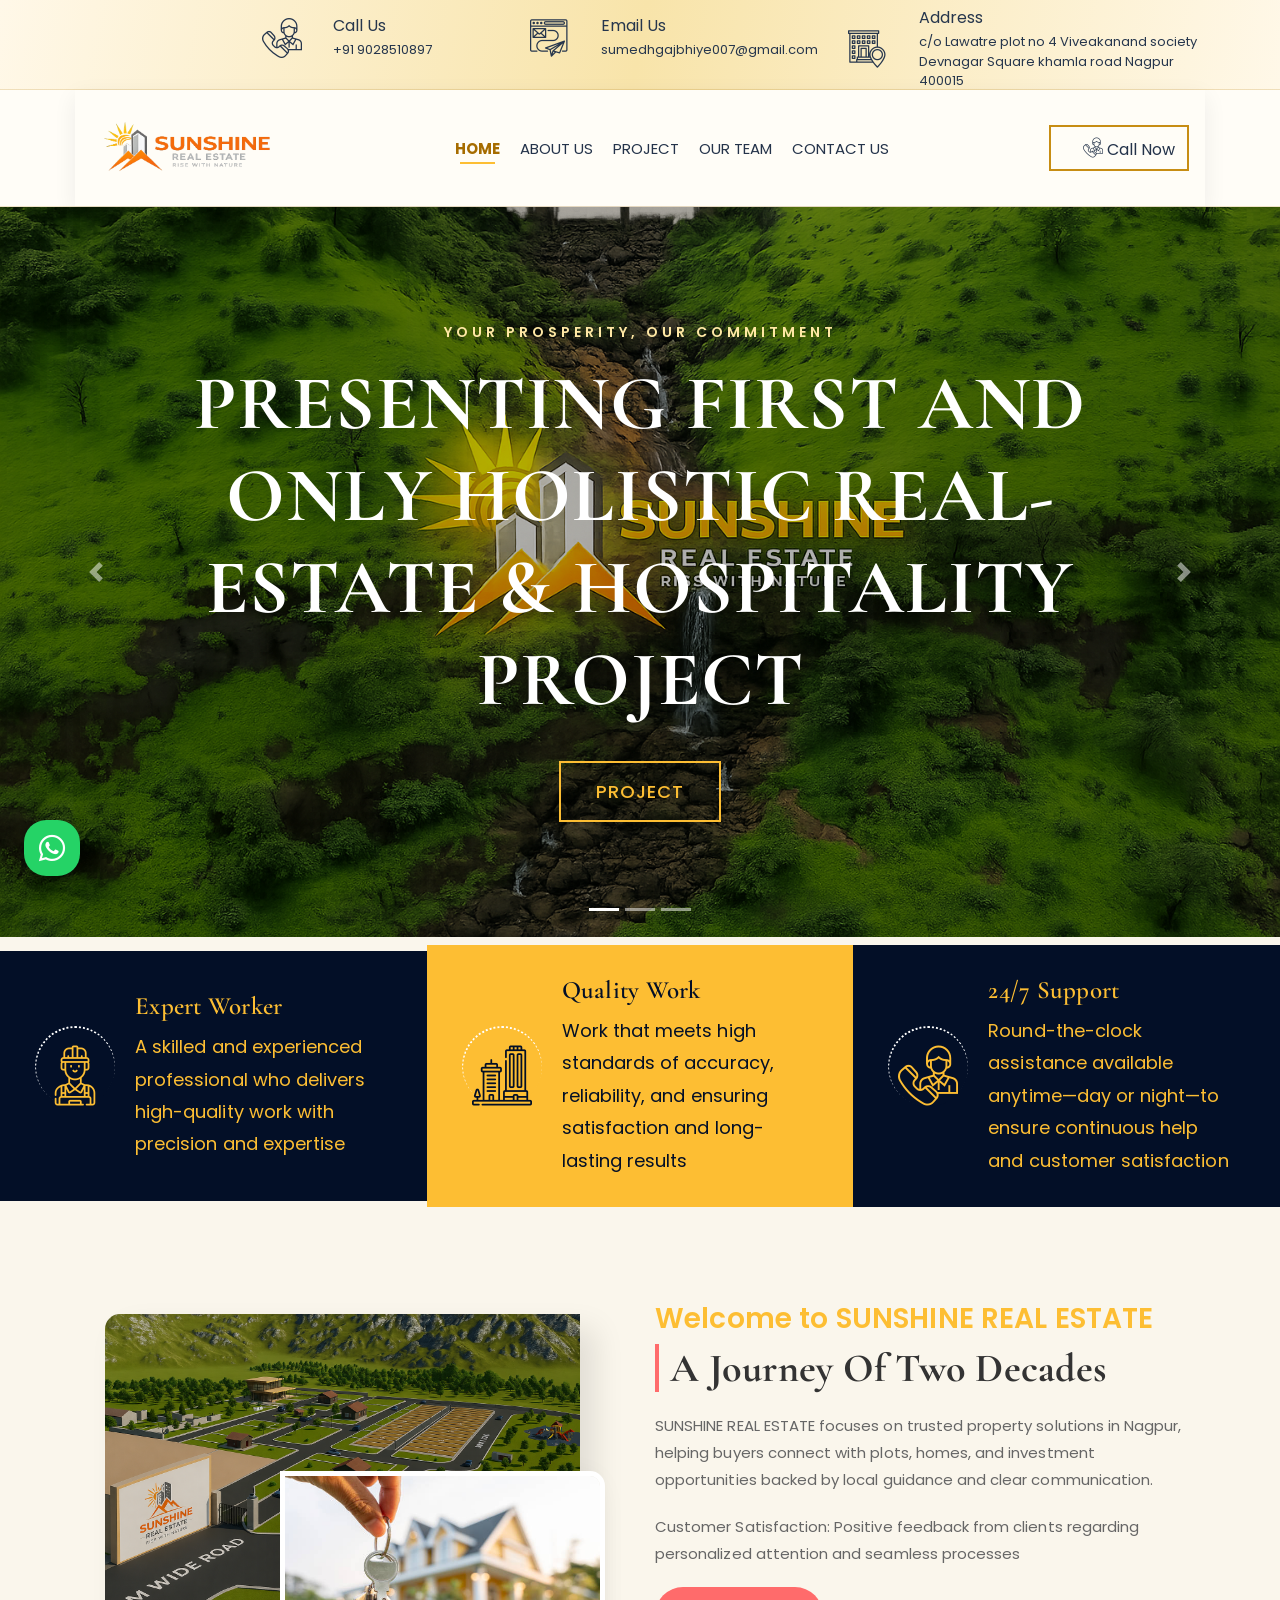
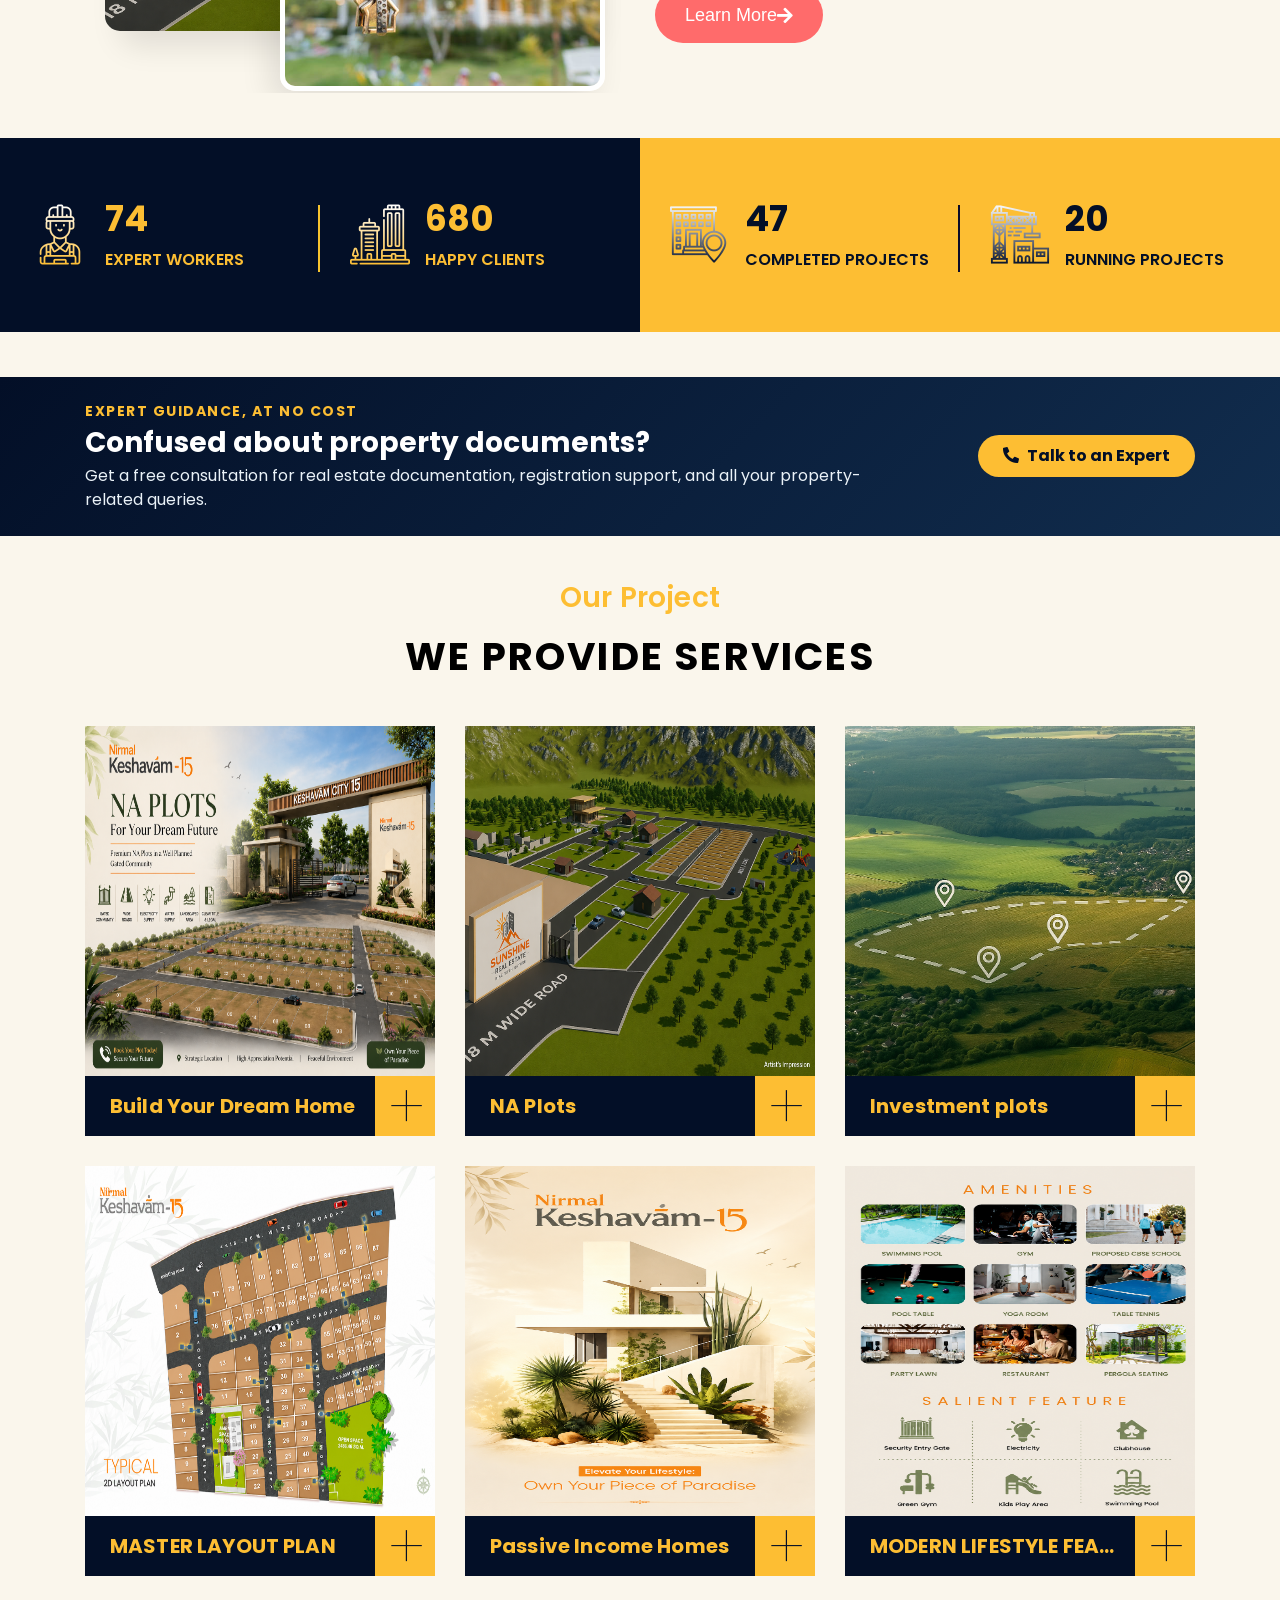
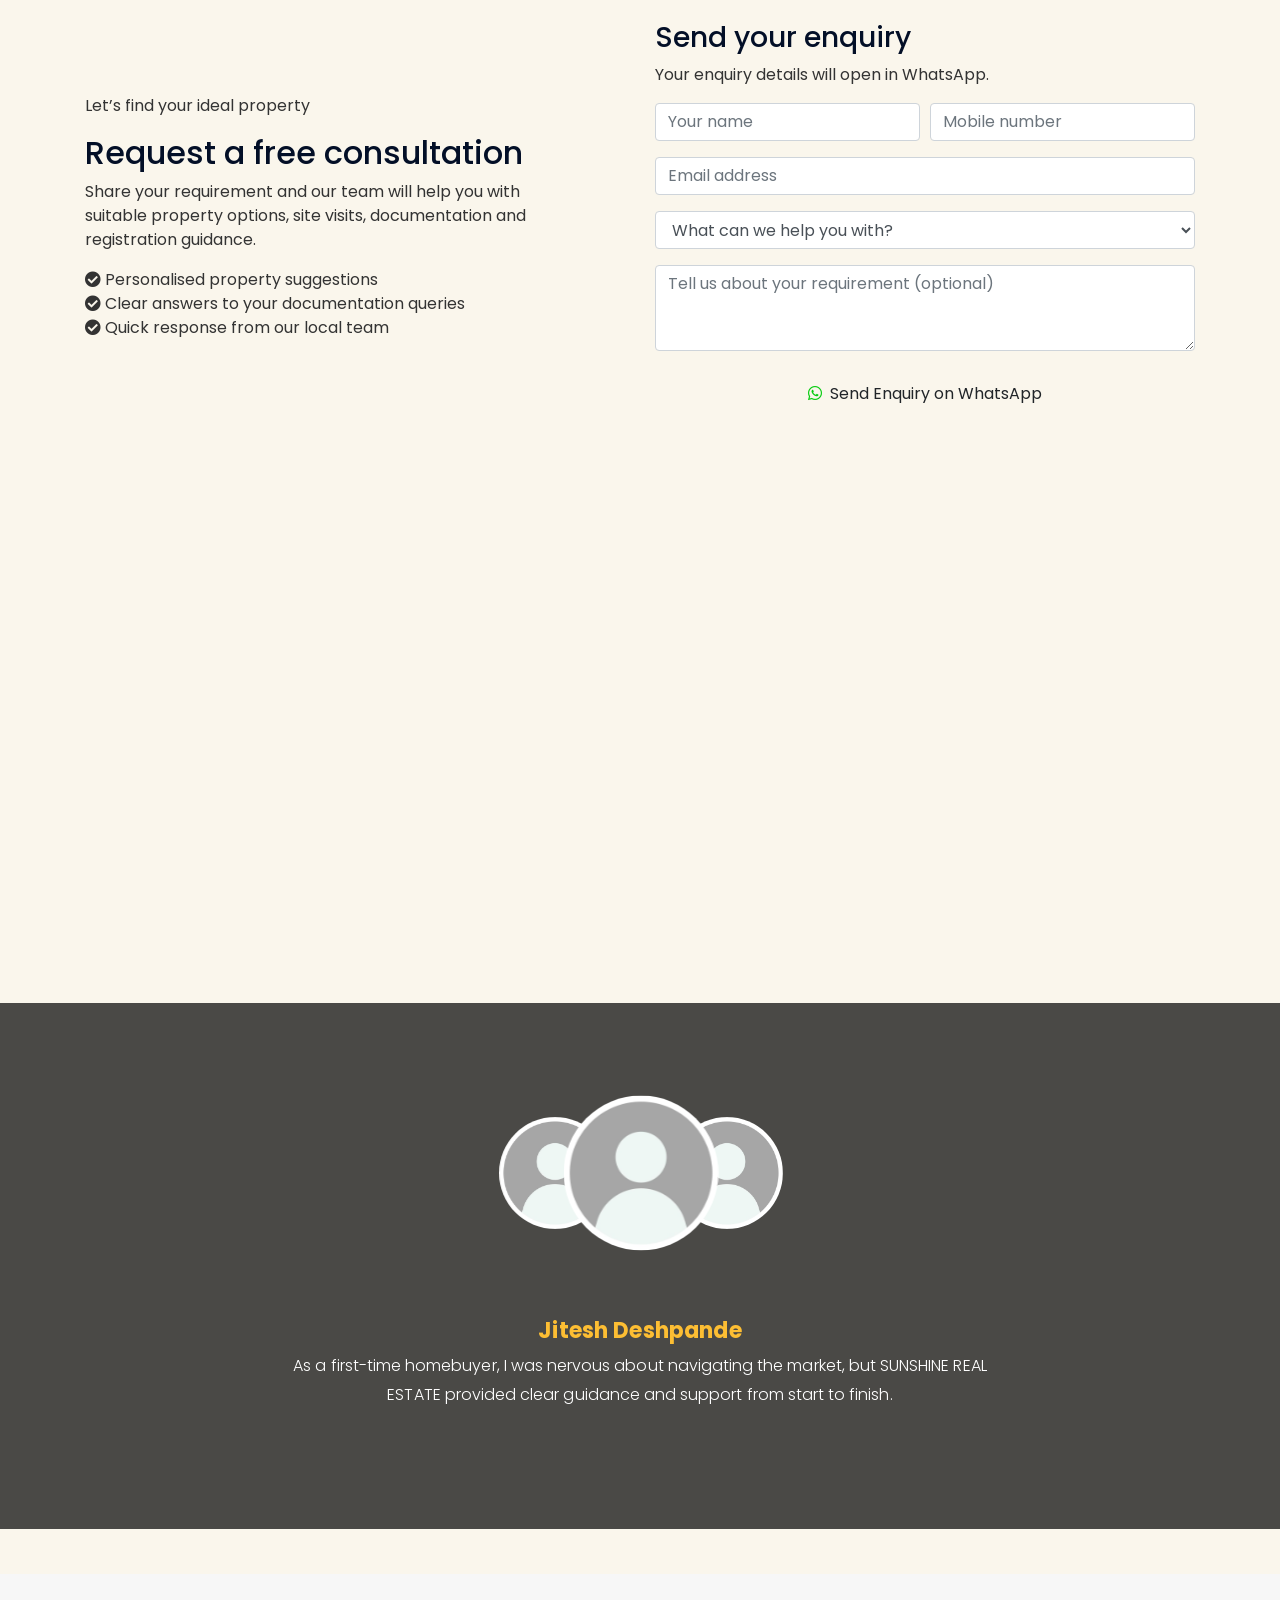
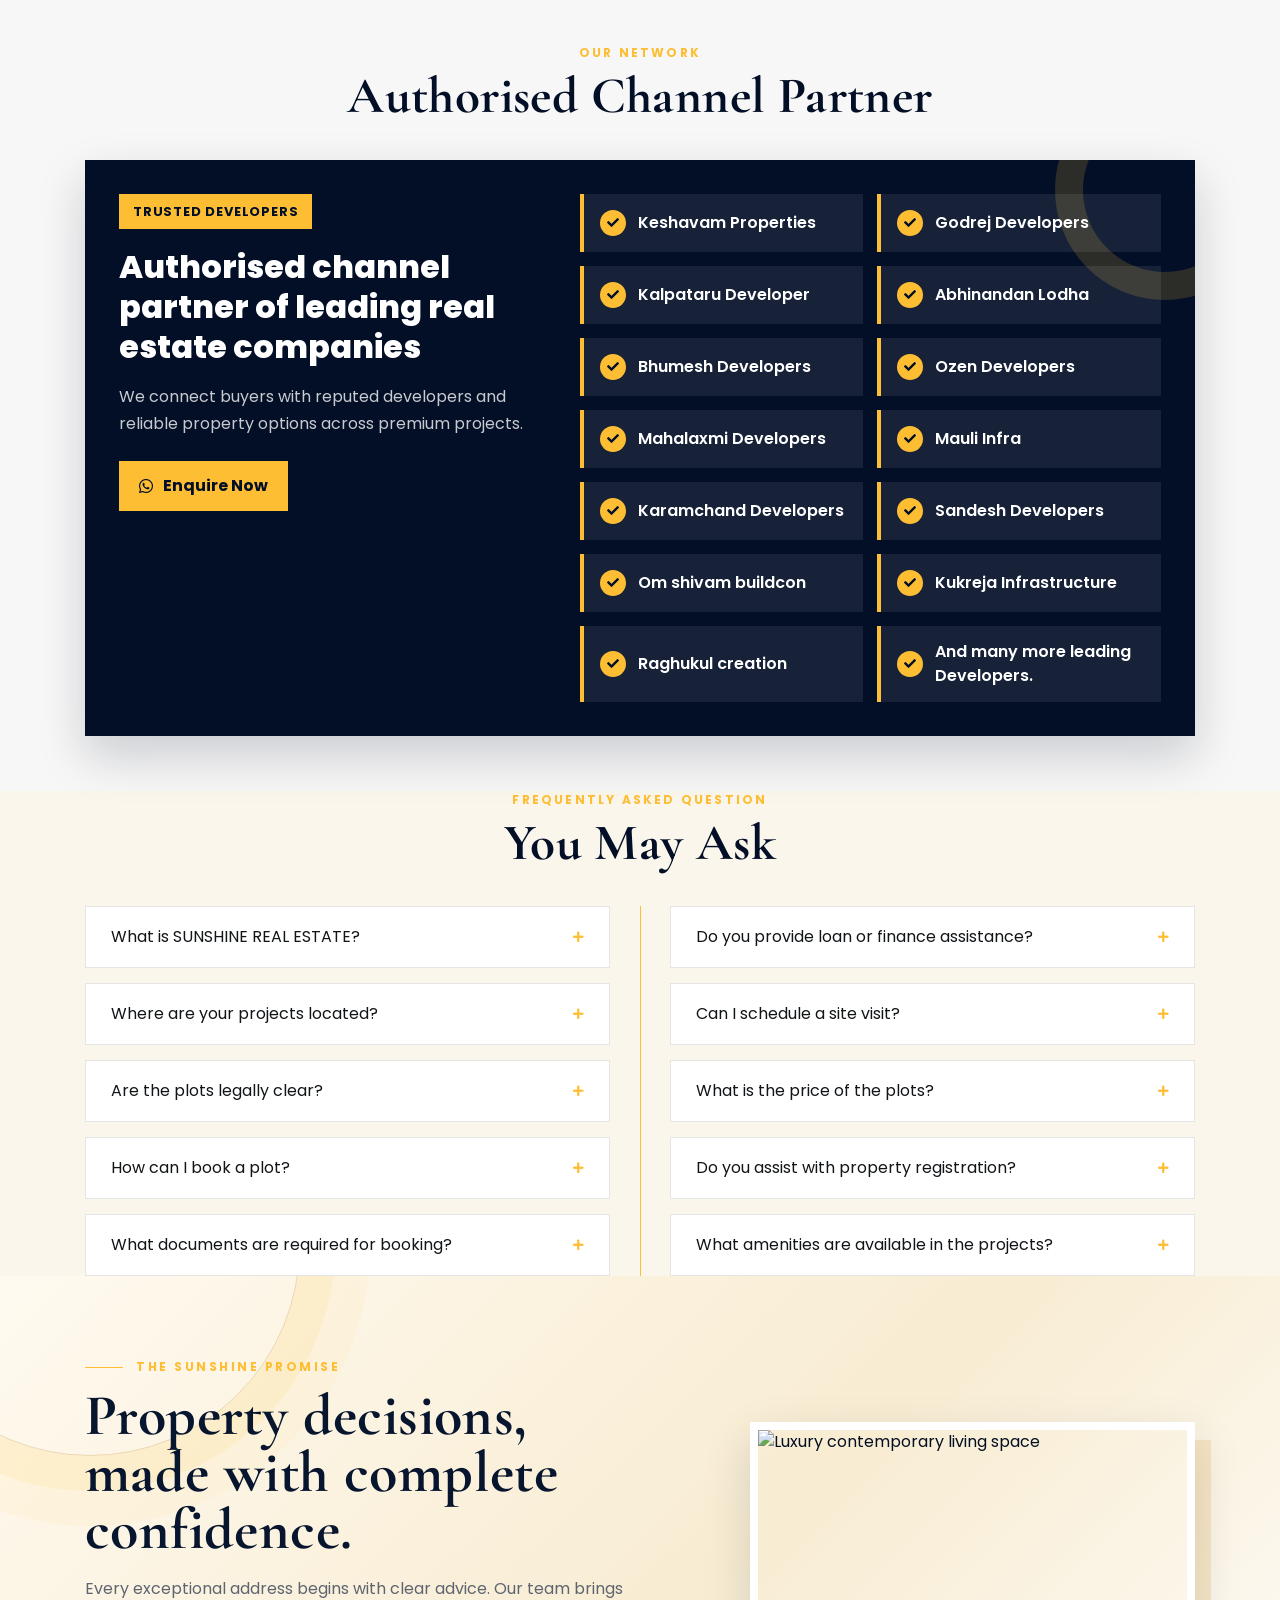
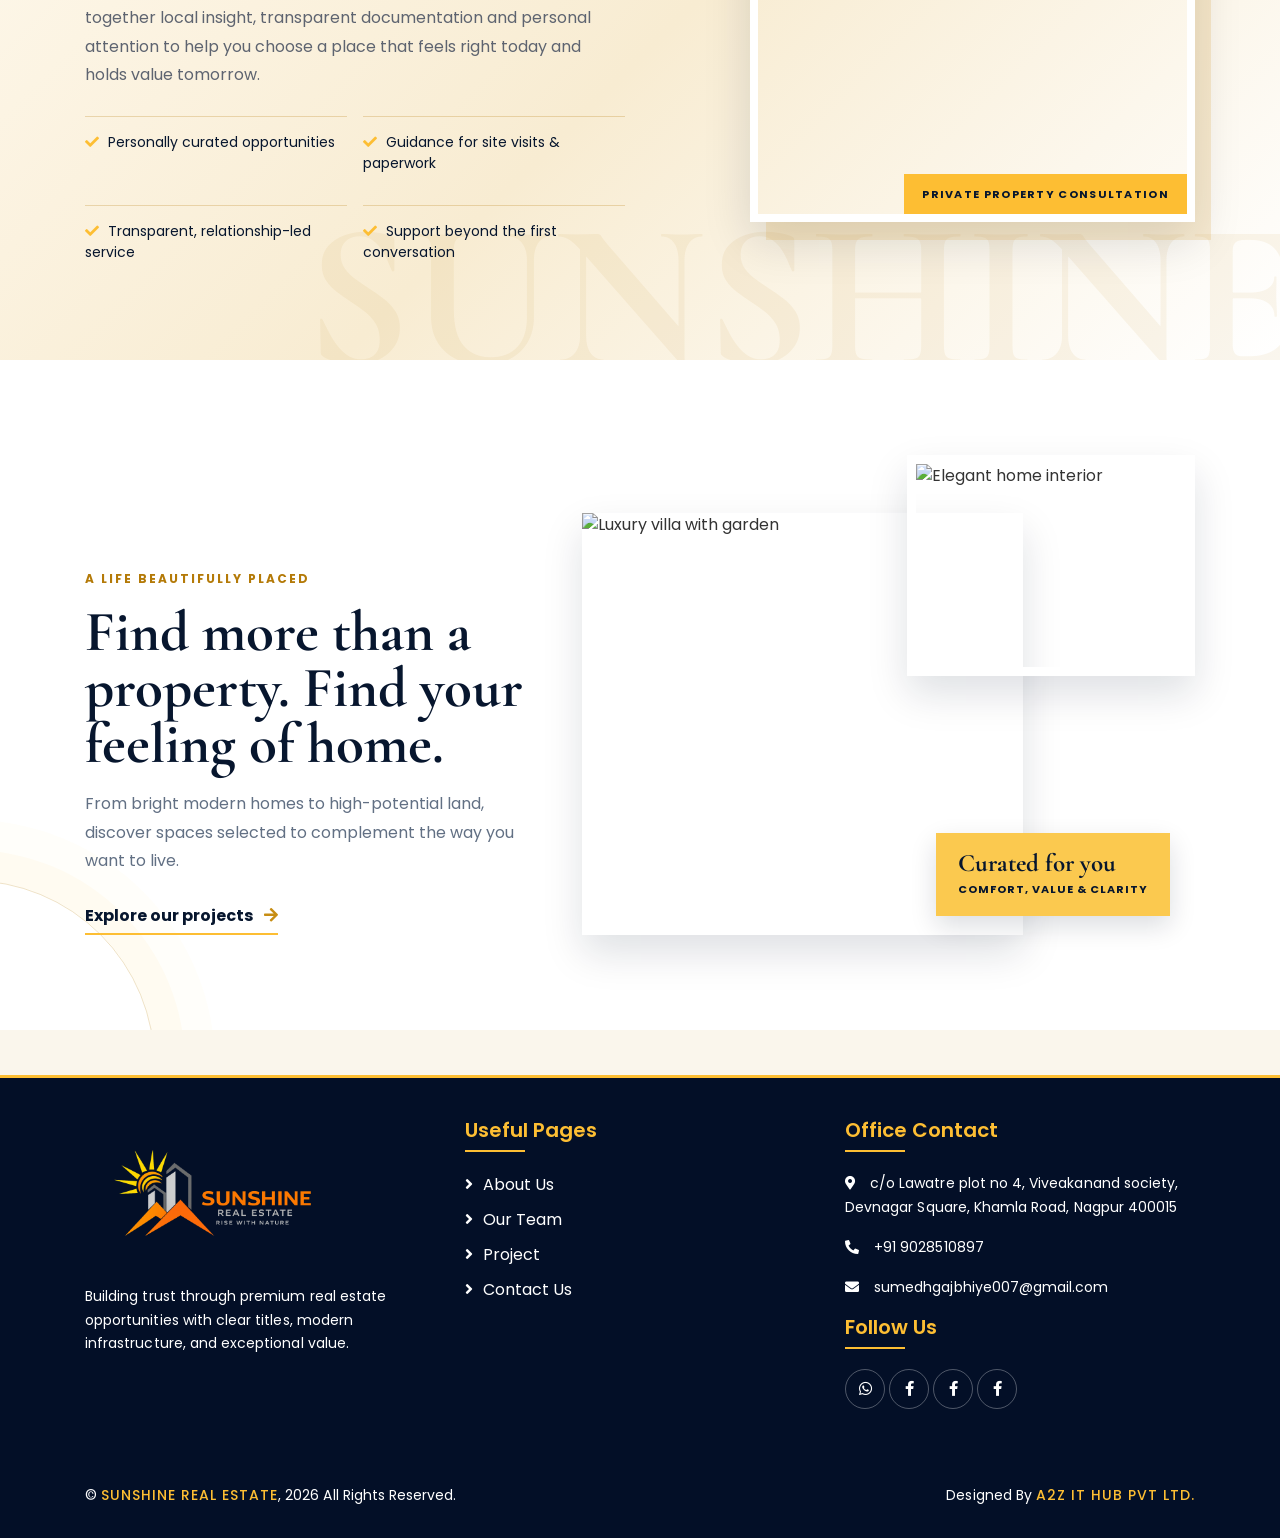
==== index.html @ 41ea502b "Update index.html" ====
<!DOCTYPE html>
<html lang="en">
    <head>
        <meta charset="utf-8">
        <title>SUNSHINE REAL ESTATE | Nagpur</title>
        <meta content="width=device-width, initial-scale=1.0" name="viewport">
    
        <!-- SEO Meta Tags -->
        <meta name="description" content="SUNSHINE REAL ESTATE, led by Sumedh Vasantrao Gajbhiye, serves Nagpur from c/o Lawatre plot no 4 Viveakanand society Devnagar Square Khamla Road, offering trusted real estate guidance and property solutions.">
        <meta name="keywords" content="SUNSHINE REAL ESTATE, Sumedh Vasantrao Gajbhiye, real estate Nagpur, plots Nagpur, villas Nagpur, second homes, commercial property, Khamla Road, Devnagar Square">
        <meta name="author" content="SUMEDH VASANTRAO GAJBHIYE">
        <meta name="robots" content="index, follow">
    
        <!-- Open Graph Meta Tags -->           
        <meta property="og:title" content="SUNSHINE REAL ESTATE | Nagpur">
        <meta property="og:description" content="Trusted real estate services in Nagpur from SUNSHINE REAL ESTATE, led by Sumedh Vasantrao Gajbhiye.">
        <meta property="og:image" content="https://kale-avinash.github.io/Sankalp-Landmark/image/logong2.png"> <!-- Replace with your actual hosted logo/image URL -->
        <meta property="og:url" content="https://kale-avinash.github.io/Sankalp-Landmark/"> <!-- Replace with your actual website URL -->
        <meta property="og:type" content="website">
    
        <!-- Twitter Meta Tags -->
        <meta name="twitter:card" content="summary_large_image">
        <meta name="twitter:title" content="SUNSHINE REAL ESTATE | Nagpur">
        <meta name="twitter:description" content="Trusted Nagpur real estate guidance by SUNSHINE REAL ESTATE, Sumedh Vasantrao Gajbhiye.">
        <meta name="twitter:image" content="https://kale-avinash.github.io/Sankalp-Landmark/image/logong2.png"> <!-- Replace with your actual hosted logo/image URL -->
    
        <!-- Favicon -->
        <link href="image/logong2.png" rel="icon">
    
        <!-- Google Font -->
        <link href="https://fonts.googleapis.com/css2?family=Poppins:wght@100;200;300;400;500;600;700;800;900&display=swap" rel="stylesheet">
    
        <!-- CSS Libraries -->
        <link href="https://stackpath.bootstrapcdn.com/bootstrap/4.4.1/css/bootstrap.min.css" rel="stylesheet">
        <link href="https://cdnjs.cloudflare.com/ajax/libs/font-awesome/5.10.0/css/all.min.css" rel="stylesheet">
        <link href="lib/flaticon/font/flaticon.css" rel="stylesheet"> 
        <link href="lib/animate/animate.min.css" rel="stylesheet">
        <link href="lib/owlcarousel/assets/owl.carousel.min.css" rel="stylesheet">
        <link href="lib/lightbox/css/lightbox.min.css" rel="stylesheet">
        <link href="lib/slick/slick.css" rel="stylesheet">
        <link href="lib/slick/slick-theme.css" rel="stylesheet">
    
        <!-- Template Stylesheet -->
        <link href="css/style.css" rel="stylesheet">
    </head>
    
    <body>
        <div class="wrapper">
            <!-- Top Bar Start -->
            <div class="top-bar d-none d-md-block">
                <div class="container-fluid">
                    <div class="row">
                        <div class="col-12 col-md-4 mt-2 mb-2">
                            <div class="top-bar-item d-flex">
                                <div class="top-bar-icon mr-3">
                                    <i class="flaticon-call"></i>
                                </div>
                                <div class="top-bar-text">
                                    <h3>Call Us</h3>
                                    <p>
                                        <a href="tel:+919028510897" style="color: inherit; text-decoration: none;">
                                            +91 9028510897
                                        </a>
                                    </p>
                                </div>
                            </div>
                        </div>
                        <div class="col-12 col-md-4 mt-2 mb-2">
                            <div class="top-bar-item d-flex">
                                <div class="top-bar-icon mr-3">
                                    <i class="flaticon-send-mail"></i>
                                </div>
                                <div class="top-bar-text">
                                    <h3>Email Us</h3>
                                    <p>
                                        <a href="mailto:sumedhgajbhiye007@gmail.com" style="color: inherit; text-decoration: none;">
                                            sumedhgajbhiye007@gmail.com
                                        </a>
                                    </p>
                                </div>
                            </div>
                        </div>
                        <div class="col-12 col-md-4 mt-2 mb-2">
                            <div class="top-bar-item d-flex">
                                <div class="top-bar-icon mr-3">
                                    <i class="flaticon-address"></i>
                                </div>
                                <div class="top-bar-text">
                                    <h3>Address</h3>
                                    <p>c/o Lawatre plot no 4 Viveakanand society Devnagar Square khamla road Nagpur 400015
                                    </p>
                                </div>
                            </div>
                        </div>
                    </div>
                </div>
            </div>
            <!-- Top Bar End -->

            <!-- Nav Bar Start -->
            <div class="nav-bar">
                <div class="container-fluid">
                    <nav class="navbar navbar-expand-lg bg-dark navbar-dark">
                        <!-- Logo with brand -->
                        <a href="index.html" class="navbar-brand d-flex align-items-center">
                            <img src="image/logong4.png" alt="Logo" style="height: 90px; margin-right: 10px;">
                            <!-- <span>SUNSHINE REAL ESTATE</span> -->
                        </a>
            
                        <button type="button" class="navbar-toggler" data-toggle="collapse" data-target="#navbarCollapse">
                            <span class="navbar-toggler-icon"></span>
                        </button>
            
                        <div class="collapse navbar-collapse justify-content-between" id="navbarCollapse">
                            <div class="navbar-nav mr-auto">
                                <a href="index.html" class="nav-item nav-link active">Home</a>
                                <a href="about.html" class="nav-item nav-link ">About Us</a>
                                <a href="service.html" class="nav-item nav-link">Project</a>
                                <a href="team.html" class="nav-item nav-link">Our Team</a>
                                <!-- <a href="portfolio.html" class="nav-item nav-link">Project</a> -->
                                <a href="contact.html" class="nav-item nav-link">Contact Us</a>
                            </div>
                            <div class="ml-auto">
                                <a class="btn text-center" href="tel:+919028510897"><i class="flaticon-call"></i> Call Now</a>
                            </div>
                        </div>
                    </nav>
                </div>
            </div>
            <!-- Nav Bar End -->


            <!-- Carousel Start -->
            <div id="carousel" class="carousel slide" data-ride="carousel">
                <ol class="carousel-indicators">
                    <li data-target="#carousel" data-slide-to="0" class="active"></li>
                    <li data-target="#carousel" data-slide-to="1"></li>
                    <li data-target="#carousel" data-slide-to="2"></li>
                </ol>
                <div class="carousel-inner">
                    <div class="carousel-item active">
                        <img src="image/img-5.png" alt="Carousel Image">
                        <div class="carousel-caption">
                            <p class="animated fadeInRight">YOUR PROSPERITY, OUR COMMITMENT</p>
                            <h1 class="animated fadeInLeft hero-desktop-title">PRESENTING FIRST AND ONLY HOLISTIC REAL-ESTATE & HOSPITALITY PROJECT</h1>
                            <h1 class="animated fadeInLeft hero-mobile-title">Live. Invest. Prosper.</h1>
                            <a class="btn animated fadeInUp" href="service.html">Project</a>
                        </div>
                    </div>

                    <div class="carousel-item">
                        <img src="image/img-5.png" alt="Carousel Image">
                        <div class="carousel-caption">
                            <p class="animated fadeInRight">YOUR PROSPERITY, OUR COMMITMENT</p>
                            <h1 class="animated fadeInLeft hero-desktop-title">The Sunscape Advantages Uniquely Delivered To you</h1>
                            <h1 class="animated fadeInLeft hero-mobile-title">The Sunscape Advantage</h1>
                            <a class="btn animated fadeInUp" href="about.html">About Us</a>
                        </div>
                    </div>

                    <div class="carousel-item">
                        <img src="image/img-1.jpg" alt="Carousel Image">
                        <div class="carousel-caption">
                            <p class="animated fadeInRight">YOUR PROSPERITY, OUR COMMITMENT</p>
                            <h1 class="animated fadeInLeft hero-desktop-title">For a future rooted in serenity & prosperity. Let your investment grow with the natural beauty of Nagpur.</h1>
                            <h1 class="animated fadeInLeft hero-mobile-title">Grow With Nagpur</h1>
                            <a class="btn animated fadeInUp" href="contact.html">Contact</a>
                        </div>
                    </div>
                </div>

                <a class="carousel-control-prev" href="#carousel" role="button" data-slide="prev">
                    <span class="carousel-control-prev-icon" aria-hidden="true"></span>
                    <span class="sr-only">Previous</span>
                </a>
                <a class="carousel-control-next" href="#carousel" role="button" data-slide="next">
                    <span class="carousel-control-next-icon" aria-hidden="true"></span>
                    <span class="sr-only">Next</span>
                </a>
            </div>
            <!-- Carousel End -->

            <!-- Feature Start-->
            <div class="feature wow fadeInUp mt-2" data-wow-delay="0.1s">
                <div class="container-fluid">
                    <div class="row align-items-center">
                        <div class="col-lg-4 col-md-12">
                            <div class="feature-item">
                                <div class="feature-icon">
                                    <i class="flaticon-worker"></i>
                                </div>
                                <div class="feature-text">
                                    <h3>Expert Worker</h3>
                                    <p> A skilled and experienced professional who delivers high-quality work with precision and expertise</p>
                                </div>
                            </div>
                        </div>
                        <div class="col-lg-4 col-md-12">
                            <div class="feature-item">
                                <div class="feature-icon">
                                    <i class="flaticon-building"></i>
                                </div>
                                <div class="feature-text">
                                    <h3>Quality Work</h3>
                                    <p>Work that meets high standards of accuracy, reliability, and  ensuring satisfaction and long-lasting results</p>
                                </div>
                            </div>
                        </div>
                        <div class="col-lg-4 col-md-12">
                            <div class="feature-item">
                                <div class="feature-icon">
                                    <i class="flaticon-call"></i>
                                </div>
                                <div class="feature-text">
                                    <h3>24/7 Support</h3>
                                    <p>Round-the-clock assistance available anytime—day or night—to ensure continuous help and customer satisfaction</p>
                                </div>
                            </div>
                        </div>
                    </div>
                </div>
            </div>
            <!-- Feature End-->


            <!-- About Section Start -->
            <section class="about-section">
                <div class="container">
                    <div class="row align-items-center">
                        <!-- Images Column -->
                        <div class="col-lg-6 col-md-6">
                            <div class="image-container">
                                <!-- Main Image with Curl Effect -->
                                <img src="image/sr4.png" alt="Building" class="main-img wow fadeInLeft" data-wow-delay="0.2s">
                                
                                <!-- Secondary Image with Border -->
                                <img src="image/ind.jpg" alt="Interior" class="secondary-img wow fadeInUp" data-wow-delay="0.4s">
                            </div>
                        </div>

                        <!-- Content Column -->
                        <div class="col-lg-6 col-md-6">
                            <div class="about-content wow fadeInRight" data-wow-delay="0.3s">
                                <h3 class="section-subtitle">Welcome to SUNSHINE REAL ESTATE</h3>
                                <h2 class="section-title">A Journey Of Two Decades</h2>
                                <div class="about-text">
                                    <p>SUNSHINE REAL ESTATE focuses on trusted property solutions in Nagpur, helping buyers connect with plots, homes, and investment opportunities backed by local guidance and clear communication.</p>
                                    
                                    <p>Customer Satisfaction: Positive feedback from clients regarding personalized attention and seamless processes</p>
                                    
                                    <a href="about.html" class="cta-btn">Learn More <i class="fas fa-arrow-right"></i></a>
                                </div>
                            </div>
                        </div>
                    </div>
                </div>
            </section>
            <!-- About Section End -->


            <!-- Fact Start --> 
            <div class="fact">
                <div class="container-fluid">
                    <div class="row counters">
                        <div class="col-md-6 fact-left wow slideInLeft">
                            <div class="row">
                                <div class="col-6 position-relative">
                                    <div class="fact-icon">
                                        <i class="flaticon-worker"></i>
                                    </div>
                                    <div class="fact-text">
                                        <h2 data-toggle="counter-up">109</h2>
                                        <p>Expert Workers</p>
                                    </div>
                                    <div class="vertical-divider"></div>
                                </div>
                                <div class="col-6">
                                    <div class="fact-icon">
                                        <i class="flaticon-building"></i>
                                    </div>
                                    <div class="fact-text">
                                        <h2 data-toggle="counter-up">1000</h2>
                                        <p>Happy Clients</p>
                                    </div>
                                </div>
                            </div>
                        </div>
                        <div class="col-md-6 fact-right wow slideInRight">
                            <div class="row">
                                <div class="col-6 position-relative">
                                    <div class="fact-icon">
                                        <i class="flaticon-address"></i>
                                    </div>
                                    <div class="fact-text">
                                        <h2 data-toggle="counter-up">70</h2>
                                        <p>Completed Projects</p>
                                    </div>
                                    <div class="vertical-divider dark"></div>
                                </div>
                                <div class="col-6">
                                    <div class="fact-icon">
                                        <i class="flaticon-crane"></i>
                                    </div>
                                    <div class="fact-text">
                                        <h2 data-toggle="counter-up">30</h2>
                                        <p>Running Projects</p>
                                    </div>
                                </div>
                            </div>
                        </div>
                    </div>
                </div>
            </div>
            <!-- Fact End -->

            <!-- Free Consultation Start -->
            <section class="py-4" style="background: linear-gradient(135deg, #030f27, #112d4e);">
                <div class="container">
                    <div class="row align-items-center text-center text-lg-left">
                        <div class="col-lg-9 mb-3 mb-lg-0">
                            <p class="mb-1 text-uppercase font-weight-bold" style="letter-spacing: 1.5px; color: #fdbe33; font-size: 14px;">Expert guidance, at no cost</p>
                            <h3 class="mb-1" style="color: #ffffff; font-weight: 700;">Confused about property documents?</h3>
                            <p class="mb-0" style="color: #eaf2f8; font-size: 16px;">Get a free consultation for real estate documentation, registration support, and all your property-related queries.</p>
                        </div>
                        <div class="col-lg-3 text-center text-lg-right">
                            <a class="btn px-4 py-2 font-weight-bold" href="tel:+919028510897" style="background: #fdbe33; color: #030f27; border-radius: 30px;">
                                <i class="fas fa-phone-alt mr-2"></i>Talk to an Expert
                            </a>
                        </div>
                    </div>
                </div>
            </section>
            <!-- Free Consultation End -->

            <!-- Service Start -->
            <div class="service">
                <div class="container">
                    <div class="section-header text-center">
                        <h3 class="section-subtitle">Our Project</h3>
                        <p style="color: black; font-size: 39px; font-weight: bold;">We Provide Services</p>
                    </div>
                    <div class="row">
                        <div class="col-lg-4 col-md-6 wow fadeInUp" data-wow-delay="0.1s">
                            <div class="service-item">
                                <div class="service-img">
                                    <img src="image/sr10.png" alt="Image">
                                    <div class="service-overlay">
                                        <p>
                                            Premium NA Plots with clear title, wide roads, modern amenities, and excellent connectivity—an ideal destination to build your dream home and secure your future.
                                        </p>
                                    </div>
                                </div>
                                <div class="service-text">
                                    <h3>Build Your Dream Home</h3>
                                    <a class="btn" href="image/sr10.png" data-lightbox="service">+</a>
                                </div>
                            </div>
                        </div>
                        <div class="col-lg-4 col-md-6 wow fadeInUp" data-wow-delay="0.2s">
                            <div class="service-item">
                                <div class="service-img">
                                    <img src="image/sr4.png" alt="Image">
                                    <div class="service-overlay">
                                        <p>
                                            To develop or build on an NA plot, proper approvals from local authorities are required. There are different types of NA plots like Residential NA, Commercial NA, and Industrial NA depending on the intended use
                                        </p>
                                    </div>
                                </div>
                                <div class="service-text">
                                    <h3>NA Plots</h3>
                                    <a class="btn" href="image/sr4.png" data-lightbox="service">+</a>
                                </div>
                            </div>
                        </div>
                        <div class="col-lg-4 col-md-6 wow fadeInUp" data-wow-delay="0.3s">
                            <div class="service-item">
                                <div class="service-img">
                                    <img src="image/sr15.png" alt="Image">
                                    <div class="service-overlay">
                                        <p>
                                            Investment Plots are land parcels purchased with the goal of gaining long-term financial returns. These plots are typically chosen in developing or high-growth areas where land value is expected to rise over time
                                        </p>
                                    </div>
                                </div>
                                <div class="service-text">
                                    <h3>Investment plots</h3>
                                    <a class="btn" href="image/sr15.png" data-lightbox="service">+</a>
                                </div>
                            </div>
                        </div>
                        <div class="col-lg-4 col-md-6 wow fadeInUp" data-wow-delay="0.4s">
                            <div class="service-item">
                                <div class="service-img">
                                    <img src="image/sr2.png" alt="Image">
                                    <div class="service-overlay">
                                        <p>
                                            Well-planned NA plots with wide roads, open spaces, and clear plot divisions ensure a perfect balance of peaceful living, convenience, and long-term investment value.
                                        </p>
                                    </div>
                                </div>
                                <div class="service-text">
                                    <h3>MASTER LAYOUT PLAN</h3>
                                    <a class="btn" href="image/sr2.png" data-lightbox="service">+</a>
                                </div>
                            </div>
                        </div>
                        <div class="col-lg-4 col-md-6 wow fadeInUp" data-wow-delay="0.5s">
                            <div class="service-item">
                                <div class="service-img">
                                    <img src="image/sr17.png" alt="Image">
                                    <div class="service-overlay">
                                        <p>
                                            Passive Income Homes are residential properties designed or purchased with the purpose of generating steady rental income without active day-to-day involvement
                                        </p>
                                    </div>
                                </div>
                                <div class="service-text">
                                    <h3>Passive Income Homes</h3>
                                    <a class="btn" href="image/sr17.png" data-lightbox="service">+</a>
                                </div>
                            </div>
                        </div>
                        <div class="col-lg-4 col-md-6 wow fadeInUp" data-wow-delay="0.6s">
                            <div class="service-item">
                                <div class="service-img">
                                    <img src="image/sr14.png" alt="Image">
                                    <div class="service-overlay">
                                        <p>
                                            Experience a premium lifestyle with modern amenities including a swimming pool, gym, yoga room, clubhouse, kids play area, landscaped spaces, and 24×7 security—designed for your comfort and well-being.
                                        </p>
                                    </div>
                                </div>
                                <div class="service-text">
                                    <h3>MODERN LIFESTYLE FEATURES</h3>
                                    <a class="btn" href="image/sr14.png" data-lightbox="service">+</a>
                                </div>
                            </div>
                        </div>
                    </div>
                </div>
            </div>
            <!-- Service End -->

            <!-- Enquiry Form Start -->
            <section class="property-enquiry">
                <div class="container">
                    <div class="row align-items-center">
                        <div class="col-lg-5 mb-4 mb-lg-0">
                            <div class="enquiry-intro">
                                <p class="enquiry-kicker">Let’s find your ideal property</p>
                                <h2>Request a free consultation</h2>
                                <p>Share your requirement and our team will help you with suitable property options, site visits, documentation and registration guidance.</p>
                                <div class="enquiry-benefit"><i class="fas fa-check-circle"></i> Personalised property suggestions</div>
                                <div class="enquiry-benefit"><i class="fas fa-check-circle"></i> Clear answers to your documentation queries</div>
                                <div class="enquiry-benefit"><i class="fas fa-check-circle"></i> Quick response from our local team</div>
                            </div>
                        </div>
                        <div class="col-lg-6 offset-lg-1">
                            <div class="enquiry-form-card">
                                <h3>Send your enquiry</h3>
                                <p>Your enquiry details will open in WhatsApp.</p>
                                <form id="propertyEnquiryForm">
                                    <div class="form-row">
                                        <div class="form-group col-md-6">
                                            <input type="text" class="form-control" name="Name" placeholder="Your name" required>
                                        </div>
                                        <div class="form-group col-md-6">
                                            <input type="tel" class="form-control" name="Mobile" placeholder="Mobile number" pattern="[6-9][0-9]{9}" title="Please enter a valid 10-digit Indian mobile number" required>
                                        </div>
                                    </div>
                                    <div class="form-group">
                                        <input type="email" class="form-control" name="Email" placeholder="Email address" required>
                                    </div>
                                    <div class="form-group">
                                        <select class="form-control" name="Enquiry Type" required>
                                            <option value="" selected disabled>What can we help you with?</option>
                                            <option>Buying a plot</option>
                                            <option>Residential property</option>
                                            <option>Commercial property</option>
                                            <option>Documentation / registration</option>
                                            <option>Site visit</option>
                                            <option>Other enquiry</option>
                                        </select>
                                    </div>
                                    <div class="form-group mb-4">
                                        <textarea class="form-control" name="Message" rows="3" placeholder="Tell us about your requirement (optional)"></textarea>
                                    </div>
                                    <button type="submit" class="btn enquiry-submit w-100"><i class="fab fa-whatsapp mr-2" style="color: rgb(8, 204, 17);"></i>Send Enquiry on WhatsApp</button>
                                </form>
                            </div>
                        </div>
                    </div>
                </div>
            </section>
            <!-- Enquiry Form End -->


            <!-- Video Start -->
            <div class="video wow fadeIn" data-wow-delay="0.1s">
                <div class="container">
                    <!-- <button type="button" class="btn-play" data-toggle="modal" data-src="https://www.youtube.com/embed/DWRcNpR6Kdc" data-target="#videoModal">
                        <span></span>
                    </button> -->
                </div>
            </div>
            
            <div class="modal fade" id="videoModal" tabindex="-1" role="dialog" aria-labelledby="exampleModalLabel" aria-hidden="true">
                <div class="modal-dialog" role="document">
                    <div class="modal-content">
                        <div class="modal-body">
                            <button type="button" class="close" data-dismiss="modal" aria-label="Close">
                                <span aria-hidden="true">&times;</span>
                            </button>        
                            <!-- 16:9 aspect ratio -->
                            <div class="embed-responsive embed-responsive-16by9">
                                <img src="image/img-6.png" alt="Video Placeholder" class="embed-responsive-item">
                            </div>
                        </div>
                    </div>
                </div>
            </div>
            <!-- Video End -->


            <!-- Team Start -->
            <!-- <div class="team">
                <div class="container">
                    <div class="section-header text-center">
                        <p>Our Team</p>
                        <h2>Meet Our Teams</h2>
                    </div>
                    <div class="row">
                        <div class="col-lg-3 col-md-6 wow fadeInUp" data-wow-delay="0.1s">
                            <div class="team-item">
                                <div class="team-img">
                                    <img src="image/Mr-Uttam-Shinde.webp" alt="Team Image">
                                </div>
                                <div class="team-text">
                                    <h2>Mr. Uttam Shinde</h2>
                                    <p>Director</p>
                                </div>
                                    <div class="team-social">
                                        <a class="social-tw" href="https://www.facebook.com/share/18cRThPquo/" target="_blank"><i class="fab fa-facebook-f"></i></a>
                                        <a class="social-fb" href="https://www.facebook.com/share/18cRThPquo/" target="_blank"><i class="fab fa-facebook-f"></i></a>
                                        <a class="social-in" href="https://www.facebook.com/share/18cRThPquo/" target="_blank"><i class="fab fa-facebook-f"></i></a>
                                     </div>
                            </div>
                        </div>
                        <div class="col-lg-3 col-md-6 wow fadeInUp" data-wow-delay="0.2s">
                            <div class="team-item">
                                <div class="team-img">
                                    <img src="image/Mr-Sankalp-Shinde.webp" alt="Team Image">
                                </div>
                                <div class="team-text">
                                    <h2>Mr. Sankalp Shinde</h2>
                                    <p>Director</p>
                                </div>
                                <div class="team-social">
                                    <a class="social-tw" href="https://www.facebook.com/share/18cRThPquo/" target="_blank"><i class="fab fa-facebook-f"></i></a>
                                    <a class="social-fb" href="https://www.facebook.com/share/18cRThPquo/" target="_blank"><i class="fab fa-facebook-f"></i></a>
                                    <a class="social-in" href="https://www.facebook.com/share/18cRThPquo/" target="_blank"><i class="fab fa-facebook-f"></i></a>
                                 </div>
                            </div>
                        </div>
                        <div class="col-lg-3 col-md-6 wow fadeInUp" data-wow-delay="0.3s">
                            <div class="team-item">
                                <div class="team-img">
                                    <img src="image/Shreyas-Malve.webp" alt="Team Image">
                                </div>
                                <div class="team-text">
                                    <h2>Shreyas Malve</h2>
                                    <p>Senior Sales Manager</p>
                                </div>
                                <div class="team-social">
                                    <a class="social-tw" href="https://www.facebook.com/share/18cRThPquo/" target="_blank"><i class="fab fa-facebook-f"></i></a>
                                    <a class="social-fb" href="https://www.facebook.com/share/18cRThPquo/" target="_blank"><i class="fab fa-facebook-f"></i></a>
                                    <a class="social-in" href="https://www.facebook.com/share/18cRThPquo/" target="_blank"><i class="fab fa-facebook-f"></i></a>
                                 </div>
                            </div>
                        </div>
                        <div class="col-lg-3 col-md-6 wow fadeInUp" data-wow-delay="0.4s">
                            <div class="team-item">
                                <div class="team-img" >
                                    <img src="image/Prajakta-Bhosle.webp" alt="Team Image">
                                </div>
                                <div class="team-text">
                                    <h2>Prajakta Bhosle</h2>
                                    <p>HR Manager</p>
                                </div>
                                <div class="team-social">
                                    <a class="social-tw" href="https://www.facebook.com/share/18cRThPquo/" target="_blank"><i class="fab fa-facebook-f"></i></a>
                                    <a class="social-fb" href="https://www.facebook.com/share/18cRThPquo/" target="_blank"><i class="fab fa-facebook-f"></i></a>
                                    <a class="social-in" href="https://www.facebook.com/share/18cRThPquo/" target="_blank"><i class="fab fa-facebook-f"></i></a>
                                 </div>
                            </div>
                        </div>
                    </div>
                </div>
            </div> -->
            <!-- Team End -->


            <!-- Blog Start -->
            <!-- <div class="blog">
                <div class="container">
                    <div class="section-header text-center">
                        <p>Upcoming Projects</p>
                        <h2>The Future Begins Here</h2>
                    </div>
                    <div class="row">
                        <div class="col-lg-4 col-md-6 wow fadeInUp" data-wow-delay="0.2s">
                            <div class="blog-item">
                                <div class="blog-img">
                                    <img src="image/proj-1.webp" alt="Image">
                                </div>
                                <div class="blog-title">
                                    <h3>Mountain Bliss</h3>
                                    <a class="btn" href="">+</a>
                                </div>
                                <div class="blog-meta">
                                    <p class="btn btn-dark p-2"><a href="image/a.pdf" target="_blank">Download </a></p>
                                </div>
                                <div class="blog-text">
                                    <p>Address - Bhavli Dam Road, Bhagat Wadi, Pimpri Sado, Igatpuri, Nashik, Maharastra - 422403</p>
                                </div>
                            </div>
                        </div>
                        <div class="col-lg-4 col-md-6 wow fadeInUp">
                            <div class="blog-item">
                                <div class="blog-img">
                                    <img src="image/proj-2.webp" alt="Image">
                                </div>
                                <div class="blog-title">
                                    <h3>Sunscape</h3>
                                    <a class="btn" href="">+</a>
                                </div>
                                <div class="blog-meta">
                                    <p class="btn btn-dark p-2"><a href="image/b.pdf" target="_blank">Download </a></p>

                                </div>
                                <div class="blog-text">
                                    <p>Address - Bhavli Dam Ring Road, Waghyachiwadi, Igatpuri, Nashik, Maharastra - 422403</p>
                                </div>
                            </div>
                        </div>
                        <div class="col-lg-4 col-md-6 wow fadeInUp" data-wow-delay="0.2s">
                            <div class="blog-item">
                                <div class="blog-img">
                                    <img src="image/proj-3.webp" alt="Image">
                                </div>
                                <div class="blog-title">
                                    <h3>Codename : Beautiful Bhavali

                                    </h3>
                                    <a class="btn" href="">+</a>
                                </div>
                                <div class="blog-meta">
                                    <p class="btn btn-dark p-2"><a href="image/c.pdf" target="_blank">Download </a></p>

                                </div>
                                <div class="blog-text">
                                    <p>Address - Gavhande, Igatpuri, Nashik, Maharashtra - 422403<br>
                                        <br>
                                    </p>
                                </div>
                            </div>
                        </div>
                    </div>
                </div>
            </div> -->
            <!-- Blog End -->
       
            
            <!-- Testimonial Start -->
            <div class="testimonial wow fadeIn" data-wow-delay="0.1s">
                <!-- Video Background -->
                <video autoplay muted loop playsinline class="video">
                    <source src="image/home-project.mp4" type="video/mp4">
                    Your browser does not support HTML5 video.
                </video>

                <div class="container">
                    <div class="row">
                        <div class="col-12">
                            <div class="testimonial-slider-nav">
                                <div class="slider-nav"><img src="image/user.jpg" alt="Testimonial"></div>
                                <div class="slider-nav"><img src="image/user.jpg" alt="Testimonial"></div>
                                <div class="slider-nav"><img src="image/user.jpg" alt="Testimonial"></div>
                                <div class="slider-nav"><img src="image/user.jpg" alt="Testimonial"></div>
                            </div>
                        </div>
                    </div>
                    <div class="row">
                        <div class="col-12">
                            <div class="testimonial-slider">
                                <div class="slider-item">
                                    <h3>Manoj Patil</h3>
                                    <p>SUNSHINE REAL ESTATE helped us find the right property with clarity and support at every step, from selection to paperwork. The experience was smooth and reassuring throughout. </p>
                                </div>
                                <div class="slider-item">
                                    <h3>Jitesh Deshpande</h3>
                                    <p>As a first-time homebuyer, I was nervous about navigating the market, but SUNSHINE REAL ESTATE provided clear guidance and support from start to finish. </p>
                                </div>
                                <div class="slider-item">
                                    <h3>Manisha Tayade</h3>
                                    <p>We were impressed by the personalized attention we received from SUNSHINE REAL ESTATE. The team understood our needs and presented options that matched our vision perfectly. </p>
                                </div>
                                <div class="slider-item">
                                    <h3>Lokesh Mhatre</h3>
                                    <p>SUNSHINE REAL ESTATE delivered on their promises, with proactive communication and efficient handling of paperwork making the buying process easy. </p>
                                </div>
                                <div class="slider-item">
                                    <h3>Karan Shetty</h3>
                                    <p>Moving was a major decision, but SUNSHINE REAL ESTATE became a trusted ally and made the experience comfortable. I’ll recommend them to my friends. </p>
                                </div>
                                <div class="slider-item">
                                    <h3>Jatin Kumar</h3>
                                    <p>In first glance, I was impressed by their property. It was close to nature, it had the most modern equipments and it was built to last a lifetime – all the check boxes were ticked. I didn’t think twice before booking. </p>
                                </div>
                                
                            </div>
                        </div>
                    </div>
                </div>
            </div>
            <!-- Testimonial End -->

            <!-- Channel Partners Start -->
            <div class="channel-partners wow fadeInUp" data-wow-delay="0.1s">
                <div class="container">
                    <div class="section-header text-center">
                        <p>Our Network</p>
                        <h2>Authorised Channel Partner</h2>
                    </div>
                    <div class="channel-partner-panel">
                        <div class="channel-partner-intro">
                            <span class="partner-badge">Trusted Developers</span>
                            <h3>Authorised channel partner of leading real estate companies</h3>
                            <p>We connect buyers with reputed developers and reliable property options across premium projects.</p>
                            <a href="https://wa.me/919028510897?text=Hello%20SUNSHINE%20REAL%20ESTATE%2C%20I%20would%20like%20to%20know%20more%20about%20your%20developer%20partner%20properties." class="partner-cta" target="_blank" rel="noopener">
                                <i class="fab fa-whatsapp"></i>
                                Enquire Now
                            </a>
                        </div>
                        <div class="partner-list">
                            <div class="partner-name"><i class="fa fa-check"></i>Keshavam Properties</div>
                            <div class="partner-name"><i class="fa fa-check"></i>Godrej Developers</div>
                            <div class="partner-name"><i class="fa fa-check"></i>Kalpataru Developer</div>
                            <div class="partner-name"><i class="fa fa-check"></i>Abhinandan Lodha</div>
                            <div class="partner-name"><i class="fa fa-check"></i>Bhumesh Developers</div>
                            <div class="partner-name"><i class="fa fa-check"></i>Ozen Developers</div>
                            <div class="partner-name"><i class="fa fa-check"></i>Mahalaxmi Developers</div>
                            <div class="partner-name"><i class="fa fa-check"></i>Mauli Infra</div>
                            <div class="partner-name"><i class="fa fa-check"></i>Karamchand Developers</div>
                            <div class="partner-name"><i class="fa fa-check"></i>Sandesh Developers</div>
                            <div class="partner-name"><i class="fa fa-check"></i>Om shivam buildcon</div>
                            <div class="partner-name"><i class="fa fa-check"></i>Kukreja Infrastructure </div>
                            <div class="partner-name"><i class="fa fa-check"></i>Raghukul creation</div>
                            <div class="partner-name"><i class="fa fa-check"></i>And many more leading Developers.</div>
                        </div>
                    </div>
                </div>
            </div>
            <!-- Channel Partners End -->

            <!-- FAQs Start -->
            <div class="faqs">
                <div class="container">
                    <div class="section-header text-center">
                        <p>Frequently Asked Question</p>
                        <h2>You May Ask</h2>
                    </div>
                    <div class="row">
                        <div class="col-md-6">
                            <div id="accordion-1">
                                <div class="card wow fadeInLeft" data-wow-delay="0.1s">
                                    <div class="card-header">
                                        <a class="card-link collapsed" data-toggle="collapse" href="#collapseOne">
                                            What is SUNSHINE REAL ESTATE?
                                        </a>
                                    </div>
                                    <div id="collapseOne" class="collapse" data-parent="#accordion-1">
                                        <div class="card-body">
                                            Sunshine real estate is a trusted Nagpur real estate company having 15 years of real estate experience with more than 1000 satisfacted customers, we provide 20 percent garented returns for Investets and end user's, we deal in residence and commercial properties </div>
                                    </div>
                                </div>
                                <div class="card wow fadeInLeft" data-wow-delay="0.2s">
                                    <div class="card-header">
                                        <a class="card-link collapsed" data-toggle="collapse" href="#collapseTwo">
                                            Where are your projects located?
                                        </a>
                                    </div>
                                    <div id="collapseTwo" class="collapse" data-parent="#accordion-1">
                                        <div class="card-body">
                                            Our projects are spread across various parts of Nagpur, including both urban and rural areas. Please visit the Projects section for details.                                        </div>
                                    </div>
                                </div>
                                <div class="card wow fadeInLeft" data-wow-delay="0.3s">
                                    <div class="card-header">
                                        <a class="card-link collapsed" data-toggle="collapse" href="#collapseThree">
                                            Are the plots legally clear?
                                        </a>
                                    </div>
                                    <div id="collapseThree" class="collapse" data-parent="#accordion-1">
                                        <div class="card-body">
                                            Yes, all our plots are 100% legally verified with complete documents like NA, 7/12 extract,City Survey Mutation and property clearance certificates.                                        </div>
                                    </div>
                                </div>
                                <div class="card wow fadeInLeft" data-wow-delay="0.4s">
                                    <div class="card-header">
                                        <a class="card-link collapsed" data-toggle="collapse" href="#collapseFour">
                                            How can I book a plot?
                                        </a>
                                    </div>
                                    <div id="collapseFour" class="collapse" data-parent="#accordion-1">
                                        <div class="card-body">
                                            You can book a plot by contacting us through the website or by visiting our office in person.                                        </div>
                                    </div>
                                </div>
                                <div class="card wow fadeInLeft" data-wow-delay="0.5s">
                                    <div class="card-header">
                                        <a class="card-link collapsed" data-toggle="collapse" href="#collapseFive">
                                            What documents are required for booking?
                                        </a>
                                    </div>
                                    <div id="collapseFive" class="collapse" data-parent="#accordion-1">
                                        <div class="card-body">
                                            You’ll need your Aadhaar card, PAN card, and a passport-size photo to complete the booking.                                        </div>
                                    </div>
                                </div>
                            </div>
                        </div>
                        <div class="col-md-6">
                            <div id="accordion-2">
                                <div class="card wow fadeInRight" data-wow-delay="0.1s">
                                    <div class="card-header">
                                        <a class="card-link collapsed" data-toggle="collapse" href="#collapseSix">
                                            Do you provide loan or finance assistance?
                                        </a>
                                    </div>
                                    <div id="collapseSix" class="collapse" data-parent="#accordion-2">
                                        <div class="card-body">
                                            Yes, we offer assistance with home loans through trusted banks and finance companies.
                                        </div>
                                    </div>
                                </div>
                                <div class="card wow fadeInRight" data-wow-delay="0.2s">
                                    <div class="card-header">
                                        <a class="card-link collapsed" data-toggle="collapse" href="#collapseSeven">
                                            Can I schedule a site visit?
                                        </a>
                                    </div>
                                    <div id="collapseSeven" class="collapse" data-parent="#accordion-2">
                                        <div class="card-body">
                                            Absolutely! Just get in touch with us to book a free site visit at your convenience.                                        </div>
                                    </div>
                                </div>
                                <div class="card wow fadeInRight" data-wow-delay="0.3s">
                                    <div class="card-header">
                                        <a class="card-link collapsed" data-toggle="collapse" href="#collapseEight">
                                            What is the price of the plots?
                                        </a>
                                    </div>
                                    <div id="collapseEight" class="collapse" data-parent="#accordion-2">
                                        <div class="card-body">
Plots Starting from Just ₹20 Lakhs! Own your dream plot in a prime location with modern amenities at an affordable price. Whether you're planning to build your dream home or make a smart investment, this is the perfect opportunity.</div>                                    </div>
                                </div>
                                <div class="card wow fadeInRight" data-wow-delay="0.4s">
                                    <div class="card-header">
                                        <a class="card-link collapsed" data-toggle="collapse" href="#collapseNine">
                                            Do you assist with property registration?
                                        </a>
                                    </div>
                                    <div id="collapseNine" class="collapse" data-parent="#accordion-2">
                                        <div class="card-body">
                                            Yes, we help with the entire registration process and ensure all legal procedures are handled smoothly.                                        </div>
                                    </div>
                                </div>
                                <div class="card wow fadeInRight" data-wow-delay="0.5s">
                                    <div class="card-header">
                                        <a class="card-link collapsed" data-toggle="collapse" href="#collapseTen">
                                            What amenities are available in the projects?
                                        </a>
                                    </div>
                                    <div id="collapseTen" class="collapse" data-parent="#accordion-2">
                                        <div class="card-body">
                                            Our projects include amenities like internal roads, water supply, street lights, plot numbering, compound wall, and more.

                                        </div>
                                    </div>
                                </div>
                            </div>
                        </div>
                    </div>
                </div>
            </div>
            <!-- FAQs End -->




            <!-- Footer Start -->
            <div class="footer wow fadeIn" data-wow-delay="0.3s">
                <div class="container">
                    <div class="row">
                        <div class="col-md-6 col-lg-4">
                            <div class="newsletter">
                                <!-- <h2>Newsletter</h2> -->
                                 <img src="image/logong1.png" width="250px">
                                <p>
                                    Building trust through premium real estate opportunities with clear titles, modern infrastructure, and exceptional value.
                                </p>
                                
                            </div>
                        </div>
                        <!-- <div class="col-md-6 col-lg-3">
                            <div class="footer-link">
                                <h2>Our Services</h2>
                                <a href="service.html">Agriculture lands</a>
                                <a href="service.html">NA Plots</a>
                                <a href="service.html">RESORT PLOTS</a>
                                <a href="service.html">Passive Income Homes</a>
                                <a href="service.html">Villas & Studio Apartments</a>
                                <a href="service.html">Second Homes</a>
                            </div>
                        </div> -->
                        <div class="col-md-6 col-lg-4">
                            <div class="footer-link">
                                <h2>Useful Pages</h2>
                                <a href="about.html">About Us</a>
                                <a href="team.html">Our Team</a>
                                <a href="service.html">Project</a>
                                <a href="contact.html">Contact Us</a>
                            </div>
                        </div>
                        <div class="col-md-6 col-lg-4">
                            <div class="footer-contact">
                                <h2>Office Contact</h2>
                                <p><i class="fa fa-map-marker-alt"></i>c/o Lawatre plot no 4, Viveakanand society, Devnagar Square,
                                    Khamla Road, Nagpur 400015</p>
                                <p><i class="fa fa-phone-alt"></i> <a href="tel:+919028510897" style="color: inherit; text-decoration: none;">
                                    +91 9028510897
                                </a></p>
                                <p><i class="fa fa-envelope"></i><a href="mailto:sumedhgajbhiye007@gmail.com" style="color: inherit; text-decoration: none;">
                                    sumedhgajbhiye007@gmail.com
                                </a></p>
                                <h2>Follow Us</h2>
                                <div class="footer-social">
                                    <a  href="https://wa.me/919028510897?text=Hello%20SUNSHINE%20REAL%20ESTATE%2C%20I%20would%20like%20to%20know%20more%20about%20your%20properties." target="_blank"><i class="fab fa-whatsapp"></i></a>
                                    <a href="https://www.facebook.com/share/18cRThPquo/"><i class="fab fa-facebook-f"></i></a>
                                    <a href="https://www.facebook.com/share/18cRThPquo/"><i class="fab fa-facebook-f"></i></a>
                                    <a href="https://www.facebook.com/share/18cRThPquo/"><i class="fab fa-facebook-f"></i></a>
                                </div>
                            </div>
                        </div>
                    </div>
                </div>
                <!-- <div class="container footer-menu">
                    <div class="f-menu">
                        <a href="">Terms of use</a>
                        <a href="">Privacy policy</a>
                        <a href="">FQAs</a>
                    </div>
                </div> -->
                <div class="container copyright">
                    <div class="row">
                        <div class="col-md-6">
                            <p>&copy; <a href="https://www.facebook.com/share/18cRThPquo/">SUNSHINE REAL ESTATE</a>, 2026 All Rights Reserved.</p>
                        </div>
                        <div class="col-md-6">
                            <p>Designed By <a  href="https://a2zithub.org/" target="_blank">A2Z IT HUB PVT LTD.</a></p>
                        </div>
                    </div>
                </div>
            </div>
            <!-- Footer End -->

            <a href="https://wa.me/919028510897?text=Hello%20SUNSHINE%20REAL%20ESTATE%2C%20I%20would%20like%20to%20know%20more%20about%20your%20properties." class="whatsapp-float" target="_blank" rel="noopener" aria-label="Chat on WhatsApp"><i class="fab fa-whatsapp"></i></a>
            <a href="#" class="back-to-top"><i class="fa fa-chevron-up"></i></a>
        </div>

        <!-- JavaScript Libraries -->
        <script src="https://code.jquery.com/jquery-3.4.1.min.js"></script>
        <script src="https://stackpath.bootstrapcdn.com/bootstrap/4.4.1/js/bootstrap.bundle.min.js"></script>
        <script src="lib/easing/easing.min.js"></script>
        <script src="lib/wow/wow.min.js"></script>
        <script src="lib/owlcarousel/owl.carousel.min.js"></script>
        <script src="lib/isotope/isotope.pkgd.min.js"></script>
        <script src="lib/lightbox/js/lightbox.min.js"></script>
        <script src="lib/waypoints/waypoints.min.js"></script>
        <script src="lib/counterup/counterup.min.js"></script>
        <script src="lib/slick/slick.min.js"></script>

        <!-- Template Javascript -->
        <script src="js/main.js"></script>
    </body>
</html>
---- lib/flaticon/font/flaticon.css ----
/*
  	Flaticon icon font: Flaticon
  	Creation date: 23/08/2020 07:24
  	*/

@font-face {
  font-family: "Flaticon";
  src: url("./Flaticon.eot");
  src: url("./Flaticon.eot?#iefix") format("embedded-opentype"),
       url("./Flaticon.woff2") format("woff2"),
       url("./Flaticon.woff") format("woff"),
       url("./Flaticon.ttf") format("truetype"),
       url("./Flaticon.svg#Flaticon") format("svg");
  font-weight: normal;
  font-style: normal;
}

@media screen and (-webkit-min-device-pixel-ratio:0) {
  @font-face {
    font-family: "Flaticon";
    src: url("./Flaticon.svg#Flaticon") format("svg");
  }
}

[class^="flaticon-"]:before, [class*=" flaticon-"]:before,
[class^="flaticon-"]:after, [class*=" flaticon-"]:after {   
  font-family: Flaticon;
        font-size: 20px;
font-style: normal;
margin-left: 20px;
}

.flaticon-concrete:before { content: "\f100"; }
.flaticon-worker:before { content: "\f101"; }
.flaticon-measure:before { content: "\f102"; }
.flaticon-building:before { content: "\f103"; }
.flaticon-brush:before { content: "\f104"; }
.flaticon-crane:before { content: "\f105"; }
.flaticon-call:before { content: "\f106"; }
.flaticon-calendar:before { content: "\f107"; }
.flaticon-send-mail:before { content: "\f108"; }
.flaticon-address:before { content: "\f109"; }
---- css/style.css ----
@import url('https://fonts.googleapis.com/css2?family=Cormorant+Garamond:wght@500;600;700&display=swap');

/*******************************/
/********* General CSS *********/
/*******************************/
body {
    color: #4b5563;
    background: #f4f7fb;
    font-family: 'Poppins', sans-serif;
    font-weight: 400;
}

h1,
h2, 
h3, 
h4,
h5, 
h6 {
    color: #030f27;
}

a {
    color: #666666;
    transition: .3s;
}

a:hover,
a:active,
a:focus {
    color: #f59e0b;
    outline: none;
    text-decoration: none;
}

.btn:focus {
    box-shadow: none;
}

.wrapper {
    position: relative;
    width: 100%;
    max-width: 1366px;
    margin: 0 auto;
    background: #ffffff;
}

.back-to-top {
    position: fixed;
    display: none;
    background: linear-gradient(135deg, #f7c948, #f59e0b);
    color: #111827;
    width: 44px;
    height: 44px;
    text-align: center;
    line-height: 1;
    font-size: 22px;
    right: 15px;
    bottom: 15px;
    transition: background 0.5s;
    z-index: 9;
}

.back-to-top:hover {
    color: #ffffff;
    background: #0f172a;
}

.back-to-top i {
    padding-top: 10px;
}

.btn {
    transition: .3s;
}


/**********************************/
/********** Top Bar CSS ***********/
/**********************************/
.top-bar {
    position: relative;
    height: 90px;
    background: #fdbe33;
}

.top-bar .logo {
    padding: 15px 0;
    text-align: left;
    overflow: hidden;
}

.top-bar .logo h1 {
    margin: 0;
    color: #030f27;
    font-size: 60px;
    line-height: 60px;
    font-weight: 700;
}

.top-bar .logo img {
    max-width: 100%;
    max-height: 60px;
}

.top-bar .top-bar-item {
    display: flex;
    align-items: center;
    justify-content: flex-end;
}

.top-bar .top-bar-icon {
    width: 40px;
    display: flex;
    align-items: center;
    justify-content: center;
}

.top-bar .top-bar-icon [class^="flaticon-"]::before {
    margin: 0;
    color: #030f27;
    font-size: 40px;
}

.top-bar .top-bar-text {
    padding-left: 15px;
}

.top-bar .top-bar-text h3 {
    margin: 0 0 5px 0;
    color: #030f27;
    font-size: 16px;
    font-weight: 400;
}

.top-bar .top-bar-text p {
    margin: 0;
    color: #030f27;
    font-size: 13px;
    font-weight: 400;
}

@media (min-width: 992px) {
    .top-bar {
        padding: 0 60px;
    }
}

@media (max-width: 991.98px) {
    .top-bar .logo {
        text-align: center;
    }
}


/**********************************/
/*********** Nav Bar CSS **********/
/**********************************/
.nav-bar {
    position: relative;
    background: #fdbe33;
    transition: .3s;
}

.nav-bar .container-fluid {
    padding: 0;
}

.nav-bar.nav-sticky {
    position: fixed;
    top: 0;
    width: 100%;
    max-width: 1366px;
    box-shadow: 0 2px 5px rgba(0, 0, 0, .3);
    z-index: 999;
}

.nav-bar .navbar {
    height: 100%;
    background: #030f27 !important;
}

.navbar-dark .navbar-nav .nav-link,
.navbar-dark .navbar-nav .nav-link:focus,
.navbar-dark .navbar-nav .nav-link:hover,
.navbar-dark .navbar-nav .nav-link.active {
    padding: 10px 10px 8px 10px;
    color: #ffffff;
}

.navbar-dark .navbar-nav .nav-link:hover,
.navbar-dark .navbar-nav .nav-link.active {
    color: #fdbe33;
    transition: none;
}

.nav-bar .dropdown-menu {
    margin-top: 0;
    border: 0;
    border-radius: 0;
    background: #f8f9fa;
}

.nav-bar .btn {
    color: #ffffff;
    border: 2px solid #ffffff;
    border-radius: 0;
}

.nav-bar .btn:hover {
    color: #030f27;
    background: #fdbe33;
    border-color: #fdbe33;
}

@media (min-width: 992px) {
    .nav-bar {
        padding: 0 75px;
    }
    
    .nav-bar.nav-sticky {
        padding: 0;
    }
    
    .nav-bar .navbar {
        /* padding: 20px; */
    }
    
    .nav-bar .navbar-brand {
        display: none;
    }
    
    .nav-bar a.nav-link {
        padding: 8px 15px;
        font-size: 15px;
        text-transform: uppercase;
    }
}

@media (max-width: 991.98px) {
    .nav-bar .navbar {
        padding: 15px;
        position: relative;
        justify-content: center;
    }

    .nav-bar .navbar-brand {
        margin-right: 0;
    }

    .nav-bar .navbar-brand img {
        margin-right: 0 !important;
    }

    .nav-bar .navbar-toggler {
        position: absolute;
        right: 15px;
    }
    
    .nav-bar a.nav-link {
        padding: 5px;
    }
    
    .nav-bar .dropdown-menu {
        box-shadow: none;
    }
    
    .nav-bar .btn {
        display: none;
    }
}


/*******************************/
/******** Carousel CSS *********/
/*******************************/
.carousel {
    position: relative;
    width: 100%;
    height: calc(100vh - 170px);
    min-height: 400px;
    margin: 0 auto;
    text-align: center;
    overflow: hidden;
}

.carousel .carousel-inner,
.carousel .carousel-item {
    position: relative;
    width: 100%;
    height: 100%;
}

.carousel .carousel-item img {
    width: 100%;
    height: 100%;
    object-fit: cover;
}

.carousel .carousel-item::after {
    position: absolute;
    content: "";
    width: 100%;
    height: 100%;
    top: 0;
    left: 0;
    background: rgba(0, 0, 0, .3);
    z-index: 1;
}

.carousel .carousel-caption {
    position: absolute;
    top: 0;
    bottom: 0;
    display: flex;
    align-items: center;
    justify-content: center;
    flex-direction: column;
    height: calc(100vh - 170px);
    min-height: 400px;
}

.carousel .carousel-caption p {
    color: #ffffff;
    font-size: 30px;
    margin-bottom: 15px;
    letter-spacing: 1px;
}

.carousel .carousel-caption h1 {
    color: #ffffff;
    font-size: 60px;
    font-weight: 700;
    margin-bottom: 35px;
}

.carousel .carousel-caption .btn {
    padding: 15px 35px;
    font-size: 18px;
    font-weight: 500;
    letter-spacing: 1px;
    text-transform: uppercase;
    color: #ffffff;
    background: transparent;
    border: 2px solid #ffffff;
    border-radius: 0;
    transition: .3s;
}

.carousel .carousel-caption .btn:hover {
    color: #030f27;
    background: #fdbe33;
    border-color: #fdbe33;
}

@media (max-width: 767.98px) {
    .carousel .carousel-caption h1 {
        font-size: 40px;
        font-weight: 700;
    }
    
    .carousel .carousel-caption p {
        font-size: 20px;
    }
    
    .carousel .carousel-caption .btn {
        padding: 12px 30px;
        font-size: 18px;
        font-weight: 500;
        letter-spacing: 0;
    }
}

@media (max-width: 575.98px) {
    .carousel .carousel-caption h1 {
        font-size: 30px;
        font-weight: 500;
    }
    
    .carousel .carousel-caption p {
        font-size: 16px;
    }
    
    .carousel .carousel-caption .btn {
        padding: 10px 25px;
        font-size: 16px;
        font-weight: 400;
        letter-spacing: 0;
    }
}

.carousel .animated {
    -webkit-animation-duration: 1.5s;
    animation-duration: 1.5s;
}


/*******************************/
/******* Page Header CSS *******/
/*******************************/
.page-header {
    position: relative;
    margin-bottom: 45px;
    padding: 90px 0;
    text-align: center;
    background: #fdbe33;
}

.page-header h2 {
    position: relative;
    color: #030f27;
    font-size: 60px;
    font-weight: 700;
    margin-bottom: 20px;
    padding-bottom: 5px;
}

.page-header h2::after {
    position: absolute;
    content: "";
    width: 100px;
    height: 2px;
    left: calc(50% - 50px);
    bottom: 0;
    background: #030f27;
}

.page-header a {
    position: relative;
    padding: 0 12px;
    font-size: 22px;
    color: #030f27;
}

.page-header a:hover {
    color: #ffffff;
}

.page-header a::after {
    position: absolute;
    content: "/";
    width: 8px;
    height: 8px;
    top: -2px;
    right: -7px;
    text-align: center;
    color: #121518;
}

.page-header a:last-child::after {
    display: none;
}

@media (max-width: 991.98px) {
    .page-header {
        padding: 60px 0;
    }
    
    .page-header h2 {
        font-size: 45px;
    }
    
    .page-header a {
        font-size: 20px;
    }
}

@media (max-width: 767.98px) {
    .page-header {
        padding: 45px 0;
    }
    
    .page-header h2 {
        font-size: 35px;
    }
    
    .page-header a {
        font-size: 18px;
    }
}


/*******************************/
/******* Section Header ********/
/*******************************/
.section-header {
    position: relative;
    width: 100%;
    margin-bottom: 45px;
}

.section-header p {
    color: #fdbe33;
    font-size: 18px;
    font-weight: 600;
    margin-bottom: 5px;
}

.section-header h2 {
    margin: 0;
    position: relative;
    font-size: 50px;
    font-weight: 700;
}

@media (max-width: 767.98px) {
    .section-header h2 {
        font-size: 30px;
    }
        .email-link {
            font-size: 2px;
        }
    
    
    
}


/*******************************/
/********* Feature CSS *********/
/*******************************/
.feature {
    position: relative;
    margin-bottom: 45px;
}

.feature .col-md-12 {
    background: #030f27;
}
    
.feature .col-md-12:nth-child(2n) {
    color: #030f27;
    background: #fdbe33;
}

.feature .feature-item {
    min-height: 250px;
    padding: 30px;
    display: flex;
    align-items: center;
    justify-content: flex-start;
}

.feature .feature-icon {
    position: relative;
    width: 60px;
    display: flex;
    align-items: center;
    justify-content: center;
}

.feature .feature-icon::before {
    position: absolute;
    content: "";
    width: 80px;
    height: 80px;
    top: -20px;
    left: -10px;
    border: 2px dotted #ffffff;
    border-radius: 60px;
    z-index: 1;
}

.feature .feature-icon::after {
    position: absolute;
    content: "";
    width: 79px;
    height: 79px;
    top: -18px;
    left: -9px;
    background: #030f27;
    border-radius: 60px;
    z-index: 2;
}

.feature .col-md-12:nth-child(2n) .feature-icon::after {
    background: #fdbe33;
}

.feature .feature-icon [class^="flaticon-"]::before {
    position: relative;
    margin: 0;
    color: #fdbe33;
    font-size: 60px;
    line-height: 60px;
    z-index: 3;
}

.feature .feature-text {
    padding-left: 30px;
}

.feature .feature-text h3 {
    margin: 0 0 10px 0;
    color: #fdbe33;
    font-size: 25px;
    font-weight: 600;
}

.feature .feature-text p {
    margin: 0;
    color: #fdbe33;
    font-size: 18px;
    font-weight: 400;
}

.feature .col-md-12:nth-child(2n) [class^="flaticon-"]::before,
.feature .col-md-12:nth-child(2n) h3,
.feature .col-md-12:nth-child(2n) p {
    color: #030f27;
}


/*******************************/
/********** About CSS **********/
/*******************************/
/* About Section Styles */
.about-section {
    padding: 50px 0;
   
}

.section-subtitle{
    color: #fdbe33;
}
.section-title{
    font-size: 10px;
    font-family: 'Courier New', Courier, monospace;
}

.about-text {
    margin-top: 20px;
    font-size: 18px;
    line-height: 1.8;
    color: #666;
    font-family: 'Segoe UI', Tahoma, Geneva, Verdana, sans-serif;
}

.image-container {
    position: relative;
    max-width: 500px;
    margin: 0 auto;
}

.main-img {
    position: relative;
    width: 95%;
    border-radius: 15px 0 15px 15px;
    box-shadow: 15px 15px 30px rgba(0,0,0,0.1);
    /* transform: rotate(-3deg); */
    transition: all 0.4s ease;
  
}

.main-img:hover {
    transform: rotate(0deg) scale(1.02);
}

.main-img::before {
    content: '';
    position: absolute;
    top: -15px;
    right: -15px;
    width: 70px;
    height: 80px;
    background: linear-gradient(225deg, #fff 45%, #eee 50%, #ddd 56%);
    box-shadow: -3px 3px 8px rgba(0,0,0,0.1);
    border-radius: 0 0 0 12px;
    transform: rotate(45deg);
    
}

.secondary-img {
    position: absolute;
    bottom: -60px;
    right: 0;
    width: 65%;
    border-radius: 0 15px 15px 15px;
    box-shadow: -10px 10px 30px rgba(0,0,0,0.1);
    border: 5px solid #fff;
    z-index: 1;
    animation: float 4s ease-in-out infinite;
}

.section-title {
    font-size: 2.5rem;
    color: #333;
    margin-bottom: 20px;
    position: relative;
    padding-left: 15px;
}

.section-title::before {
    content: '';
    position: absolute;
    left: 0;
    top: 0;
    height: 100%;
    width: 4px;
    background: #ff6b6b;
}

.about-text p {
    font-size: 1.1rem;
    line-height: 1.8;
    color: #666;
    margin-bottom: 20px;
}

.cta-btn {
    display: inline-flex;
    align-items: center;
    padding: 12px 30px;
    background: #ff6b6b;
    color: #fff;
    border-radius: 30px;
    text-decoration: none;
    transition: all 0.3s ease;
}

.cta-btn:hover {
    background: #ff5252;
    transform: translateY(-3px);
    box-shadow: 0 5px 15px rgba(255,107,107,0.3);
}

/* Animations */
@keyframes float {
    0% { transform: translateY(0px); }
    50% { transform: translateY(-10px); }
    100% { transform: translateY(0px); }
}

@media (max-width: 768px) {
    .image-container {
        margin-bottom: 60px;
    }
    
    .secondary-img {
        bottom: -50px;
        right: -15px;
    }
    
    .section-title {
        font-size: 2rem;
    }
}

.timeline {
    position: relative;
    max-width: 800px;
    margin: 0 auto;
  }
  .timeline::before {
    content: '';
    position: absolute;
    width: 2px;
    background: #fdbe33;
    top: 0;
    bottom: 0;
    left: 50%;
  }
  .timeline-item {
    padding: 10px 40px;
    position: relative;
    width: 50%;
    box-sizing: border-box;
  }
  .timeline-item:nth-child(odd) {
    left: 0;
    text-align: right;
  }
  .timeline-item:nth-child(even) {
    left: 50%;
  }
 
  .timeline-content {
    padding: 20px;
    border-radius: 8px;
    box-shadow: 0 5px 15px rgba(0,0,0,0.1);
  }

  .mla-text {
    margin-top: 20px;
    font-size: 16px;
    line-height: 1.8;
    font-family: Verdana, Geneva, Tahoma, sans-serif;
    text-align: justify; /* Ensures text is justified */
    color: #333; /* Darker text color for better readability */
    text-indent: 30px; /* Indentation for the first line of the paragraph */
}


@media screen and (max-width: 768px) {
    .timeline::before {
      left: 8px; /* Shift line to the left */
    }
  
    .timeline-item {
      width: 100%;
      padding-left: 30px;
      padding-right: 15px;
      text-align: left !important; /* Override right alignment on small screens */
      left: 0 !important;
      margin-bottom: 30px;
    }
  }
  
  body {
    margin: 0;
    font-family: 'Poppins', sans-serif;
    background: linear-gradient(135deg, #f0f4ff, #e2ecff);
    color: #333;
  }
  
  .vmp-section {
    max-width: 1200px;
    margin: auto;
    padding: 80px 20px;
    text-align: center;
  }
  
  .vmp-heading {
    font-size: 3rem;
    color: #1a202c;
    margin-bottom: 10px;
  }
  
  .vmp-subtext {
    font-size: 1.2rem;
    color: #6b7280;
    margin-bottom: 60px;
  }
  
  .vmp-cards {
    display: grid;
    grid-template-columns: repeat(auto-fit, minmax(300px, 1fr));
    gap: 40px;
  }
  
  .vmp-card {
    background: white;
    padding: 40px 30px;
    border-radius: 20px;
    box-shadow: 0 12px 25px rgba(0, 0, 0, 0.07);
    transition: all 0.4s ease;
    position: relative;
    overflow: hidden;
    border: 2px solid transparent;
    z-index: 1;
  }
  
  .vmp-card::before {
    content: "";
    position: absolute;
    inset: 0;
    border-radius: 20px;
    padding: 2px;
    background: linear-gradient(135deg, #facc15, #fcd34d);
    -webkit-mask: linear-gradient(#fff 0 0) content-box, linear-gradient(#fff 0 0);
    -webkit-mask-composite: xor;
            mask-composite: exclude;
    opacity: 0;
    transition: opacity 0.4s ease;
    z-index: -1;
  }
  
  .vmp-card::after {
    content: "";
    position: absolute;
    top: 0;
    left: 0;
    width: 100%;
    height: 100%;
    border: 2px solid #facc15;
    border-radius: 20px;
    transform: scale(0.95);
    opacity: 0;
    transition: transform 0.3s ease, opacity 0.3s ease;
    pointer-events: none;
  }
  
  .vmp-card:hover {
    transform: translateY(-10px);
    box-shadow: 0 20px 45px rgba(0, 0, 0, 0.1),
                0 0 15px rgba(250, 204, 21, 0.4);
  }
  
  .vmp-card:hover::before {
    opacity: 1;
  }
  
  .vmp-card:hover::after {
    transform: scale(1);
    opacity: 1;
  }
  
  .vmp-card i {
    font-size: 40px;
    color: rgb(253, 190, 51);
    margin-bottom: 20px;
  }
  
  .vmp-title {
    font-size: 1.6rem;
    color: #2d3748;
    margin-bottom: 15px;
  }
  
  .vmp-text {
    color: #555;
    font-size: 1rem;
    line-height: 1.6;
  }
  
/*******************************/
/********** Fact CSS ***********/
/*******************************/
.fact {
    position: relative;
    width: 100%;
    padding: 45px 0;
}

.fact .col-6 {
    display: flex;
    align-items: flex-start;
}

.fact .fact-icon {
    position: relative;
    margin: 7px 15px 0 15px;
    width: 60px;
    display: flex;
    align-items: center;
    justify-content: center;
}

.fact .fact-icon [class^="flaticon-"]::before {
    margin: 0;
    font-size: 60px;
    line-height: 60px;
    background-image: linear-gradient(#ffffff, #fdbe33);
    -webkit-background-clip: text;
    -webkit-text-fill-color: transparent;
}

.fact .fact-right .fact-icon [class^="flaticon-"]::before {
    background-image: linear-gradient(#ffffff, #030f27);
}

.fact .fact-left,
.fact .fact-right {
    padding-top: 60px;
    padding-bottom: 60px;
}

.fact .fact-text h2 {
    font-size: 35px;
    font-weight: 700;
}

.fact .fact-text p {
    margin: 0;
    font-size: 16px;
    font-weight: 600;
    text-transform: uppercase;
}

.fact .fact-left {
    color: #fdbe33;
    background: #030f27;
}

.fact .fact-right {
    color: #030f27;
    background: #fdbe33;
}

.fact .fact-left h2 {
    color: #fdbe33;
}


/*******************************/
/********* Service CSS *********/
/*******************************/
.service {
    position: relative;
    width: 100%;
    padding: 45px 0 15px 0;
}

.service .service-item {
    position: relative;
    width: 100%;
    text-align: center;
    margin-bottom: 30px;
}

.service .service-img {
    position: relative;
    overflow: hidden;
}

.service .service-img img {
    width: 100%;
    height: 350px;
}

.service .service-overlay {
    position: absolute;
    width: 100%;
    height: 100%;
    top: 0;
    left: 0;
    padding: 30px;
    display: flex;
    align-items: center;
    justify-content: center;
    background: rgba(3, 15, 39, .7);
    transition: .5s;
    opacity: 0;
}

.service .service-item:hover .service-overlay {
    opacity: 1;
}

.service .service-overlay p {
    margin: 0;
    color: #ffffff;
}

.service .service-text {
    display: flex;
    align-items: center;
    height: 60px;
    background: #030f27;
    overflow: hidden;
    white-space: nowrap;
    text-overflow: ellipsis;
}

.service .service-text h3 {
    margin: 0;
    padding: 0 15px 0 25px;
    width: calc(100% - 60px);
    font-size: 20px;
    font-weight: 700;
    color: #fdbe33;
    text-align: left;
    overflow: hidden;
    white-space: nowrap;
    text-overflow: ellipsis;
}

.service .service-item a.btn {
    width: 60px;
    height: 60px;
    padding: 3px 0 0 3px;
    display: flex;
    align-items: center;
    justify-content: center;
    font-size: 60px;
    line-height: 60px;
    font-weight: 100;
    color: #030f27;
    background: #fdbe33;
    border-radius: 0;
    transition: .3s;
}

.service .service-item:hover a.btn {
    color: #ffffff;
}


/*******************************/
/********** Video CSS **********/
/*******************************/
.video {
    position: relative;
    margin: 45px 0;
    height: 100%;
    min-height: 500px;
    background:  url(../image/img-6.png);
    background-attachment: fixed;
    background-position: center;
    background-repeat: no-repeat;
    background-size: cover;
}

.video .btn-play {
    position: absolute;
    z-index: 1;
    top: 50%;
    left: 50%;
    transform: translateX(-50%) translateY(-50%);
    box-sizing: content-box;
    display: block;
    width: 32px;
    height: 44px;
    border-radius: 50%;
    border: none;
    outline: none;
    padding: 18px 20px 18px 28px;
}

.video .btn-play:before {
    content: "";
    position: absolute;
    z-index: 0;
    left: 50%;
    top: 50%;
    transform: translateX(-50%) translateY(-50%);
    display: block;
    width: 100px;
    height: 100px;
    background: #fdbe33;
    border-radius: 50%;
    animation: pulse-border 1500ms ease-out infinite;
}

.video .btn-play:after {
    content: "";
    position: absolute;
    z-index: 1;
    left: 50%;
    top: 50%;
    transform: translateX(-50%) translateY(-50%);
    display: block;
    width: 100px;
    height: 100px;
    background: #fdbe33;
    border-radius: 50%;
    transition: all 200ms;
}

.video .btn-play:hover:after {
    background-color: darken(#fdbe33, 10%);
}

.video .btn-play img {
    position: relative;
    z-index: 3;
    max-width: 100%;
    width: auto;
    height: auto;
}

.video .btn-play span {
    display: block;
    position: relative;
    z-index: 3;
    width: 0;
    height: 0;
    border-left: 32px solid #030f27;
    border-top: 22px solid transparent;
    border-bottom: 22px solid transparent;
}

@keyframes pulse-border {
  0% {
    transform: translateX(-50%) translateY(-50%) translateZ(0) scale(1);
    opacity: 1;
  }
  100% {
    transform: translateX(-50%) translateY(-50%) translateZ(0) scale(1.5);
    opacity: 0;
  }
}

#videoModal .modal-dialog {
    position: relative;
    max-width: 800px;
    margin: 60px auto 0 auto;
}

#videoModal .modal-body {
    position: relative;
    padding: 0px;
}

#videoModal .close {
    position: absolute;
    width: 30px;
    height: 30px;
    right: 0px;
    top: -30px;
    z-index: 999;
    font-size: 30px;
    font-weight: normal;
    color: #ffffff;
    background: #000000;
    opacity: 1;
}


/*******************************/
/*/
/*********** Team CSS **********/
/* /*/
.team {
    position: relative;
    width: 100%;
    padding: 45px 0 15px 0;
}

.team .team-item {
    position: relative;
    margin-bottom: 30px;
    overflow: hidden;
    border-radius: 10px 10px 0px 0px;
    border: 1px solid gray;
   
}

.team .team-img {
    position: relative;
}

.team .team-img img {
    height: 250px;
    width: 100%;
}

@media (max-width: 767px) {
    .team-img {
      width: 100%;
      max-height: 300px;
    }
  }

.team .team-text {
    position: relative;
    padding: 25px 15px;
    text-align: center;
    background: #030f27;
    transition: .5s;
}

.team .team-text h2 {
    font-size: 20px;
    font-weight: 600;
    color: #fdbe33;
    transition: .5s;
}

.team .team-text p {
    margin: 0;
    color: #ffffff;
}

.team .team-item:hover .team-text {
    background: #fdbe33;
}

.team .team-item:hover .team-text h2 {
    color: #030f27;
    letter-spacing: 1px;
}

.team .team-social {
    position: absolute;
    width: 100px;
    top: 0;
    left: -50px;
    display: flex;
    flex-direction: column;
    font-size: 0;
}

.team .team-social a {
    position: relative;
    left: 0;
    width: 50px;
    height: 50px;
    display: flex;
    align-items: center;
    justify-content: center;
    font-size: 18px;
    color: #ffffff;
}

.team .team-item:hover .team-social a:first-child {
    background: #00acee;
    left: 50px;
    transition: .3s 0s;
}

.team .team-item:hover .team-social a:nth-child(2) {
    background: #3b5998;
    left: 50px;
    transition: .3s .1s;
}

.team .team-item:hover .team-social a:nth-child(3) {
    background: #0e76a8;
    left: 50px;
    transition: .3s .2s;
}

.team .team-item:hover .team-social a:nth-child(4) {
    background: #3f729b;
    left: 50px;
    transition: .3s .3s;
} */


/*******************************/
/*********** FAQs CSS **********/
/*******************************/
.faqs {
    position: relative;
    width: 100%;
    padding: 45px 0;
}

.faqs .row {
    position: relative;
}

.faqs .row::after {
    position: absolute;
    content: "";
    width: 1px;
    height: 100%;
    top: 0;
    left: calc(50% - .5px);
    background: #fdbe33;
}

.faqs #accordion-1 {
    padding-right: 15px;
}

.faqs #accordion-2 {
    padding-left: 15px;
}

@media(max-width: 767.98px) {
    .faqs .row::after {
        display: none;
    }
    
    .faqs #accordion-1,
    .faqs #accordion-2 {
        padding: 0;
    }
    
    .faqs #accordion-2 {
        padding-top: 15px;
    }
}

.faqs .card {
    margin-bottom: 15px;
    border: none;
    border-radius: 0;
}

.faqs .card:last-child {
    margin-bottom: 0;
}

.faqs .card-header {
    padding: 0;
    border: none;
    background: #ffffff;
}

.faqs .card-header a {
    display: block;
    padding: 10px 25px;
    width: 100%;
    color: #121518;
    font-size: 16px;
    line-height: 40px;
    border: 1px solid rgba(0, 0, 0, .1);
    transition: .5s;
}

.faqs .card-header [data-toggle="collapse"][aria-expanded="true"] {
    background: #fdbe33;
}

.faqs .card-header [data-toggle="collapse"]:after {
    font-family: 'font Awesome 5 Free';
    content: "\f067";
    float: right;
    color: #fdbe33;
    font-size: 12px;
    font-weight: 900;
    transition: .5s;
}

.faqs .card-header [data-toggle="collapse"][aria-expanded="true"]:after {
    font-family: 'font Awesome 5 Free';
    content: "\f068";
    float: right;
    color: #030f27;
    font-size: 12px;
    font-weight: 900;
    transition: .5s;
}

.faqs .card-body {
    padding: 20px 25px;
    font-size: 16px;
    background: #ffffff;
    border: 1px solid rgba(0, 0, 0, .1);
    border-top: none;
}


.vertical-divider {
    position: absolute;
    top: 10%;
    right: 0;
    width: 2px;
    height: 90%;
    background-color: #f7c32e; /* Yellow divider */
}

.vertical-divider.dark {
    background-color: #0b0c2a; /* Dark divider for yellow side */
}
/*******************************/
/******* Testimonial CSS *******/
/*******************************/
.testimonial {
    position: relative;
    margin: 45px 0;
    padding: 90px 0;
    text-align: center;
    overflow: hidden;
    z-index: 1;
}

/* Black Overlay on video */
.testimonial::after {
    content: "";
    position: absolute;
    top: 0;
    left: 0;
    width: 100%;
    height: 100%;
    background: rgba(0, 0, 0, 0.7); /* 0.5 is the opacity level – adjust as needed */
    z-index: 0;
}

.testimonial .video {
    position: absolute;
    top: 0;
    left: 0;
    width: 100%;
    height: 100%;
    object-fit: cover;
    z-index: -1;
    opacity: 1; /* Full opacity for the video, black layer comes above this */
}

.testimonial .container {
    max-width: 760px;
    position: relative;
    z-index: 2;
}

/* Keep rest of your existing testimonial styles as is */

.testimonial .container {
    max-width: 760px;
}

.about-page .testimonial {
    padding-bottom: 90px;
}

.testimonial .testimonial-slider-nav {
    position: relative;
    width: 300px;
    margin: 0 auto;
}

.testimonial .testimonial-slider-nav .slick-slide {
    position: relative;
    opacity: 0;
    transition: .5s;
}

.testimonial .testimonial-slider-nav .slick-active {
    opacity: 1;
    transform: scale(1.3);
}

.testimonial .testimonial-slider-nav .slick-center {
    transform: scale(1.8);
    z-index: 1;
}

.testimonial .testimonial-slider-nav .slick-slide img {
    position: relative;
    display: block;
    margin-top: 37px;
    width: 100%;
    height: auto;
    border-radius: 100px;
}

.testimonial .testimonial-slider {
    position: relative;
    margin-top: 15px;
    padding-top: 50px;
}

.testimonial .testimonial-slider::before {
    position: absolute;
    content: "";
    width: 60px;
    height: 50px;
    top: 0;
    left: calc(50% - 30px);
    background: url(../img/quote.png) top center no-repeat;
}

.testimonial .testimonial-slider h3 {
    color: #fdbe33;
    font-size: 22px;
    font-weight: 700;
}

.testimonial .testimonial-slider h4 {
    font-size: 14px;
    font-weight: 300;
    color: #ffffff;
    font-style: italic;
    margin-bottom: 10px;
}

.testimonial .testimonial-slider p {
    color: #ffffff;
    font-size: 16px;
    font-weight: 300;
    margin: 0;
}

/*******************************/
/***** Channel Partners CSS ****/
/*******************************/
.channel-partners {
    position: relative;
    padding: 70px 0 55px;
    background: #f7f7f7;
}

.channel-partner-panel {
    position: relative;
    display: grid;
    grid-template-columns: 1fr 1.35fr;
    gap: 30px;
    padding: 34px;
    overflow: hidden;
    background: #030f27;
    box-shadow: 0 20px 45px rgba(3, 15, 39, .18);
}

.channel-partner-panel::before {
    content: "";
    position: absolute;
    top: -80px;
    right: -80px;
    width: 220px;
    height: 220px;
    border: 28px solid rgba(253, 190, 51, .16);
    border-radius: 50%;
}

.channel-partner-intro,
.partner-list {
    position: relative;
    z-index: 1;
}

.partner-badge {
    display: inline-block;
    margin-bottom: 18px;
    padding: 8px 14px;
    color: #030f27;
    background: #fdbe33;
    font-size: 13px;
    font-weight: 700;
    letter-spacing: .8px;
    text-transform: uppercase;
}

.channel-partner-intro h3 {
    margin-bottom: 16px;
    color: #ffffff;
    font-size: 32px;
    line-height: 1.25;
    font-weight: 800;
}

.channel-partner-intro p {
    margin-bottom: 24px;
    color: rgba(255, 255, 255, .78);
    font-size: 16px;
    line-height: 1.7;
}

.partner-cta {
    display: inline-flex;
    align-items: center;
    gap: 10px;
    padding: 13px 20px;
    color: #030f27;
    background: #fdbe33;
    font-weight: 700;
    transition: .3s;
}

.partner-cta:hover {
    color: #fdbe33;
    background: #ffffff;
}

.partner-list {
    display: grid;
    grid-template-columns: repeat(2, minmax(0, 1fr));
    gap: 14px;
    align-content: center;
}

.partner-name {
    display: flex;
    align-items: center;
    min-height: 58px;
    padding: 14px 16px;
    color: #ffffff;
    background: rgba(255, 255, 255, .08);
    border-left: 4px solid #fdbe33;
    font-size: 16px;
    font-weight: 600;
    transition: .3s;
}

.partner-name i {
    width: 26px;
    height: 26px;
    display: inline-flex;
    align-items: center;
    justify-content: center;
    flex: 0 0 26px;
    margin-right: 12px;
    color: #030f27;
    background: #fdbe33;
    border-radius: 50%;
    font-size: 12px;
}

.partner-name:hover {
    color: #030f27;
    background: #fdbe33;
    transform: translateY(-3px);
}

.partner-name:hover i {
    color: #fdbe33;
    background: #030f27;
}

@media (max-width: 991.98px) {
    .channel-partner-panel {
        grid-template-columns: 1fr;
    }
}

@media (max-width: 575.98px) {
    .channel-partners {
        padding: 50px 0 35px;
    }

    .channel-partner-panel {
        padding: 24px 18px;
    }

    .channel-partner-intro h3 {
        font-size: 25px;
    }

    .partner-list {
        grid-template-columns: 1fr;
    }
}


/* Services Css */

/* About Section Styles */
.sankalp-about-section {
    padding: 50px 0;
}

.sankalp-section-subtitle {
    color: #fdbe33;
}



.sankalp-about-text {
    margin-top: 20px;
    font-size: 18px;
    line-height: 1.8;
    color: #666;
    font-family: 'Segoe UI', Tahoma, Geneva, Verdana, sans-serif;
}

.sankalp-image-container {
    position: relative;
    max-width: 500px;
    margin: 0 auto;
}

.sankalp-main-img {
    position: relative;
    width: 95%;
    border-radius: 15px 0 15px 15px;
    box-shadow: 15px 15px 30px rgba(0,0,0,0.1);
    transition: all 0.4s ease;
}

.sankalp-main-img:hover {
    transform: rotate(0deg) scale(1.02);
}

.sankalp-main-img::before {
    content: '';
    position: absolute;
    top: -15px;
    right: -15px;
    width: 70px;
    height: 80px;
    background: linear-gradient(225deg, #fff 45%, #eee 50%, #ddd 56%);
    box-shadow: -3px 3px 8px rgba(0,0,0,0.1);
    border-radius: 0 0 0 12px;
    transform: rotate(45deg);
}

.sankalp-secondary-img {
    position: absolute;
    bottom: -60px;
    right: 0;
    width: 65%;
    border-radius: 0 15px 15px 15px;
    box-shadow: -10px 10px 30px rgba(0,0,0,0.1);
    border: 5px solid #fff;
    z-index: 1;
    animation: float 4s ease-in-out infinite;
}

.sankalp-section-title {
    font-size: 2.5rem;
    color: #333;
    margin-bottom: 20px;
    position: relative;
    padding-left: 15px;
}

.sankalp-section-title::before {
    content: '';
    position: absolute;
    left: 0;
    top: 0;
    height: 100%;
    width: 4px;
    background: #ff6b6b;
}

.sankalp-about-text p {
    font-size: 1.1rem;
    line-height: 1.8;
    color: #666;
    margin-bottom: 20px;
}

.sankalp-cta-btn {
    display: inline-flex;
    align-items: center;
    padding: 12px 30px;
    background: #ff6b6b;
    color: #fff;
    border-radius: 30px;
    text-decoration: none;
    transition: all 0.3s ease;
}

.sankalp-cta-btn:hover {
    background: #ff5252;
    transform: translateY(-3px);
    box-shadow: 0 5px 15px rgba(255,107,107,0.3);
}

/* Animations */
@keyframes float {
    0% { transform: translateY(0px); }
    50% { transform: translateY(-10px); }
    100% { transform: translateY(0px); }
}

@media (max-width: 768px) {
    .sankalp-image-container {
        margin-bottom: 60px;
    }

    .sankalp-secondary-img {
        bottom: -50px;
        right: -15px;
    }

    .sankalp-section-title {
        font-size: 2rem;
    }
}


.sankalp-btn {
    display: inline-flex;
    align-items: center;
    padding: 12px 28px;
    background-color: black;
    color: #fff;
    font-weight: 500;
    text-decoration: none;
    transition: all 0.3s ease;
    font-size: 1rem;
}

.sankalp-btn:hover {
    background-color:black;
    transform: translateY(-3px);
    box-shadow: 0 5px 15px rgba(0, 0, 128, 0.3);
}

/*  Header css */

.page-header {
    position: relative;
    overflow: hidden;
    height: 400px; /* Adjust as needed */
    display: flex;
    align-items: center;
    color: #fff;
    text-align: center;
}

.bg-video {
    position: absolute;
    top: 50%;
    left: 50%;
    width: 100%;
    height: auto;
    min-height: 100%;
    min-width: 100%;
    z-index: 0;
    transform: translate(-50%, -50%);
    object-fit: cover;
}

.bg-overlay {
    position: absolute;
    top: 0;
    left: 0;
    width: 100%;
    height: 100%;
    background: rgba(0, 0, 0, 0.2); /* Optional dark overlay */
    z-index: 1;
}

.page-header .container {
    position: relative;
    z-index: 2;
}



/*******************************/
/*********** Blog CSS **********/
/*******************************/
.blog {
    position: relative;
    width: 100%;
    padding: 45px 0 15px 0;
}

.blog .blog-item {
    position: relative;
    width: 100%;
    text-align: center;
    margin-bottom: 30px;
}

.blog .blog-img {
    position: relative;
    overflow: hidden;
}

.blog .blog-img img {
    width: 100%;
}

.blog .blog-title {
    display: flex;
    align-items: center;
    height: 60px;
    background: #030f27;
    overflow: hidden;
    white-space: nowrap;
    text-overflow: ellipsis;
}

.blog .blog-title h3 {
    margin: 0;
    padding: 0 15px 0 25px;
    width: calc(100% - 60px);
    font-size: 18px;
    font-weight: 700;
    color: #fdbe33;
    text-align: left;
    overflow: hidden;
    white-space: nowrap;
    text-overflow: ellipsis;
}

.blog .blog-title a.btn {
    width: 60px;
    height: 60px;
    padding: 3px 0 0 3px;
    display: flex;
    align-items: center;
    justify-content: center;
    font-size: 60px;
    line-height: 60px;
    font-weight: 100;
    color: #030f27;
    background: #fdbe33;
    border-radius: 0;
    transition: .3s;
}

.blog .blog-item:hover a.btn {
    color: #ffffff;
}

.blog .blog-meta {
    position: relative;
    padding: 25px 0 10px 0;
    background: #f3f6ff;
}

.blog .blog-meta::after {
    position: absolute;
    content: "";
    width: 100px;
    height: 1px;
    left: calc(50% - 50px);
    bottom: 0;
    background: #fdbe33;
}

.blog .blog-meta p {
    display: inline-block;
    margin: 0;
    padding: 0 3px;
    font-size: 14px;
    font-weight: 300;
    font-style: italic;
    color: #666666;
}

.blog .blog-meta p a {
    margin-left: 5px;
    font-style: normal;
}

.blog .blog-text {
    padding: 10px 25px 25px 25px;
    background: #f3f6ff;
}

.blog .blog-text p {
    margin: 0;
    font-size: 16px;
}

.blog .pagination .page-link {
    color: #030f27;
    border-radius: 0;
    border-color: #fdbe33;
}

.blog .pagination .page-link:hover,
.blog .pagination .page-item.active .page-link {
    color: #fdbe33;
    background: #030f27;
}

.blog .pagination .disabled .page-link {
    color: #999999;
}


/*******************************/
/******* Single Post CSS *******/
/*******************************/
.single {
    position: relative;
    padding: 45px 0;
}

.single .single-content {
    position: relative;
    margin-bottom: 30px;
    overflow: hidden;
}

.single .single-content img {
    margin-bottom: 20px;
    width: 100%;
}

.single .single-tags {
    margin: -5px -5px 41px -5px;
    font-size: 0;
}

.single .single-tags a {
    margin: 5px;
    display: inline-block;
    padding: 7px 15px;
    font-size: 14px;
    font-weight: 400;
    color: #666666;
    border: 1px solid #dddddd;
}

.single .single-tags a:hover {
    color: #fdbe33;
    background: #030f27;
}

.single .single-bio {
    margin-bottom: 45px;
    padding: 30px;
    background: #f3f6ff;
    display: flex;
}

.single .single-bio-img {
    width: 100%;
    max-width: 100px;
}

.single .single-bio-img img {
    width: 100%;
}

.single .single-bio-text {
    padding-left: 30px;
}

.single .single-bio-text h3 {
    font-size: 20px;
    font-weight: 700;
}

.single .single-bio-text p {
    margin: 0;
}

.single .single-related {
    margin-bottom: 45px;
}

.single .single-related h2 {
    font-size: 30px;
    font-weight: 700;
    margin-bottom: 25px;
}

.single .related-slider {
    position: relative;
    margin: 0 -15px;
    width: calc(100% + 30px);
}

.single .related-slider .post-item {
    margin: 0 15px;
}

.single .post-item {
    display: flex;
    align-items: center;
    margin-bottom: 15px;
}

.single .post-item .post-img {
    width: 100%;
    max-width: 80px;
}

.single .post-item .post-img img {
    width: 100%;
}

.single .post-item .post-text {
    padding-left: 15px;
}

.single .post-item .post-text a {
    font-size: 16px;
    font-weight: 400;
}

.single .post-item .post-meta {
    display: flex;
    margin-top: 8px;
}

.single .post-item .post-meta p {
    display: inline-block;
    margin: 0;
    padding: 0 3px;
    font-size: 14px;
    font-weight: 300;
    font-style: italic;
}

.single .post-item .post-meta p a {
    margin-left: 5px;
    font-size: 14px;
    font-weight: 300;
    font-style: normal;
}

.single .related-slider .owl-nav {
    position: absolute;
    width: 90px;
    top: -55px;
    right: 15px;
    display: flex;
}

.single .related-slider .owl-nav .owl-prev,
.single .related-slider .owl-nav .owl-next {
    margin-left: 15px;
    width: 30px;
    height: 30px;
    display: flex;
    align-items: center;
    justify-content: center;
    color: #030f27;
    background: #fdbe33;
    font-size: 16px;
    transition: .3s;
}

.single .related-slider .owl-nav .owl-prev:hover,
.single .related-slider .owl-nav .owl-next:hover {
    color: #fdbe33;
    background: #030f27;
}

.single .single-comment {
    position: relative;
    margin-bottom: 45px;
}

.single .single-comment h2 {
    font-size: 30px;
    font-weight: 700;
    margin-bottom: 25px;
}

.single .comment-list {
    list-style: none;
    padding: 0;
}

.single .comment-child {
    list-style: none;
}

.single .comment-body {
    display: flex;
    margin-bottom: 30px;
}

.single .comment-img {
    width: 60px;
}

.single .comment-img img {
    width: 100%;
}

.single .comment-text {
    padding-left: 15px;
    width: calc(100% - 60px);
}

.single .comment-text h3 {
    font-size: 18px;
    font-weight: 600;
    margin-bottom: 3px;
}

.single .comment-text span {
    display: block;
    font-size: 14px;
    font-weight: 300;
    margin-bottom: 5px;
}

.single .comment-text .btn {
    padding: 3px 10px;
    font-size: 14px;
    color: #030f27;
    background: #dddddd;
    border-radius: 0;
}

.single .comment-text .btn:hover {
    background: #fdbe33;
}

.single .comment-form {
    position: relative;
}

.single .comment-form h2 {
    font-size: 30px;
    font-weight: 700;
    margin-bottom: 25px;
}

.single .comment-form form {
    padding: 30px;
    background: #f3f6ff;
}

.single .comment-form form .form-group:last-child {
    margin: 0;
}

.single .comment-form input,
.single .comment-form textarea {
    border-radius: 0;
}

.single .comment-form .btn {
    padding: 15px 30px;
    color: #030f27;
    background: #fdbe33;
}

.single .comment-form .btn:hover {
    color: #fdbe33;
    background: #030f27;
}


/**********************************/
/*********** Sidebar CSS **********/
/**********************************/
.sidebar {
    position: relative;
    width: 100%;
}

@media(max-width: 991.98px) {
    .sidebar {
        margin-top: 45px;
    }
}

.sidebar .sidebar-widget {
    position: relative;
    margin-bottom: 45px;
}

.sidebar .sidebar-widget .widget-title {
    position: relative;
    margin-bottom: 30px;
    padding-bottom: 5px;
    font-size: 30px;
    font-weight: 700;
}

.sidebar .sidebar-widget .widget-title::after {
    position: absolute;
    content: "";
    width: 60px;
    height: 2px;
    bottom: 0;
    left: 0;
    background: #fdbe33;
}

.sidebar .sidebar-widget .search-widget {
    position: relative;
}

.sidebar .search-widget input {
    height: 50px;
    border: 1px solid #dddddd;
    border-radius: 0;
}

.sidebar .search-widget input:focus {
    box-shadow: none;
}

.sidebar .search-widget .btn {
    position: absolute;
    top: 6px;
    right: 15px;
    height: 40px;
    padding: 0;
    font-size: 25px;
    color: #fdbe33;
    background: none;
    border-radius: 0;
    border: none;
    transition: .3s;
}

.sidebar .search-widget .btn:hover {
    color: #030f27;
}

.sidebar .sidebar-widget .recent-post {
    position: relative;
}

.sidebar .sidebar-widget .tab-post {
    position: relative;
}

.sidebar .tab-post .nav.nav-pills .nav-link {
    color: #fdbe33;
    background: #030f27;
    border-radius: 0;
}

.sidebar .tab-post .nav.nav-pills .nav-link:hover,
.sidebar .tab-post .nav.nav-pills .nav-link.active {
    color: #030f27;
    background: #fdbe33;
}

.sidebar .tab-post .tab-content {
    padding: 15px 0 0 0;
    background: transparent;
}

.sidebar .tab-post .tab-content .container {
    padding: 0;
}

.sidebar .sidebar-widget .category-widget {
    position: relative;
}

.sidebar .category-widget ul {
    margin: 0;
    padding: 0;
    list-style: none;
}

.sidebar .category-widget ul li {
    margin: 0 0 12px 22px; 
}

.sidebar .category-widget ul li:last-child {
    margin-bottom: 0; 
}

.sidebar .category-widget ul li a {
    display: inline-block;
    line-height: 23px;
}

.sidebar .category-widget ul li::before {
    position: absolute;
    content: '\f105';
    font-family: 'Font Awesome 5 Free';
    font-weight: 900;
    color: #fdbe33;
    left: 1px;
}

.sidebar .category-widget ul li span {
    display: inline-block;
    float: right;
}

.sidebar .sidebar-widget .tag-widget {
    position: relative;
    margin: -5px -5px;
}

.single .tag-widget a {
    margin: 5px;
    display: inline-block;
    padding: 7px 15px;
    font-size: 14px;
    font-weight: 400;
    color: #666666;
    border: 1px solid #dddddd;
}

.single .tag-widget a:hover {
    color: #fdbe33;
    background: #030f27;
}

.sidebar .image-widget {
    display: block;
    width: 100%;
    overflow: hidden;
}

.sidebar .image-widget img {
    max-width: 100%;
    transition: .3s;
}

.sidebar .image-widget img:hover {
    transform: scale(1.1);
}


/*******************************/
/******** Portfolio CSS ********/
/*******************************/
.portfolio {
    position: relative;
    padding: 45px 0;
}

.portfolio #portfolio-flters {
    padding: 0;
    margin: -15px 0 25px 0;
    list-style: none;
    font-size: 0;
    text-align: center;
}

.portfolio #portfolio-flters li,
.portfolio .load-more .btn {
    cursor: pointer;
    display: inline-block;
    margin: 5px;
    padding: 8px 15px;
    color: #030f27;
    font-size: 14px;
    font-weight: 500;
    text-transform: uppercase;
    border-radius: 0;
    background: #fdbe33;
    border: none;
    transition: .3s;
}

.portfolio #portfolio-flters li:hover,
.portfolio #portfolio-flters li.filter-active {
    background: #030f27;
    color: #fdbe33;
}

.portfolio .load-more {
    text-align: center;
}

.portfolio .load-more .btn {
    padding: 15px 35px;
    font-size: 16px;
    transition: .3s;
}

.portfolio .load-more .btn:hover {
    color: #fdbe33;
    background: #030f27;
}

.portfolio .portfolio-warp {
    position: relative;
    width: 100%;
    text-align: center;
    margin-bottom: 30px;
}

.portfolio .portfolio-img {
    position: relative;
    overflow: hidden;
}

.portfolio .portfolio-img img {
    width: 100%;
    transition: .3s;
}

.portfolio .portfolio-item:hover img {
    transform: scale(1.1);
}

.portfolio .portfolio-overlay {
    position: absolute;
    width: 100%;
    height: 100%;
    top: 0;
    left: 0;
    padding: 30px;
    display: flex;
    align-items: center;
    justify-content: center;
    background: rgba(3, 15, 39, .7);
    transition: .5s;
    opacity: 0;
}

.portfolio .portfolio-warp:hover .portfolio-overlay {
    opacity: 1;
}

.portfolio .portfolio-overlay p {
    margin: 0;
    color: #ffffff;
}

.portfolio .portfolio-text {
    display: flex;
    align-items: center;
    height: 60px;
    background: #030f27;
    overflow: hidden;
    white-space: nowrap;
    text-overflow: ellipsis;
}

.portfolio .portfolio-text h3 {
    margin: 0;
    padding: 0 15px 0 25px;
    width: calc(100% - 60px);
    font-size: 20px;
    font-weight: 700;
    color: #fdbe33;
    text-align: center;
    overflow: hidden;
    white-space: nowrap;
    text-overflow: ellipsis;
}

.portfolio .portfolio-warp a.btn {
    width: 60px;
    height: 60px;
    padding: 3px 0 0 3px;
    display: flex;
    align-items: center;
    justify-content: center;
    font-size: 60px;
    line-height: 60px;
    font-weight: 100;
    color: #030f27;
    background: #ffffff;
    border-radius: 0;
    transition: .3s;
}

.portfolio .portfolio-warp:hover a.btn {
    color: #ffffff;
    background: #fdbe33;
}


/*******************************/
/********* Contact CSS *********/
/*******************************/
.contact {
    position: relative;
    width: 100%;
    padding: 45px 0;
}

.contact .col-md-6 {
    padding-top: 30px;
    padding-bottom: 30px;
}

.contact .col-md-6:first-child {
    background: #030f27;
}

.contact .col-md-6:last-child {
    background: #fdbe33;
}

.contact .contact-info {
    position: relative;
    width: 100%;
    padding: 0 15px;
}

.contact .contact-item {
    position: relative;
    margin-bottom: 30px;
    padding: 30px;
    display: flex;
    align-items: flex-start;
    flex-direction: row;
    border: 1px solid rgba(256, 256, 256, .2);
}

.contact .contact-item [class^="flaticon-"]::before {
    margin: 0;
    color: #fdbe33;
    font-size: 40px;
}

.contact .contact-text {
    position: relative;
    width: auto;
    padding-left: 20px;
}

.contact .contact-text h2 {
    color: #fdbe33;
    font-size: 20px;
    font-weight: 600;
}

.contact .contact-text p {
    margin: 0;
    color: #ffffff;
    font-size: 18px;
}

.contact .contact-item:last-child {
    margin-bottom: 0;
}

.contact .contact-form {
    position: relative;
    padding: 0 15px;
}

.contact .contact-form input {
    color: #ffffff;
    height: 40px;
    border-radius: 0;
    border-width: 1px;
    border-color: rgba(256, 256, 256, .4);
    background: transparent;
}

.contact .contact-form textarea {
    color: #ffffff;
    height: 185px;
    border-radius: 0;
    border-width: 1px;
    border-color: rgba(256, 256, 256, .4);
    background: transparent;
}

.contact .contact-form input:focus,
.contact .contact-form textarea {
    box-shadow: none;
}

.contact .contact-form .form-control::placeholder {
  color: #ffffff;
  opacity: 1;
}

.contact .contact-form .form-control::-ms-input-placeholder {
  color: #ffffff;
}

.contact .contact-form .form-control::-ms-input-placeholder {
  color: #ffffff;
}

.contact .contact-form .btn {
    padding: 16px 30px;
    font-size: 16px;
    font-weight: 600;
    color: #fdbe33;
    background: #030f27;
    border: none;
    border-radius: 0;
    transition: .3s;
}

.contact .contact-form .btn:hover {
    color: #030f27;
    background: #ffffff;
}

.contact .help-block ul {
    margin: 0;
    padding: 0;
    list-style-type: none;
}


/*******************************/
/********* Footer CSS **********/
/*******************************/
.footer {
    position: relative;
    margin-top: 45px;
    padding-top: 40px;
    background: #030f27;
    color: #ffffff;
}

.footer .footer-contact,
.footer .footer-link,
.footer .newsletter {
    position: relative;
    margin-bottom: 45px;
}

.footer h2 {
    position: relative;
    margin-bottom: 20px;
    padding-bottom: 10px;
    font-size: 20px;
    font-weight: 600;
    color: #fdbe33;
}

.footer h2::after {
    position: absolute;
    content: "";
    width: 60px;
    height: 2px;
    left: 0;
    bottom: 0;
    background: #fdbe33;
}

.footer .footer-link a {
    display: block;
    margin-bottom: 10px;
    color: #ffffff;
    transition: .3s;
}

.footer .footer-link a::before {
    position: relative;
    content: "\f105";
    font-family: "Font Awesome 5 Free";
    font-weight: 900;
    margin-right: 10px;
}

.footer .footer-link a:hover {
    color: #fdbe33;
    letter-spacing: 1px;
}

.footer .footer-contact p i {
    width: 25px;
}

.footer .footer-social {
    position: relative;
    margin-top: 20px;
}

.footer .footer-social a {
    display: inline-block;
    width: 40px;
    height: 40px;
    padding: 7px 0;
    text-align: center;
    border: 1px solid rgba(256, 256, 256, .3);
    border-radius: 60px;
    transition: .3s;
}

.footer .footer-social a i {
    font-size: 15px;
    color: #ffffff;
}

.footer .footer-social a:hover {
    background: #fdbe33;
    border-color: #fdbe33;
}

.footer .footer-social a:hover i {
    color: #030f27;
}

.footer .newsletter .form {
    position: relative;
    max-width: 400px;
    margin: 0 auto;
}

.footer .newsletter input {
    height: 50px;
    border: 2px solid #121518;
    border-radius: 0;
}

.footer .newsletter .btn {
    position: absolute;
    top: 5px;
    right: 5px;
    height: 40px;
    padding: 8px 10px;
    font-size: 14px;
    font-weight: 500;
    text-transform: uppercase;
    color: #fdbe33;
    background: #121518;
    border-radius: 0;
    border: 2px solid #fdbe33;
    transition: .3s;
}

.footer .newsletter .btn:hover {
    color: #121518;
    background: #fdbe33;
}

.footer .footer-menu .f-menu {
    position: relative;
    padding: 15px 0;
    font-size: 0;
    text-align: center;
    border-top: 1px solid rgba(256, 256, 256, .1);
    border-bottom: 1px solid rgba(256, 256, 256, .1);
}

.footer .footer-menu .f-menu a {
    color: #ffffff;
    font-size: 16px;
    margin-right: 15px;
    padding-right: 15px;
    border-right: 1px solid rgba(255, 255, 255, .1);
}

.footer .footer-menu .f-menu a:hover {
    color: #fdbe33;
}

.footer .footer-menu .f-menu a:last-child {
    margin-right: 0;
    padding-right: 0;
    border-right: none;
}


.footer .copyright {
    padding: 30px 15px;
}

.footer .copyright p {
    margin: 0;
    color: #ffffff;
}

.footer .copyright .col-md-6:last-child p {
    text-align: right;
}

.footer .copyright p a {
    color: #fdbe33;
    font-weight: 500;
    letter-spacing: 1px;
}

.footer .copyright p a:hover {
    color: #ffffff;
}

.whatsapp-float {
    position: fixed;
    left: 24px;
    bottom: 24px;
    z-index: 999;
    width: 56px;
    height: 56px;
    display: flex;
    align-items: center;
    justify-content: center;
    color: #ffffff;
    background: #25d366;
    border-radius: 40%;
    box-shadow: 0 8px 18px rgba(0, 0, 0, .25);
    transition: .3s;
}

.whatsapp-float i {
    font-size: 30px;
}

.whatsapp-float:hover {
    color: #ffffff;
    background: #1ebe5d;
    transform: translateY(-3px);
}

/* Premium experience layer */
:root { --ink: #07162e; --gold: #fdbe33; --paper: #f5f7fb; }
html { scroll-behavior: smooth; }
body { background: var(--paper); overflow-x: hidden; }
.nav-bar .navbar { box-shadow: 0 8px 24px rgba(3,15,39,.10); }
.nav-bar a.nav-link { position: relative; }
@media (min-width: 992px) {
  .nav-bar a.nav-link::after { content: ''; position: absolute; left: 15px; right: 15px; bottom: 4px; height: 2px; background: var(--gold); transform: scaleX(0); transition: transform .3s ease; }
  .nav-bar a.nav-link:hover::after, .nav-bar a.nav-link.active::after { transform: scaleX(1); }
}
.page-header { overflow: hidden; background: var(--ink); }
.page-header::before { content: ''; position: absolute; inset: 0; background: radial-gradient(circle at 20% 20%, rgba(253,190,51,.38), transparent 35%); z-index: 1; pointer-events: none; }
.page-header h2, .page-header a { color: #fff; text-shadow: 0 3px 14px rgba(0,0,0,.35); }
.section-header p { letter-spacing: 2px; text-transform: uppercase; }
.section-header h2 { line-height: 1.15; }

/* A calmer, editorial treatment suited to premium real estate. */
.page-header h2, .section-header h2, .property-showcase h2, .enquiry-banner h2, .signature-copy h2 {
  font-family: 'Cormorant Garamond', Georgia, serif;
  font-weight: 700;
  letter-spacing: .4px;
}
.page-header h2 { font-size: clamp(46px, 6vw, 76px); }
.page-header h2::after { background: var(--gold); width: 72px; left: calc(50% - 36px); height: 3px; }
.top-bar { background: linear-gradient(100deg, #d99a10, #fdc94e, #d99a10); }
.footer { border-top: 3px solid var(--gold); }
.carousel .carousel-caption h1 { font-family: 'Cormorant Garamond', Georgia, serif; font-size: clamp(48px, 6vw, 78px); letter-spacing: 1px; }
.carousel .carousel-caption p { color: #ffe8a5; text-transform: uppercase; font-size: 14px; font-weight: 600; letter-spacing: 4px; }
.carousel .carousel-caption .btn { border-radius: 0; border-color: var(--gold); color: var(--gold); }
.carousel .carousel-caption .btn:hover { background: var(--gold); color: var(--ink); }
.hero-mobile-title { display: none; }
@media (max-width: 767.98px) {
  .carousel .hero-desktop-title { display: none; }
  .carousel .hero-mobile-title { display: block; margin: 8px 15px 22px; font-size: clamp(30px, 9vw, 42px); line-height: 1.02; }
  .carousel .carousel-caption p { margin-bottom: 6px; font-size: 10px; letter-spacing: 2px; }
  .carousel .carousel-caption .btn { padding: 10px 21px; font-size: 14px; }
  .carousel-indicators { bottom: 4px; }
}

/* Light, polished navigation across the site. */
.top-bar { background: linear-gradient(100deg, #fff8e8, #f8e4aa, #fff8e8); border-bottom: 1px solid rgba(180,122,8,.20); }
.top-bar .top-bar-text h3, .top-bar .top-bar-text p, .top-bar .top-bar-icon [class^="flaticon-"]::before { color: #26364d; }
.nav-bar { background: #fffdf7; border-bottom: 1px solid rgba(180,122,8,.20); }
.nav-bar .navbar { background: #fffdf7 !important; box-shadow: 0 7px 22px rgba(7,22,46,.07); }
.navbar-dark .navbar-nav .nav-link, .navbar-dark .navbar-nav .nav-link:focus { color: #24334a; }
.navbar-dark .navbar-nav .nav-link:hover, .navbar-dark .navbar-nav .nav-link.active { color: #a66c00; }
.nav-bar a.nav-link.active { font-weight: 700; }
.nav-bar .btn { color: #24334a; border-color: #c78d13; background: transparent; }
.nav-bar .btn:hover { color: #fff; background: #b47a08; border-color: #b47a08; }
.navbar-dark .navbar-toggler { border-color: rgba(36,51,74,.35); }
.navbar-dark .navbar-toggler-icon { filter: invert(20%); }
.nav-bar.nav-sticky { box-shadow: 0 8px 24px rgba(7,22,46,.12); }
@media (min-width: 992px) {
  .nav-bar .navbar-nav.mr-auto { margin-left: auto !important; margin-right: 22px !important; }
}

/* Consistent content typography for the original page sections. */
.about-section p, .about p, .service p, .team p, .contact p, .portfolio p, .testimonial p, .feature p,
.vmp-section p, .timeline-content p, .mla-text, .footer p {
  font-family: 'Poppins', sans-serif;
  font-size: 15px;
  line-height: 1.8;
  letter-spacing: .05px;
}
.about-section h2, .about h2, .service h2, .team h2, .contact h2, .portfolio h2, .testimonial h2,
.vmp-section h2, .timeline-content h3, .feature h3 {
  font-family: 'Cormorant Garamond', Georgia, serif;
  font-weight: 700;
  letter-spacing: .25px;
}
.about-section h3, .about h3, .service h3, .team h3, .contact h3, .portfolio h3, .testimonial h3,
.vmp-section h3, .timeline-content h4 {
  font-family: 'Poppins', sans-serif;
  font-weight: 600;
  letter-spacing: .15px;
}
.section-header { margin-bottom: 34px; }
.section-header p { font-size: 12px; font-weight: 700; letter-spacing: 2.2px; }
.section-header h2 { font-size: clamp(36px, 4vw, 52px); }
.about-text, .mla-text { color: #586579; text-align: left; }
.contact .contact-text h2 { font-family: 'Poppins', sans-serif; font-size: 18px; font-weight: 700; }
.contact .contact-text p { color: #59677b; }
.footer p { font-size: 14px; line-height: 1.7; }
@media (max-width: 767.98px) {
  .about-section p, .about p, .service p, .team p, .contact p, .portfolio p, .testimonial p, .feature p,
  .vmp-section p, .timeline-content p, .mla-text { font-size: 14px; line-height: 1.75; }
}

/* Airy architectural layers inspired by contemporary real-estate editorial layouts. */
body {
  background-color: #f7f1e4;
  background-image:
    linear-gradient(135deg, rgba(255, 250, 239, .60), rgba(248, 236, 202, .54)),
    url('https://images.unsplash.com/photo-1600607687920-4e2a09cf159d?auto=format&fit=crop&w=1800&q=70');
  background-position: center;
  background-size: cover;
  background-attachment: fixed;
}
.wrapper { background: rgba(255, 253, 247, .38); }
.about-section, .contact, .team, .portfolio, .journey-section, .story-ribbon, .home-gallery, .visit-section {
  isolation: isolate;
  overflow: hidden;
  position: relative;
}
.about-section::before, .contact::before, .team::before, .portfolio::before {
  content: '';
  position: absolute;
  width: 430px;
  height: 430px;
  z-index: 0;
  pointer-events: none;
  background: url('https://images.unsplash.com/photo-1600585152915-d208bec867a1?auto=format&fit=crop&w=1000&q=70') center/cover;
  opacity: .055;
  filter: saturate(.5) sepia(.25);
}
.about-section::before, .portfolio::before { top: 30px; right: -160px; border-radius: 50%; }
.contact::before, .team::before { left: -165px; bottom: 20px; border-radius: 36% 64% 60% 40%; }
.about-section > *, .contact > *, .team > *, .portfolio > * { position: relative; z-index: 1; }
.journey-section .container, .story-ribbon .container, .home-gallery .container, .visit-section .container { position: relative; z-index: 1; }
.story-ribbon {
  background-image: linear-gradient(90deg, rgba(255,253,248,.96), rgba(255,253,248,.91)), url('https://images.unsplash.com/photo-1600607688969-a5bfcd646154?auto=format&fit=crop&w=1400&q=75');
  background-position: center;
  background-size: cover;
}
.journey-section {
  background-image: linear-gradient(145deg, rgba(255,250,240,.96), rgba(255,255,255,.92)), url('https://images.unsplash.com/photo-1600047509807-ba8f99d2cdde?auto=format&fit=crop&w=1400&q=70');
  background-position: center;
  background-size: cover;
}
.journey-section::before, .home-gallery::before, .visit-section::before {
  content: '';
  position: absolute;
  width: 370px;
  height: 370px;
  border: 1px solid rgba(188,133,20,.24);
  border-radius: 50%;
  pointer-events: none;
  z-index: 0;
  box-shadow: 0 0 0 30px rgba(253,190,51,.045), 0 0 0 60px rgba(253,190,51,.025);
}
.journey-section::before { right: -190px; top: -190px; }
.home-gallery::before { left: -215px; bottom: -220px; }
.visit-section::before { right: -190px; bottom: -190px; }
.journey-steps > div, .story-ribbon .row, .visit-card, .people-panel { backdrop-filter: blur(5px); }
.property-showcase { background-image: linear-gradient(180deg, rgba(255,255,255,.94), rgba(245,247,251,.96)), url('https://images.unsplash.com/photo-1600607687920-4e2a09cf159d?auto=format&fit=crop&w=1400&q=65'); background-size: cover; background-position: center; }
.project-landing::before {
  content: '';
  position: absolute;
  inset: 0;
  background: url('https://images.unsplash.com/photo-1600607687939-ce8a6c25118c?auto=format&fit=crop&w=1600&q=65') center/cover;
  opacity: .075;
  mix-blend-mode: screen;
  pointer-events: none;
}
.project-landing::after {
  content: '';
  position: absolute;
  right: -90px;
  top: 160px;
  width: 310px;
  height: 310px;
  border: 1px solid rgba(247,201,72,.34);
  border-radius: 50%;
  box-shadow: 0 0 0 34px rgba(247,201,72,.05), 0 0 0 68px rgba(247,201,72,.03);
  pointer-events: none;
}
@media (max-width: 767.98px) {
  .about-section::before, .contact::before, .team::before, .portfolio::before { width: 280px; height: 280px; opacity: .04; }
  .journey-section::before, .home-gallery::before, .visit-section::before { transform: scale(.68); }
}
.signature-section { position: relative; overflow: hidden; padding: 82px 0; color: #fff; background: #07162e; }
.signature-section::before { content: 'SUNSHINE'; position: absolute; right: -20px; bottom: -40px; color: rgba(255,255,255,.035); font: 700 clamp(80px, 16vw, 230px)/1 'Cormorant Garamond', Georgia, serif; pointer-events: none; }
.signature-section::after { content: ''; position: absolute; width: 420px; height: 420px; top: -240px; left: -120px; border: 1px solid rgba(253,190,51,.35); border-radius: 50%; box-shadow: 0 0 0 35px rgba(253,190,51,.05), 0 0 0 70px rgba(253,190,51,.035); }
.signature-section .container { position: relative; z-index: 1; }
.signature-kicker { display: flex; align-items: center; gap: 13px; color: var(--gold); font-size: 12px; font-weight: 700; letter-spacing: 2.5px; text-transform: uppercase; }
.signature-kicker::before { content: ''; width: 38px; height: 1px; background: var(--gold); }
.signature-copy h2 { max-width: 570px; margin: 12px 0 16px; color: #fff; font-size: clamp(36px, 5vw, 58px); line-height: .98; }
.signature-copy p { max-width: 555px; color: rgba(255,255,255,.76); line-height: 1.8; }
.signature-points { display: grid; grid-template-columns: repeat(2, 1fr); gap: 16px; margin-top: 26px; }
.signature-point { padding: 15px 0; border-top: 1px solid rgba(253,190,51,.35); color: #fff; font-size: 14px; }
.signature-point i { margin-right: 9px; color: var(--gold); }
.signature-image { min-height: 400px; margin-top: 8px; position: relative; overflow: hidden; border: 1px solid rgba(253,190,51,.48); }
.signature-image img { width: 100%; height: 100%; position: absolute; inset: 0; object-fit: cover; filter: saturate(.72) contrast(1.06); }
.signature-image::after { content: 'Private property consultation'; position: absolute; right: 0; bottom: 0; padding: 12px 18px; color: var(--ink); background: var(--gold); font-size: 11px; font-weight: 700; letter-spacing: 1.3px; text-transform: uppercase; }
/* Home is intentionally bright, warm and aspirational. */
.signature-home { color: var(--ink); background: linear-gradient(135deg, #fffaf0 0%, #f8ecd2 52%, #fff 100%); }
.signature-home::before { color: rgba(180,122,8,.07); }
.signature-home::after { border-color: rgba(180,122,8,.25); box-shadow: 0 0 0 35px rgba(253,190,51,.10), 0 0 0 70px rgba(253,190,51,.06); }
.signature-home .signature-copy h2 { color: var(--ink); }
.signature-home .signature-copy p { color: #5e6470; }
.signature-home .signature-point { color: var(--ink); border-top-color: rgba(180,122,8,.25); }
.signature-home .signature-image { border: 8px solid #fff; box-shadow: 16px 18px 0 rgba(218,170,75,.22), 0 18px 45px rgba(7,22,46,.14); }
.home-gallery { padding: 95px 0; overflow: hidden; background: #fff; }
.home-gallery h2 { margin: 10px 0 18px; color: var(--ink); font: 700 clamp(38px, 4.5vw, 57px)/.98 'Cormorant Garamond', Georgia, serif; }
.home-gallery p:not(.gallery-label) { max-width: 440px; color: #627084; line-height: 1.8; }
.gallery-label { color: #b47a08; font-size: 12px; font-weight: 700; letter-spacing: 2px; text-transform: uppercase; }
.gallery-link { display: inline-block; margin-top: 12px; padding-bottom: 5px; color: var(--ink); border-bottom: 2px solid var(--gold); font-weight: 700; }
.gallery-link i { margin-left: 8px; color: #c78d13; transition: transform .25s ease; }.gallery-link:hover i { transform: translateX(5px); }
.gallery-mosaic { height: 480px; position: relative; margin-left: 22px; }
.gallery-mosaic img { position: absolute; display: block; object-fit: cover; box-shadow: 0 18px 38px rgba(7,22,46,.13); }
.gallery-main { left: 0; bottom: 0; width: 72%; height: 88%; }
.gallery-top { top: 0; right: 0; width: 47%; height: 46%; border: 9px solid #fff; }
.gallery-note { position: absolute; right: 4%; bottom: 4%; display: flex; flex-direction: column; padding: 18px 22px; color: var(--ink); background: #fbc94f; box-shadow: 0 10px 25px rgba(7,22,46,.14); }
.gallery-note b { font: 700 25px/1 'Cormorant Garamond', Georgia, serif; }.gallery-note span { margin-top: 5px; font-size: 11px; font-weight: 700; letter-spacing: 1px; text-transform: uppercase; }
.story-ribbon { padding: 80px 0; background: #fffdf8; border-top: 1px solid #ead9ae; border-bottom: 1px solid #ead9ae; }
.story-ribbon h2, .journey-section h2, .people-panel h2, .visit-card h2 { font: 700 clamp(36px, 5vw, 56px)/1 'Cormorant Garamond', Georgia, serif; color: var(--ink); }
.story-label, .journey-label { color: #b47a08; font-size: 12px; font-weight: 700; letter-spacing: 2px; text-transform: uppercase; }
.story-ribbon p:not(.story-label) { margin: 0; color: #536174; font-size: 18px; line-height: 1.8; }
.story-copy { margin-top: 16px !important; }
.story-values { display: flex; flex-wrap: wrap; gap: 15px 24px; margin-top: 25px; color: var(--ink); font-size: 14px; font-weight: 600; }
.story-values i { color: #c78d13; margin-right: 7px; }
.story-image { height: 370px; position: relative; border: 9px solid #fff; box-shadow: 17px 18px 0 rgba(218,170,75,.20), 0 18px 40px rgba(7,22,46,.12); }
.story-image img { width: 100%; height: 100%; object-fit: cover; }.story-image span { position: absolute; right: 0; bottom: 0; padding: 12px 18px; color: var(--ink); background: #fbc94f; font-size: 11px; font-weight: 700; letter-spacing: 1px; text-transform: uppercase; }
.journey-section { padding: 82px 0; background: linear-gradient(145deg, #fffaf0, #fff); }
.journey-section h2 { margin: 8px 0 16px; }.journey-intro { max-width: 340px; color: #647084; line-height: 1.8; }
.journey-steps { display: grid; grid-template-columns: repeat(3, 1fr); gap: 1px; overflow: hidden; background: #d9c48d; border: 1px solid #d9c48d; }
.journey-steps > div { min-height: 220px; padding: 34px; background: #fff; transition: background .3s ease; }
.journey-steps > div:hover { background: #07162e; }
.journey-steps b { color: #c78d13; font: 700 44px/1 'Cormorant Garamond', Georgia, serif; }
.journey-steps h3 { margin: 22px 0 10px; font-size: 20px; }
.journey-steps p { margin: 0; color: #657083; line-height: 1.7; font-size: 14px; }
.journey-steps > div:hover h3 { color: #fff; }.journey-steps > div:hover p { color: rgba(255,255,255,.72); }
.people-section { padding: 80px 0; background: #fffaf0; }
.people-panel { padding: 60px 8%; text-align: center; border: 1px solid #ead9ae; background: linear-gradient(120deg, rgba(255,255,255,.90), rgba(255,250,240,.70)), url('https://images.unsplash.com/photo-1560518883-ce09059eeffa?auto=format&fit=crop&w=1500&q=85') center/cover; box-shadow: 0 18px 40px rgba(7,22,46,.09); }
.people-panel p { margin-bottom: 10px; color: var(--gold); font-size: 12px; font-weight: 700; letter-spacing: 2px; text-transform: uppercase; }
.people-panel h2 { max-width: 630px; margin: 0 auto 14px; color: var(--ink); }
.people-panel span { display: block; max-width: 620px; margin: 0 auto; color: #536174; line-height: 1.75; }
.people-panel a { display: inline-block; margin-top: 25px; color: #8d5e00; font-size: 13px; font-weight: 700; letter-spacing: 1px; text-transform: uppercase; }
.people-panel a i { margin-left: 8px; }
.visit-section { padding: 70px 0; background: #fffaf0; }
.visit-card { display: grid; grid-template-columns: 1.3fr .7fr; align-items: stretch; gap: 35px; padding: 0 0 0 50px; border-left: 4px solid var(--gold); background: #fff; box-shadow: 0 16px 34px rgba(3,15,39,.12); }
.visit-card p { margin: 0 0 8px; color: var(--gold); font-size: 12px; font-weight: 700; letter-spacing: 2px; text-transform: uppercase; }
.visit-card h2 { margin: 0 0 10px; color: var(--ink); }.visit-card span { color: #657083; }
.visit-card > div:first-child { align-self: center; padding: 40px 0; }.visit-card .btn { padding: 14px 22px; border-radius: 0; color: var(--ink); background: var(--gold); font-weight: 700; }
.visit-card .btn i { margin-right: 8px; }
.visit-image { min-height: 260px; overflow: hidden; }.visit-image img { width: 100%; height: 100%; object-fit: cover; }

.experience-strip { position: relative; margin: 0 auto; padding: 0 15px; max-width: 1200px; transform: translateY(-30px); z-index: 4; }
.experience-strip__inner { display: grid; grid-template-columns: repeat(3, 1fr); overflow: hidden; border-radius: 16px; background: var(--ink); box-shadow: 0 18px 42px rgba(3,15,39,.24); }
.experience-stat { min-height: 110px; display: flex; align-items: center; gap: 15px; padding: 22px 28px; color: #fff; border-right: 1px solid rgba(255,255,255,.15); }
.experience-stat:last-child { border: 0; }
.experience-stat i { color: var(--gold); font-size: 30px; }
.experience-stat strong { display: block; color: var(--gold); font-size: 25px; line-height: 1; }
.experience-stat span { display: block; font-size: 13px; margin-top: 7px; color: rgba(255,255,255,.8); }

.property-showcase { position: relative; padding: 40px 0 80px; background: linear-gradient(180deg, #fff, #f5f7fb); }
.property-showcase .eyebrow { color: #c68300; font-size: 13px; font-weight: 700; letter-spacing: 2px; text-transform: uppercase; }
.property-showcase h2 { margin: 8px 0 12px; font-size: clamp(28px, 4vw, 46px); }
.property-showcase .intro { max-width: 650px; margin: 0 auto 30px; color: #637083; }
.showcase-grid { display: grid; grid-template-columns: repeat(3, 1fr); gap: 20px; }
.showcase-card { min-height: 370px; position: relative; display: flex; align-items: end; overflow: hidden; border-radius: 14px; color: #fff; background: var(--ink); box-shadow: 0 14px 32px rgba(7,22,46,.12); }
.showcase-card img { position: absolute; inset: 0; width: 100%; height: 100%; object-fit: cover; transition: transform .7s cubic-bezier(.2,.8,.2,1); }
.showcase-card:hover img { transform: scale(1.09); }
.showcase-card::after { content: ''; position: absolute; inset: 0; background: linear-gradient(0deg, rgba(3,15,39,.94), rgba(3,15,39,.06) 70%); }
.showcase-copy { position: relative; z-index: 1; width: 100%; padding: 25px; }
.showcase-copy small { color: var(--gold); letter-spacing: 1px; font-weight: 700; text-transform: uppercase; }
.showcase-copy h3 { color: #fff; margin: 7px 0; font-size: 23px; }
.showcase-copy p { margin: 0; font-size: 14px; color: rgba(255,255,255,.85); }
.enquiry-banner { margin: 0 15px 70px; padding: 45px 30px; text-align: center; color: #fff; border-radius: 16px; background: linear-gradient(110deg, #07162e, #183b69), url('https://images.unsplash.com/photo-1600585154340-be6161a56a0c?auto=format&fit=crop&w=1400&q=80') center/cover; background-blend-mode: multiply; box-shadow: 0 16px 35px rgba(3,15,39,.2); }
.enquiry-banner h2 { color: #fff; margin-bottom: 10px; }
.enquiry-banner p { max-width: 600px; margin: 0 auto 22px; color: rgba(255,255,255,.88); }
.enquiry-banner .btn { padding: 12px 26px; font-weight: 700; color: var(--ink); border-radius: 30px; background: var(--gold); }
.enquiry-banner .btn:hover { color: #fff; background: #e49d00; transform: translateY(-2px); }
.reveal-on-scroll { opacity: 0; transform: translateY(26px); transition: opacity .75s ease, transform .75s ease; }
.reveal-on-scroll.is-visible { opacity: 1; transform: none; }

@media (max-width: 767.98px) {
  .experience-strip { transform: translateY(-20px); }
  .experience-strip__inner { grid-template-columns: 1fr; }
  .experience-stat { min-height: 80px; padding: 16px 20px; border-right: 0; border-bottom: 1px solid rgba(255,255,255,.15); }
  .experience-stat strong { font-size: 21px; }
  .showcase-grid { grid-template-columns: 1fr; }
  .showcase-card { min-height: 300px; }
  .signature-section { padding: 60px 0; }
  .signature-image { min-height: 280px; margin-top: 34px; }
  .story-image { margin-top: 34px; height: 300px; }
  .home-gallery { padding: 65px 0; }
  .gallery-mosaic { height: 390px; margin: 42px 0 0; }
  .journey-steps { grid-template-columns: 1fr; }
  .journey-steps > div { min-height: 0; }
  .visit-card { display: block; padding: 35px 26px 0; }
  .visit-card > div:first-child { padding: 0; }
  .visit-card .btn { margin-top: 22px; }
  .visit-image { margin: 30px -26px 0; min-height: 220px; }
  .enquiry-banner { margin-bottom: 45px; padding: 35px 20px; }
}

@media (max-width: 768px) {
    .whatsapp-float {
        left: 16px;
        bottom: 16px;
        width: 50px;
        height: 50px;
    }

    .whatsapp-float i {
        font-size: 27px;
    }

    .footer .copyright p,
    .footer .copyright .col-md-6:last-child p {
        margin: 5px 0;
        text-align: center;
    }
    .contact .contact-text p {
        font-size: 12px;
    }
}
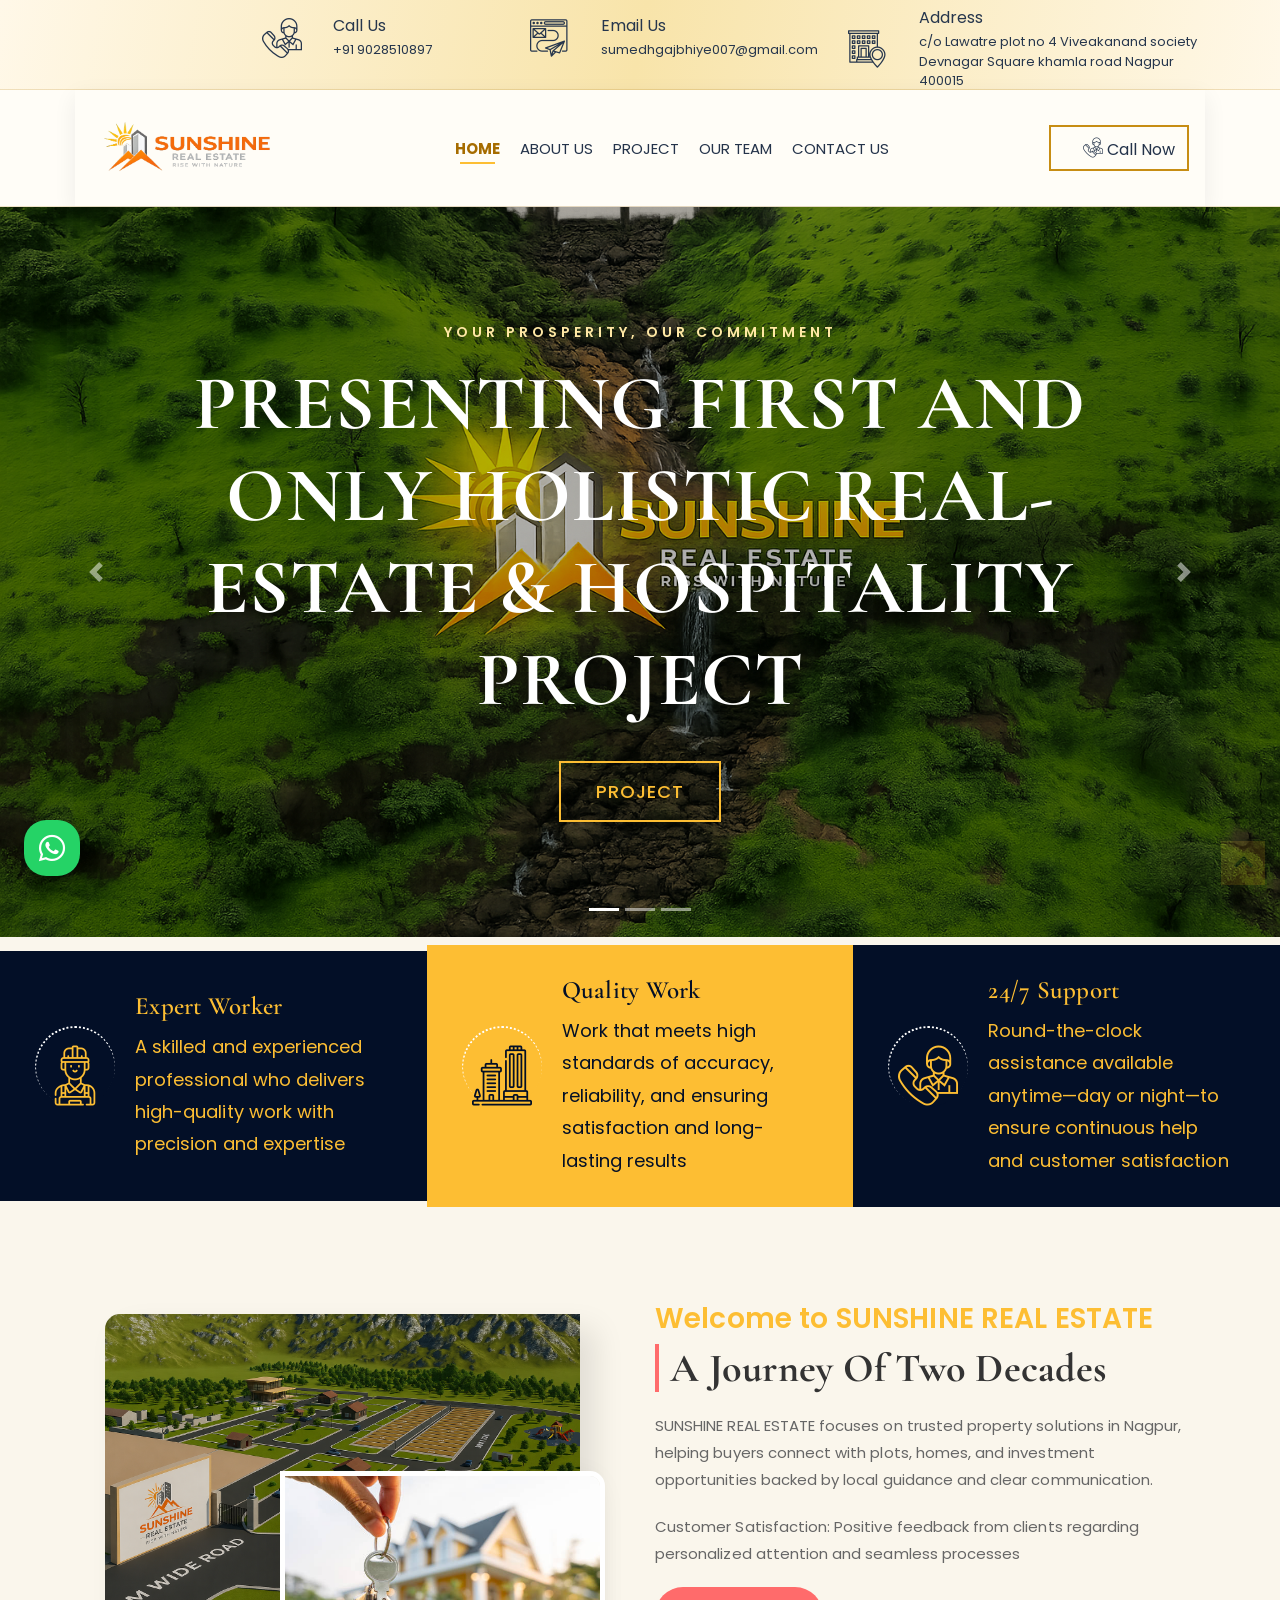
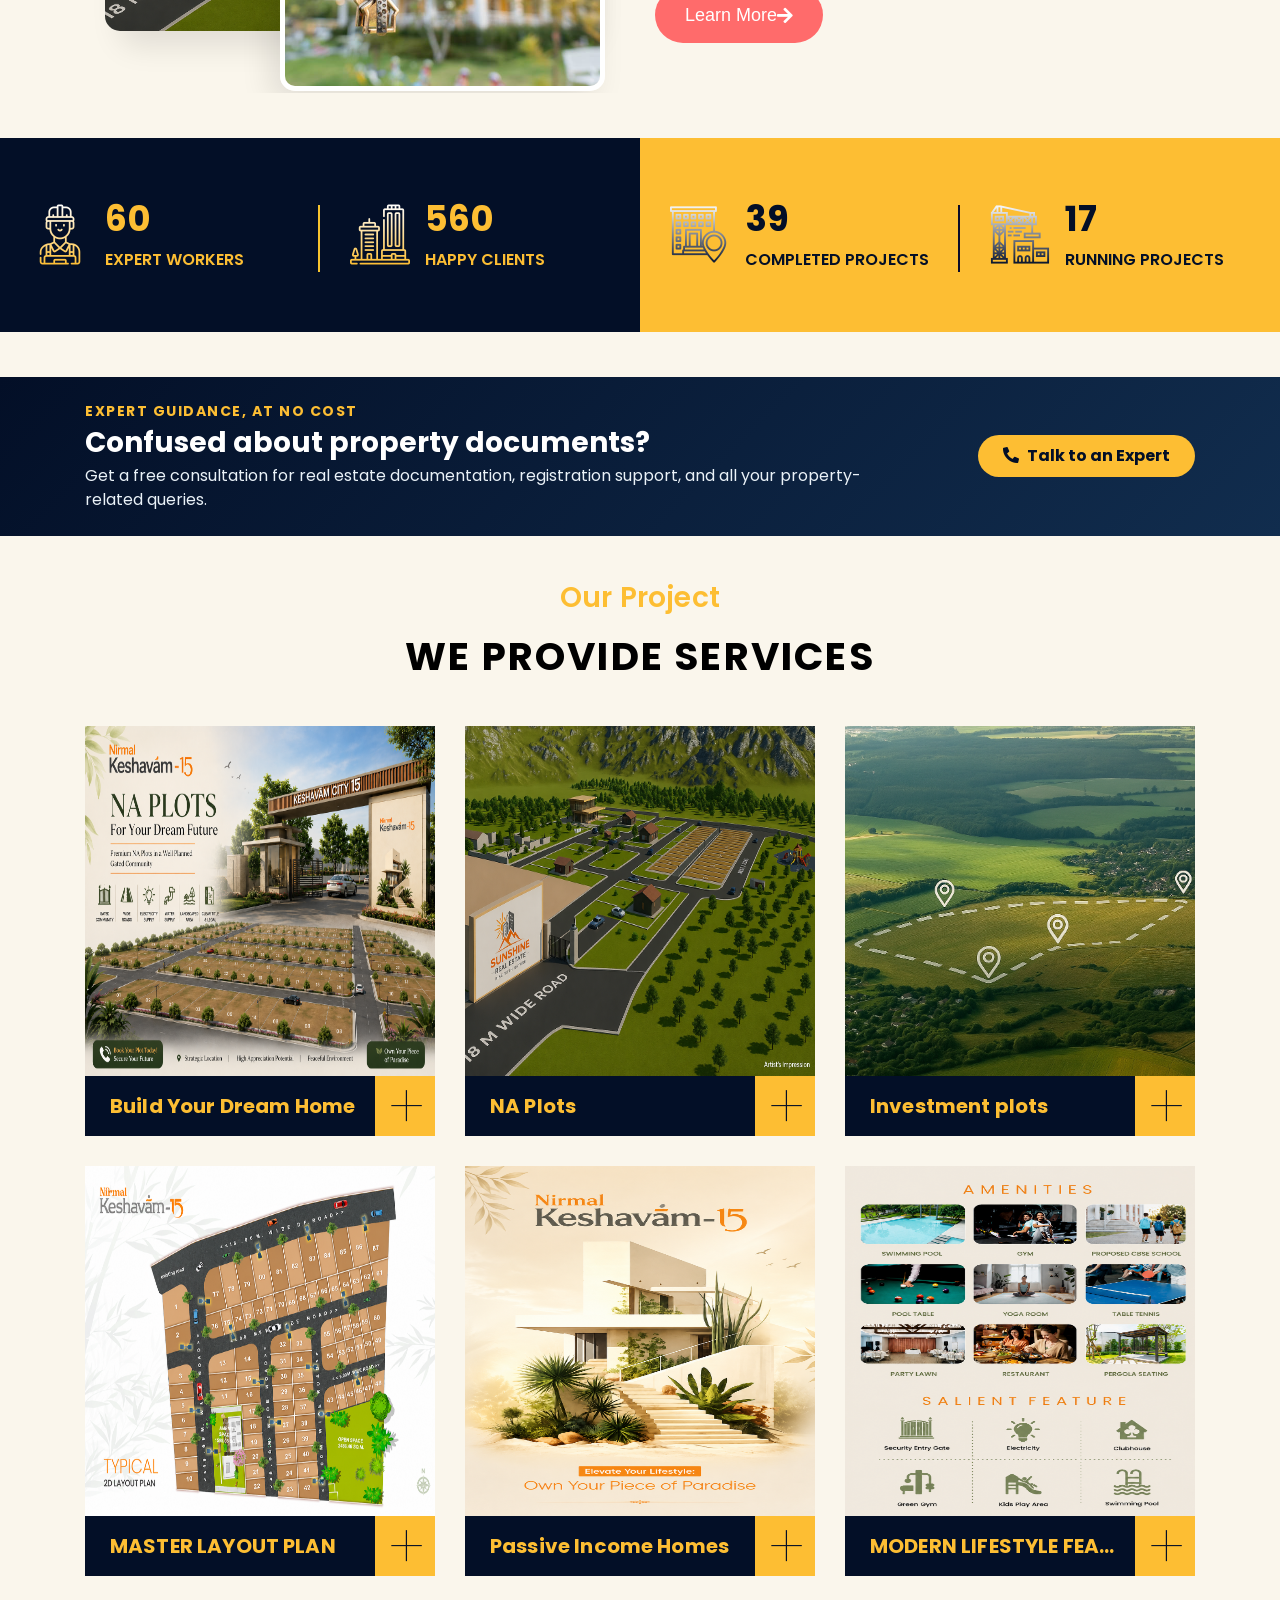
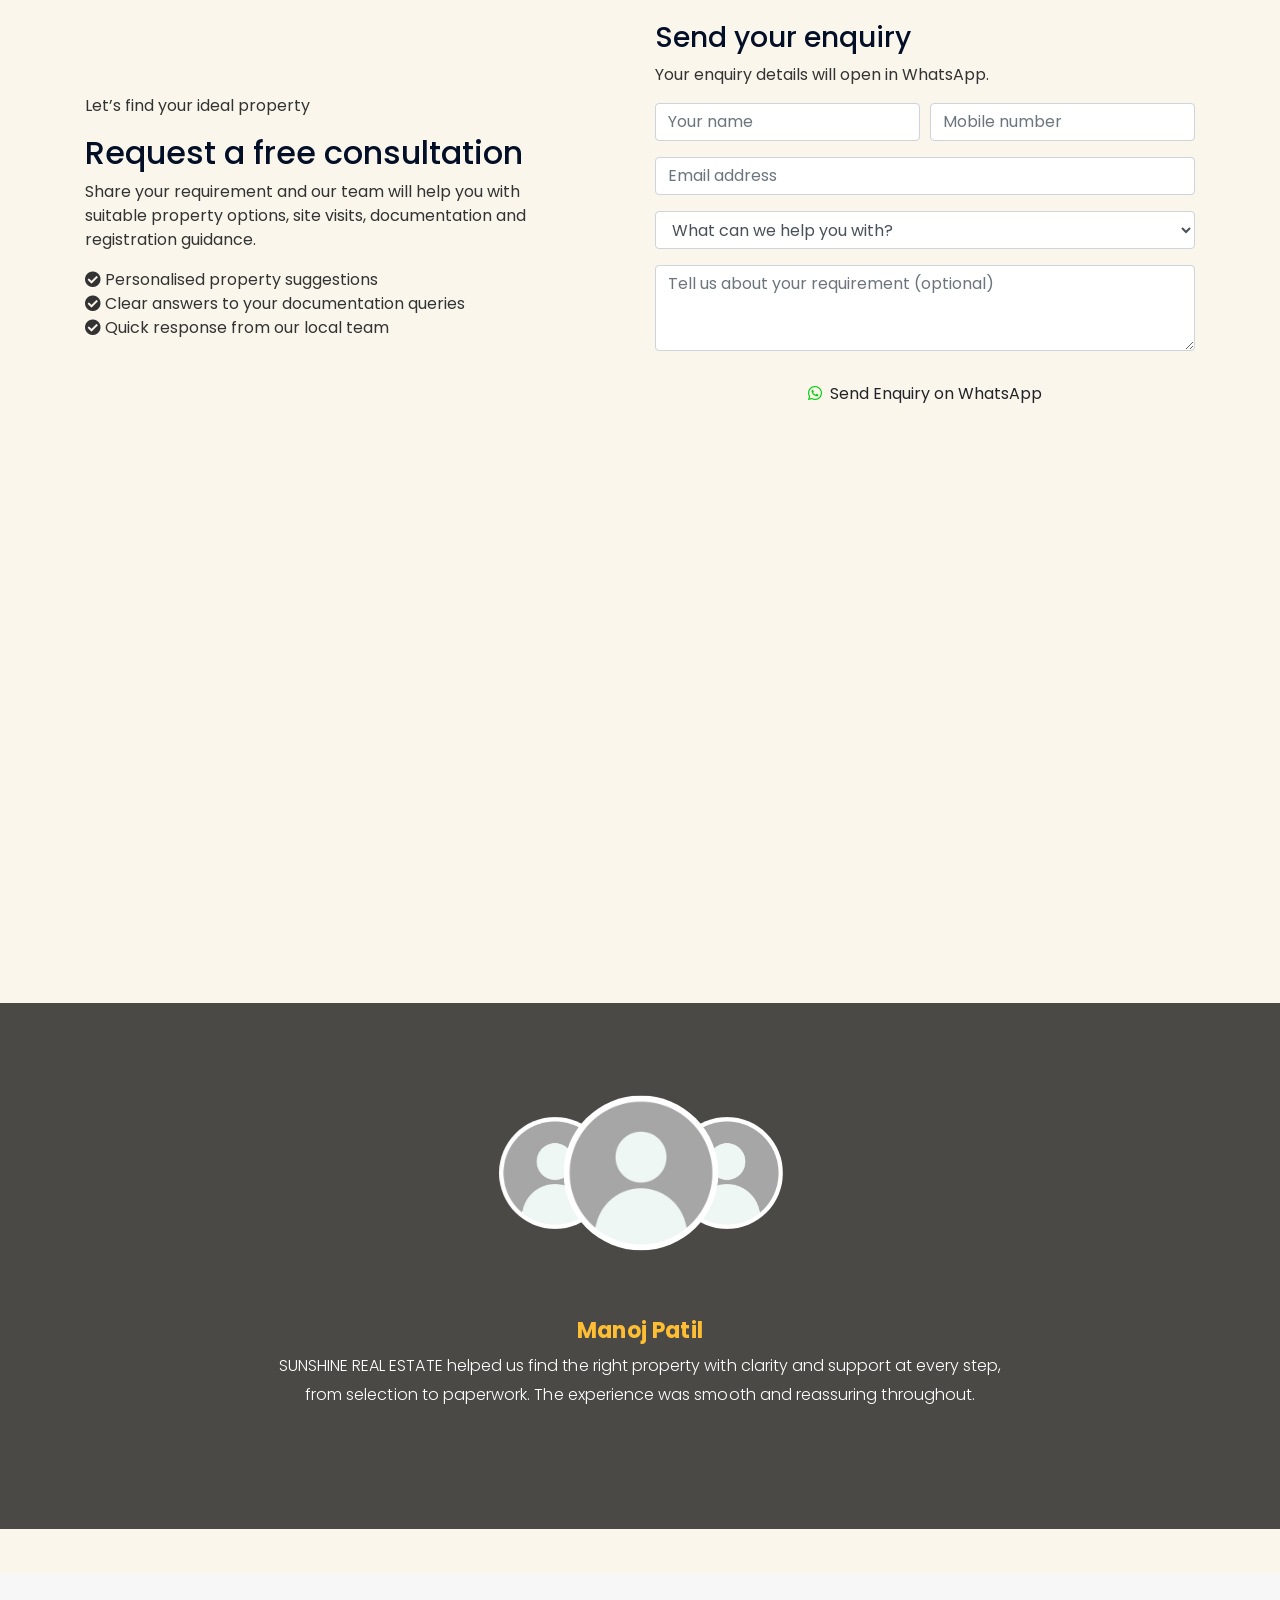
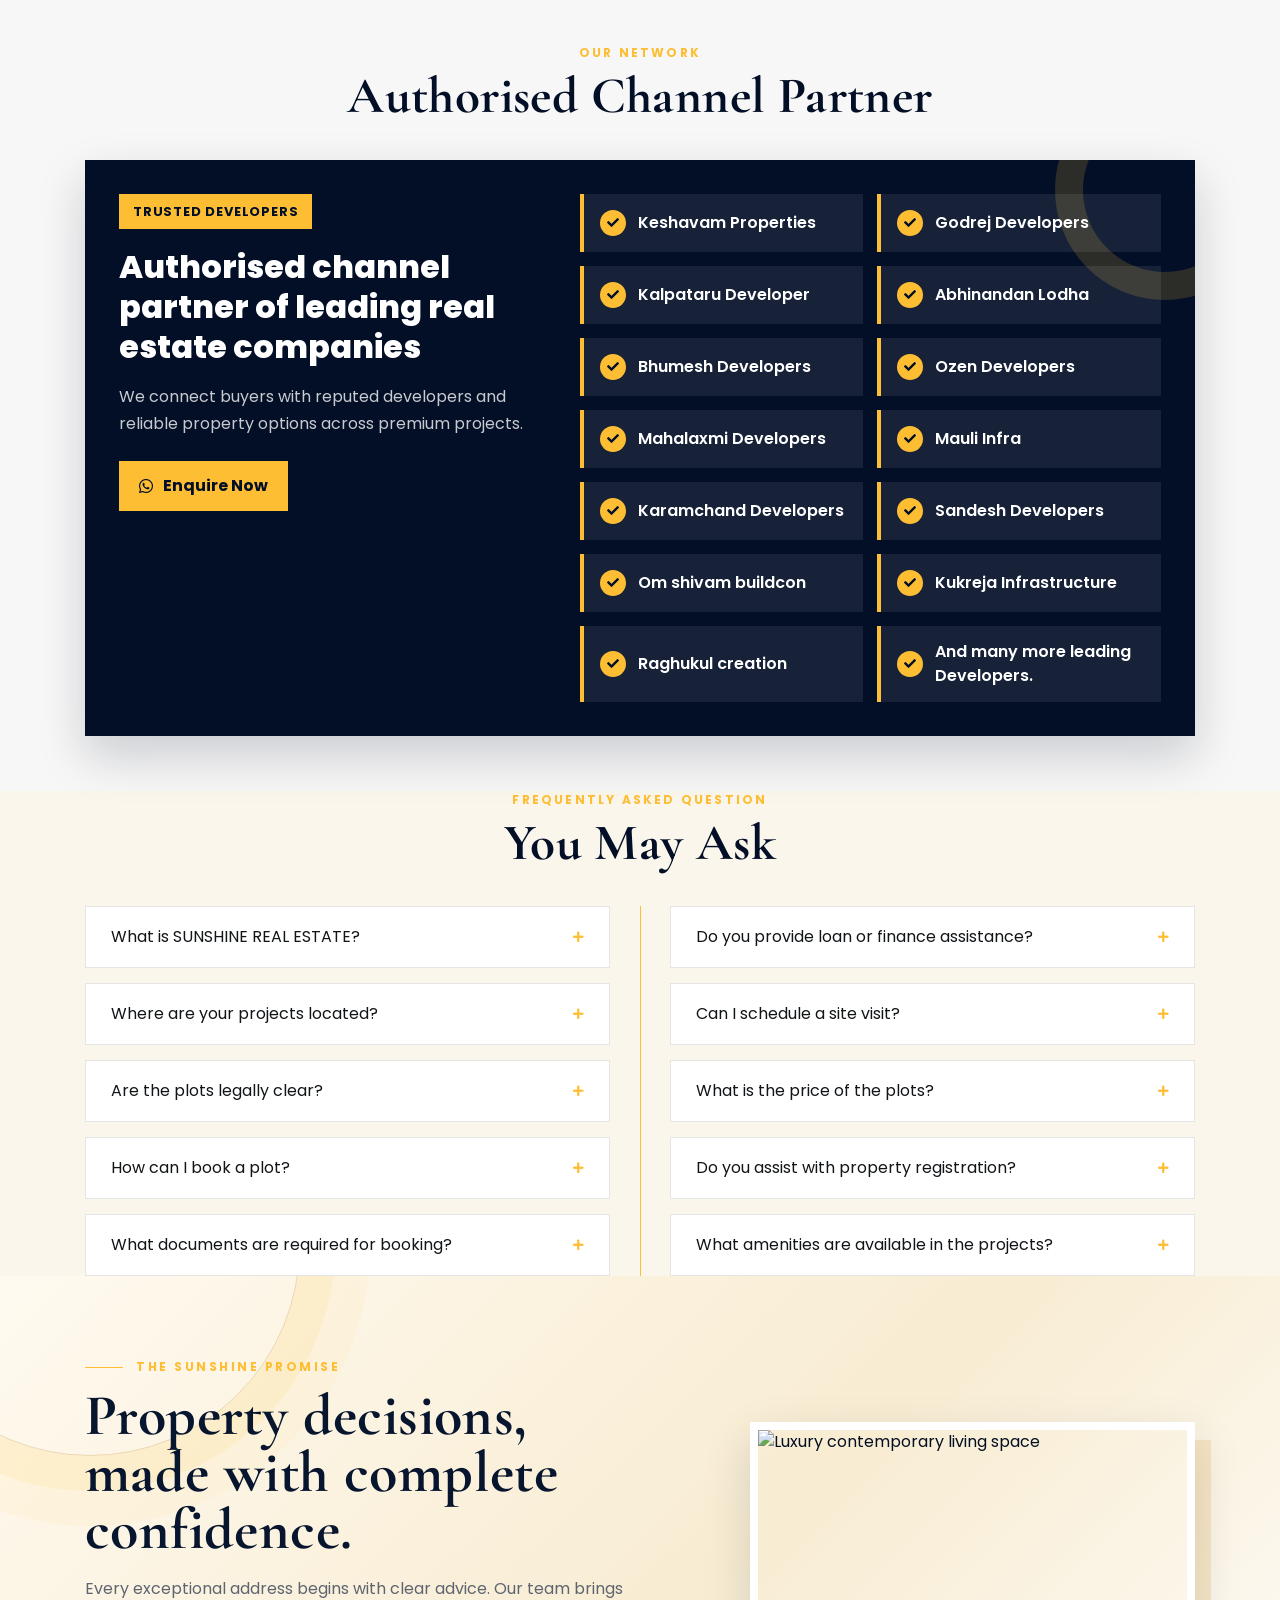
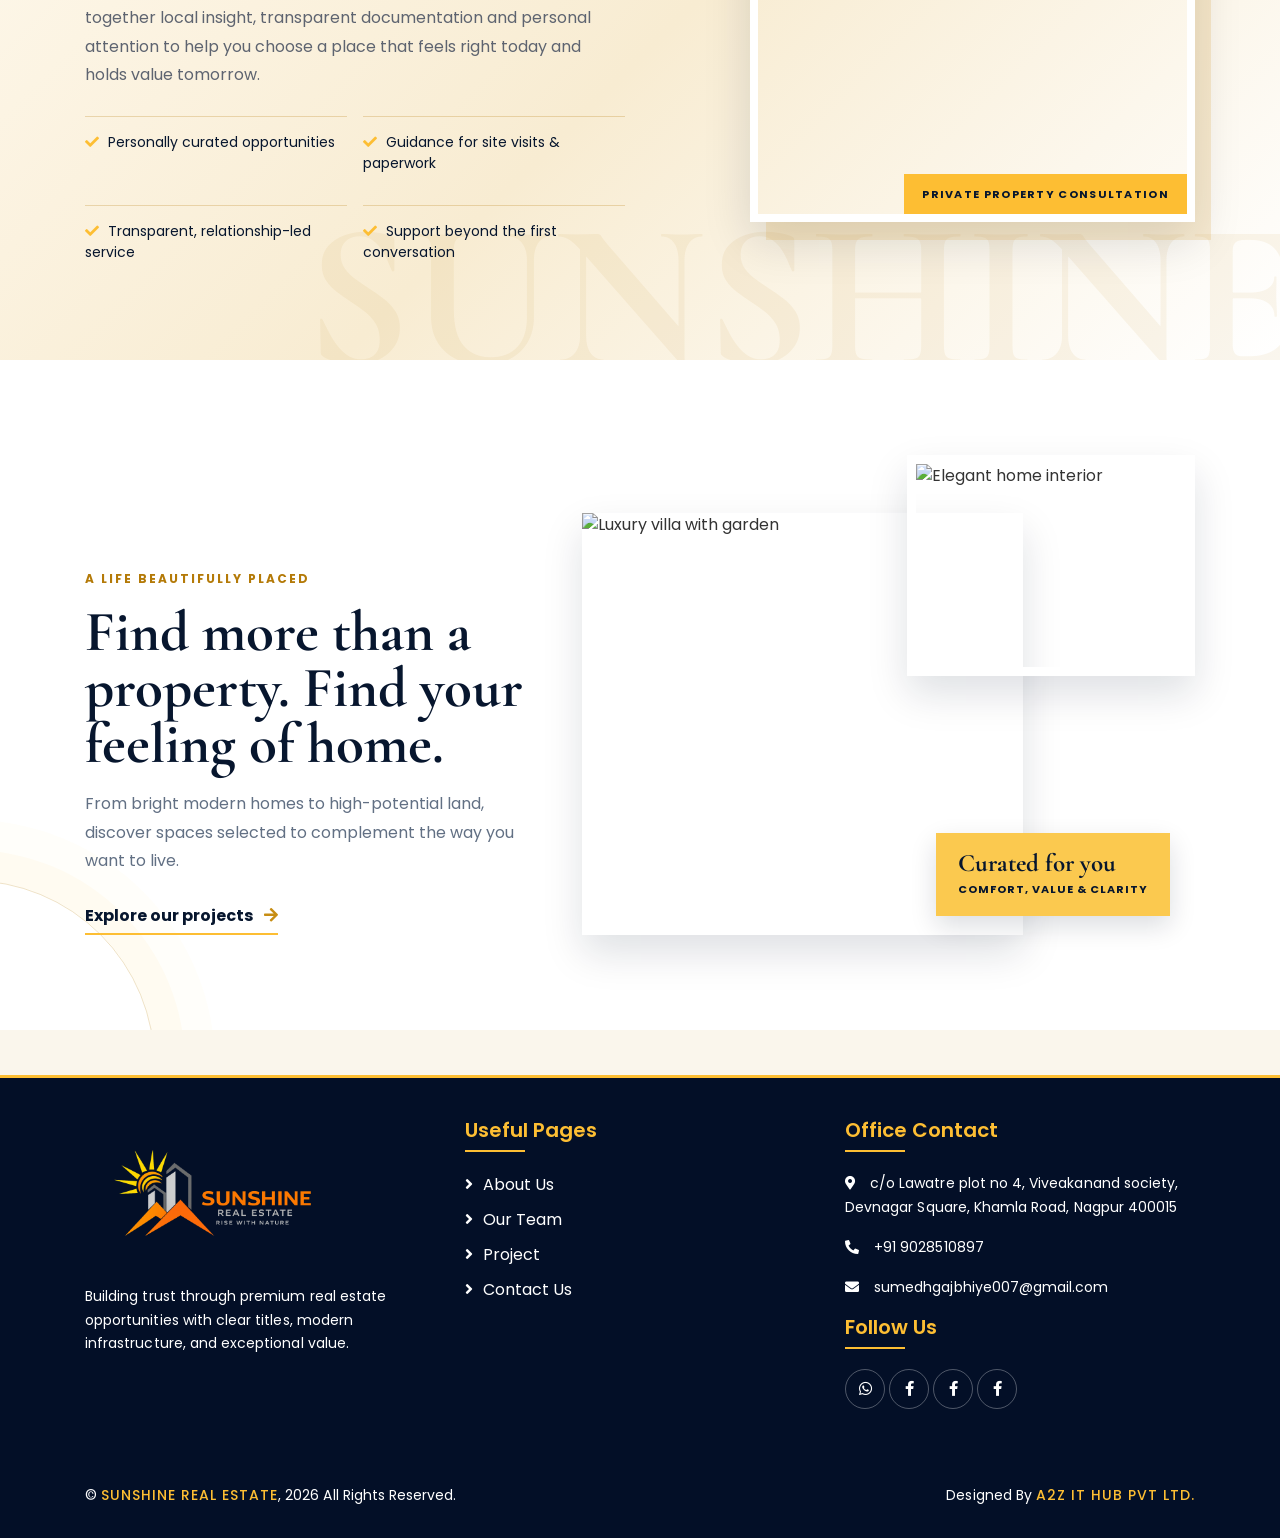
==== commit 446aa03a: "Update index.html" ====
--- a/index.html
+++ b/index.html
@@ -995,3 +995,4 @@
         <script src="js/main.js"></script>
     </body>
 </html>
+
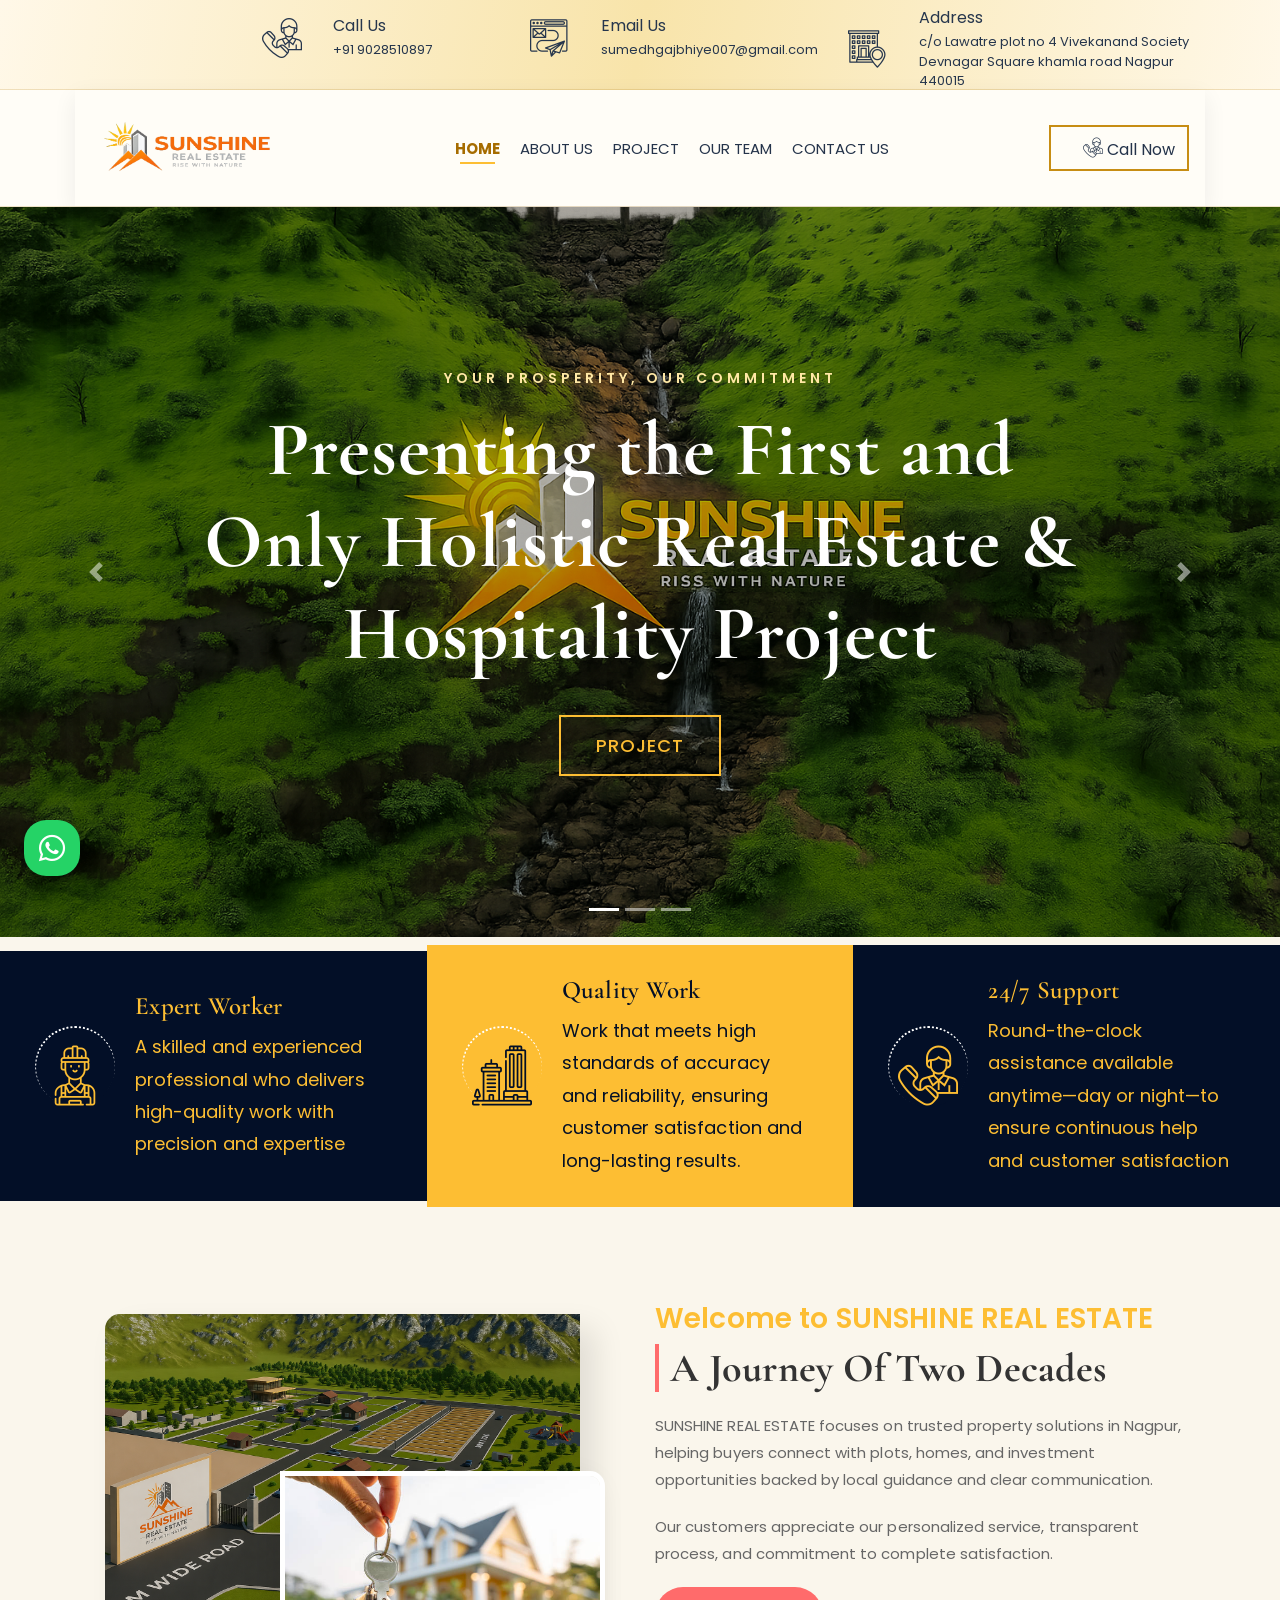
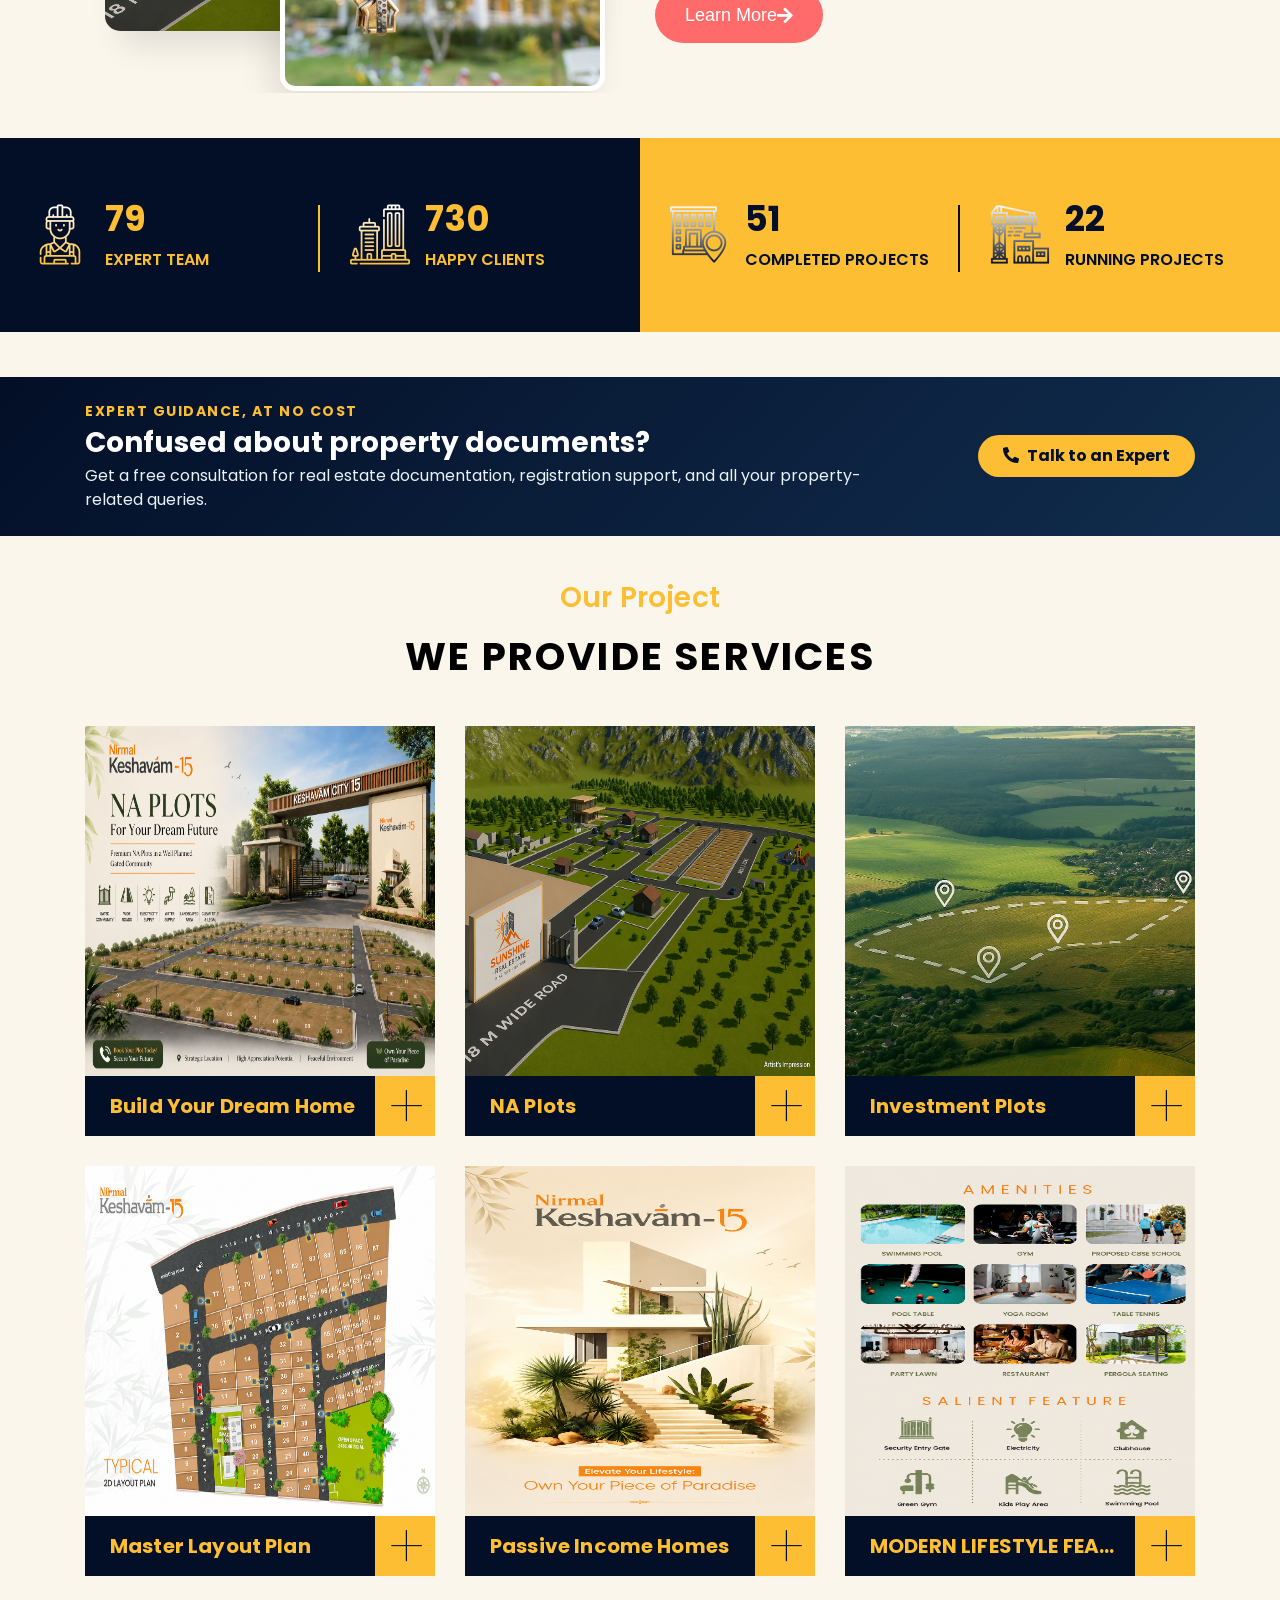
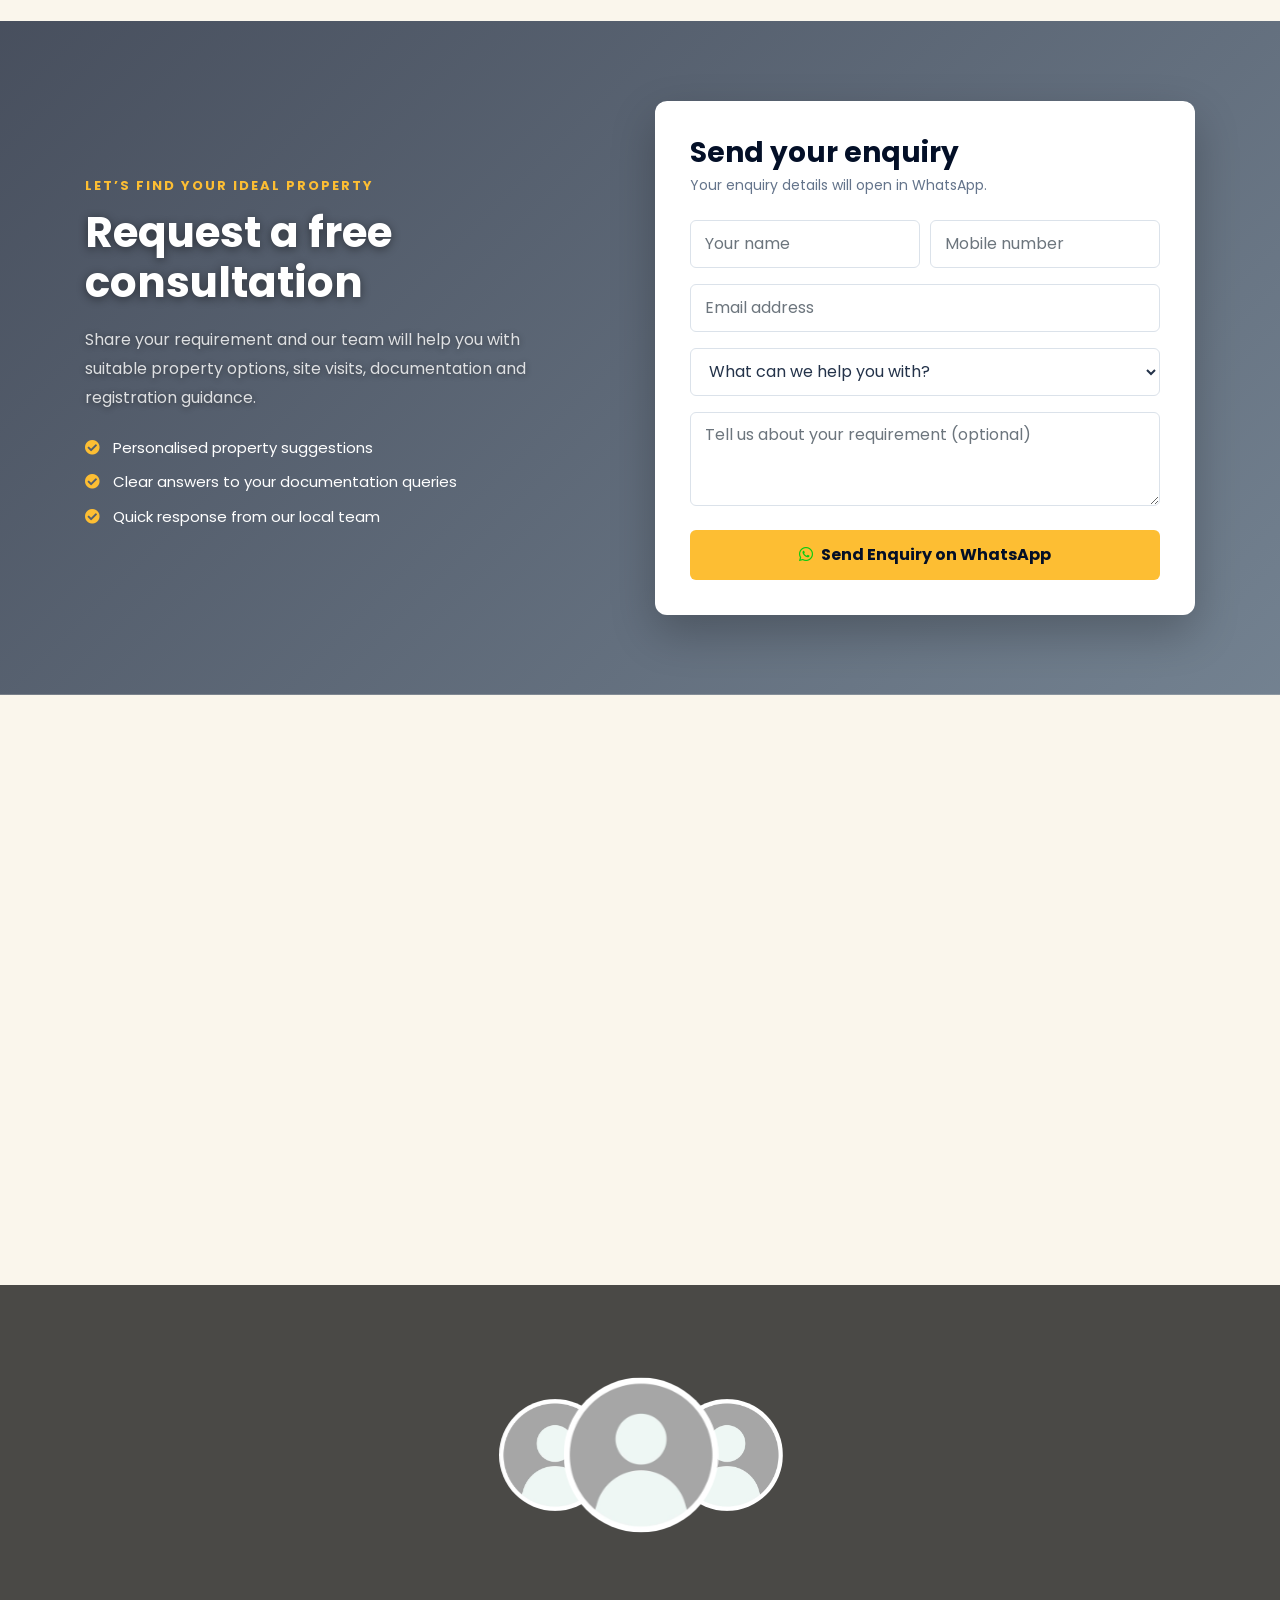
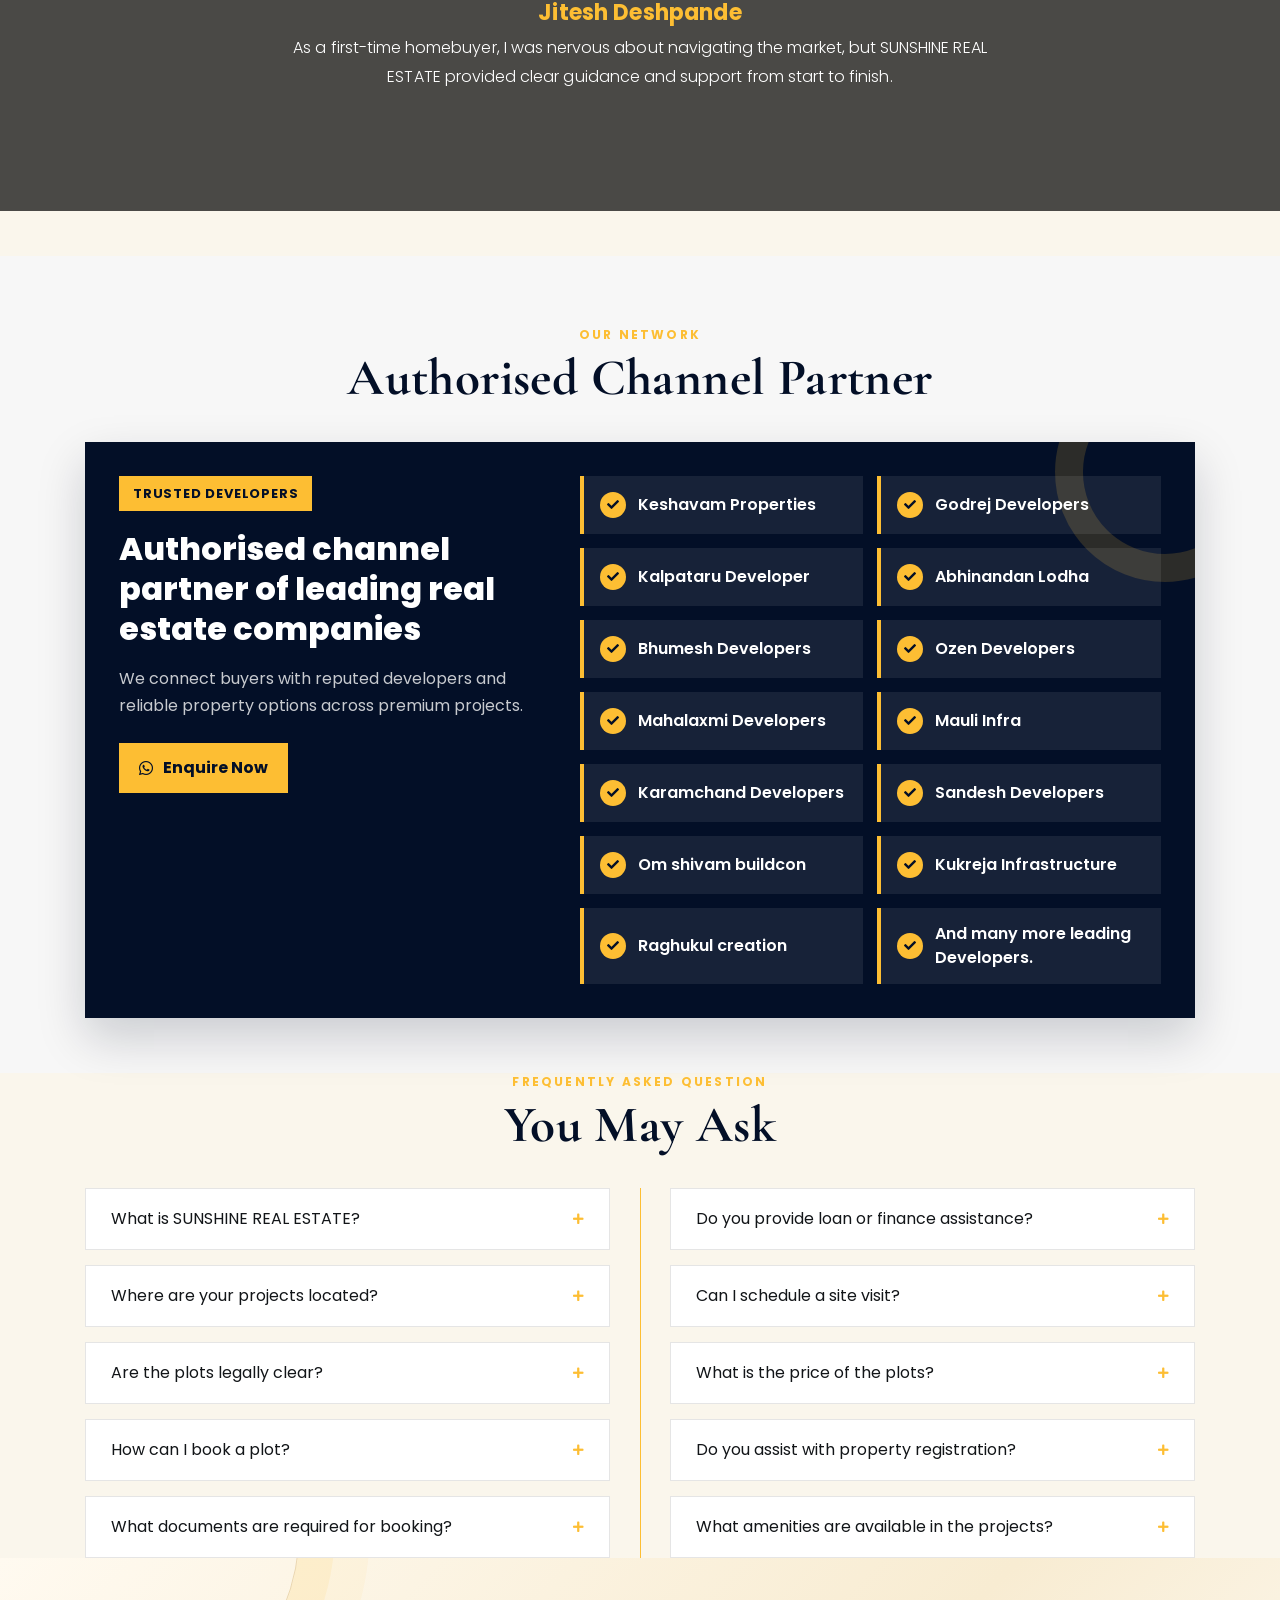
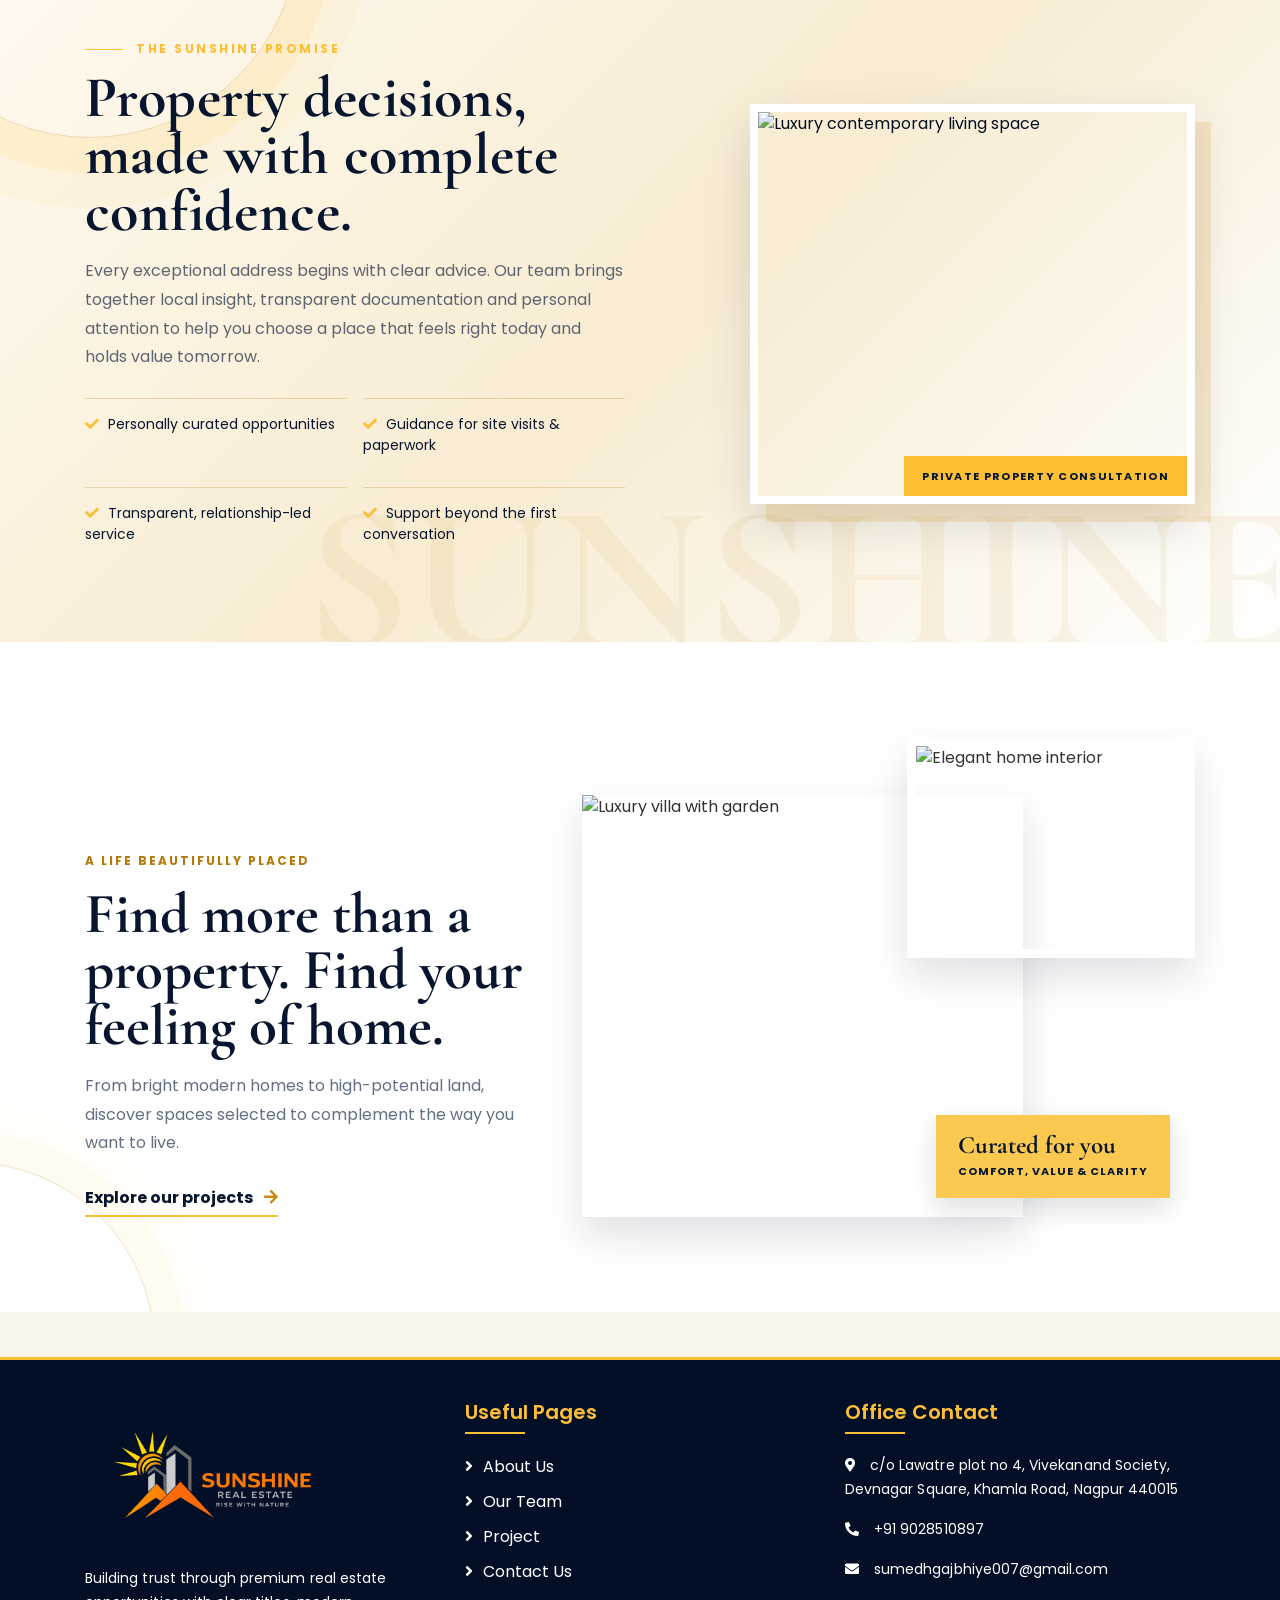
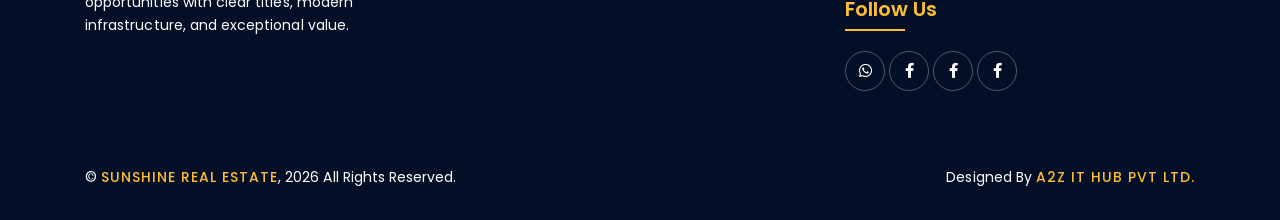
==== commit 5712be22: "Update index.html" ====
--- a/index.html
+++ b/index.html
@@ -6,7 +6,7 @@
         <meta content="width=device-width, initial-scale=1.0" name="viewport">
     
         <!-- SEO Meta Tags -->
-        <meta name="description" content="SUNSHINE REAL ESTATE, led by Sumedh Vasantrao Gajbhiye, serves Nagpur from c/o Lawatre plot no 4 Viveakanand society Devnagar Square Khamla Road, offering trusted real estate guidance and property solutions.">
+        <meta name="description" content="SUNSHINE REAL ESTATE, led by Sumedh Vasantrao Gajbhiye, serves Nagpur from c/o Lawatre plot no 4 Vivekanand Society Devnagar Square Khamla Road, offering trusted real estate guidance and property solutions.">
         <meta name="keywords" content="SUNSHINE REAL ESTATE, Sumedh Vasantrao Gajbhiye, real estate Nagpur, plots Nagpur, villas Nagpur, second homes, commercial property, Khamla Road, Devnagar Square">
         <meta name="author" content="SUMEDH VASANTRAO GAJBHIYE">
         <meta name="robots" content="index, follow">
@@ -87,7 +87,7 @@
                                 </div>
                                 <div class="top-bar-text">
                                     <h3>Address</h3>
-                                    <p>c/o Lawatre plot no 4 Viveakanand society Devnagar Square khamla road Nagpur 400015
+                                    <p>c/o Lawatre plot no 4 Vivekanand Society Devnagar Square khamla road Nagpur 440015
                                     </p>
                                 </div>
                             </div>
@@ -142,7 +142,7 @@
                         <img src="image/img-5.png" alt="Carousel Image">
                         <div class="carousel-caption">
                             <p class="animated fadeInRight">YOUR PROSPERITY, OUR COMMITMENT</p>
-                            <h1 class="animated fadeInLeft hero-desktop-title">PRESENTING FIRST AND ONLY HOLISTIC REAL-ESTATE & HOSPITALITY PROJECT</h1>
+                            <h1 class="animated fadeInLeft hero-desktop-title">Presenting the First and Only Holistic Real Estate & Hospitality Project</h1>
                             <h1 class="animated fadeInLeft hero-mobile-title">Live. Invest. Prosper.</h1>
                             <a class="btn animated fadeInUp" href="service.html">Project</a>
                         </div>
@@ -152,7 +152,7 @@
                         <img src="image/img-5.png" alt="Carousel Image">
                         <div class="carousel-caption">
                             <p class="animated fadeInRight">YOUR PROSPERITY, OUR COMMITMENT</p>
-                            <h1 class="animated fadeInLeft hero-desktop-title">The Sunscape Advantages Uniquely Delivered To you</h1>
+                            <h1 class="animated fadeInLeft hero-desktop-title">The Sunscape Advantages Uniquely Delivered To You</h1>
                             <h1 class="animated fadeInLeft hero-mobile-title">The Sunscape Advantage</h1>
                             <a class="btn animated fadeInUp" href="about.html">About Us</a>
                         </div>
@@ -202,7 +202,7 @@
                                 </div>
                                 <div class="feature-text">
                                     <h3>Quality Work</h3>
-                                    <p>Work that meets high standards of accuracy, reliability, and  ensuring satisfaction and long-lasting results</p>
+                                    <p>Work that meets high standards of accuracy and reliability, ensuring customer satisfaction and long-lasting results.</p>
                                 </div>
                             </div>
                         </div>
@@ -246,7 +246,7 @@
                                 <div class="about-text">
                                     <p>SUNSHINE REAL ESTATE focuses on trusted property solutions in Nagpur, helping buyers connect with plots, homes, and investment opportunities backed by local guidance and clear communication.</p>
                                     
-                                    <p>Customer Satisfaction: Positive feedback from clients regarding personalized attention and seamless processes</p>
+                                    <p>Our customers appreciate our personalized service, transparent process, and commitment to complete satisfaction.</p>
                                     
                                     <a href="about.html" class="cta-btn">Learn More <i class="fas fa-arrow-right"></i></a>
                                 </div>
@@ -270,7 +270,7 @@
                                     </div>
                                     <div class="fact-text">
                                         <h2 data-toggle="counter-up">109</h2>
-                                        <p>Expert Workers</p>
+                                        <p>Expert Team</p>
                                     </div>
                                     <div class="vertical-divider"></div>
                                 </div>
@@ -383,7 +383,7 @@
                                     </div>
                                 </div>
                                 <div class="service-text">
-                                    <h3>Investment plots</h3>
+                                    <h3>Investment Plots</h3>
                                     <a class="btn" href="image/sr15.png" data-lightbox="service">+</a>
                                 </div>
                             </div>
@@ -399,7 +399,7 @@
                                     </div>
                                 </div>
                                 <div class="service-text">
-                                    <h3>MASTER LAYOUT PLAN</h3>
+                                    <h3>Master Layout Plan</h3>
                                     <a class="btn" href="image/sr2.png" data-lightbox="service">+</a>
                                 </div>
                             </div>
@@ -410,7 +410,7 @@
                                     <img src="image/sr17.png" alt="Image">
                                     <div class="service-overlay">
                                         <p>
-                                            Passive Income Homes are residential properties designed or purchased with the purpose of generating steady rental income without active day-to-day involvement
+                                            Passive Income Homes are residential properties designed or purchased with the purpose of generating steady rental income without active day-to-day involvement.
                                         </p>
                                     </div>
                                 </div>
@@ -936,8 +936,8 @@
                         <div class="col-md-6 col-lg-4">
                             <div class="footer-contact">
                                 <h2>Office Contact</h2>
-                                <p><i class="fa fa-map-marker-alt"></i>c/o Lawatre plot no 4, Viveakanand society, Devnagar Square,
-                                    Khamla Road, Nagpur 400015</p>
+                                <p><i class="fa fa-map-marker-alt"></i>c/o Lawatre plot no 4, Vivekanand Society, Devnagar Square,
+                                    Khamla Road, Nagpur 440015</p>
                                 <p><i class="fa fa-phone-alt"></i> <a href="tel:+919028510897" style="color: inherit; text-decoration: none;">
                                     +91 9028510897
                                 </a></p>
--- a/css/style.css
+++ b/css/style.css
@@ -978,6 +978,111 @@
 
 .fact .fact-left h2 {
     color: #fdbe33;
+}
+
+/* Homepage enquiry form */
+.property-enquiry {
+    padding: 80px 0;
+    background-image:
+        linear-gradient(135deg, rgba(3, 15, 39, .72) 0%, rgba(17, 45, 78, .58) 100%),
+        url('https://images.unsplash.com/photo-1545324418-cc1a3fa10c00?auto=format&fit=crop&w=1800&q=85');
+    background-position: center;
+    background-repeat: no-repeat;
+    background-size: cover;
+}
+
+.enquiry-kicker {
+    margin-bottom: 12px;
+    color: #fdbe33;
+    font-size: 13px;
+    font-weight: 700;
+    letter-spacing: 2px;
+    text-transform: uppercase;
+}
+
+.enquiry-intro h2 {
+    margin-bottom: 18px;
+    color: #ffffff;
+    font-size: 42px;
+    font-weight: 700;
+    text-shadow: 0 2px 10px rgba(0, 0, 0, .45);
+}
+
+.enquiry-intro > p:not(.enquiry-kicker) {
+    margin-bottom: 24px;
+    color: rgba(255, 255, 255, .82);
+    line-height: 1.8;
+    text-shadow: 0 1px 6px rgba(0, 0, 0, .45);
+}
+
+.enquiry-benefit {
+    margin: 12px 0;
+    color: #ffffff;
+    font-size: 15px;
+}
+
+.enquiry-benefit i {
+    margin-right: 9px;
+    color: #fdbe33;
+}
+
+.enquiry-form-card {
+    padding: 35px;
+    background: #ffffff;
+    border-radius: 12px;
+    box-shadow: 0 18px 45px rgba(0, 0, 0, .24);
+}
+
+.enquiry-form-card h3 {
+    margin-bottom: 5px;
+    color: #030f27;
+    font-weight: 700;
+}
+
+.enquiry-form-card > p {
+    margin-bottom: 24px;
+    color: #64748b;
+    font-size: 14px;
+}
+
+.enquiry-form-card .form-control {
+    height: 48px;
+    padding: 10px 14px;
+    border: 1px solid #dbe2ea;
+    border-radius: 6px;
+    color: #24334a;
+    box-shadow: none;
+}
+
+.enquiry-form-card textarea.form-control {
+    height: auto;
+    resize: vertical;
+}
+
+.enquiry-form-card .form-control:focus {
+    border-color: #fdbe33;
+    box-shadow: 0 0 0 3px rgba(253, 190, 51, .18);
+}
+
+.enquiry-submit {
+    padding: 13px 20px;
+    border: 0;
+    border-radius: 6px;
+    color: #030f27;
+    background: #fdbe33;
+    font-weight: 700;
+    transition: .3s;
+}
+
+.enquiry-submit:hover {
+    color: #ffffff;
+    background: #b47a08;
+}
+
+@media (max-width: 767.98px) {
+    .property-enquiry { padding: 55px 0; }
+    .enquiry-intro h2 { font-size: 32px; }
+    .enquiry-form-card { padding: 26px 20px; }
 }
 
 
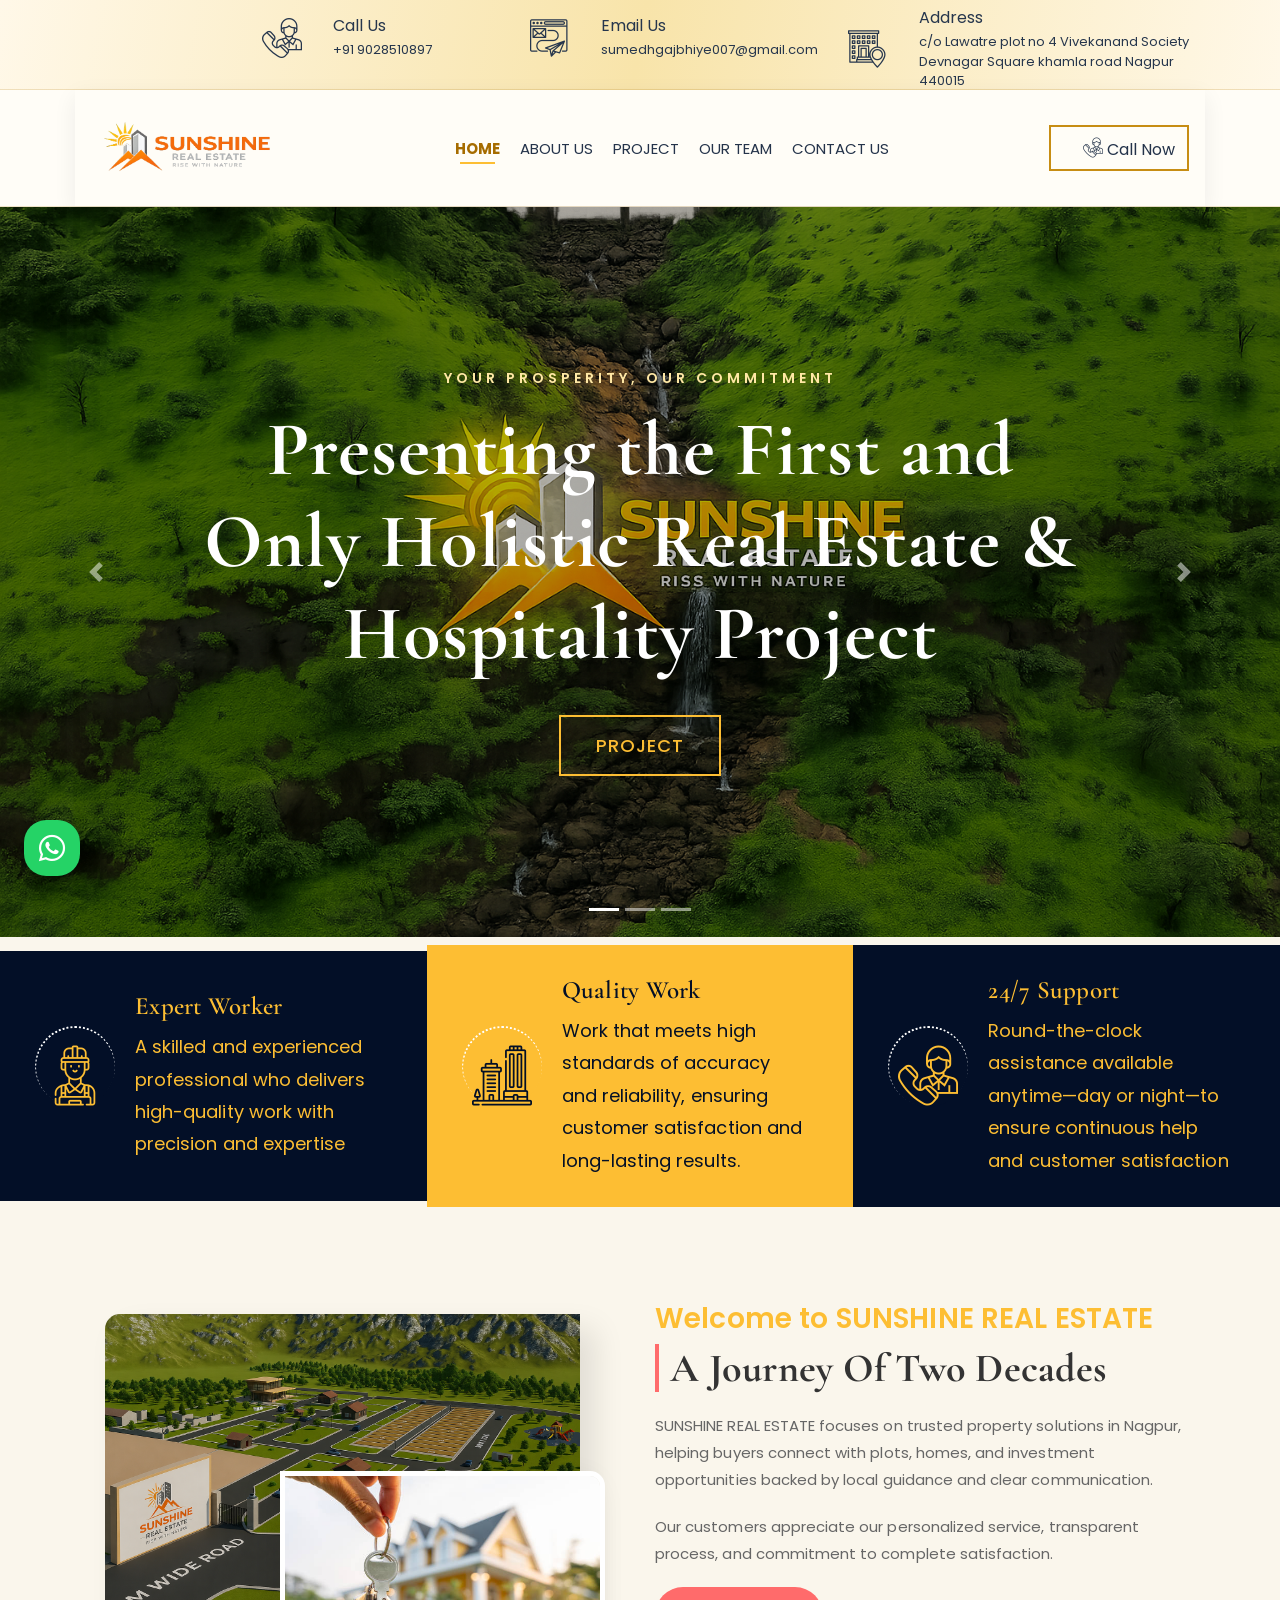
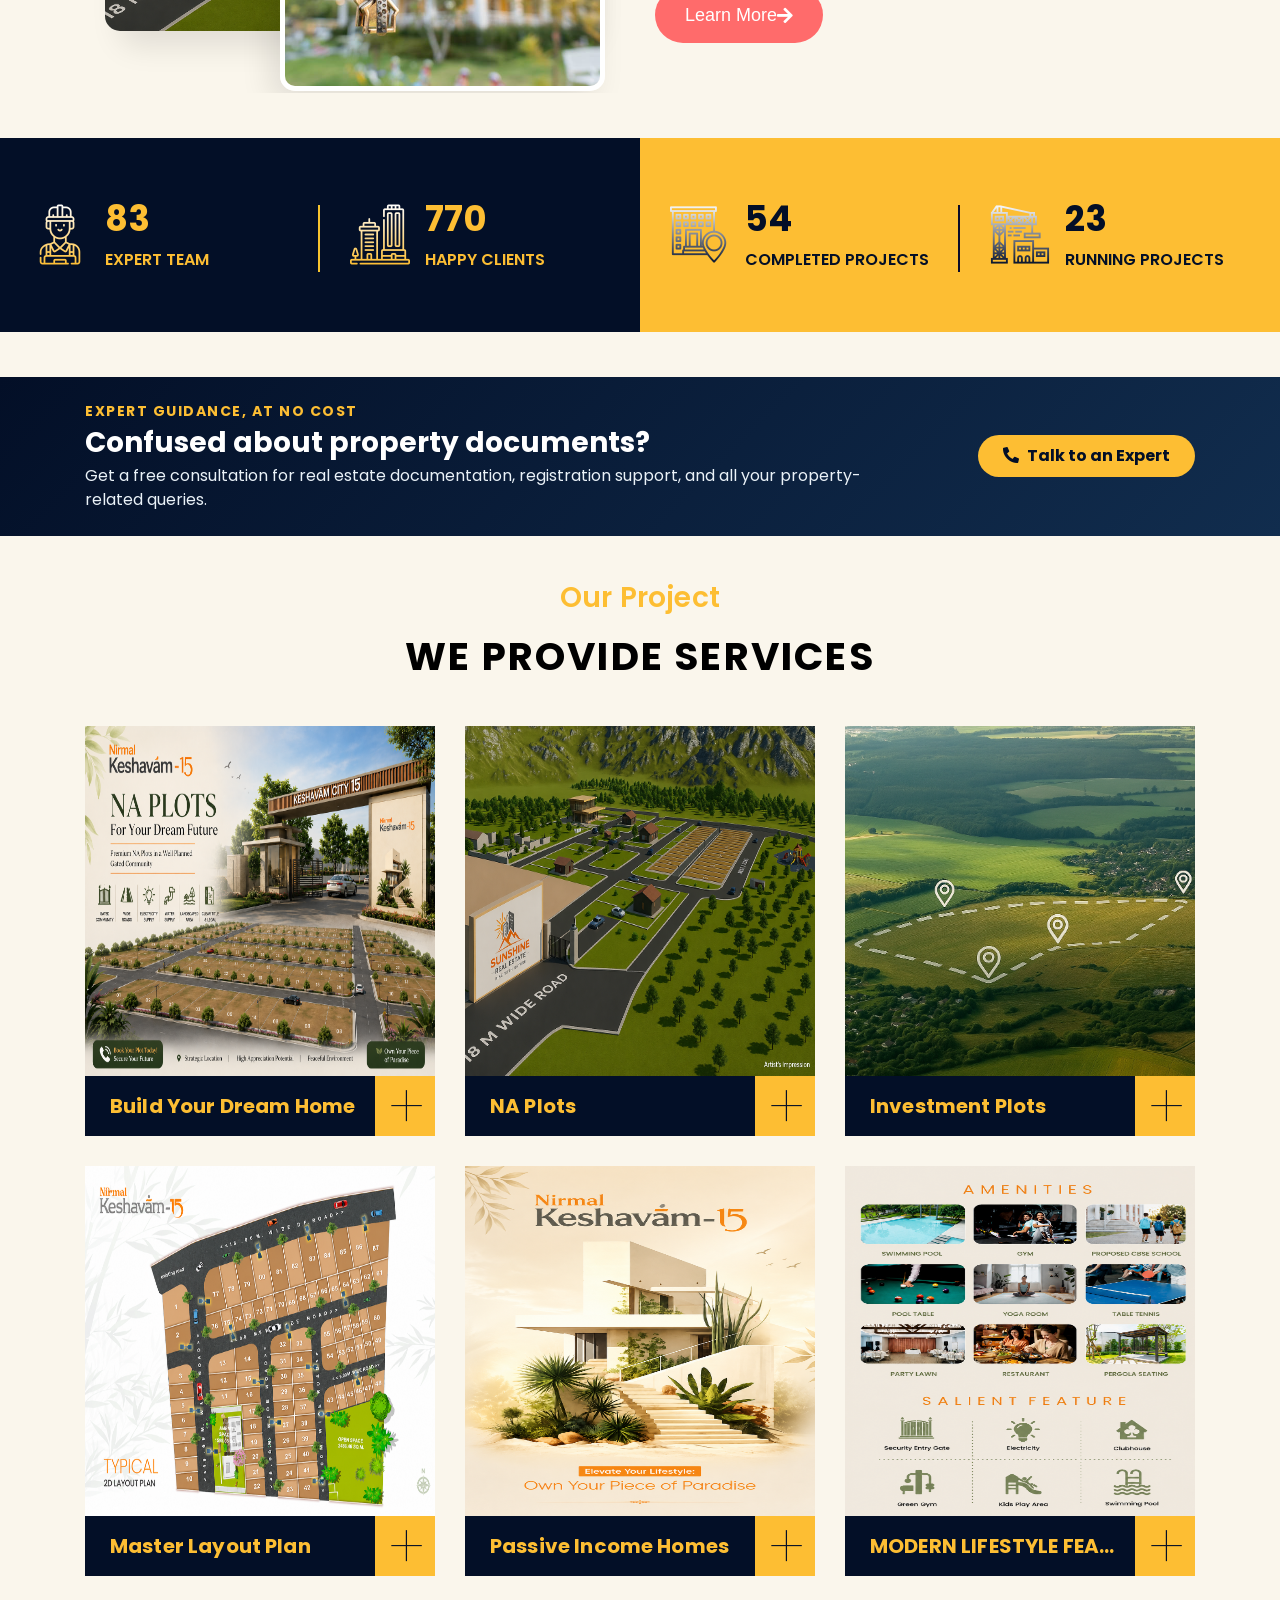
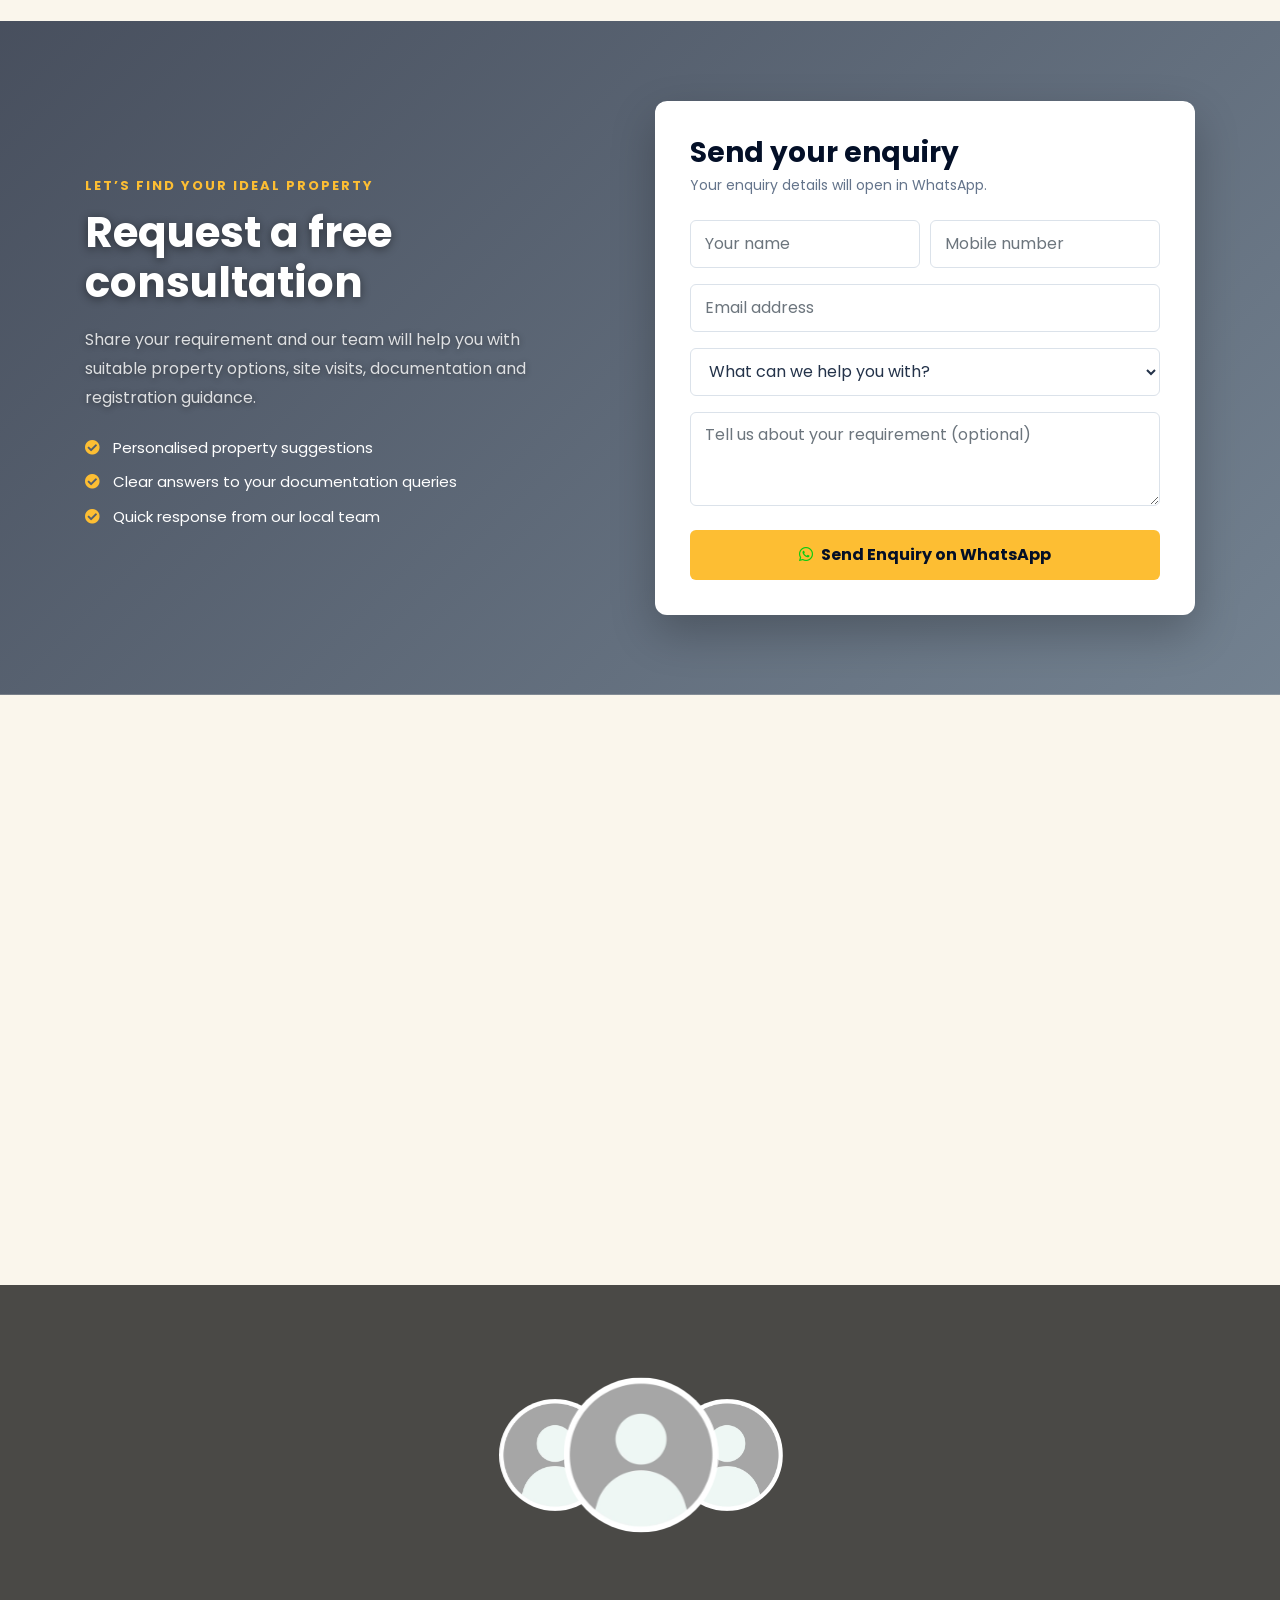
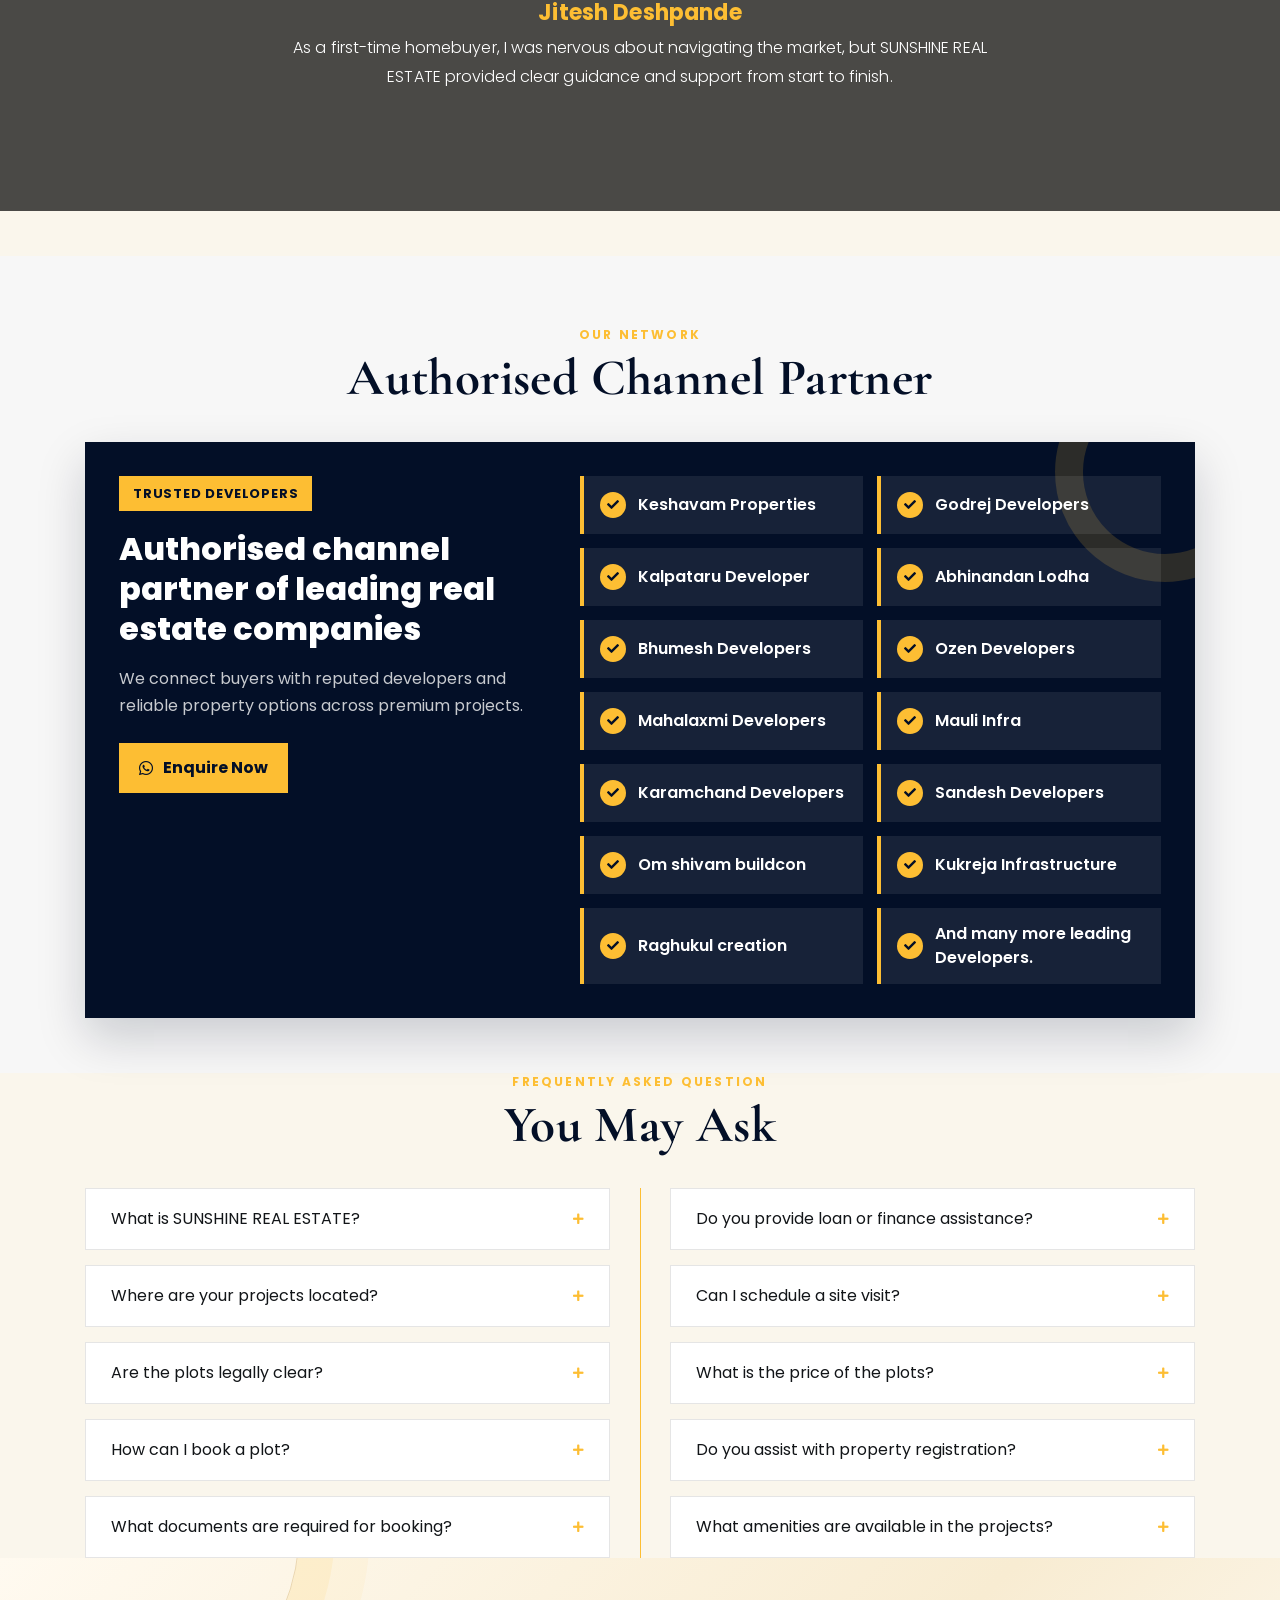
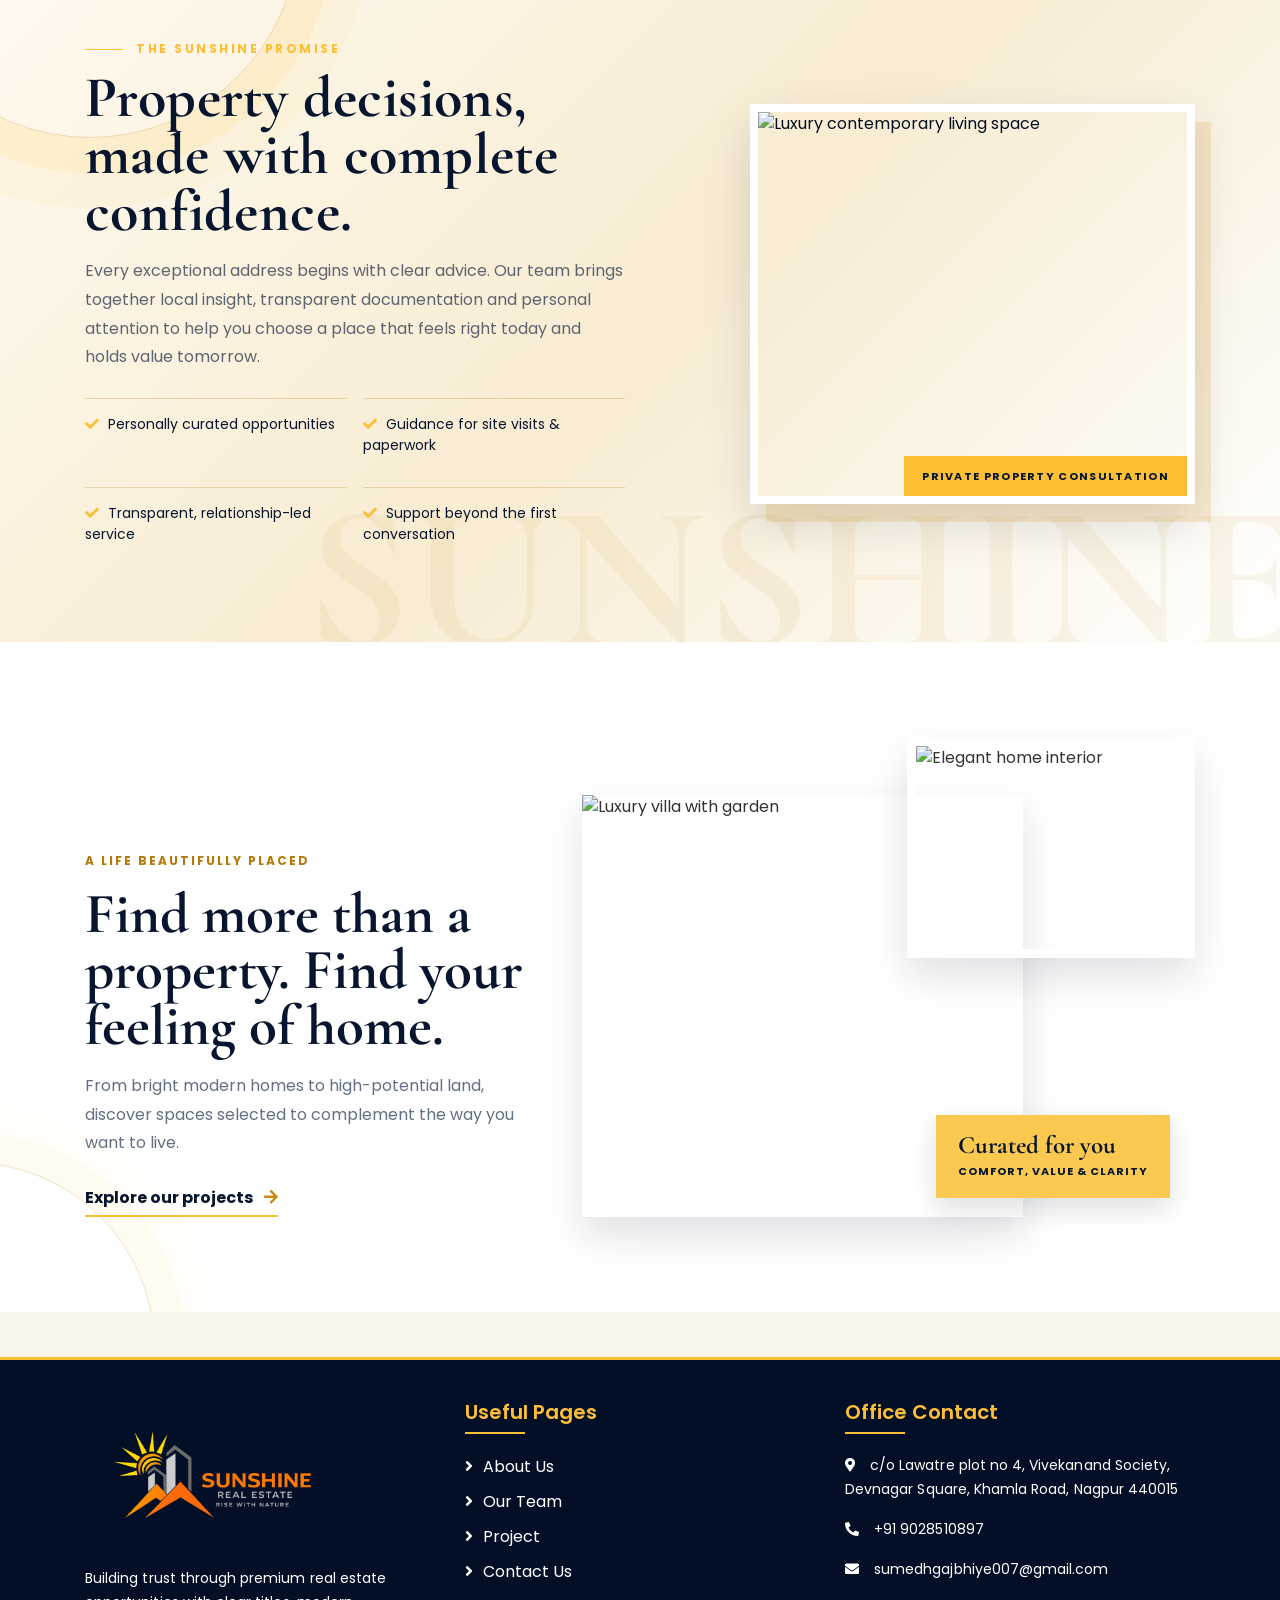
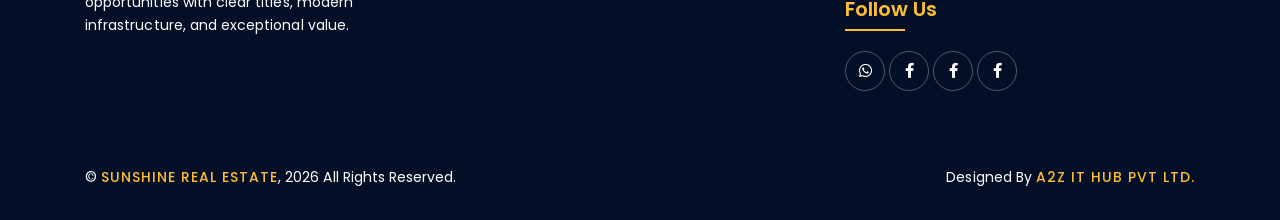
==== commit b4fd9aad: "Update index.html" ====
--- a/index.html
+++ b/index.html
@@ -14,15 +14,15 @@
         <!-- Open Graph Meta Tags -->           
         <meta property="og:title" content="SUNSHINE REAL ESTATE | Nagpur">
         <meta property="og:description" content="Trusted real estate services in Nagpur from SUNSHINE REAL ESTATE, led by Sumedh Vasantrao Gajbhiye.">
-        <meta property="og:image" content="https://kale-avinash.github.io/Sankalp-Landmark/image/logong2.png"> <!-- Replace with your actual hosted logo/image URL -->
-        <meta property="og:url" content="https://kale-avinash.github.io/Sankalp-Landmark/"> <!-- Replace with your actual website URL -->
+        <meta property="og:image" content="https://akshay9075.github.io/SUNSHINE_REAL-ESTATE/image/logong2.png"> <!-- Replace with your actual hosted logo/image URL -->
+        <meta property="og:url" content="https://akshay9075.github.io/SUNSHINE_REAL-ESTATE/"> <!-- Replace with your actual website URL -->
         <meta property="og:type" content="website">
     
         <!-- Twitter Meta Tags -->
         <meta name="twitter:card" content="summary_large_image">
         <meta name="twitter:title" content="SUNSHINE REAL ESTATE | Nagpur">
         <meta name="twitter:description" content="Trusted Nagpur real estate guidance by SUNSHINE REAL ESTATE, Sumedh Vasantrao Gajbhiye.">
-        <meta name="twitter:image" content="https://kale-avinash.github.io/Sankalp-Landmark/image/logong2.png"> <!-- Replace with your actual hosted logo/image URL -->
+        <meta name="twitter:image" content="https://akshay9075.github.io/SUNSHINE_REAL-ESTATE/image/logong2.png"> <!-- Replace with your actual hosted logo/image URL -->
     
         <!-- Favicon -->
         <link href="image/logong2.png" rel="icon">
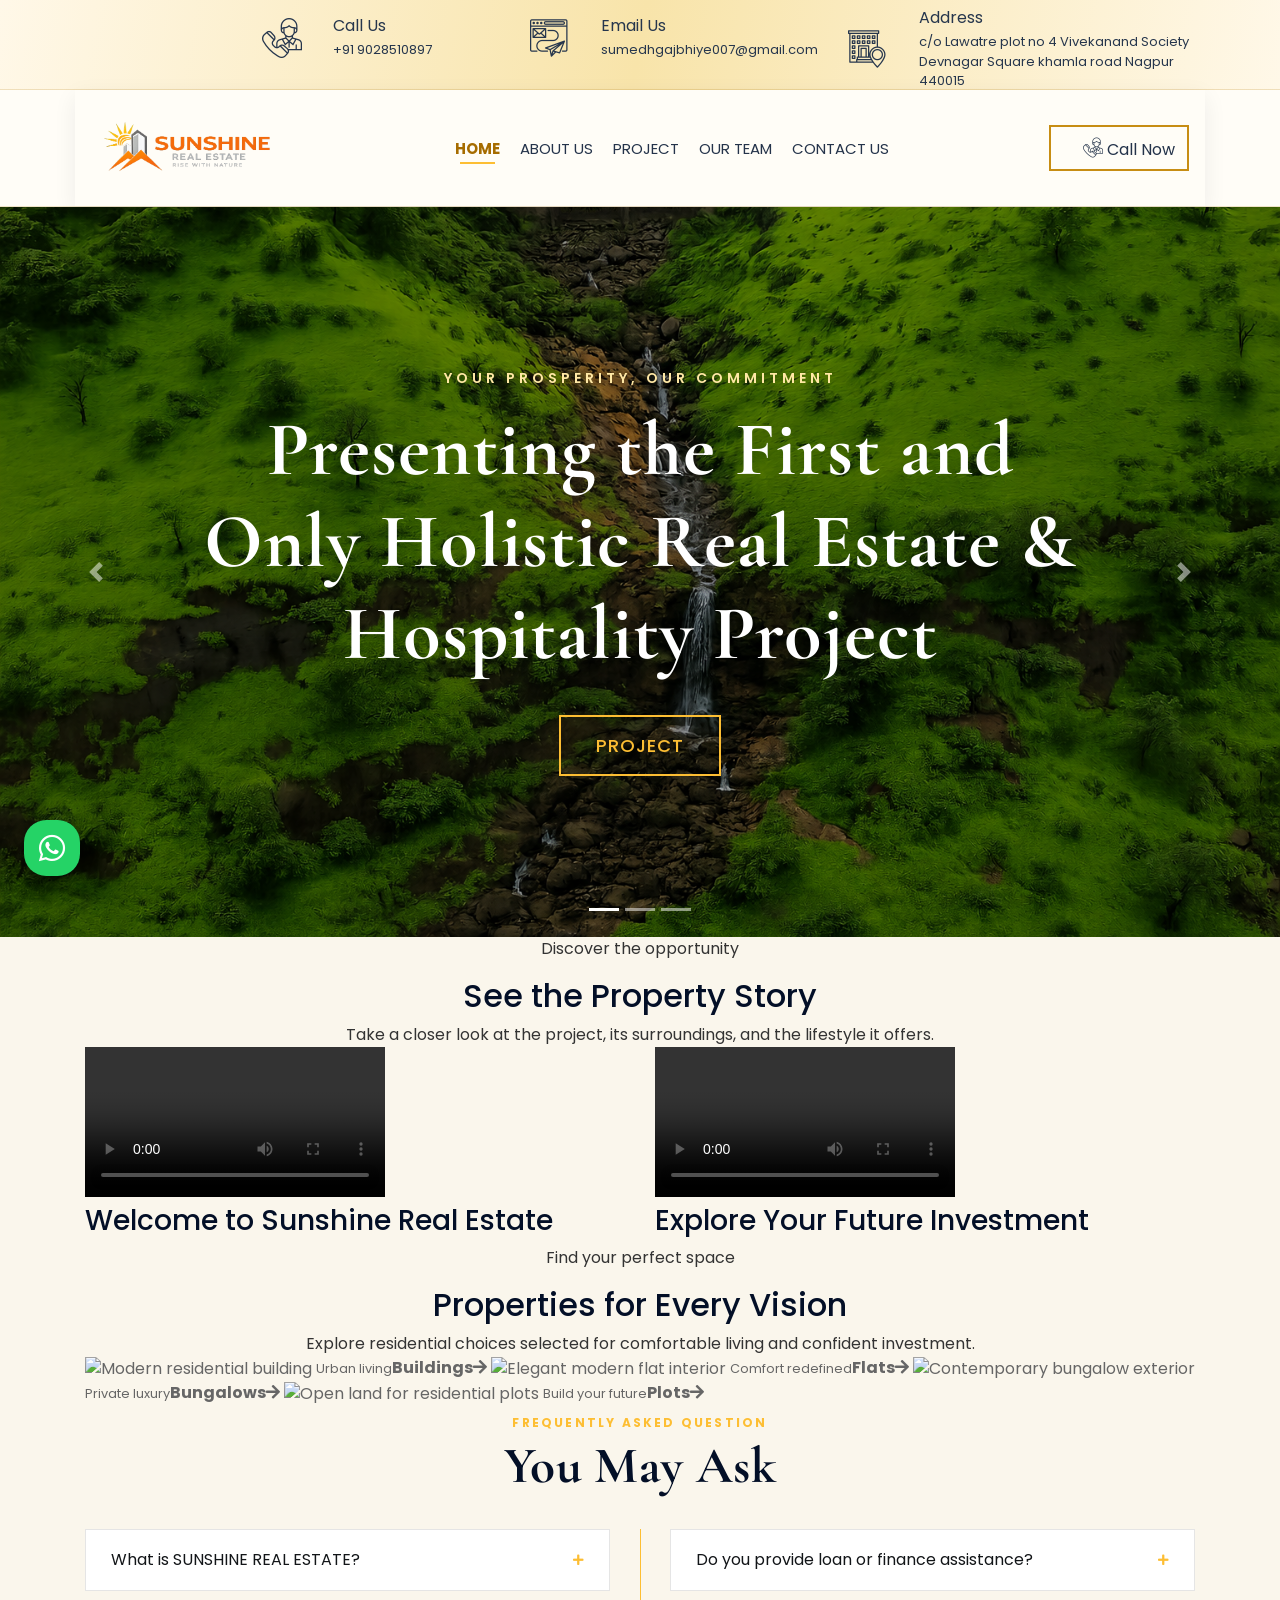
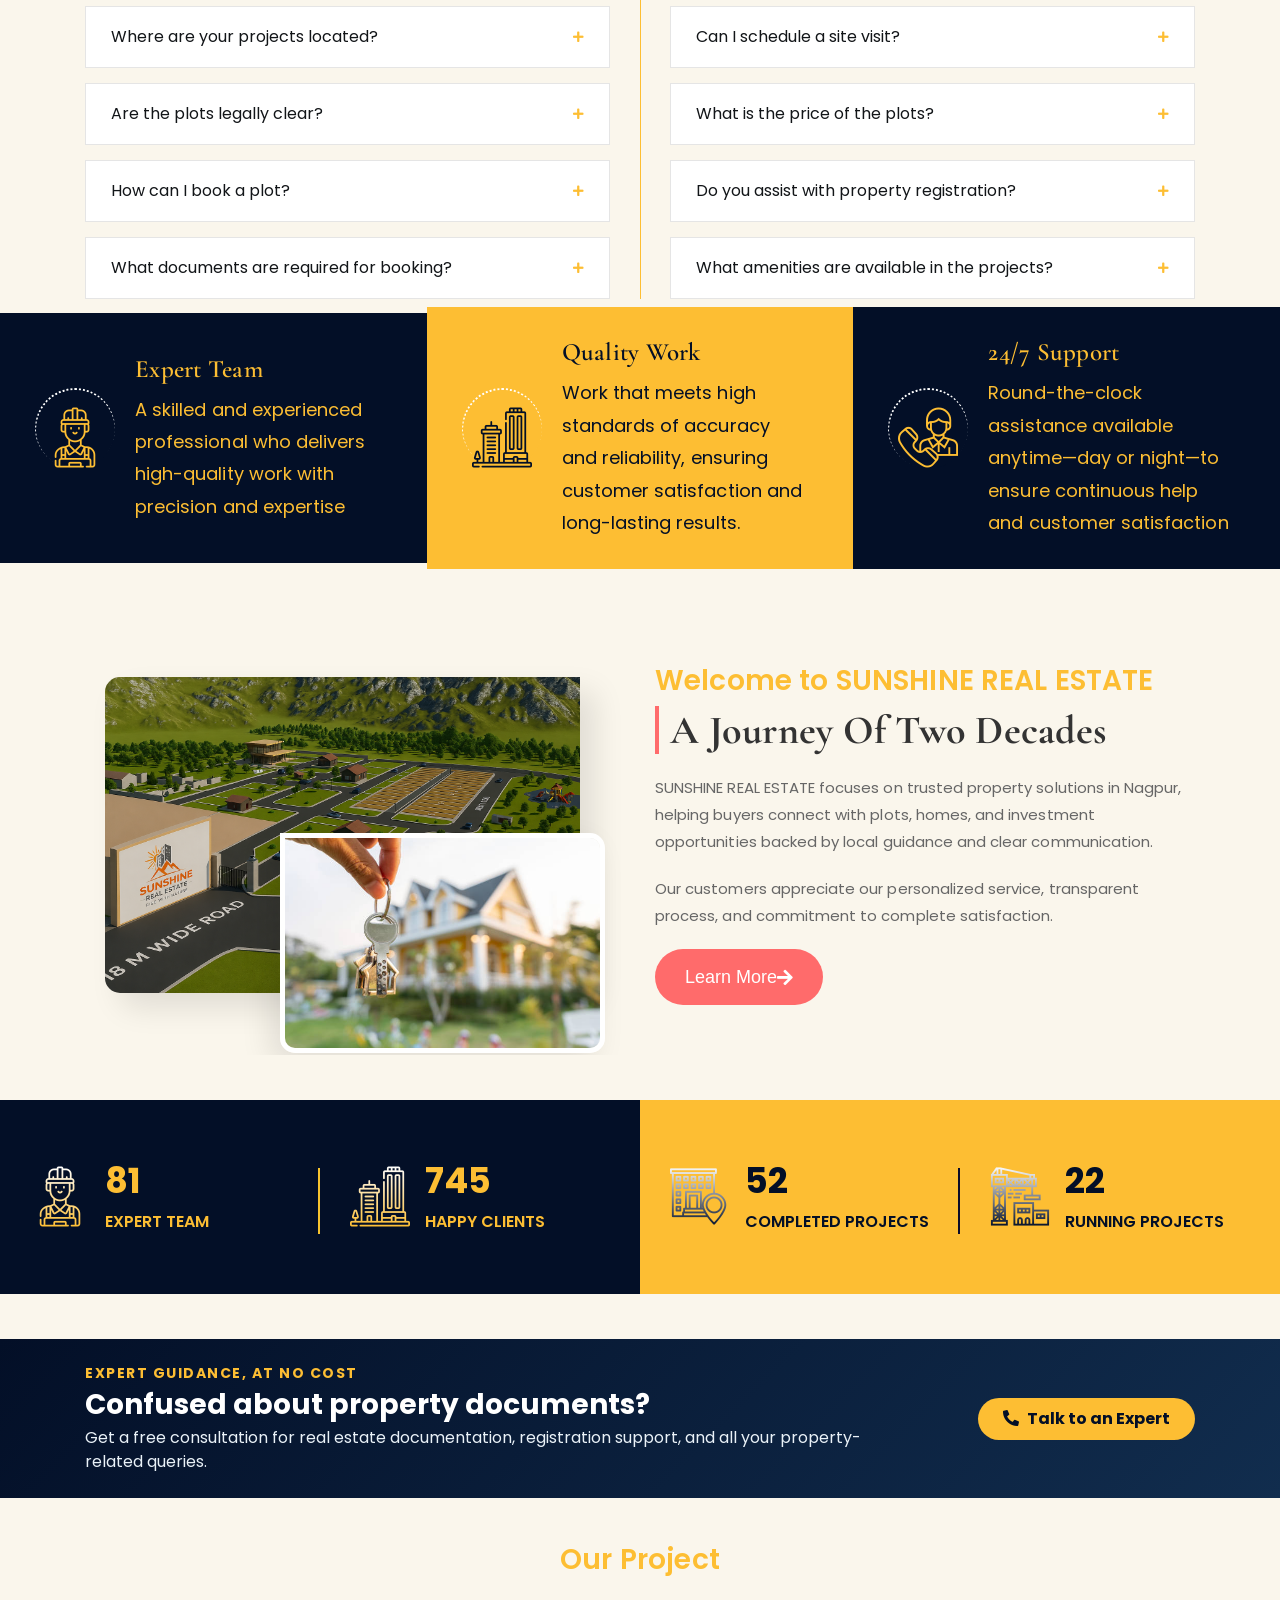
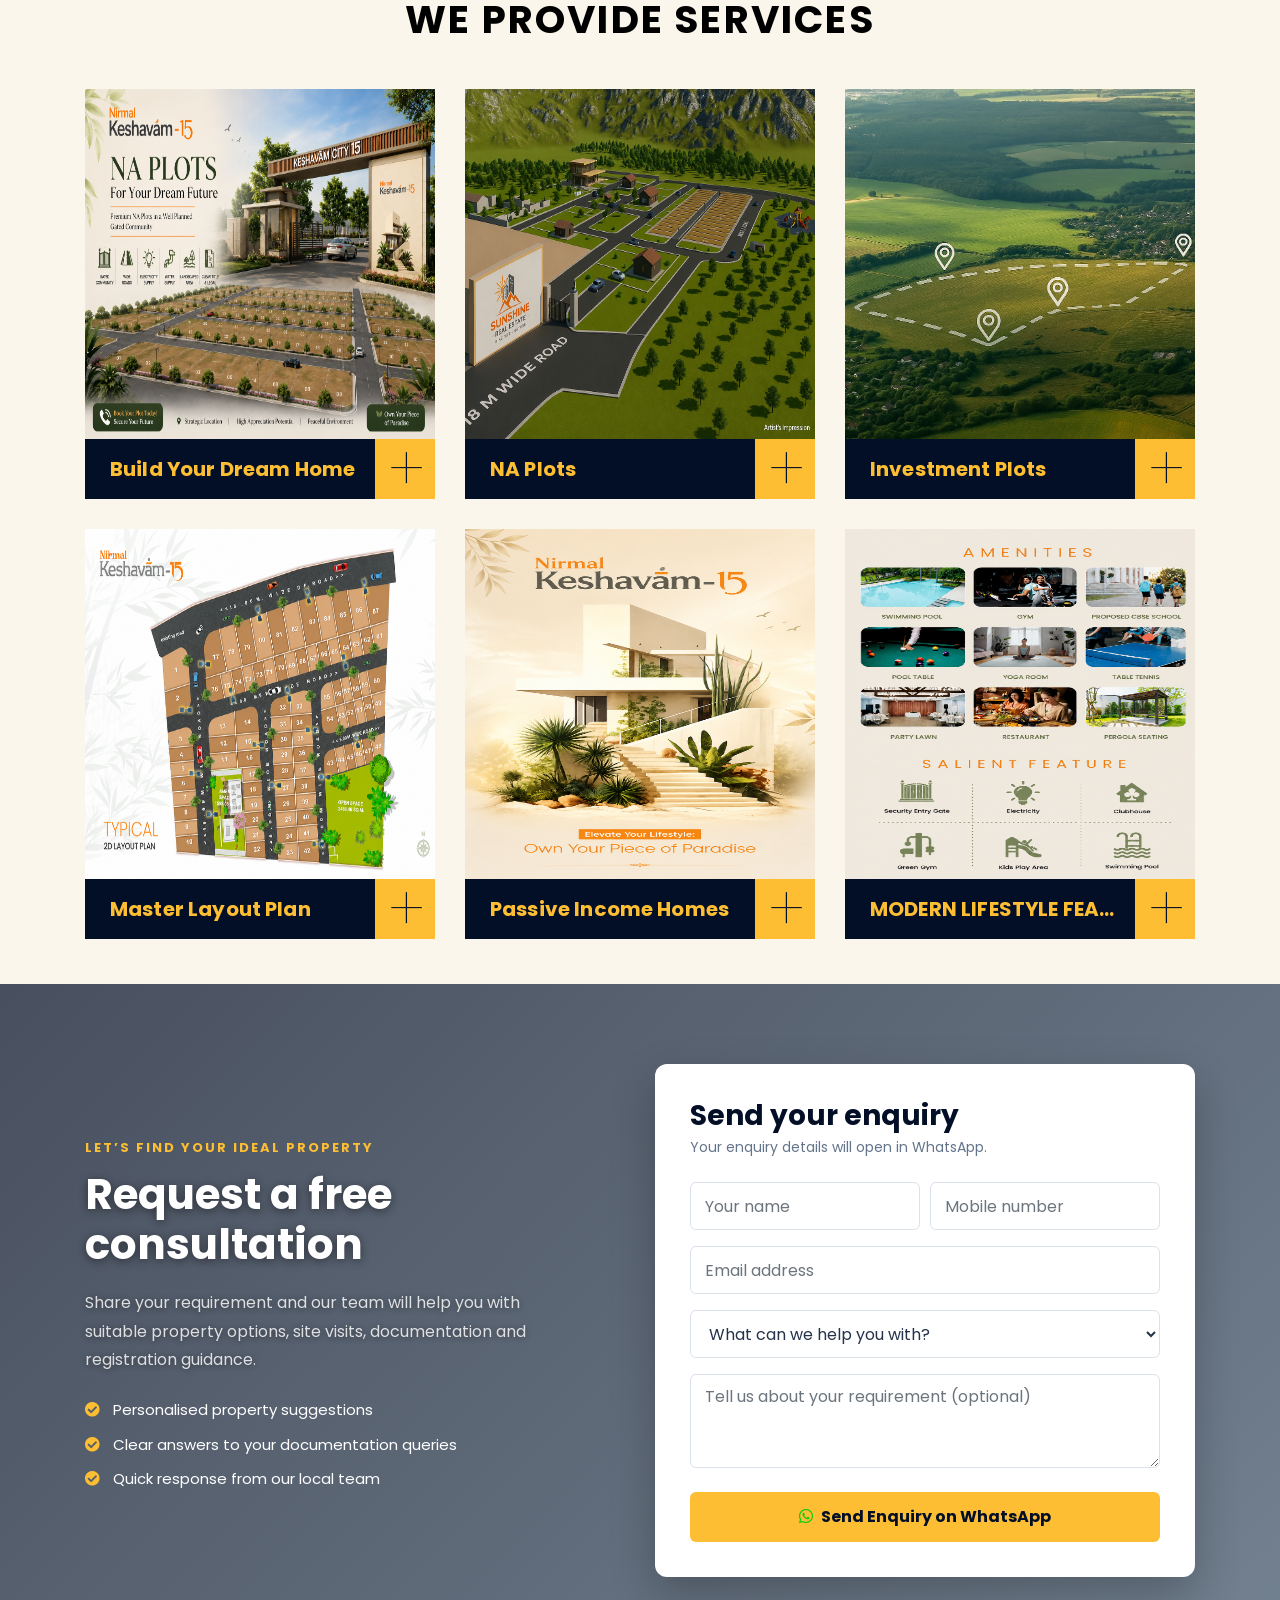
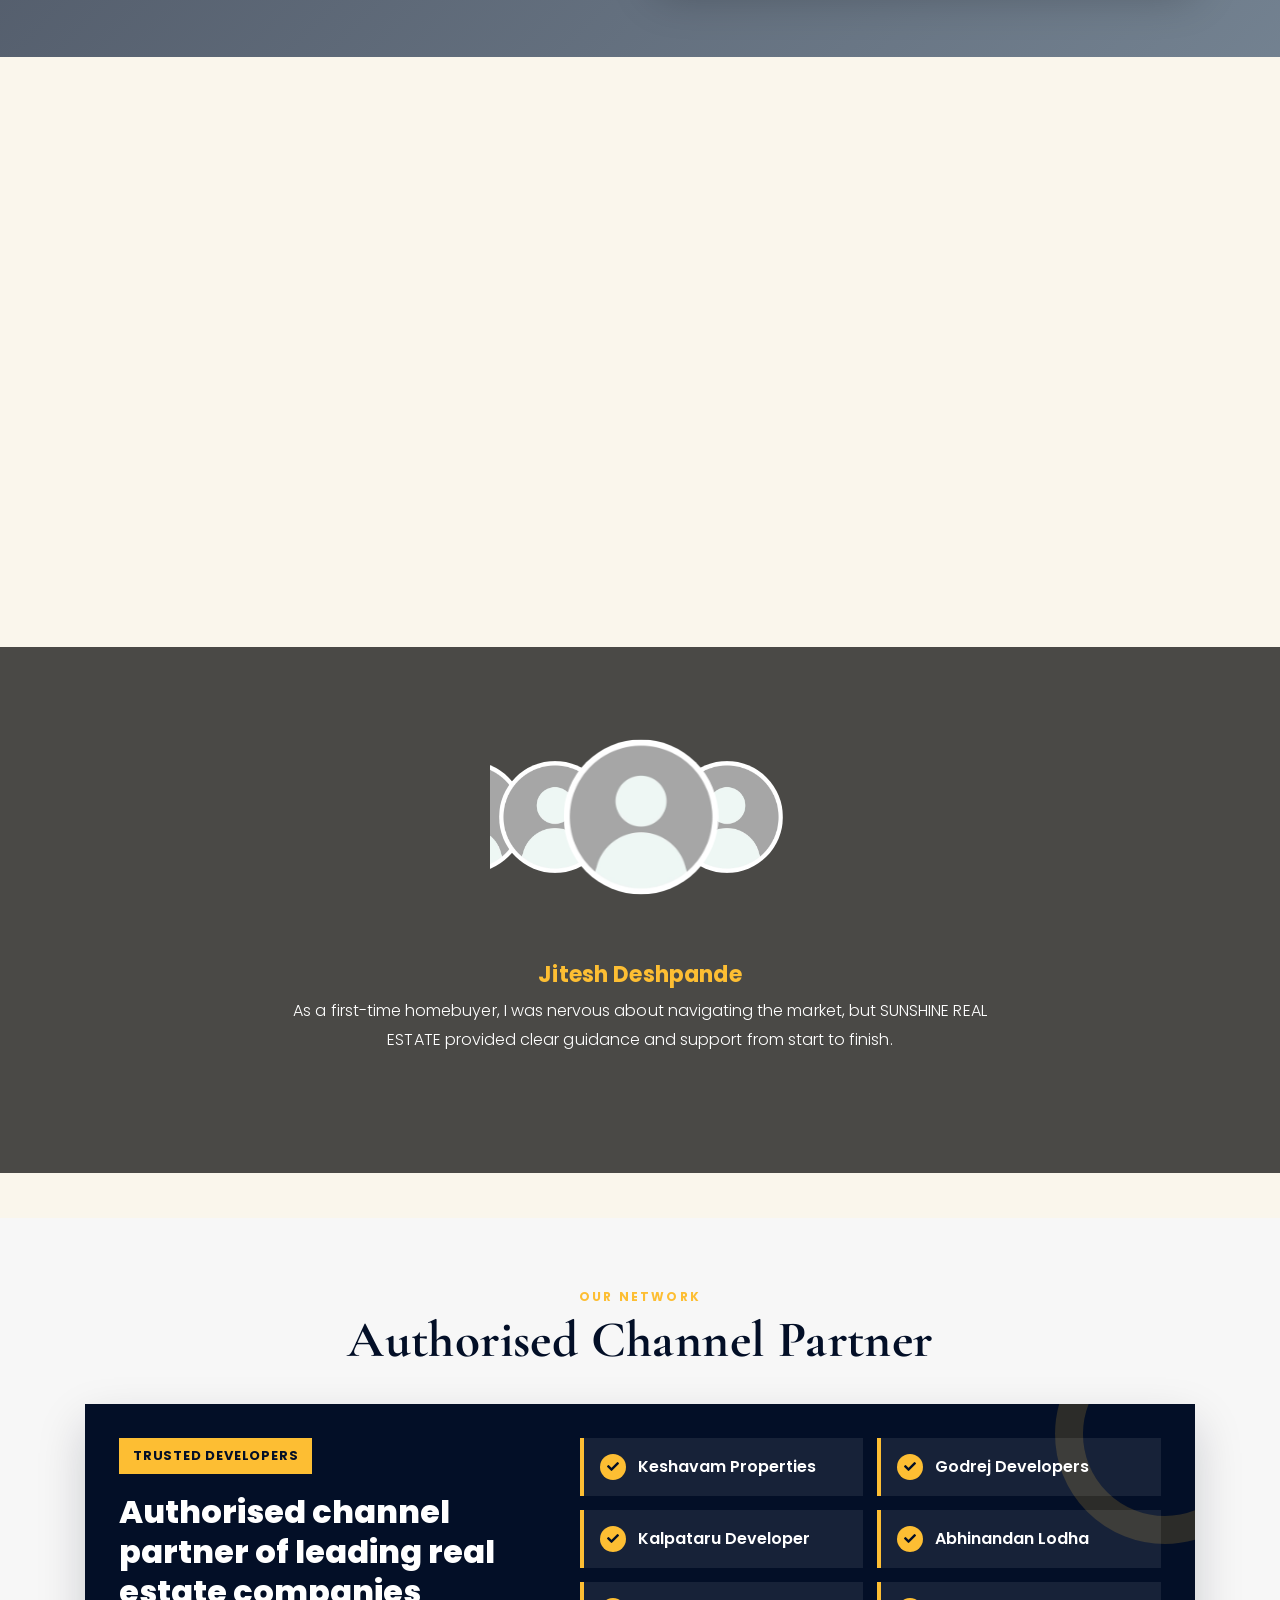
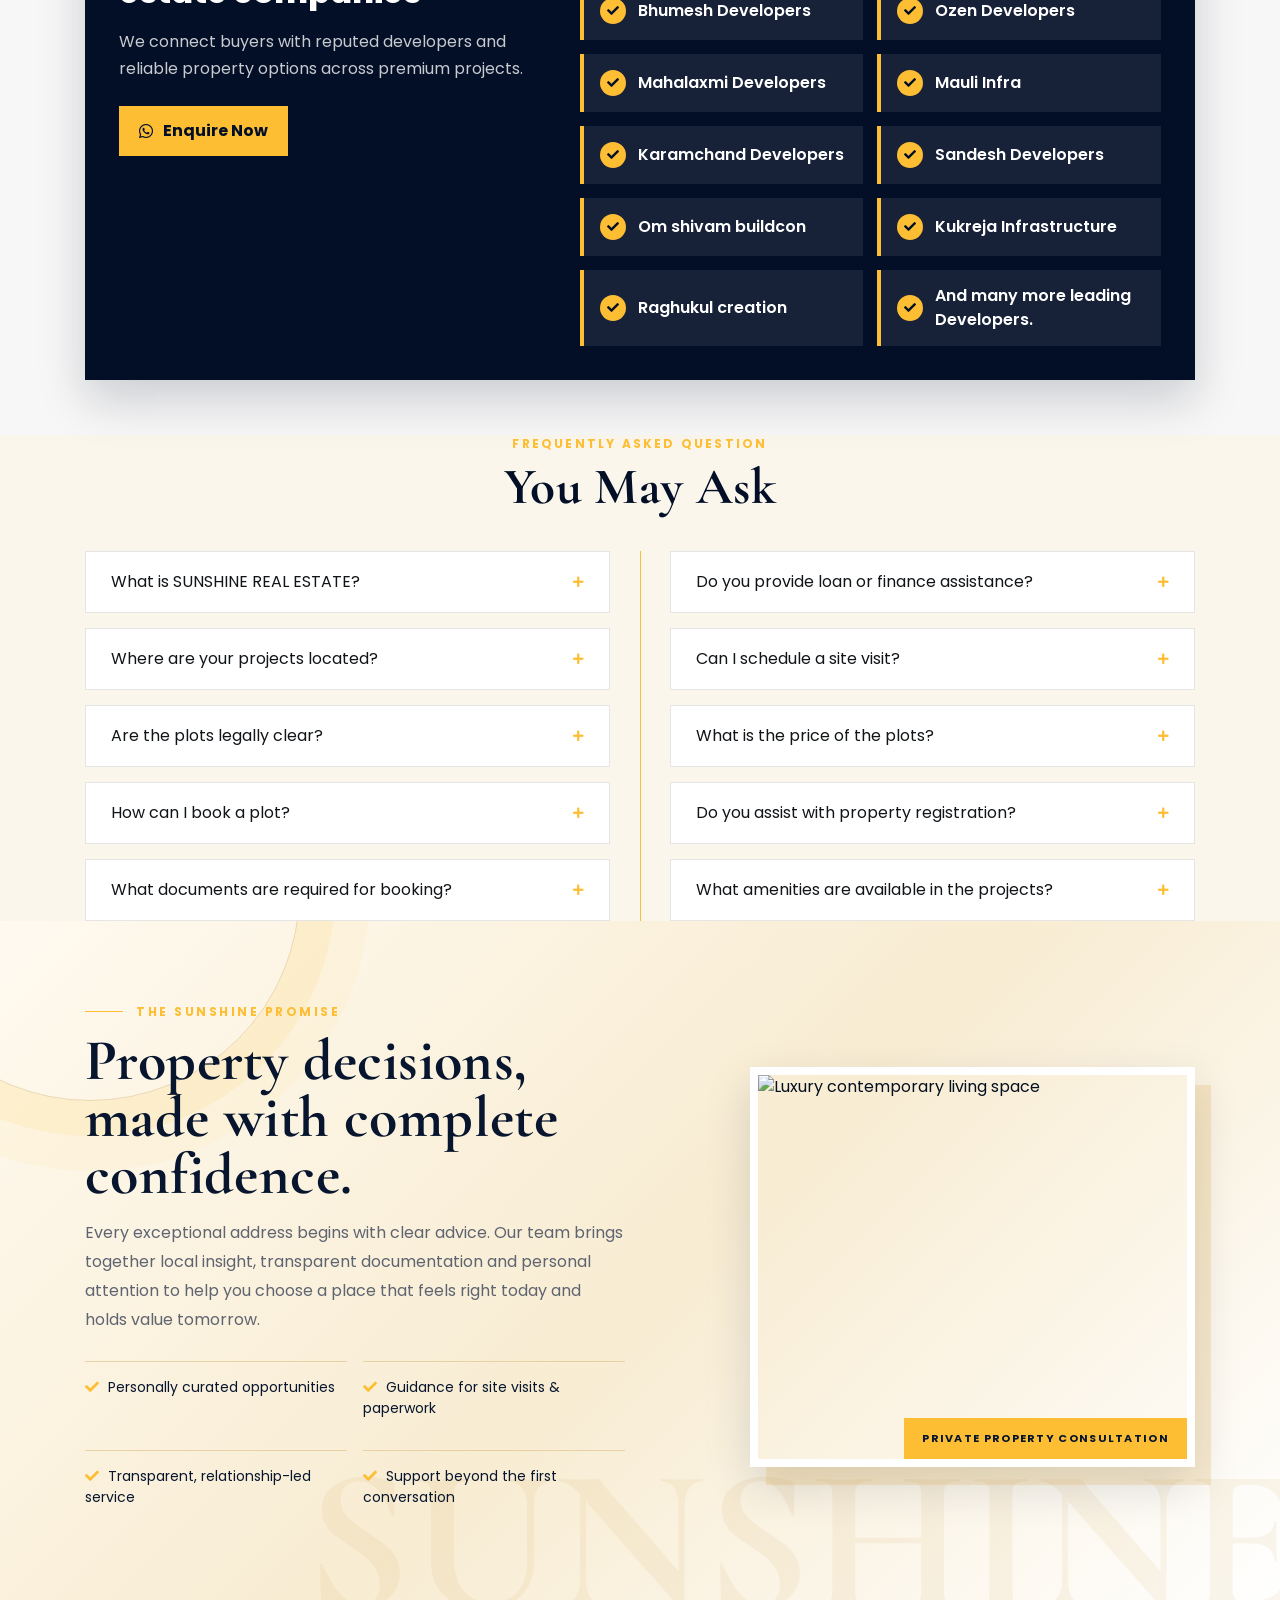
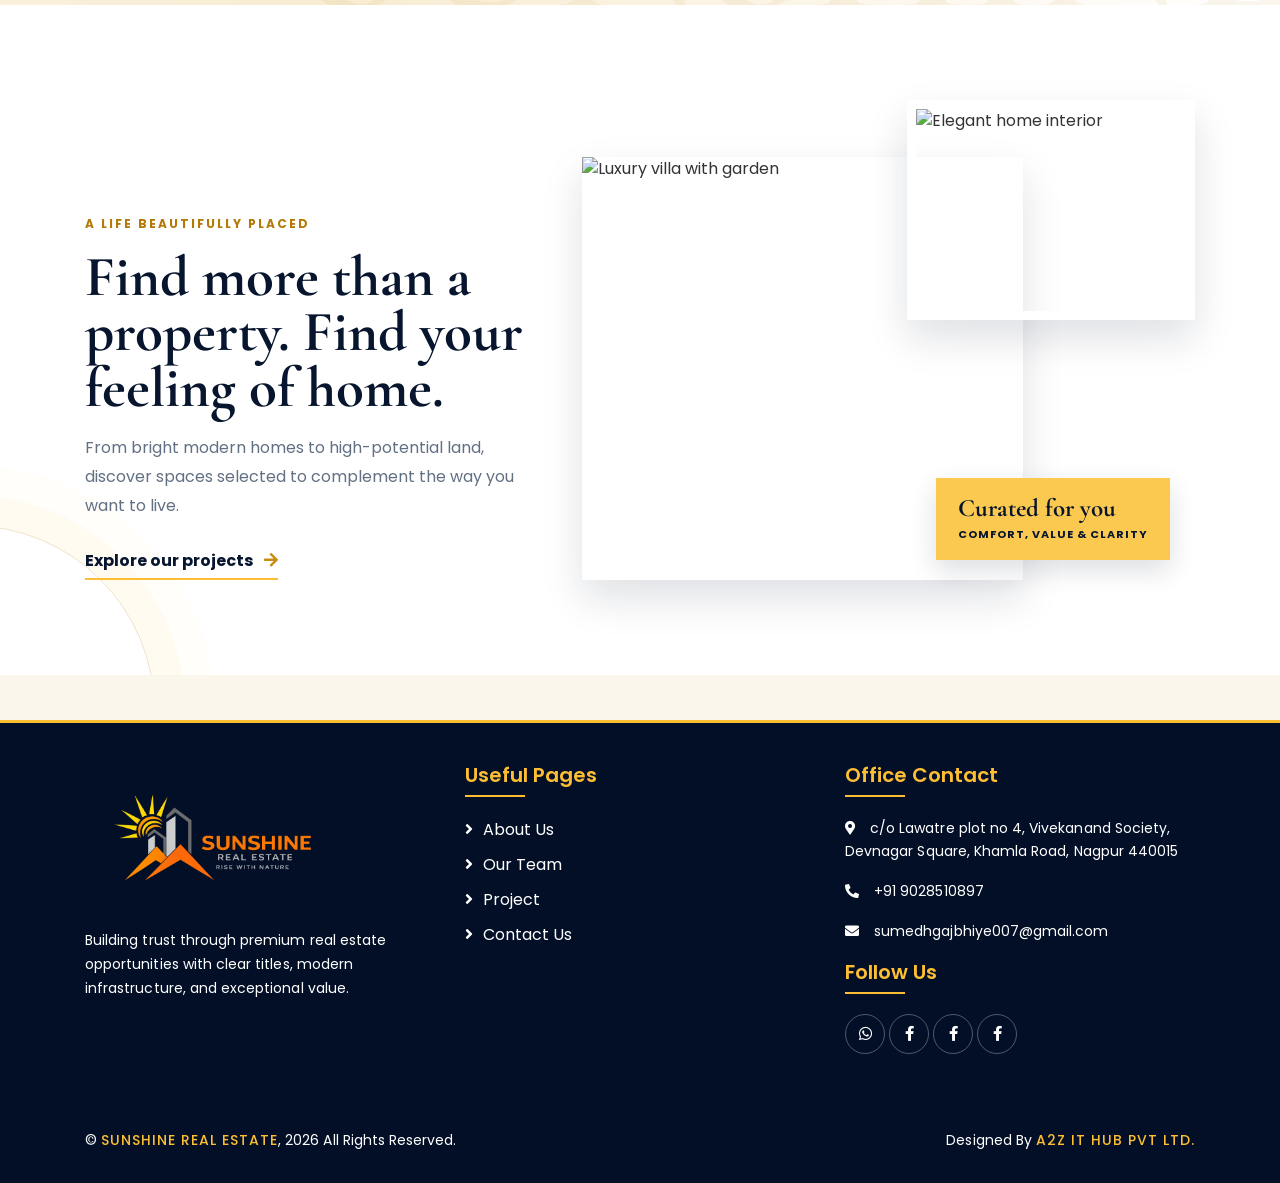
==== commit 5ebdc565: "Update index.html" ====
--- a/index.html
+++ b/index.html
@@ -180,6 +180,217 @@
             </div>
             <!-- Carousel End -->
 
+            <!-- Property Introduction Videos Start -->
+            <section class="property-videos" aria-labelledby="property-videos-title">
+                <div class="container">
+                    <div class="property-videos__heading text-center wow fadeInUp" data-wow-delay="0.1s">
+                        <p>Discover the opportunity</p>
+                        <h2 id="property-videos-title">See the Property Story</h2>
+                        <span>Take a closer look at the project, its surroundings, and the lifestyle it offers.</span>
+                    </div>
+                    <div class="row justify-content-center">
+                        <div class="col-lg-6 mb-4 mb-lg-0 wow fadeInLeft" data-wow-delay="0.2s">
+                            <article class="property-video-card">
+                                <div class="property-video-card__media">
+                                    <video controls preload="metadata" playsinline aria-label="Property introduction video one">
+                                        <source src="image/videos/property-introduction-1.mp4" type="video/mp4">
+                                        Your browser does not support the video tag.
+                                    </video>
+                                </div>
+                                <div class="property-video-card__caption">
+                                    <!-- <span>Video 01</span> -->
+                                    <h3>Welcome to Sunshine Real Estate</h3>
+                                </div>
+                            </article>
+                        </div>
+                        <div class="col-lg-6 wow fadeInRight" data-wow-delay="0.3s">
+                            <article class="property-video-card">
+                                <div class="property-video-card__media">
+                                    <video controls preload="metadata" playsinline aria-label="Property introduction video two">
+                                        <source src="image/videos/property-introduction-2.mp4" type="video/mp4">
+                                        Your browser does not support the video tag.
+                                    </video>
+                                </div>
+                                <div class="property-video-card__caption">
+                                    <!-- <span>Video 02</span> -->
+                                    <h3>Explore Your Future Investment</h3>
+                                </div>
+                            </article>
+                        </div>
+                    </div>
+                </div>
+            </section>
+            <!-- Property Introduction Videos End -->
+
+            <!-- Property Types Start -->
+            <section class="property-types" aria-labelledby="property-types-title">
+                <div class="container">
+                    <div class="property-types__heading text-center wow fadeInUp" data-wow-delay="0.1s">
+                        <p>Find your perfect space</p>
+                        <h2 id="property-types-title">Properties for Every Vision</h2>
+                        <span>Explore residential choices selected for comfortable living and confident investment.</span>
+                    </div>
+                    <div class="property-types__grid">
+                        <a class="property-type-card wow fadeInUp" data-wow-delay="0.1s" href="service.html">
+                            <img src="image/building.jpg" alt="Modern residential building">
+                            <span class="property-type-card__shade"></span>
+                            <span class="property-type-card__content"><small>Urban living</small><strong>Buildings</strong><i class="fas fa-arrow-right"></i></span>
+                        </a>
+                        <a class="property-type-card wow fadeInUp" data-wow-delay="0.2s" href="service.html">
+                            <img src="image/flats.jpg" alt="Elegant modern flat interior">
+                            <span class="property-type-card__shade"></span>
+                            <span class="property-type-card__content"><small>Comfort redefined</small><strong>Flats</strong><i class="fas fa-arrow-right"></i></span>
+                        </a>
+                        <a class="property-type-card wow fadeInUp" data-wow-delay="0.3s" href="service.html">
+                            <img src="image/bunglow.webp" alt="Contemporary bungalow exterior">
+                            <span class="property-type-card__shade"></span>
+                            <span class="property-type-card__content"><small>Private luxury</small><strong>Bungalows</strong><i class="fas fa-arrow-right"></i></span>
+                        </a>
+                        <a class="property-type-card wow fadeInUp" data-wow-delay="0.4s" href="service.html">
+                            <img src="image/plot.png" alt="Open land for residential plots">
+                            <span class="property-type-card__shade"></span>
+                            <span class="property-type-card__content"><small>Build your future</small><strong>Plots</strong><i class="fas fa-arrow-right"></i></span>
+                        </a>
+                    </div>
+                </div>
+            </section>
+            <!-- Property Types End -->
+
+
+             <!-- FAQs Start -->
+            <div class="faqs mt-2">
+                <div class="container">
+                    <div class="section-header text-center">
+                        <p>Frequently Asked Question</p>
+                        <h2>You May Ask</h2>
+                    </div>
+                    <div class="row">
+                        <div class="col-md-6">
+                            <div id="accordion-1">
+                                <div class="card wow fadeInLeft" data-wow-delay="0.1s">
+                                    <div class="card-header">
+                                        <a class="card-link collapsed" data-toggle="collapse" href="#collapseOne">
+                                            What is SUNSHINE REAL ESTATE?
+                                        </a>
+                                    </div>
+                                    <div id="collapseOne" class="collapse" data-parent="#accordion-1">
+                                        <div class="card-body">
+                                            Sunshine real estate is a trusted Nagpur real estate company having 15 years of real estate experience with more than 1000 satisfacted customers, we provide 20 percent Guaranteed returns for Investets and end user's, we deal in residence and commercial properties </div>
+                                    </div>
+                                </div>
+                                <div class="card wow fadeInLeft" data-wow-delay="0.2s">
+                                    <div class="card-header">
+                                        <a class="card-link collapsed" data-toggle="collapse" href="#collapseTwo">
+                                            Where are your projects located?
+                                        </a>
+                                    </div>
+                                    <div id="collapseTwo" class="collapse" data-parent="#accordion-1">
+                                        <div class="card-body">
+                                            Our projects are spread across various parts of Nagpur, including both urban and rural areas. Please visit the Projects section for details.                                        </div>
+                                    </div>
+                                </div>
+                                <div class="card wow fadeInLeft" data-wow-delay="0.3s">
+                                    <div class="card-header">
+                                        <a class="card-link collapsed" data-toggle="collapse" href="#collapseThree">
+                                            Are the plots legally clear?
+                                        </a>
+                                    </div>
+                                    <div id="collapseThree" class="collapse" data-parent="#accordion-1">
+                                        <div class="card-body">
+                                            Yes, all our plots are 100% legally verified with complete documents like NA, 7/12 extract,City Survey Mutation and property clearance certificates.                                        </div>
+                                    </div>
+                                </div>
+                                <div class="card wow fadeInLeft" data-wow-delay="0.4s">
+                                    <div class="card-header">
+                                        <a class="card-link collapsed" data-toggle="collapse" href="#collapseFour">
+                                            How can I book a plot?
+                                        </a>
+                                    </div>
+                                    <div id="collapseFour" class="collapse" data-parent="#accordion-1">
+                                        <div class="card-body">
+                                            You can book a plot by contacting us through the website or by visiting our office in person.                                        </div>
+                                    </div>
+                                </div>
+                                <div class="card wow fadeInLeft" data-wow-delay="0.5s">
+                                    <div class="card-header">
+                                        <a class="card-link collapsed" data-toggle="collapse" href="#collapseFive">
+                                            What documents are required for booking?
+                                        </a>
+                                    </div>
+                                    <div id="collapseFive" class="collapse" data-parent="#accordion-1">
+                                        <div class="card-body">
+                                            You’ll need your Aadhaar card, PAN card, and a passport-size photo to complete the booking.                                        </div>
+                                    </div>
+                                </div>
+                            </div>
+                        </div>
+                        <div class="col-md-6">
+                            <div id="accordion-2">
+                                <div class="card wow fadeInRight" data-wow-delay="0.1s">
+                                    <div class="card-header">
+                                        <a class="card-link collapsed" data-toggle="collapse" href="#collapseSix">
+                                            Do you provide loan or finance assistance?
+                                        </a>
+                                    </div>
+                                    <div id="collapseSix" class="collapse" data-parent="#accordion-2">
+                                        <div class="card-body">
+                                            Yes, we offer assistance with home loans through trusted banks and finance companies.
+                                        </div>
+                                    </div>
+                                </div>
+                                <div class="card wow fadeInRight" data-wow-delay="0.2s">
+                                    <div class="card-header">
+                                        <a class="card-link collapsed" data-toggle="collapse" href="#collapseSeven">
+                                            Can I schedule a site visit?
+                                        </a>
+                                    </div>
+                                    <div id="collapseSeven" class="collapse" data-parent="#accordion-2">
+                                        <div class="card-body">
+                                            Absolutely! Just get in touch with us to book a free site visit at your convenience.                                        </div>
+                                    </div>
+                                </div>
+                                <div class="card wow fadeInRight" data-wow-delay="0.3s">
+                                    <div class="card-header">
+                                        <a class="card-link collapsed" data-toggle="collapse" href="#collapseEight">
+                                            What is the price of the plots?
+                                        </a>
+                                    </div>
+                                    <div id="collapseEight" class="collapse" data-parent="#accordion-2">
+                                        <div class="card-body">
+Plots Starting from Just ₹20 Lakhs! Own your dream plot in a prime location with modern amenities at an affordable price. Whether you're planning to build your dream home or make a smart investment, this is the perfect opportunity.</div>                                    </div>
+                                </div>
+                                <div class="card wow fadeInRight" data-wow-delay="0.4s">
+                                    <div class="card-header">
+                                        <a class="card-link collapsed" data-toggle="collapse" href="#collapseNine">
+                                            Do you assist with property registration?
+                                        </a>
+                                    </div>
+                                    <div id="collapseNine" class="collapse" data-parent="#accordion-2">
+                                        <div class="card-body">
+                                            Yes, we help with the entire registration process and ensure all legal procedures are handled smoothly.                                        </div>
+                                    </div>
+                                </div>
+                                <div class="card wow fadeInRight" data-wow-delay="0.5s">
+                                    <div class="card-header">
+                                        <a class="card-link collapsed" data-toggle="collapse" href="#collapseTen">
+                                            What amenities are available in the projects?
+                                        </a>
+                                    </div>
+                                    <div id="collapseTen" class="collapse" data-parent="#accordion-2">
+                                        <div class="card-body">
+                                            Our projects include amenities like internal roads, water supply, street lights, plot numbering, compound wall, and more.
+
+                                        </div>
+                                    </div>
+                                </div>
+                            </div>
+                        </div>
+                    </div>
+                </div>
+            </div>
+            <!-- FAQs End -->
+
+
             <!-- Feature Start-->
             <div class="feature wow fadeInUp mt-2" data-wow-delay="0.1s">
                 <div class="container-fluid">
@@ -190,7 +401,7 @@
                                     <i class="flaticon-worker"></i>
                                 </div>
                                 <div class="feature-text">
-                                    <h3>Expert Worker</h3>
+                                    <h3>Expert Team</h3>
                                     <p> A skilled and experienced professional who delivers high-quality work with precision and expertise</p>
                                 </div>
                             </div>
@@ -781,7 +992,7 @@
                                     </div>
                                     <div id="collapseOne" class="collapse" data-parent="#accordion-1">
                                         <div class="card-body">
-                                            Sunshine real estate is a trusted Nagpur real estate company having 15 years of real estate experience with more than 1000 satisfacted customers, we provide 20 percent garented returns for Investets and end user's, we deal in residence and commercial properties </div>
+                                            Sunshine real estate is a trusted Nagpur real estate company having 15 years of real estate experience with more than 1000 satisfacted customers, we provide 20 percent Guaranteed returns for Investets and end user's, we deal in residence and commercial properties </div>
                                     </div>
                                 </div>
                                 <div class="card wow fadeInLeft" data-wow-delay="0.2s">
@@ -995,4 +1206,3 @@
         <script src="js/main.js"></script>
     </body>
 </html>
-
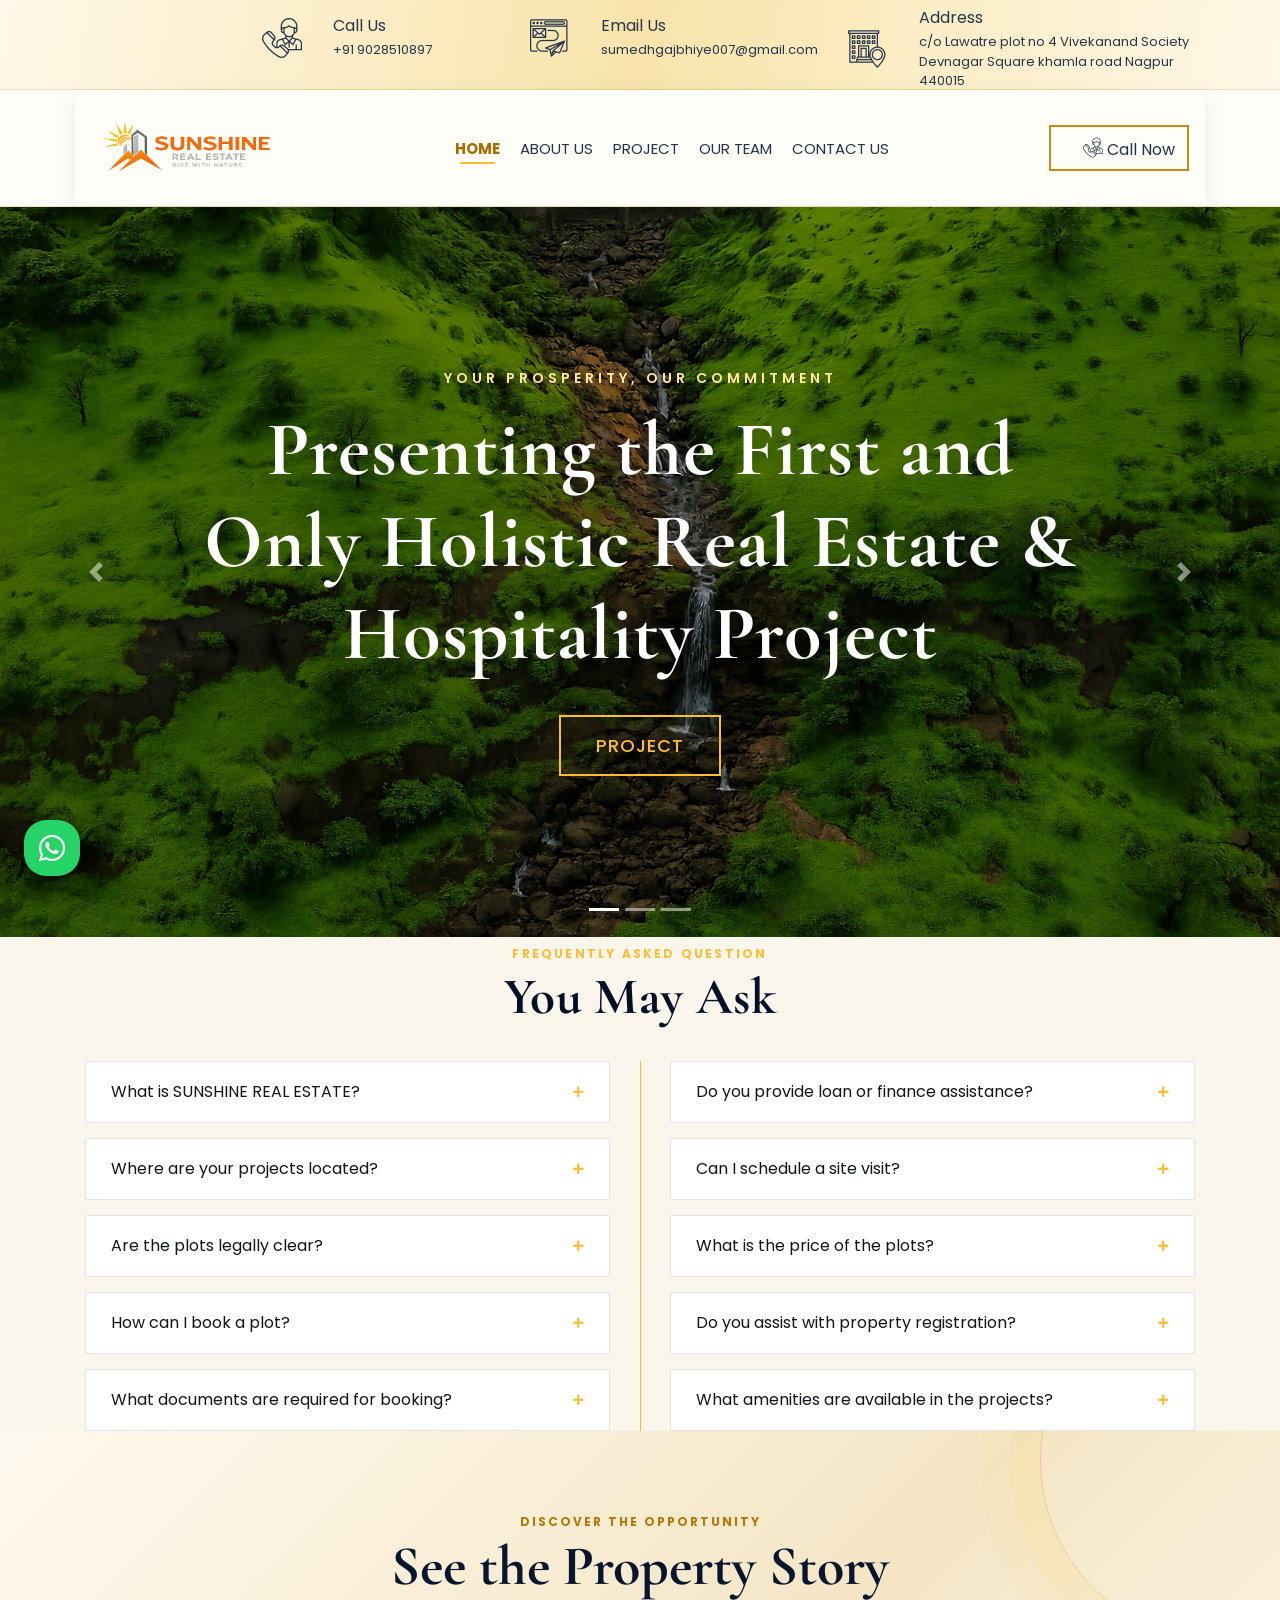
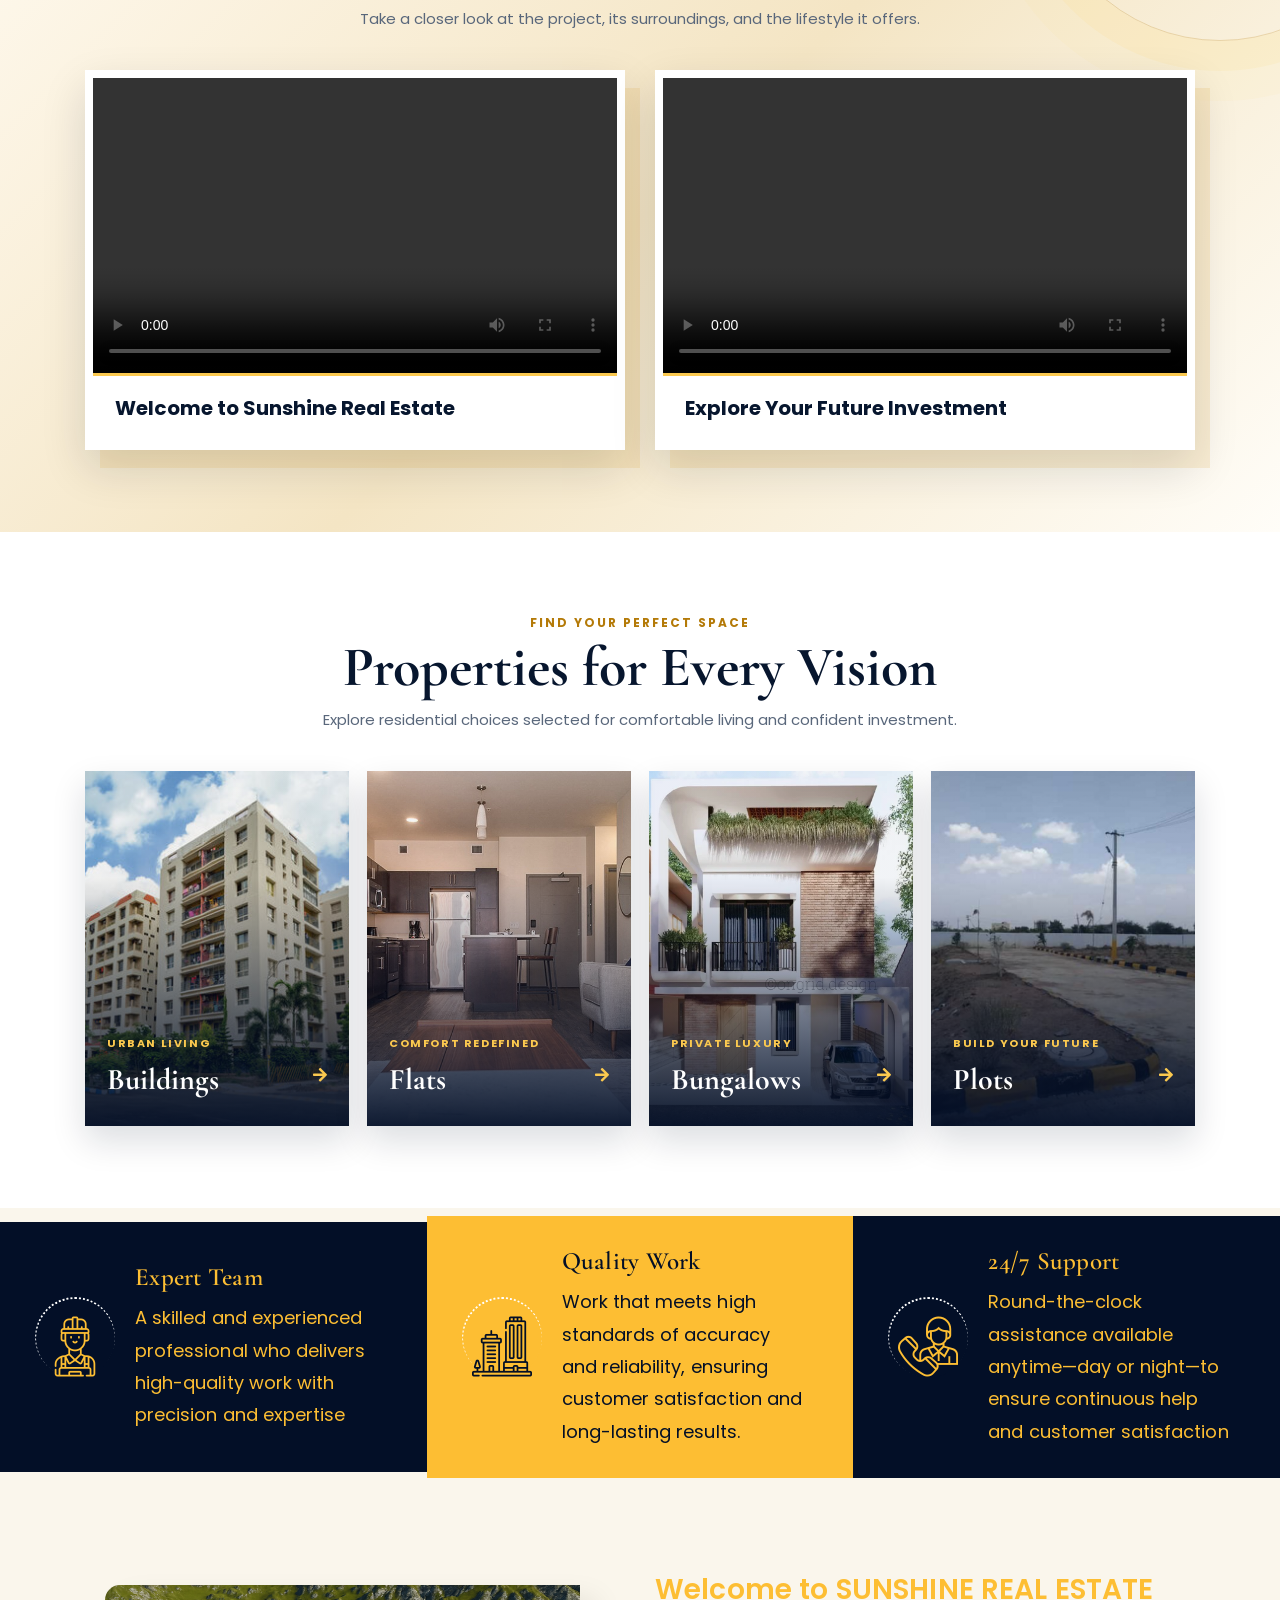
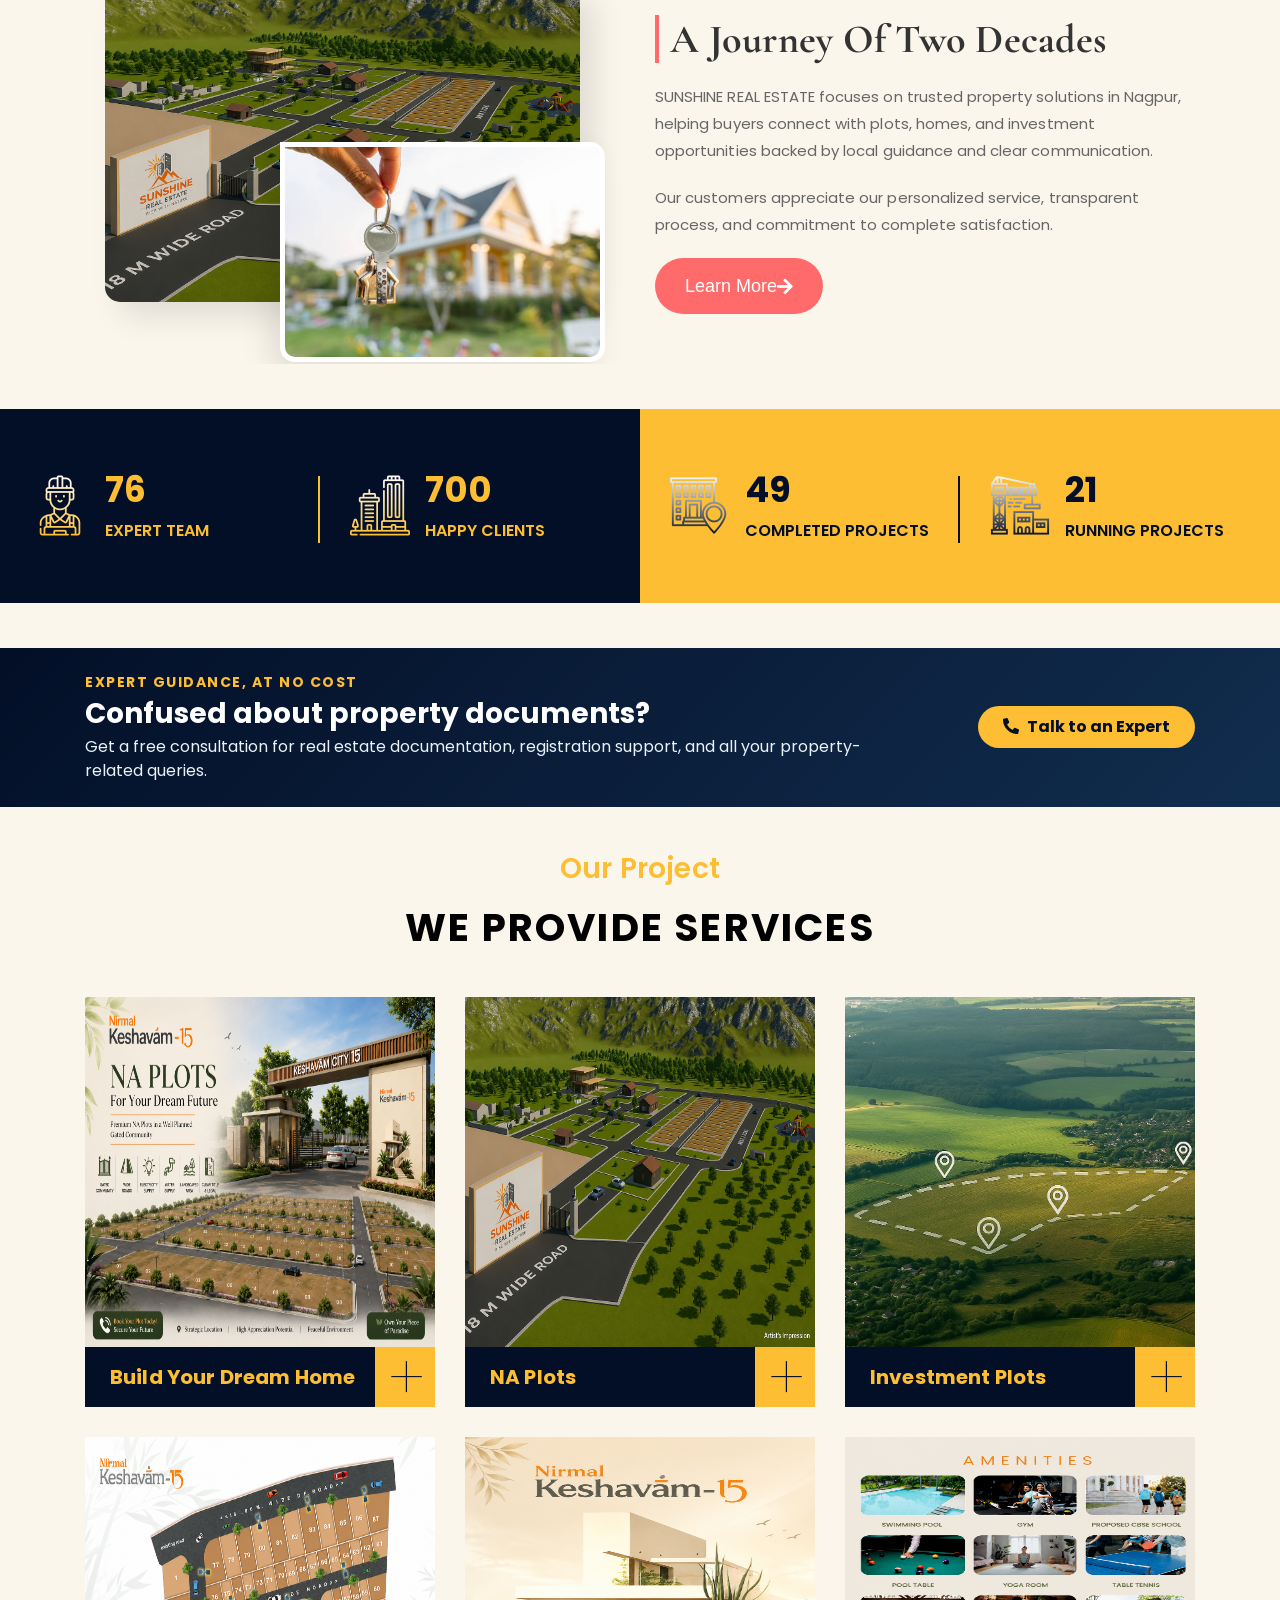
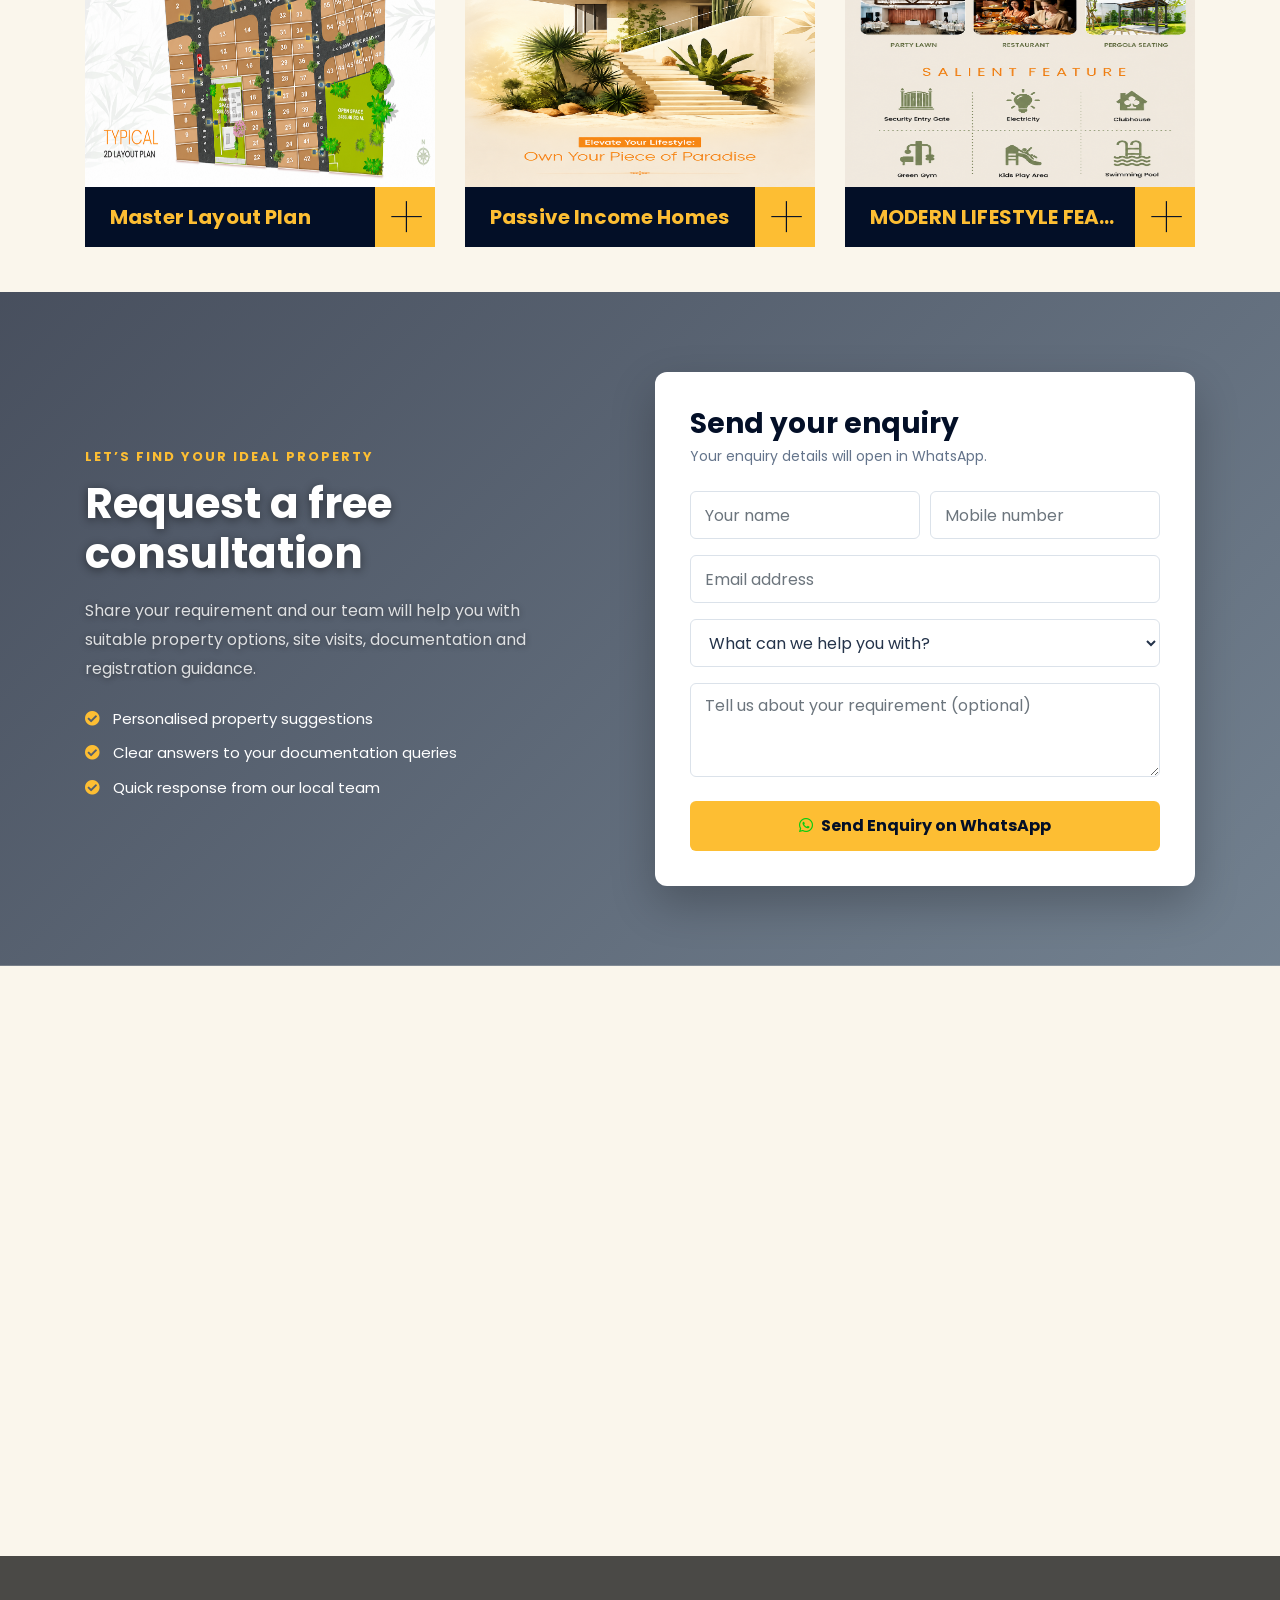
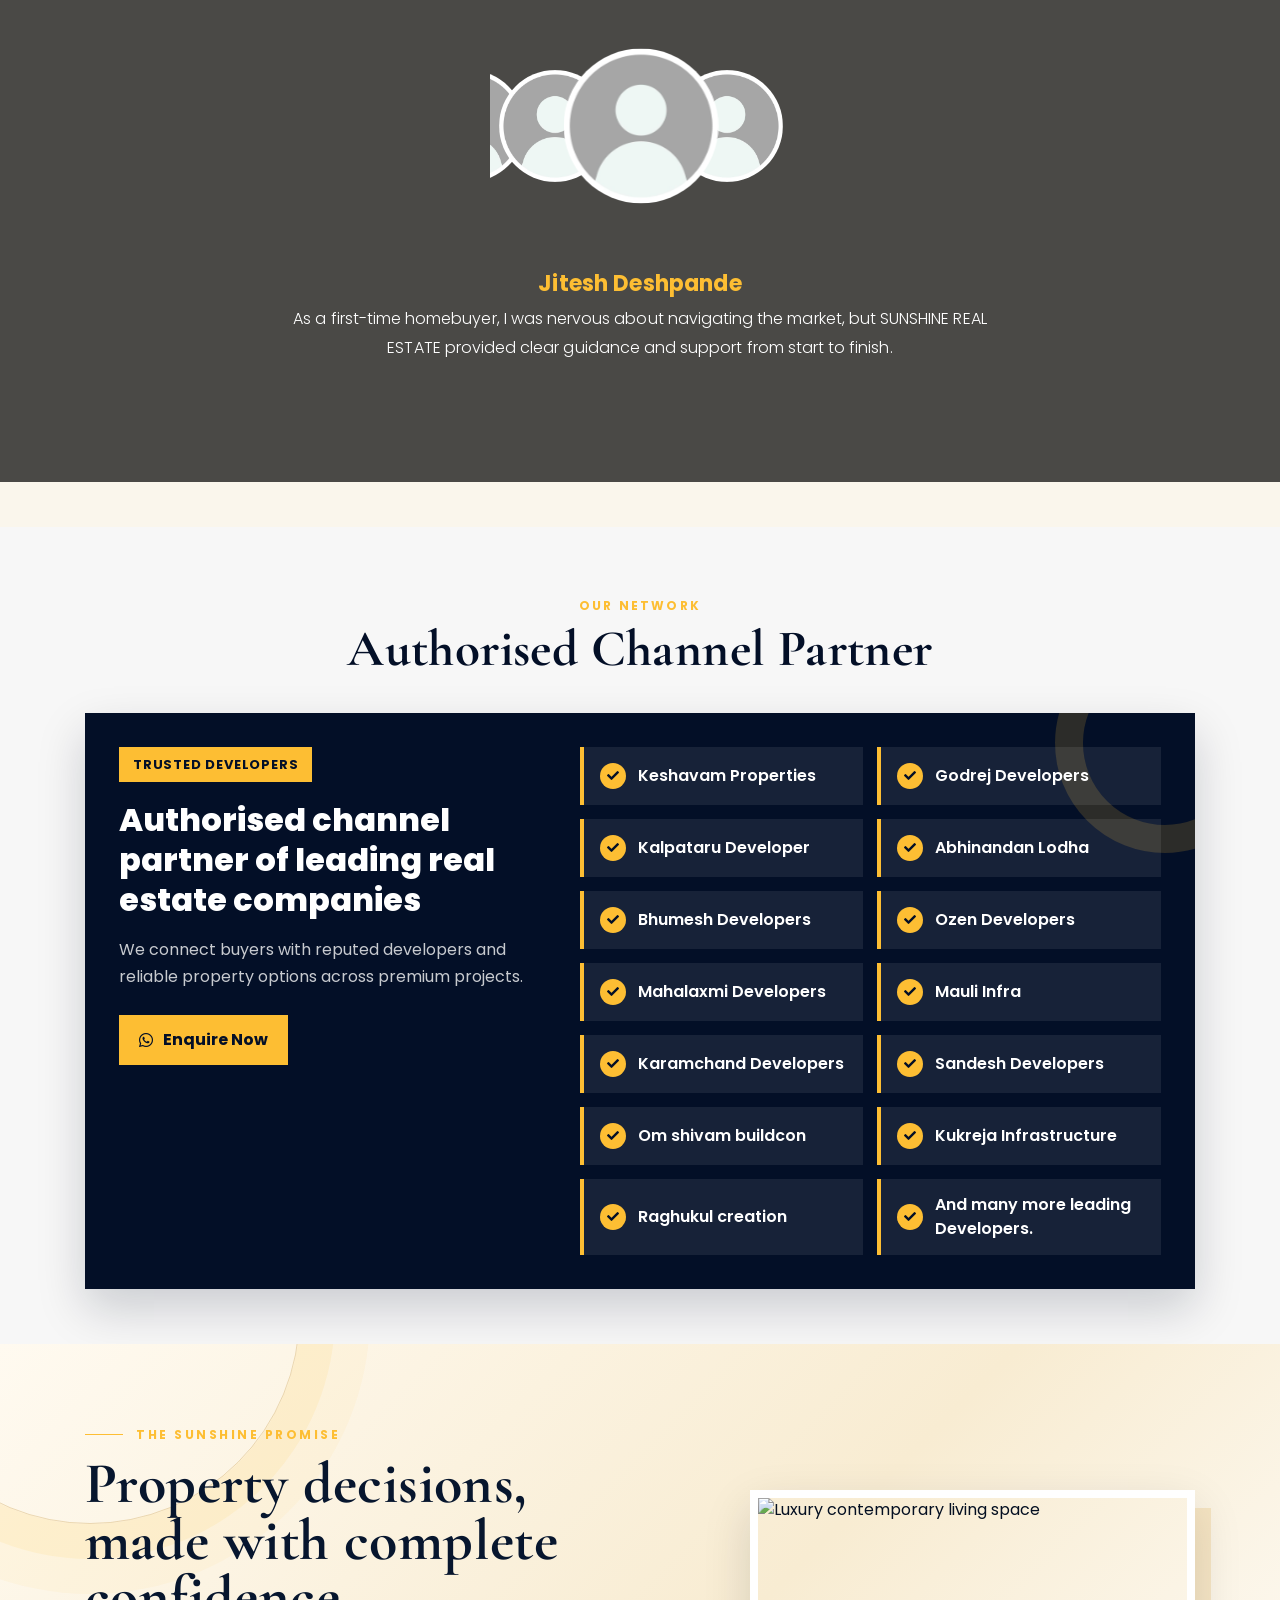
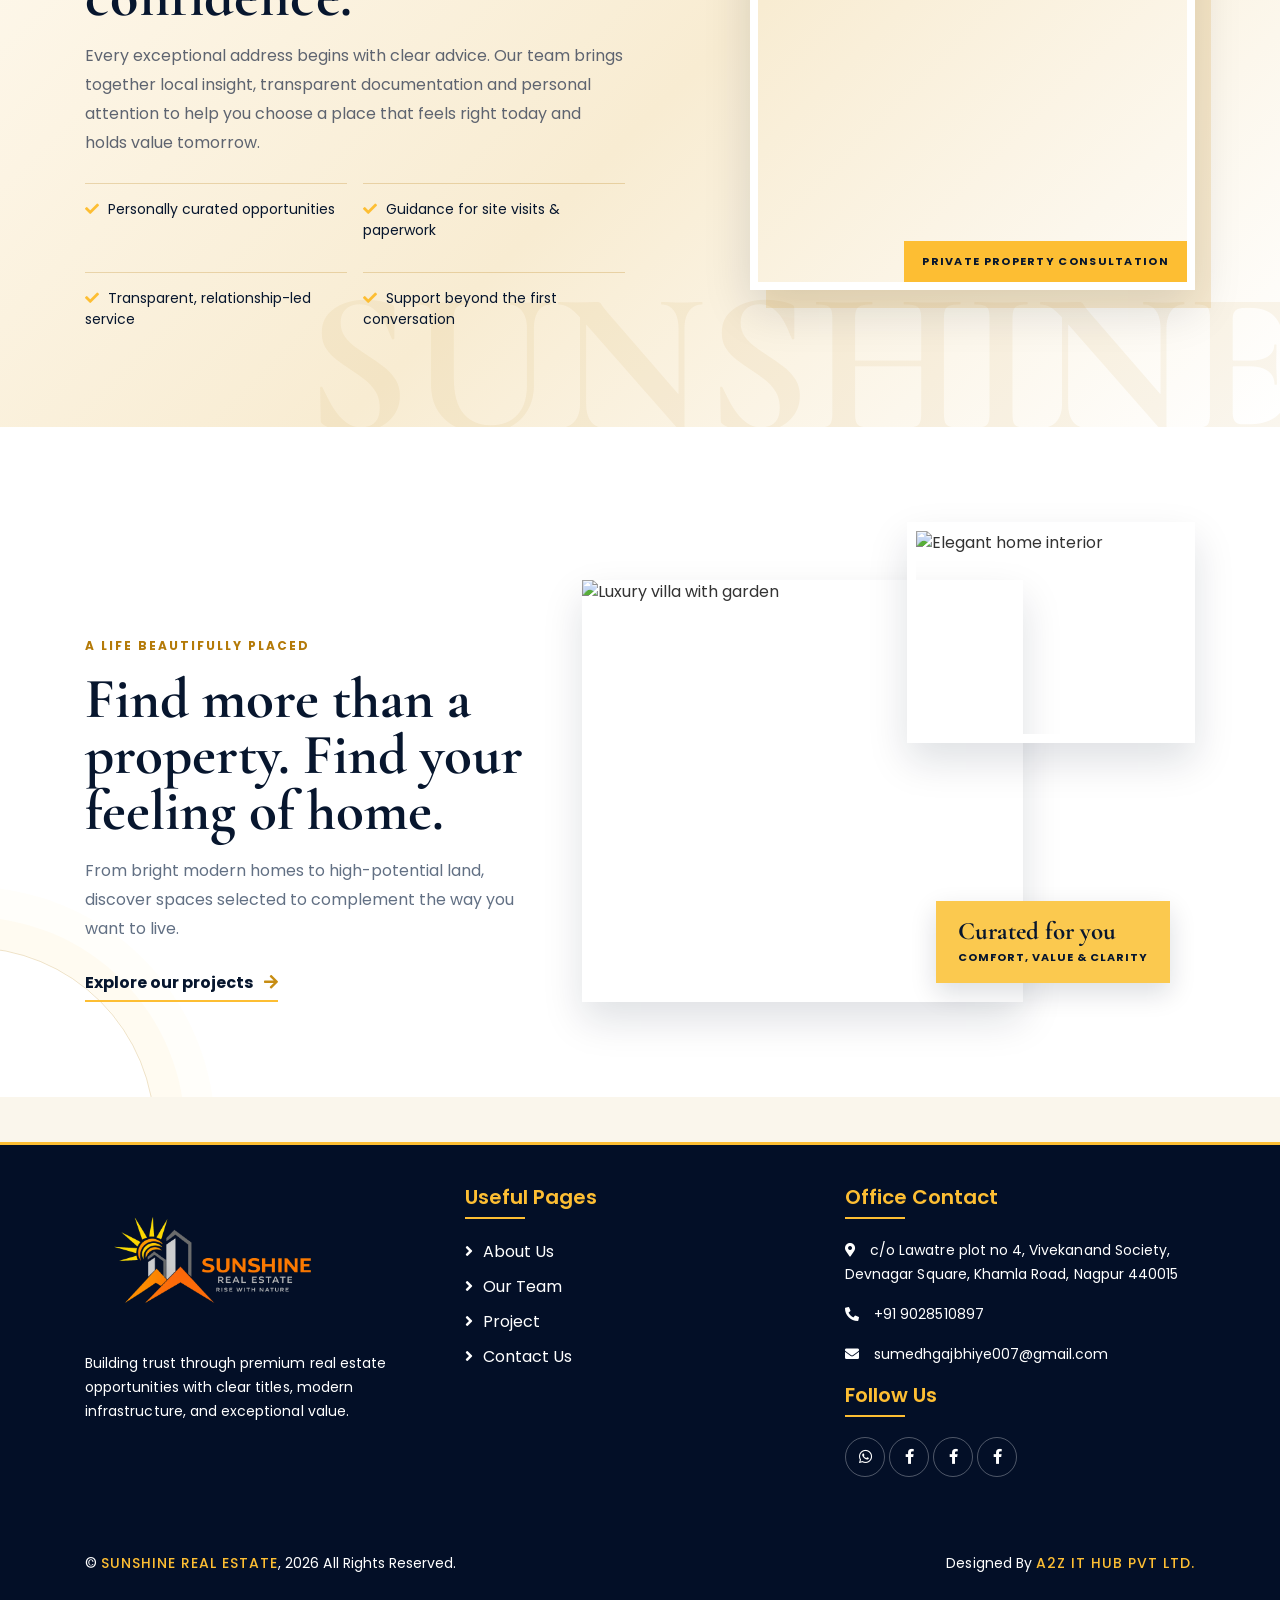
==== commit ff549161: "Update index.html" ====
--- a/index.html
+++ b/index.html
@@ -180,6 +180,142 @@
             </div>
             <!-- Carousel End -->
 
+
+             <!-- FAQs Start -->
+            <div class="faqs mt-2">
+                <div class="container">
+                    <div class="section-header text-center">
+                        <p>Frequently Asked Question</p>
+                        <h2>You May Ask</h2>
+                    </div>
+                    <div class="row">
+                        <div class="col-md-6">
+                            <div id="accordion-1">
+                                <div class="card wow fadeInLeft" data-wow-delay="0.1s">
+                                    <div class="card-header">
+                                        <a class="card-link collapsed" data-toggle="collapse" href="#collapseOne">
+                                            What is SUNSHINE REAL ESTATE?
+                                        </a>
+                                    </div>
+                                    <div id="collapseOne" class="collapse" data-parent="#accordion-1">
+                                        <div class="card-body">
+                                            Sunshine real estate is a trusted Nagpur real estate company having 15 years of real estate experience with more than 1000 satisfacted customers, we provide 20 percent Guaranteed returns for Investets and end user's, we deal in residence and commercial properties </div>
+                                    </div>
+                                </div>
+                                <div class="card wow fadeInLeft" data-wow-delay="0.2s">
+                                    <div class="card-header">
+                                        <a class="card-link collapsed" data-toggle="collapse" href="#collapseTwo">
+                                            Where are your projects located?
+                                        </a>
+                                    </div>
+                                    <div id="collapseTwo" class="collapse" data-parent="#accordion-1">
+                                        <div class="card-body">
+                                            Our projects are spread across various parts of Nagpur, including both urban and rural areas. Please visit the Projects section for details.                                        </div>
+                                    </div>
+                                </div>
+                                <div class="card wow fadeInLeft" data-wow-delay="0.3s">
+                                    <div class="card-header">
+                                        <a class="card-link collapsed" data-toggle="collapse" href="#collapseThree">
+                                            Are the plots legally clear?
+                                        </a>
+                                    </div>
+                                    <div id="collapseThree" class="collapse" data-parent="#accordion-1">
+                                        <div class="card-body">
+                                            Yes, all our plots are 100% legally verified with complete documents like NA, 7/12 extract,City Survey Mutation and property clearance certificates.                                        </div>
+                                    </div>
+                                </div>
+                                <div class="card wow fadeInLeft" data-wow-delay="0.4s">
+                                    <div class="card-header">
+                                        <a class="card-link collapsed" data-toggle="collapse" href="#collapseFour">
+                                            How can I book a plot?
+                                        </a>
+                                    </div>
+                                    <div id="collapseFour" class="collapse" data-parent="#accordion-1">
+                                        <div class="card-body">
+                                            You can book a plot by contacting us through the website or by visiting our office in person.                                        </div>
+                                    </div>
+                                </div>
+                                <div class="card wow fadeInLeft" data-wow-delay="0.5s">
+                                    <div class="card-header">
+                                        <a class="card-link collapsed" data-toggle="collapse" href="#collapseFive">
+                                            What documents are required for booking?
+                                        </a>
+                                    </div>
+                                    <div id="collapseFive" class="collapse" data-parent="#accordion-1">
+                                        <div class="card-body">
+                                            You’ll need your Aadhaar card, PAN card, and a passport-size photo to complete the booking.                                        </div>
+                                    </div>
+                                </div>
+                            </div>
+                        </div>
+                        <div class="col-md-6">
+                            <div id="accordion-2">
+                                <div class="card wow fadeInRight" data-wow-delay="0.1s">
+                                    <div class="card-header">
+                                        <a class="card-link collapsed" data-toggle="collapse" href="#collapseSix">
+                                            Do you provide loan or finance assistance?
+                                        </a>
+                                    </div>
+                                    <div id="collapseSix" class="collapse" data-parent="#accordion-2">
+                                        <div class="card-body">
+                                            Yes, we offer assistance with home loans through trusted banks and finance companies.
+                                        </div>
+                                    </div>
+                                </div>
+                                <div class="card wow fadeInRight" data-wow-delay="0.2s">
+                                    <div class="card-header">
+                                        <a class="card-link collapsed" data-toggle="collapse" href="#collapseSeven">
+                                            Can I schedule a site visit?
+                                        </a>
+                                    </div>
+                                    <div id="collapseSeven" class="collapse" data-parent="#accordion-2">
+                                        <div class="card-body">
+                                            Absolutely! Just get in touch with us to book a free site visit at your convenience.                                        </div>
+                                    </div>
+                                </div>
+                                <div class="card wow fadeInRight" data-wow-delay="0.3s">
+                                    <div class="card-header">
+                                        <a class="card-link collapsed" data-toggle="collapse" href="#collapseEight">
+                                            What is the price of the plots?
+                                        </a>
+                                    </div>
+                                    <div id="collapseEight" class="collapse" data-parent="#accordion-2">
+                                        <div class="card-body">
+Plots Starting from Just ₹20 Lakhs! Own your dream plot in a prime location with modern amenities at an affordable price. Whether you're planning to build your dream home or make a smart investment, this is the perfect opportunity.</div>                                    </div>
+                                </div>
+                                <div class="card wow fadeInRight" data-wow-delay="0.4s">
+                                    <div class="card-header">
+                                        <a class="card-link collapsed" data-toggle="collapse" href="#collapseNine">
+                                            Do you assist with property registration?
+                                        </a>
+                                    </div>
+                                    <div id="collapseNine" class="collapse" data-parent="#accordion-2">
+                                        <div class="card-body">
+                                            Yes, we help with the entire registration process and ensure all legal procedures are handled smoothly.                                        </div>
+                                    </div>
+                                </div>
+                                <div class="card wow fadeInRight" data-wow-delay="0.5s">
+                                    <div class="card-header">
+                                        <a class="card-link collapsed" data-toggle="collapse" href="#collapseTen">
+                                            What amenities are available in the projects?
+                                        </a>
+                                    </div>
+                                    <div id="collapseTen" class="collapse" data-parent="#accordion-2">
+                                        <div class="card-body">
+                                            Our projects include amenities like internal roads, water supply, street lights, plot numbering, compound wall, and more.
+
+                                        </div>
+                                    </div>
+                                </div>
+                            </div>
+                        </div>
+                    </div>
+                </div>
+            </div>
+            <!-- FAQs End -->
+
+
+            
             <!-- Property Introduction Videos Start -->
             <section class="property-videos" aria-labelledby="property-videos-title">
                 <div class="container">
@@ -257,139 +393,7 @@
             <!-- Property Types End -->
 
 
-             <!-- FAQs Start -->
-            <div class="faqs mt-2">
-                <div class="container">
-                    <div class="section-header text-center">
-                        <p>Frequently Asked Question</p>
-                        <h2>You May Ask</h2>
-                    </div>
-                    <div class="row">
-                        <div class="col-md-6">
-                            <div id="accordion-1">
-                                <div class="card wow fadeInLeft" data-wow-delay="0.1s">
-                                    <div class="card-header">
-                                        <a class="card-link collapsed" data-toggle="collapse" href="#collapseOne">
-                                            What is SUNSHINE REAL ESTATE?
-                                        </a>
-                                    </div>
-                                    <div id="collapseOne" class="collapse" data-parent="#accordion-1">
-                                        <div class="card-body">
-                                            Sunshine real estate is a trusted Nagpur real estate company having 15 years of real estate experience with more than 1000 satisfacted customers, we provide 20 percent Guaranteed returns for Investets and end user's, we deal in residence and commercial properties </div>
-                                    </div>
-                                </div>
-                                <div class="card wow fadeInLeft" data-wow-delay="0.2s">
-                                    <div class="card-header">
-                                        <a class="card-link collapsed" data-toggle="collapse" href="#collapseTwo">
-                                            Where are your projects located?
-                                        </a>
-                                    </div>
-                                    <div id="collapseTwo" class="collapse" data-parent="#accordion-1">
-                                        <div class="card-body">
-                                            Our projects are spread across various parts of Nagpur, including both urban and rural areas. Please visit the Projects section for details.                                        </div>
-                                    </div>
-                                </div>
-                                <div class="card wow fadeInLeft" data-wow-delay="0.3s">
-                                    <div class="card-header">
-                                        <a class="card-link collapsed" data-toggle="collapse" href="#collapseThree">
-                                            Are the plots legally clear?
-                                        </a>
-                                    </div>
-                                    <div id="collapseThree" class="collapse" data-parent="#accordion-1">
-                                        <div class="card-body">
-                                            Yes, all our plots are 100% legally verified with complete documents like NA, 7/12 extract,City Survey Mutation and property clearance certificates.                                        </div>
-                                    </div>
-                                </div>
-                                <div class="card wow fadeInLeft" data-wow-delay="0.4s">
-                                    <div class="card-header">
-                                        <a class="card-link collapsed" data-toggle="collapse" href="#collapseFour">
-                                            How can I book a plot?
-                                        </a>
-                                    </div>
-                                    <div id="collapseFour" class="collapse" data-parent="#accordion-1">
-                                        <div class="card-body">
-                                            You can book a plot by contacting us through the website or by visiting our office in person.                                        </div>
-                                    </div>
-                                </div>
-                                <div class="card wow fadeInLeft" data-wow-delay="0.5s">
-                                    <div class="card-header">
-                                        <a class="card-link collapsed" data-toggle="collapse" href="#collapseFive">
-                                            What documents are required for booking?
-                                        </a>
-                                    </div>
-                                    <div id="collapseFive" class="collapse" data-parent="#accordion-1">
-                                        <div class="card-body">
-                                            You’ll need your Aadhaar card, PAN card, and a passport-size photo to complete the booking.                                        </div>
-                                    </div>
-                                </div>
-                            </div>
-                        </div>
-                        <div class="col-md-6">
-                            <div id="accordion-2">
-                                <div class="card wow fadeInRight" data-wow-delay="0.1s">
-                                    <div class="card-header">
-                                        <a class="card-link collapsed" data-toggle="collapse" href="#collapseSix">
-                                            Do you provide loan or finance assistance?
-                                        </a>
-                                    </div>
-                                    <div id="collapseSix" class="collapse" data-parent="#accordion-2">
-                                        <div class="card-body">
-                                            Yes, we offer assistance with home loans through trusted banks and finance companies.
-                                        </div>
-                                    </div>
-                                </div>
-                                <div class="card wow fadeInRight" data-wow-delay="0.2s">
-                                    <div class="card-header">
-                                        <a class="card-link collapsed" data-toggle="collapse" href="#collapseSeven">
-                                            Can I schedule a site visit?
-                                        </a>
-                                    </div>
-                                    <div id="collapseSeven" class="collapse" data-parent="#accordion-2">
-                                        <div class="card-body">
-                                            Absolutely! Just get in touch with us to book a free site visit at your convenience.                                        </div>
-                                    </div>
-                                </div>
-                                <div class="card wow fadeInRight" data-wow-delay="0.3s">
-                                    <div class="card-header">
-                                        <a class="card-link collapsed" data-toggle="collapse" href="#collapseEight">
-                                            What is the price of the plots?
-                                        </a>
-                                    </div>
-                                    <div id="collapseEight" class="collapse" data-parent="#accordion-2">
-                                        <div class="card-body">
-Plots Starting from Just ₹20 Lakhs! Own your dream plot in a prime location with modern amenities at an affordable price. Whether you're planning to build your dream home or make a smart investment, this is the perfect opportunity.</div>                                    </div>
-                                </div>
-                                <div class="card wow fadeInRight" data-wow-delay="0.4s">
-                                    <div class="card-header">
-                                        <a class="card-link collapsed" data-toggle="collapse" href="#collapseNine">
-                                            Do you assist with property registration?
-                                        </a>
-                                    </div>
-                                    <div id="collapseNine" class="collapse" data-parent="#accordion-2">
-                                        <div class="card-body">
-                                            Yes, we help with the entire registration process and ensure all legal procedures are handled smoothly.                                        </div>
-                                    </div>
-                                </div>
-                                <div class="card wow fadeInRight" data-wow-delay="0.5s">
-                                    <div class="card-header">
-                                        <a class="card-link collapsed" data-toggle="collapse" href="#collapseTen">
-                                            What amenities are available in the projects?
-                                        </a>
-                                    </div>
-                                    <div id="collapseTen" class="collapse" data-parent="#accordion-2">
-                                        <div class="card-body">
-                                            Our projects include amenities like internal roads, water supply, street lights, plot numbering, compound wall, and more.
-
-                                        </div>
-                                    </div>
-                                </div>
-                            </div>
-                        </div>
-                    </div>
-                </div>
-            </div>
-            <!-- FAQs End -->
-
+            
 
             <!-- Feature Start-->
             <div class="feature wow fadeInUp mt-2" data-wow-delay="0.1s">
@@ -975,7 +979,7 @@
             <!-- Channel Partners End -->
 
             <!-- FAQs Start -->
-            <div class="faqs">
+            <!-- <div class="faqs">
                 <div class="container">
                     <div class="section-header text-center">
                         <p>Frequently Asked Question</p>
@@ -1104,7 +1108,7 @@
                         </div>
                     </div>
                 </div>
-            </div>
+            </div> -->
             <!-- FAQs End -->
 
 
--- a/css/style.css
+++ b/css/style.css
@@ -1419,6 +1419,142 @@
     position: relative;
     width: 100%;
     padding: 45px 0;
+}
+
+/*********************************/
+/**** Property Videos CSS ********/
+/*********************************/
+.property-videos {
+    position: relative;
+    overflow: hidden;
+    padding: 82px 0;
+    background: linear-gradient(135deg, #fffaf0 0%, #f4e5c4 52%, #fffdf8 100%);
+}
+
+.property-videos::before {
+    position: absolute;
+    top: -150px;
+    right: -120px;
+    width: 360px;
+    height: 360px;
+    content: '';
+    border: 1px solid rgba(180, 122, 8, .24);
+    border-radius: 50%;
+    box-shadow: 0 0 0 30px rgba(253, 190, 51, .07), 0 0 0 60px rgba(253, 190, 51, .035);
+}
+
+.property-videos .container { position: relative; z-index: 1; }
+.property-videos__heading { max-width: 680px; margin: 0 auto 38px; }
+.property-videos__heading p,
+.property-video-card__caption span {
+    margin-bottom: 7px;
+    color: #b47a08;
+    font-size: 12px;
+    font-weight: 700;
+    letter-spacing: 2px;
+    text-transform: uppercase;
+}
+.property-videos__heading h2 {
+    margin: 0 0 12px;
+    color: #07162e;
+    font-family: 'Cormorant Garamond', Georgia, serif;
+    font-size: clamp(38px, 5vw, 56px);
+    font-weight: 700;
+    line-height: 1;
+}
+.property-videos__heading span { color: #59677b; font-size: 15px; line-height: 1.75; }
+.property-video-card {
+    height: 100%;
+    overflow: hidden;
+    background: #fff;
+    border: 8px solid #fff;
+    box-shadow: 15px 18px 0 rgba(218, 170, 75, .18), 0 18px 42px rgba(7, 22, 46, .14);
+}
+.property-video-card__media { position: relative; background: #07162e; aspect-ratio: 16 / 9; }
+.property-video-card video { display: block; width: 100%; height: 100%; object-fit: cover; }
+.property-video-card__caption { padding: 20px 22px 22px; border-top: 3px solid #fbc94f; }
+.property-video-card__caption span { display: block; }
+.property-video-card__caption h3 { margin: 0; color: #07162e; font-size: 20px; font-weight: 700; }
+
+/*********************************/
+/**** Property Types CSS *********/
+/*********************************/
+.property-types { padding: 82px 0; background: #fff; }
+.property-types--project { border-top: 1px solid #ead9ae; background: linear-gradient(135deg, #fffaf0, #fff); }
+.property-types__heading { max-width: 700px; margin: 0 auto 38px; }
+.property-types__heading p {
+    margin-bottom: 7px;
+    color: #b47a08;
+    font-size: 12px;
+    font-weight: 700;
+    letter-spacing: 2px;
+    text-transform: uppercase;
+}
+.property-types__heading h2 {
+    margin: 0 0 12px;
+    color: #07162e;
+    font-family: 'Cormorant Garamond', Georgia, serif;
+    font-size: clamp(38px, 5vw, 56px);
+    font-weight: 700;
+    line-height: 1;
+}
+.property-types__heading span { color: #59677b; font-size: 15px; line-height: 1.75; }
+.property-types__grid { display: grid; grid-template-columns: repeat(4, 1fr); gap: 18px; }
+.property-type-card {
+    position: relative;
+    display: block;
+    min-height: 355px;
+    overflow: hidden;
+    color: #fff;
+    background: #07162e;
+    box-shadow: 0 15px 32px rgba(7, 22, 46, .14);
+}
+.property-type-card img { position: absolute; inset: 0; width: 100%; height: 100%; object-fit: cover; transition: transform .65s ease; }
+.property-type-card__shade { position: absolute; inset: 0; background: linear-gradient(0deg, rgba(3, 15, 39, .95), rgba(3, 15, 39, .04) 70%); }
+.property-type-card__content { position: absolute; right: 0; bottom: 0; left: 0; padding: 24px 22px; }
+.property-type-card__content small { display: block; margin-bottom: 6px; color: #fbc94f; font-size: 11px; font-weight: 700; letter-spacing: 1.6px; text-transform: uppercase; }
+.property-type-card__content strong { font-family: 'Cormorant Garamond', Georgia, serif; font-size: 30px; font-weight: 700; }
+.property-type-card__content i { float: right; margin-top: 10px; color: #fbc94f; transition: transform .25s ease; }
+.property-type-card:hover { color: #fff; }
+.property-type-card:hover img { transform: scale(1.09); }
+.property-type-card:hover .property-type-card__content i { transform: translateX(6px); }
+.property-type-details { max-width: 1080px; margin: 0 auto; }
+.property-type-feature { margin: 0 0 28px; overflow: hidden; background: #fff; box-shadow: 0 16px 38px rgba(7, 22, 46, .11); }
+.property-type-feature:last-child { margin-bottom: 0; }
+.property-type-feature__image { min-height: 390px; height: 100%; overflow: hidden; background: #07162e; }
+.property-type-feature__image img { width: 100%; height: 100%; min-height: 390px; object-fit: cover; transition: transform .6s ease; }
+.property-type-feature:hover .property-type-feature__image img { transform: scale(1.05); }
+.property-type-feature__content { display: flex; flex-direction: column; justify-content: center; min-height: 390px; padding: 48px 12%; }
+.property-type-feature__label { margin-bottom: 9px; color: #b47a08; font-size: 11px; font-weight: 700; letter-spacing: 2px; text-transform: uppercase; }
+.property-type-feature__content h3 { margin: 0 0 15px; color: #07162e; font-family: 'Cormorant Garamond', Georgia, serif; font-size: clamp(34px, 4vw, 46px); font-weight: 700; line-height: 1; }
+.property-type-feature__content p { margin: 0 0 18px; color: #59677b; line-height: 1.8; }
+.property-type-feature__content ul { margin: 0 0 21px; padding: 0; list-style: none; color: #26364d; font-size: 14px; line-height: 2; }
+.property-type-feature__content li i { width: 20px; color: #c78d13; }
+.property-type-feature__link { align-self: flex-start; padding-bottom: 5px; color: #8d5e00; border-bottom: 2px solid #fbc94f; font-size: 12px; font-weight: 700; letter-spacing: 1px; text-transform: uppercase; }
+.property-type-feature__link:hover { color: #07162e; }
+.property-type-feature__link i { margin-left: 7px; transition: transform .25s ease; }
+.property-type-feature__link:hover i { transform: translateX(5px); }
+
+@media (max-width: 767.98px) {
+    .property-videos { padding: 60px 0; }
+    .property-videos__heading { margin-bottom: 30px; }
+    .property-videos__heading span { font-size: 14px; }
+    .property-video-card { border-width: 5px; }
+    .property-video-card__caption { padding: 17px 18px 19px; }
+    .property-types { padding: 60px 0; }
+    .property-types__heading { margin-bottom: 30px; }
+    .property-types__heading span { font-size: 14px; }
+    .property-types__grid { grid-template-columns: 1fr; gap: 14px; }
+    .property-type-card { min-height: 270px; }
+    .property-type-feature { margin-bottom: 20px; }
+    .property-type-feature__image, .property-type-feature__image img, .property-type-feature__content { min-height: 0; }
+    .property-type-feature__image { height: 270px; }
+    .property-type-feature__image img { height: 270px; }
+    .property-type-feature__content { padding: 34px 26px; }
+}
+
+@media (min-width: 768px) and (max-width: 991.98px) {
+    .property-types__grid { grid-template-columns: repeat(2, 1fr); }
 }
 
 .faqs .row {
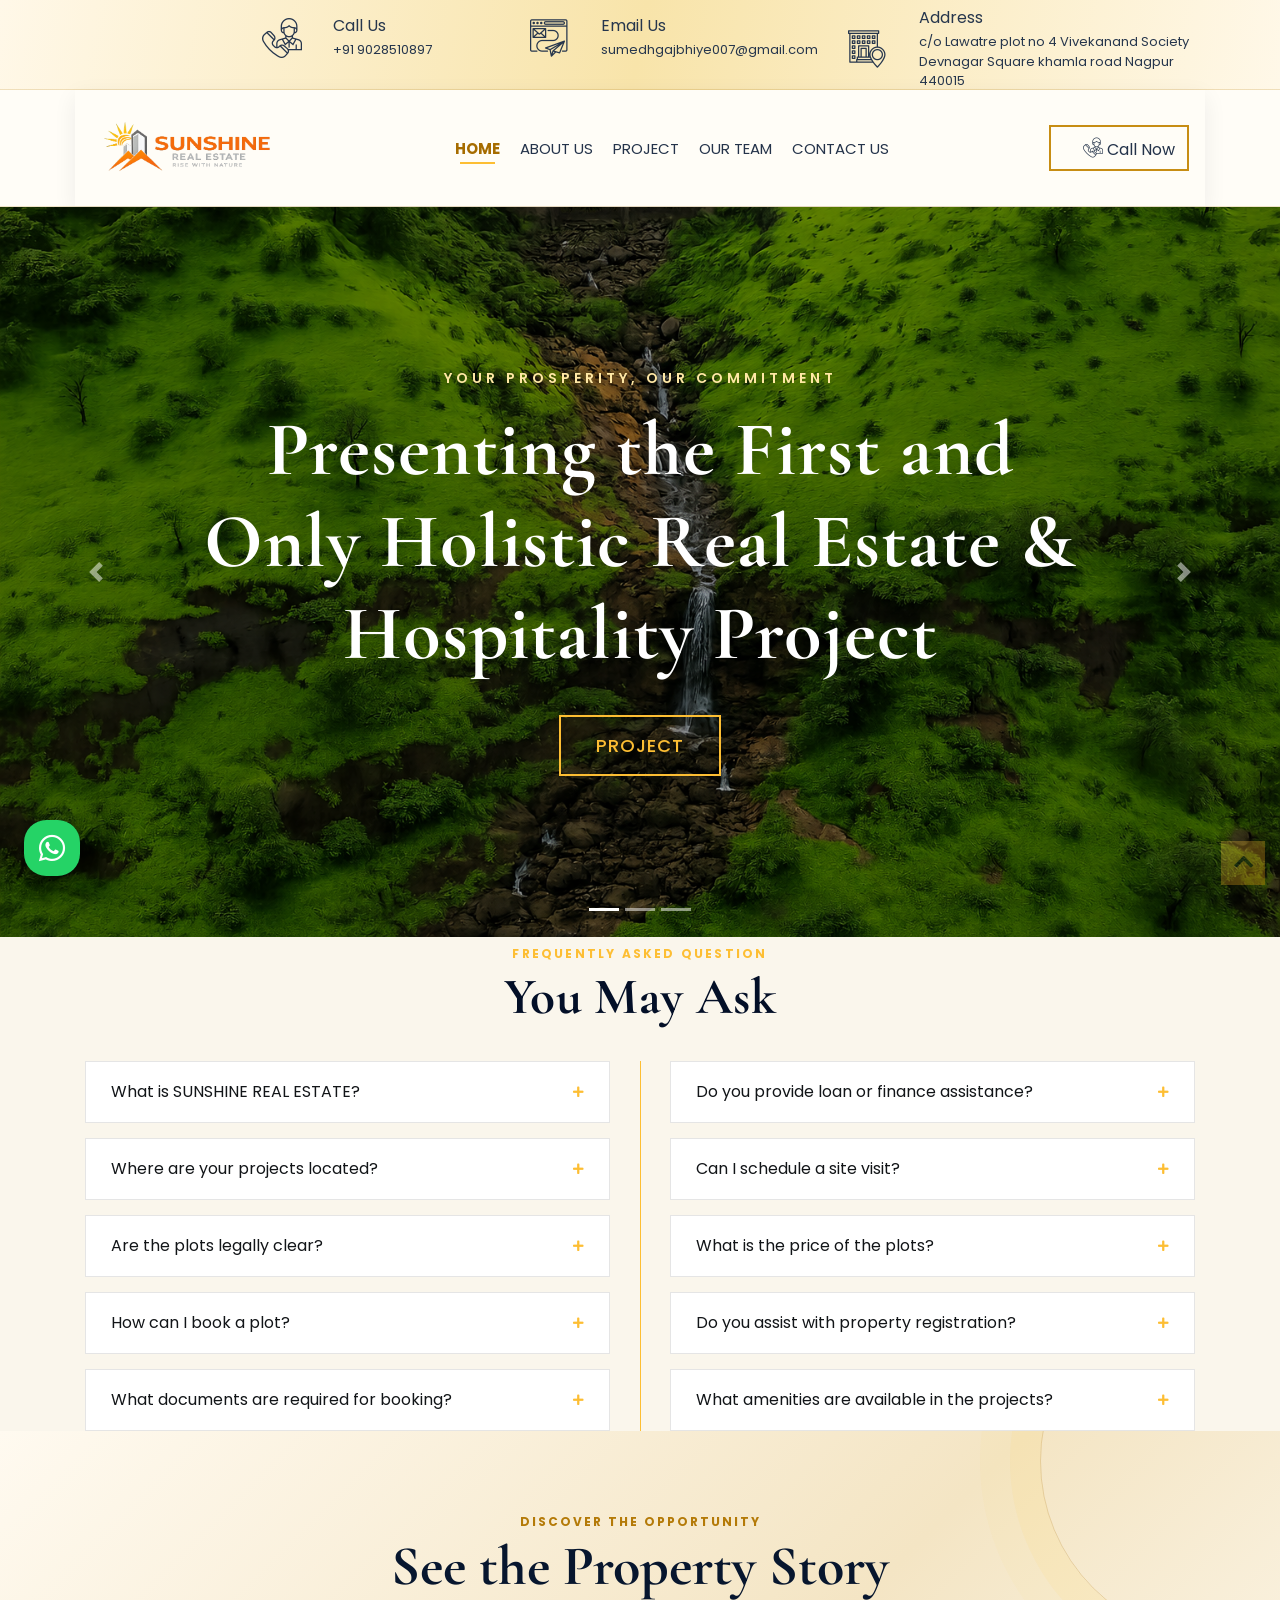
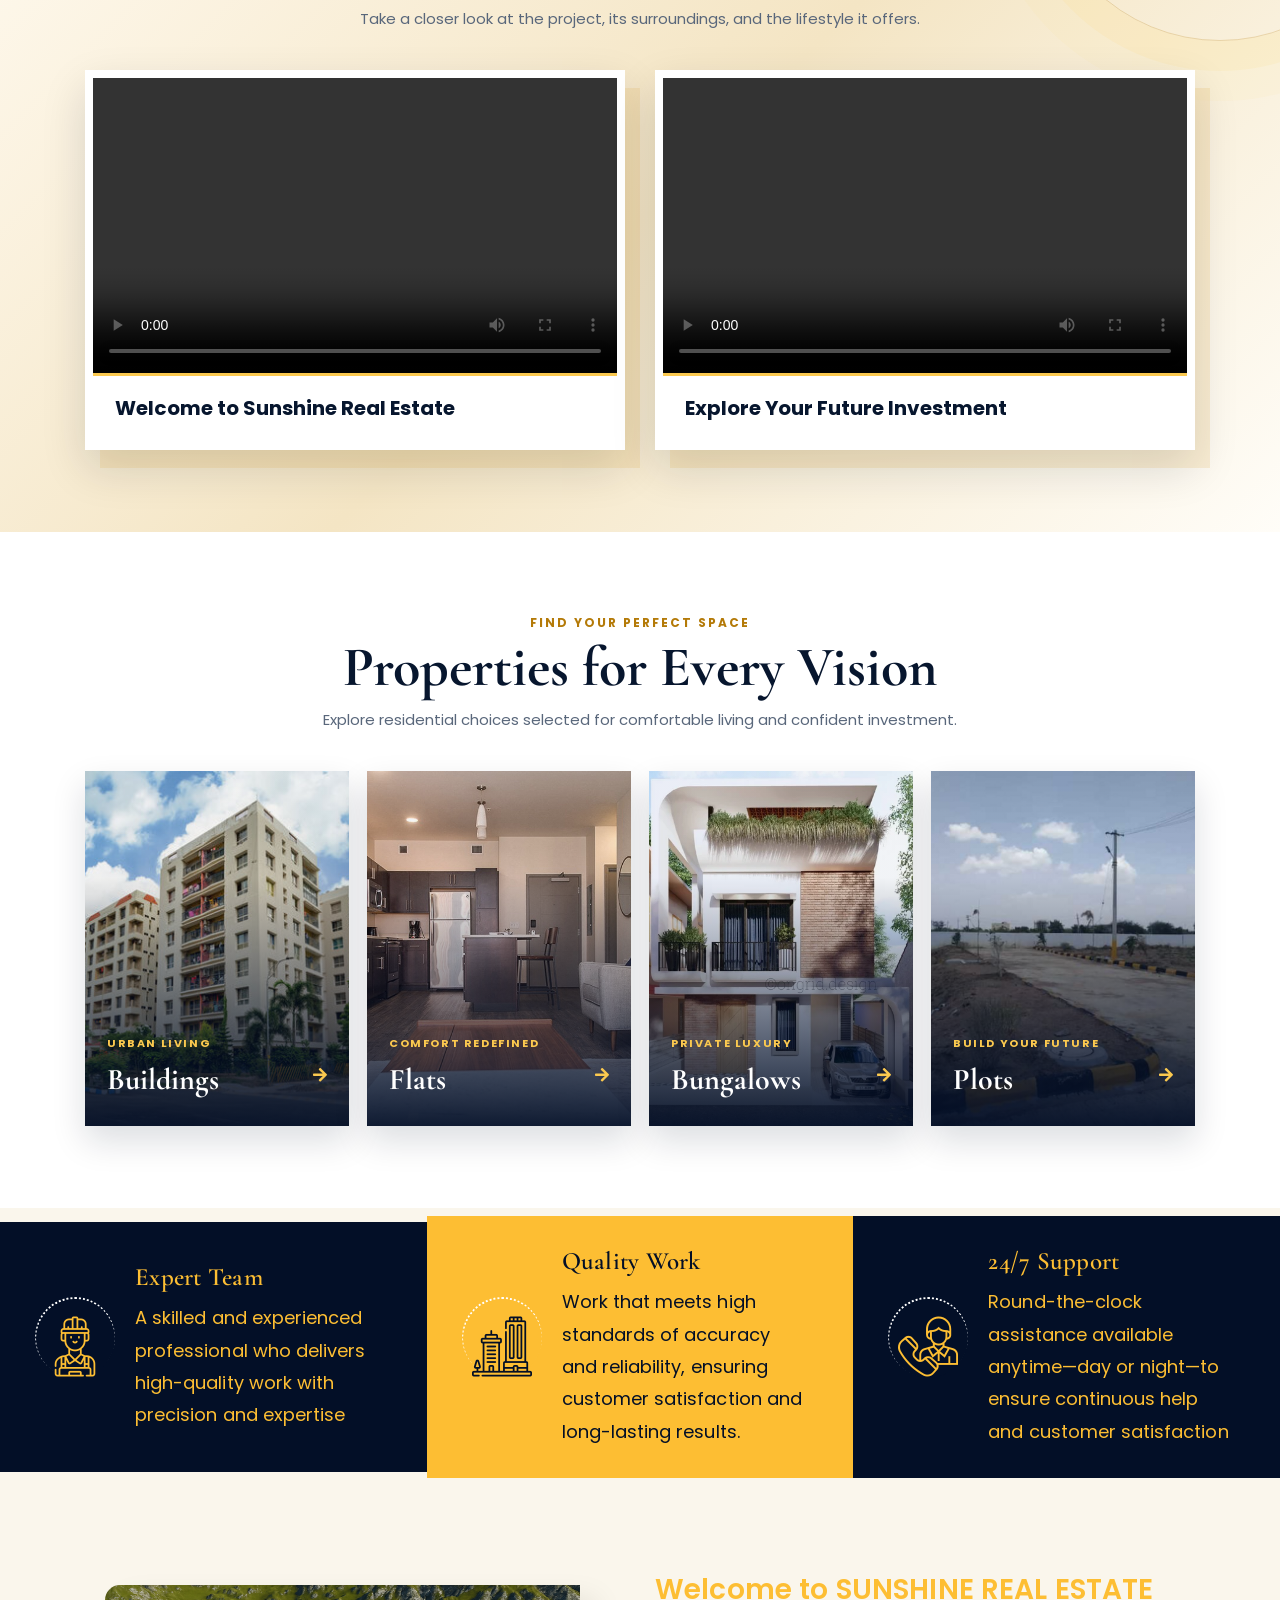
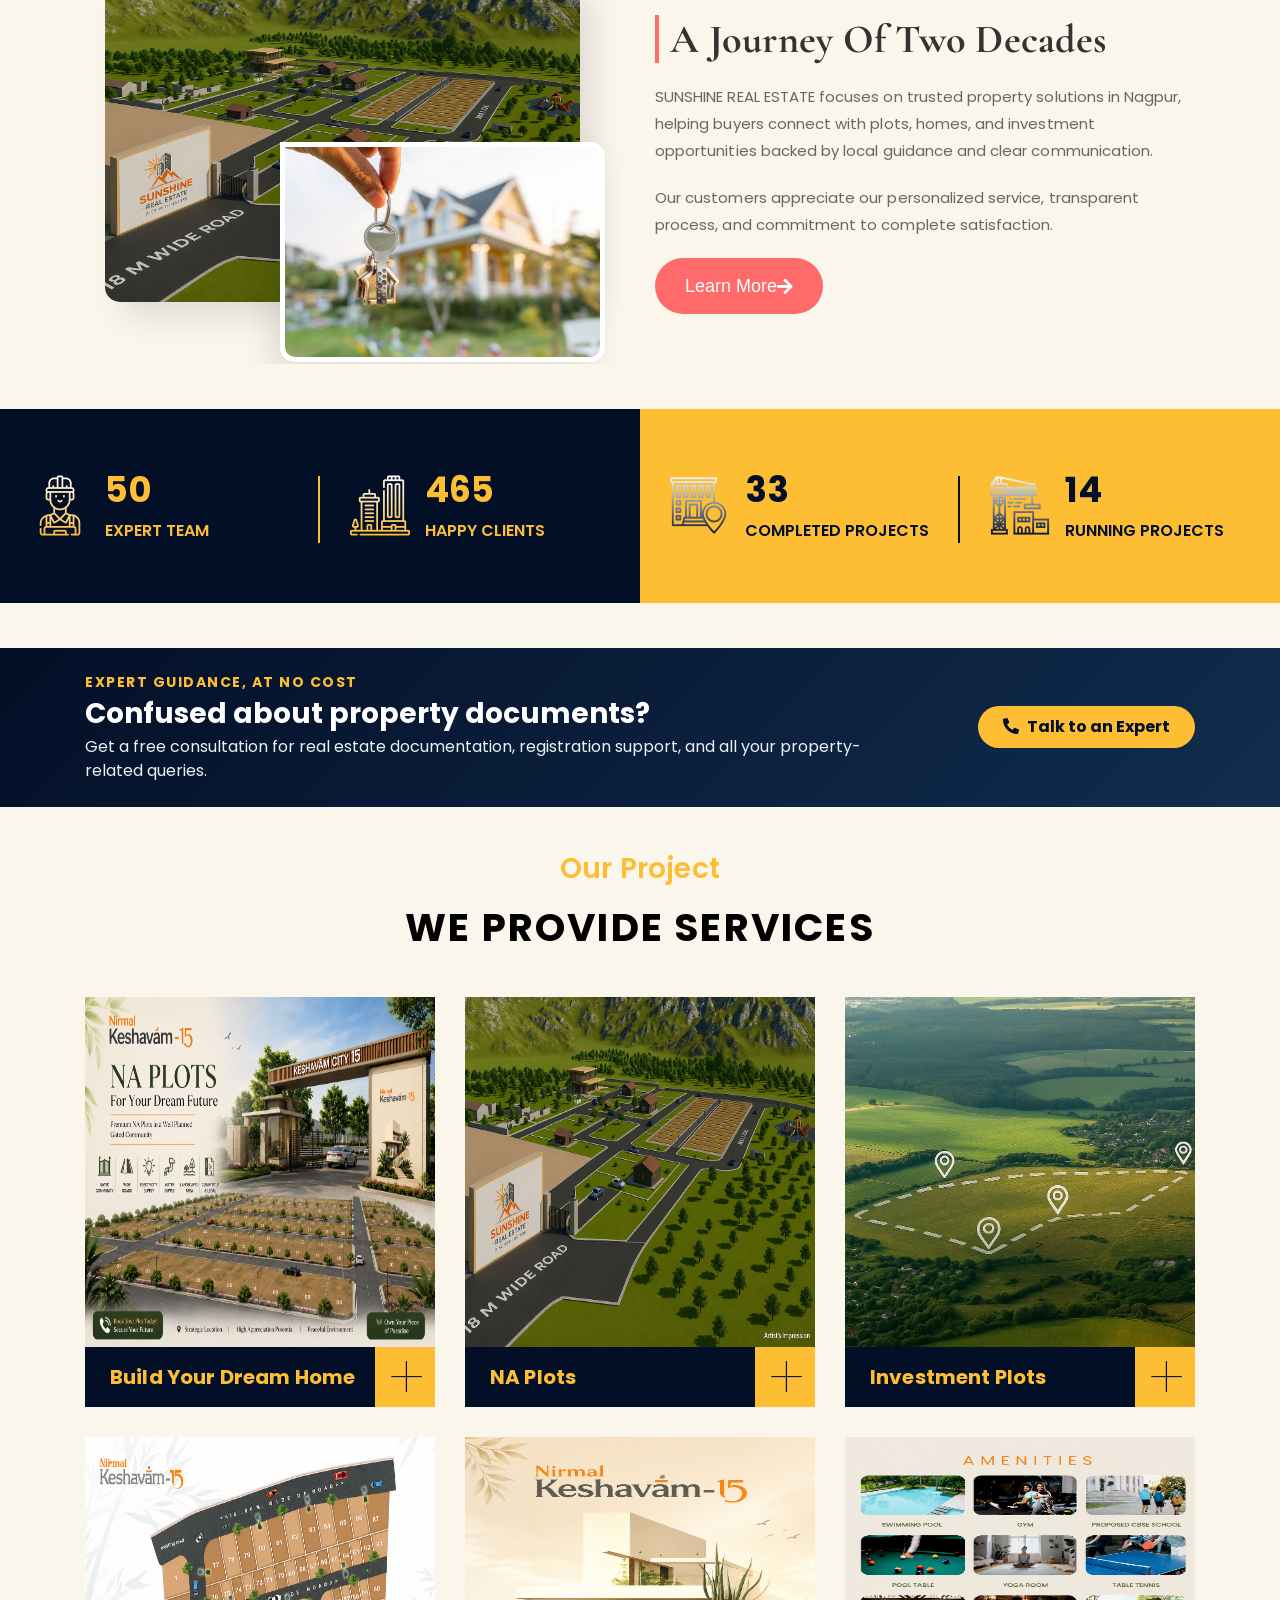
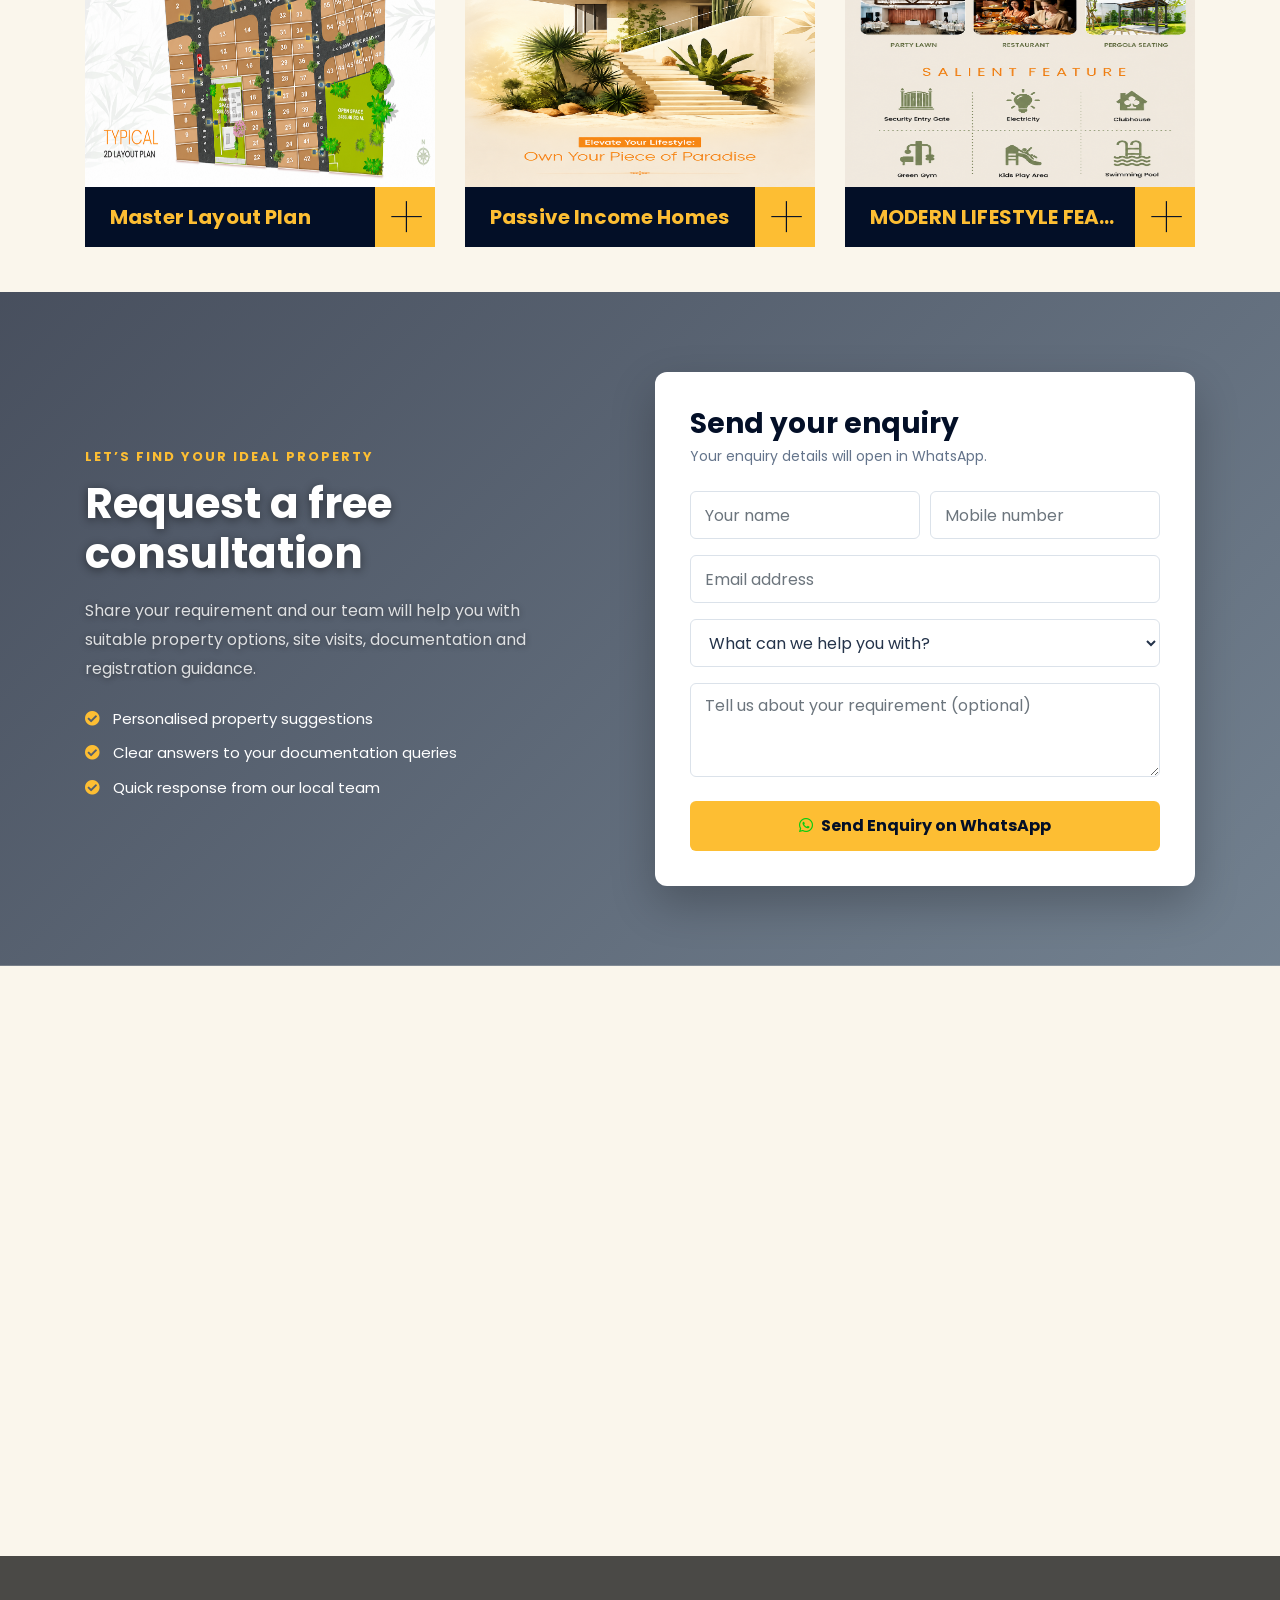
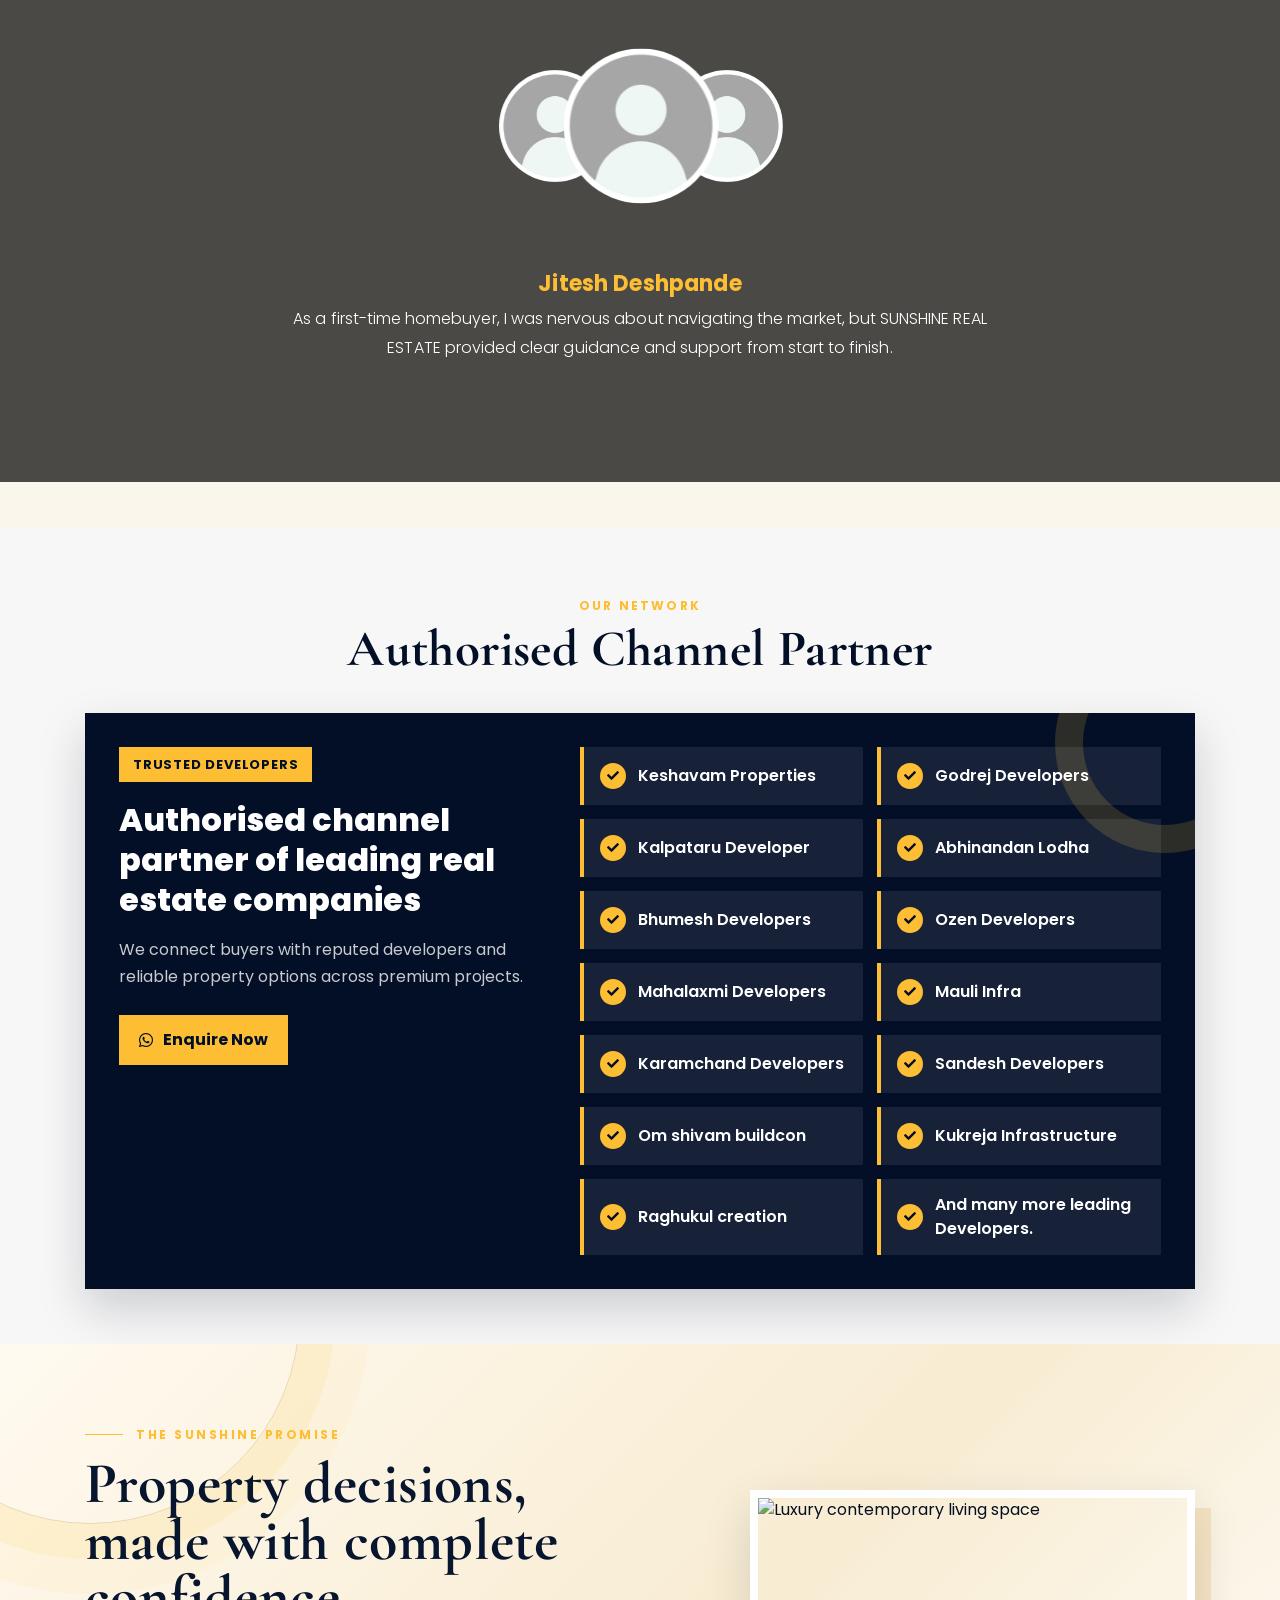
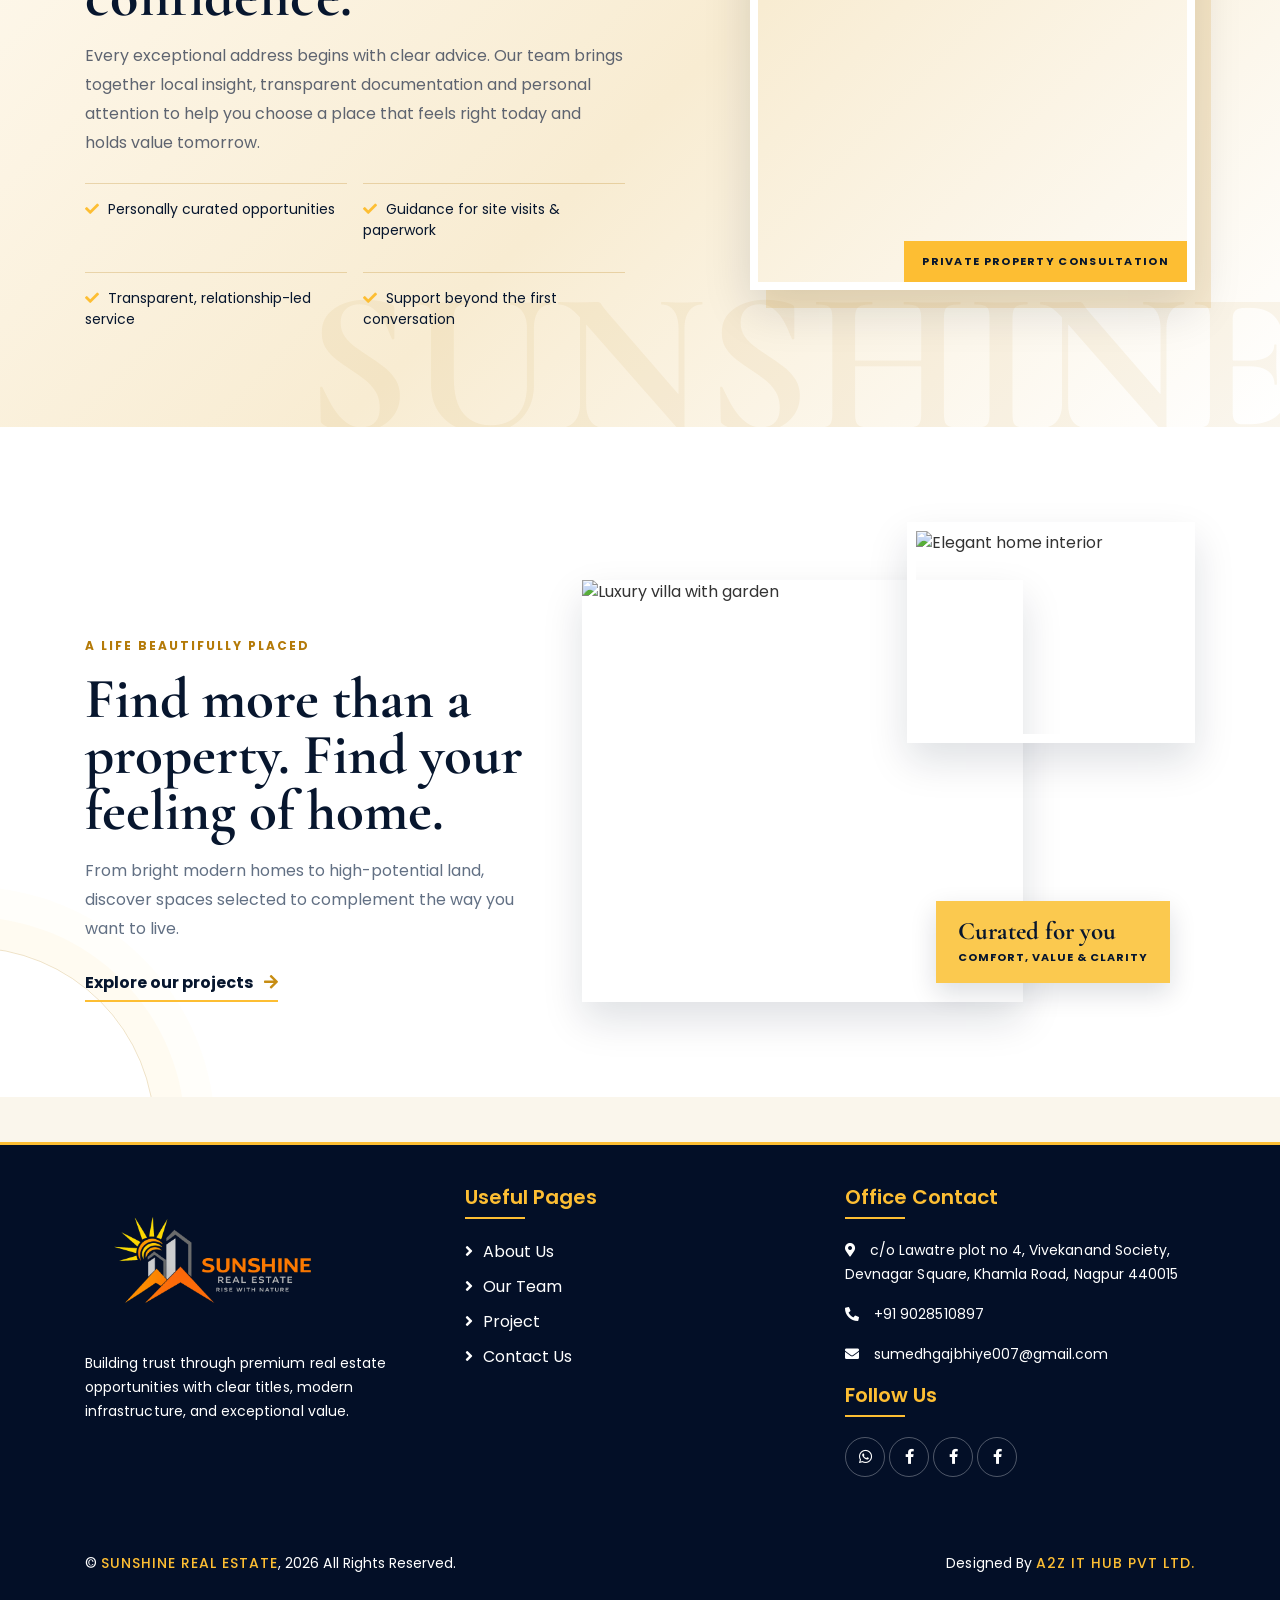
==== commit 697efa1e: "Update index.html" ====
--- a/index.html
+++ b/index.html
@@ -199,7 +199,7 @@
                                     </div>
                                     <div id="collapseOne" class="collapse" data-parent="#accordion-1">
                                         <div class="card-body">
-                                            Sunshine real estate is a trusted Nagpur real estate company having 15 years of real estate experience with more than 1000 satisfacted customers, we provide 20 percent Guaranteed returns for Investets and end user's, we deal in residence and commercial properties </div>
+                                            Sunshine real estate is a trusted Nagpur real estate company having 15 years of real estate experience with more than 1000 satisfacted customers, we provide 20 percent Guaranteed returns for Investors and end user's, we deal in Residential and Commercial properties </div>
                                     </div>
                                 </div>
                                 <div class="card wow fadeInLeft" data-wow-delay="0.2s">
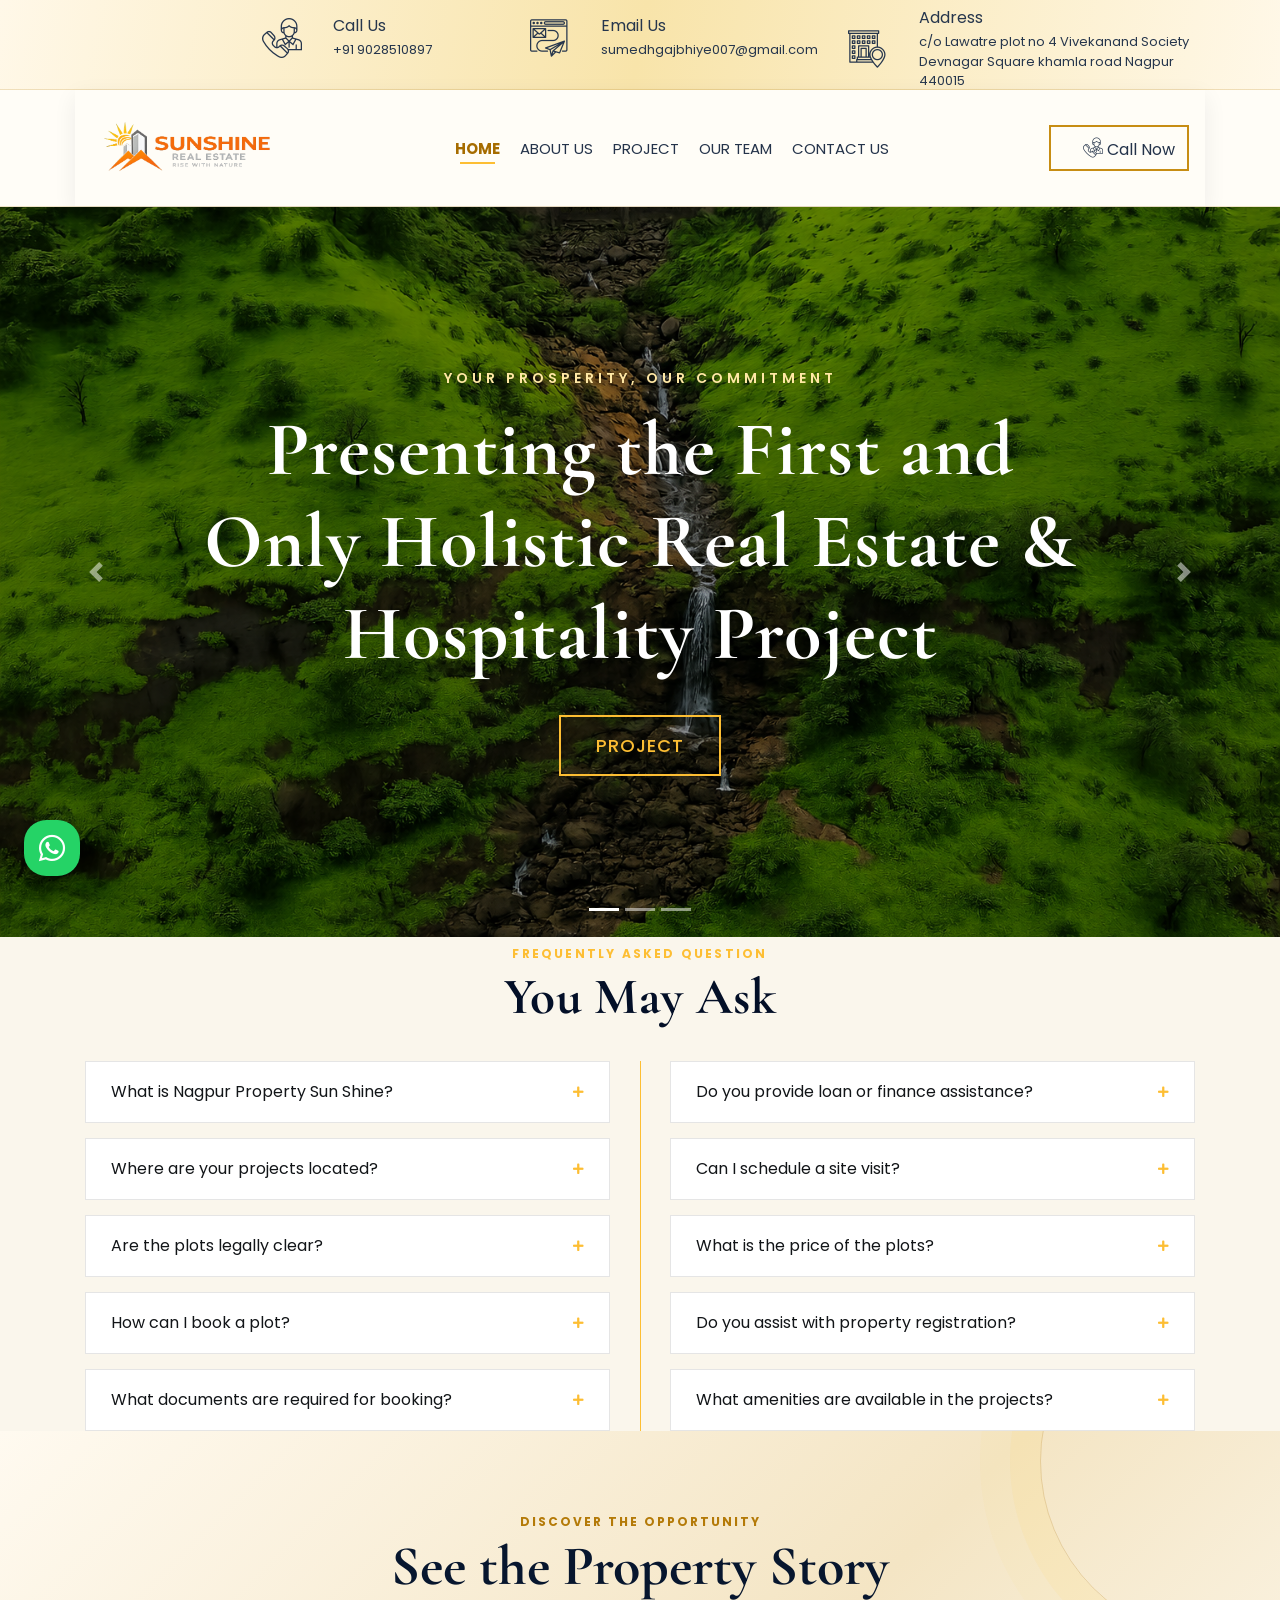
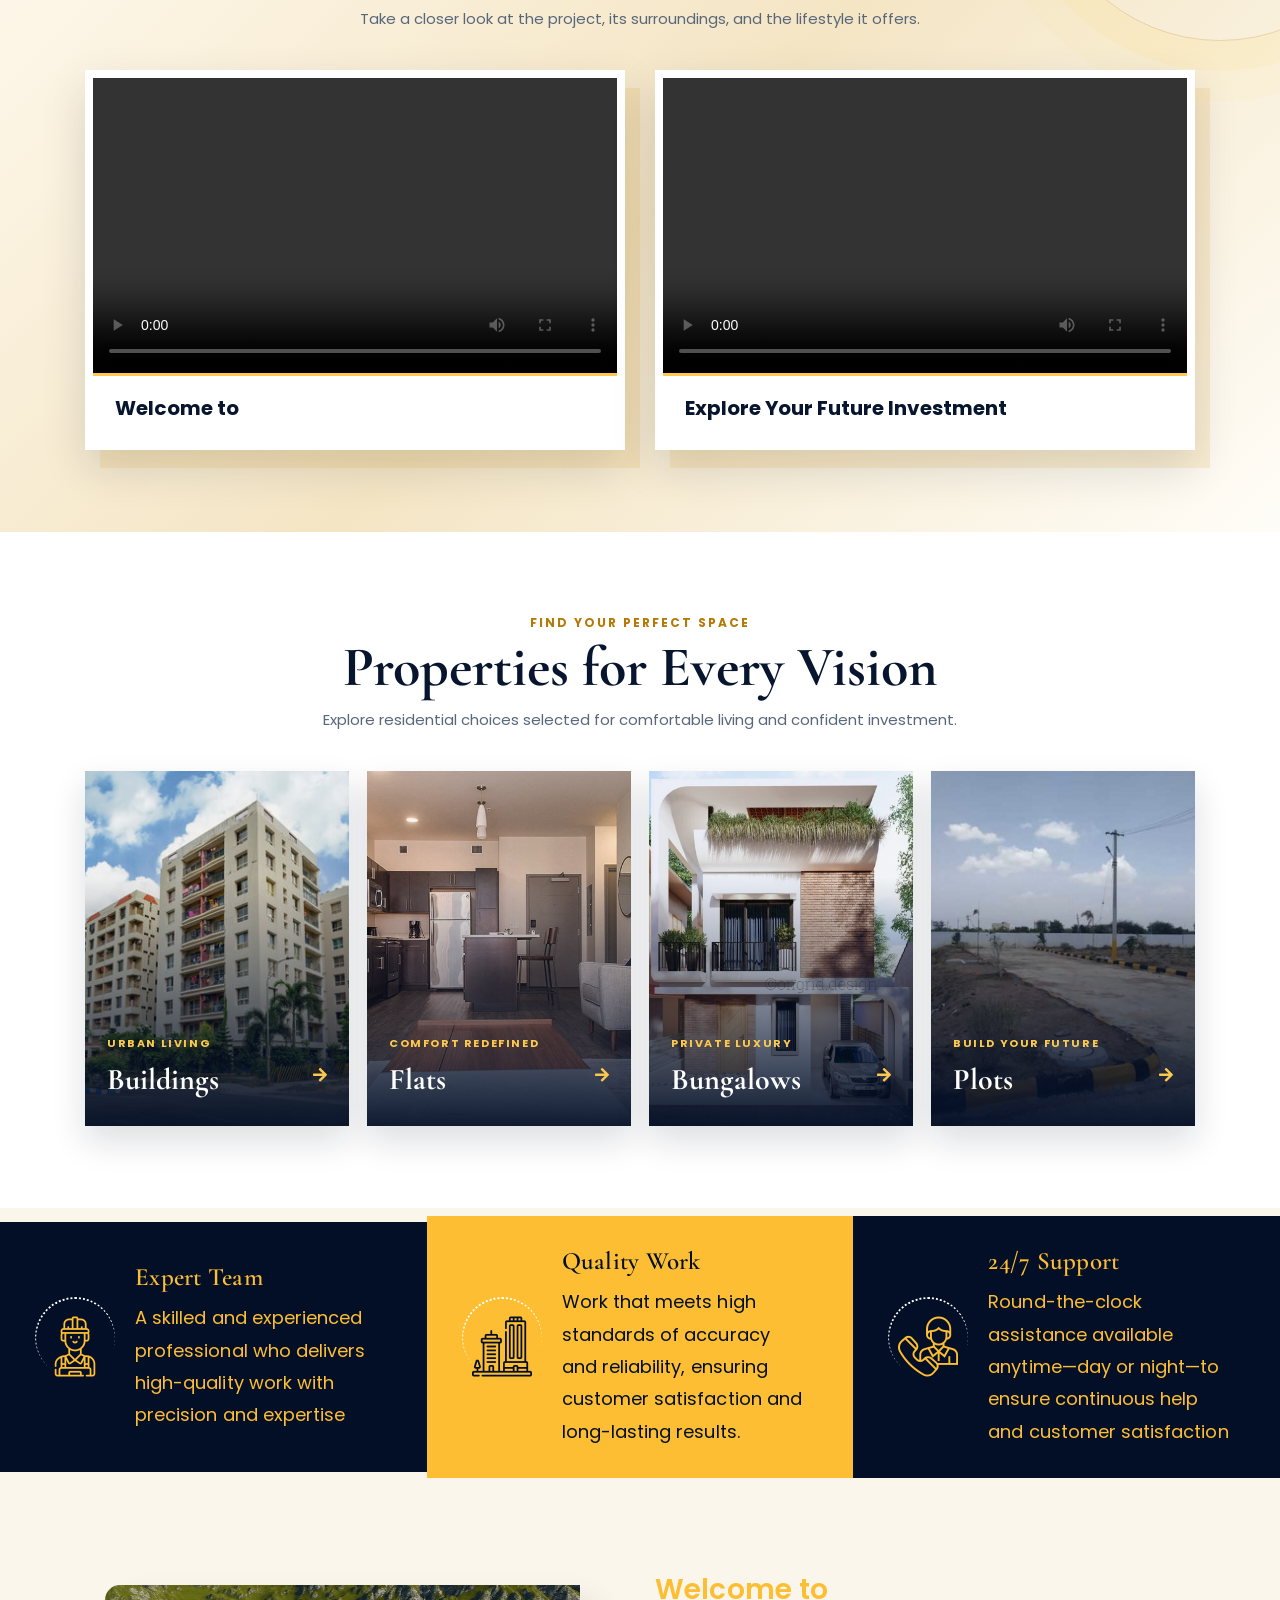
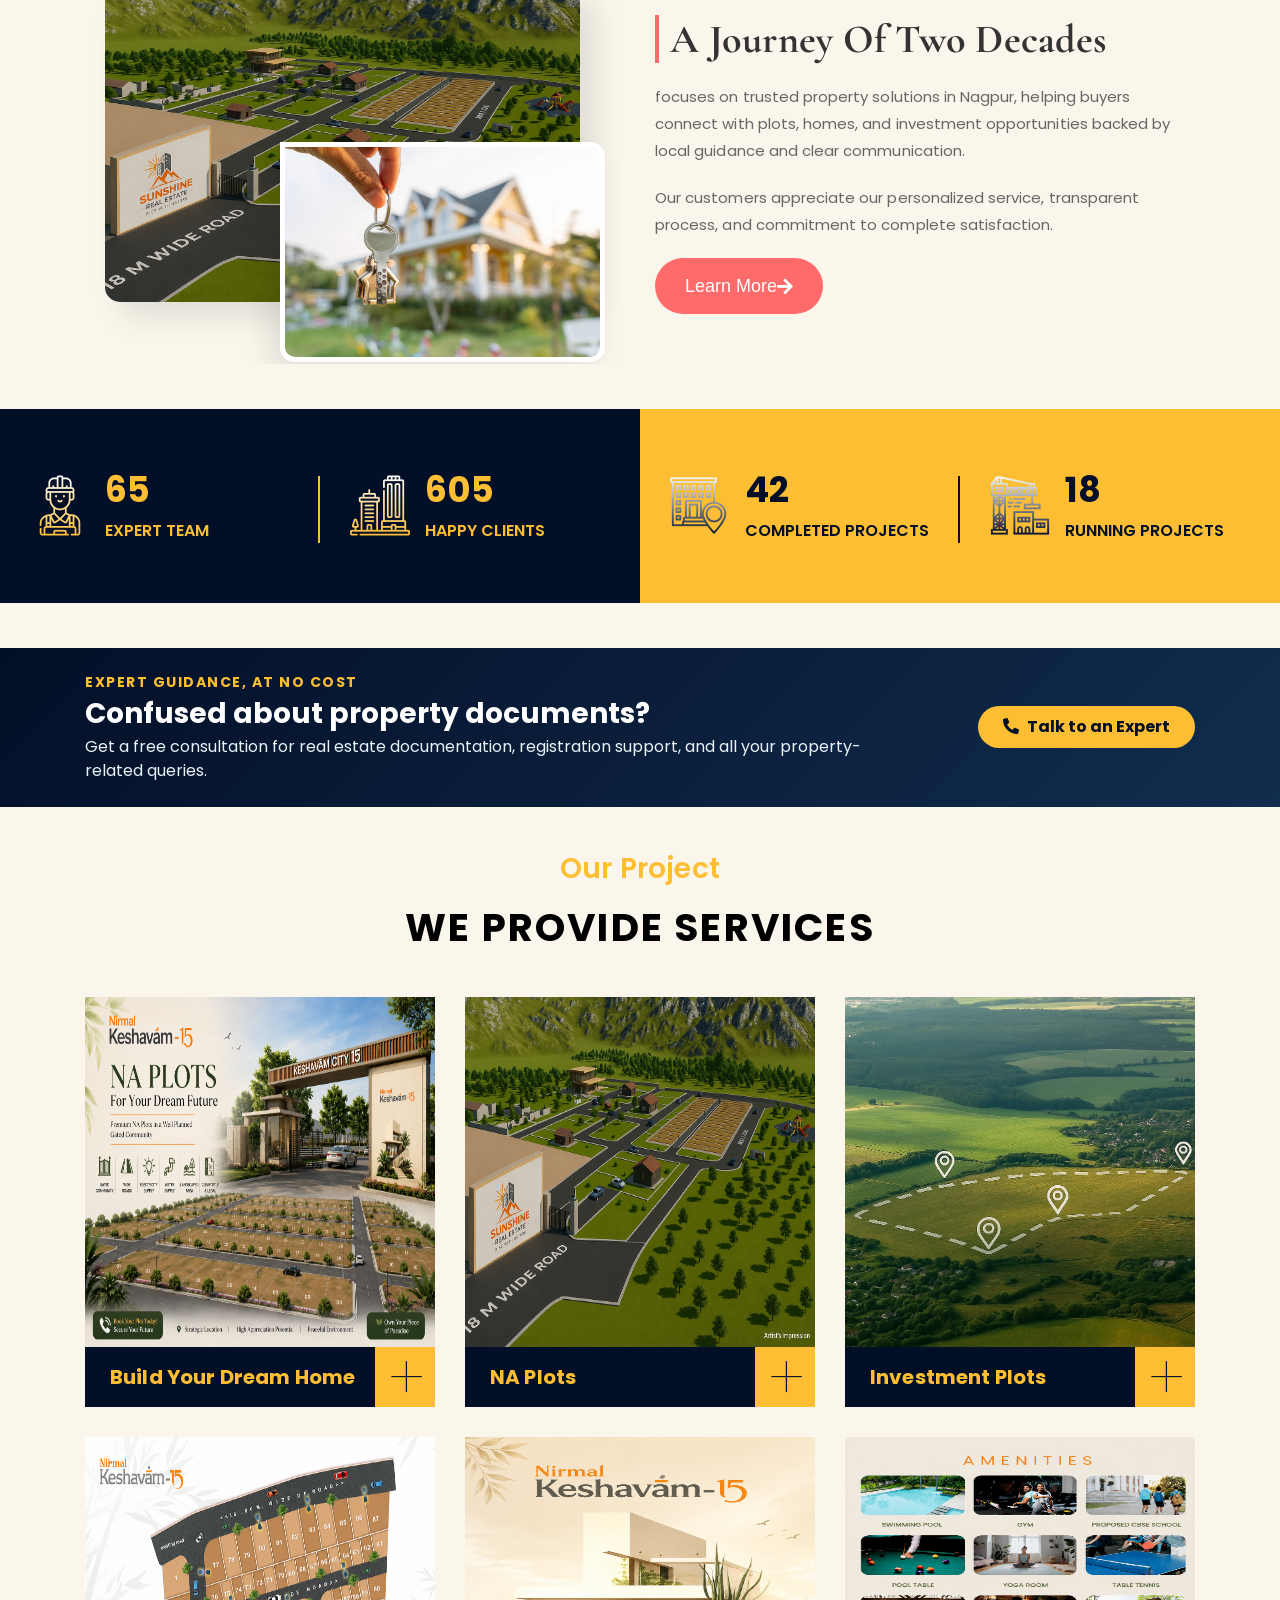
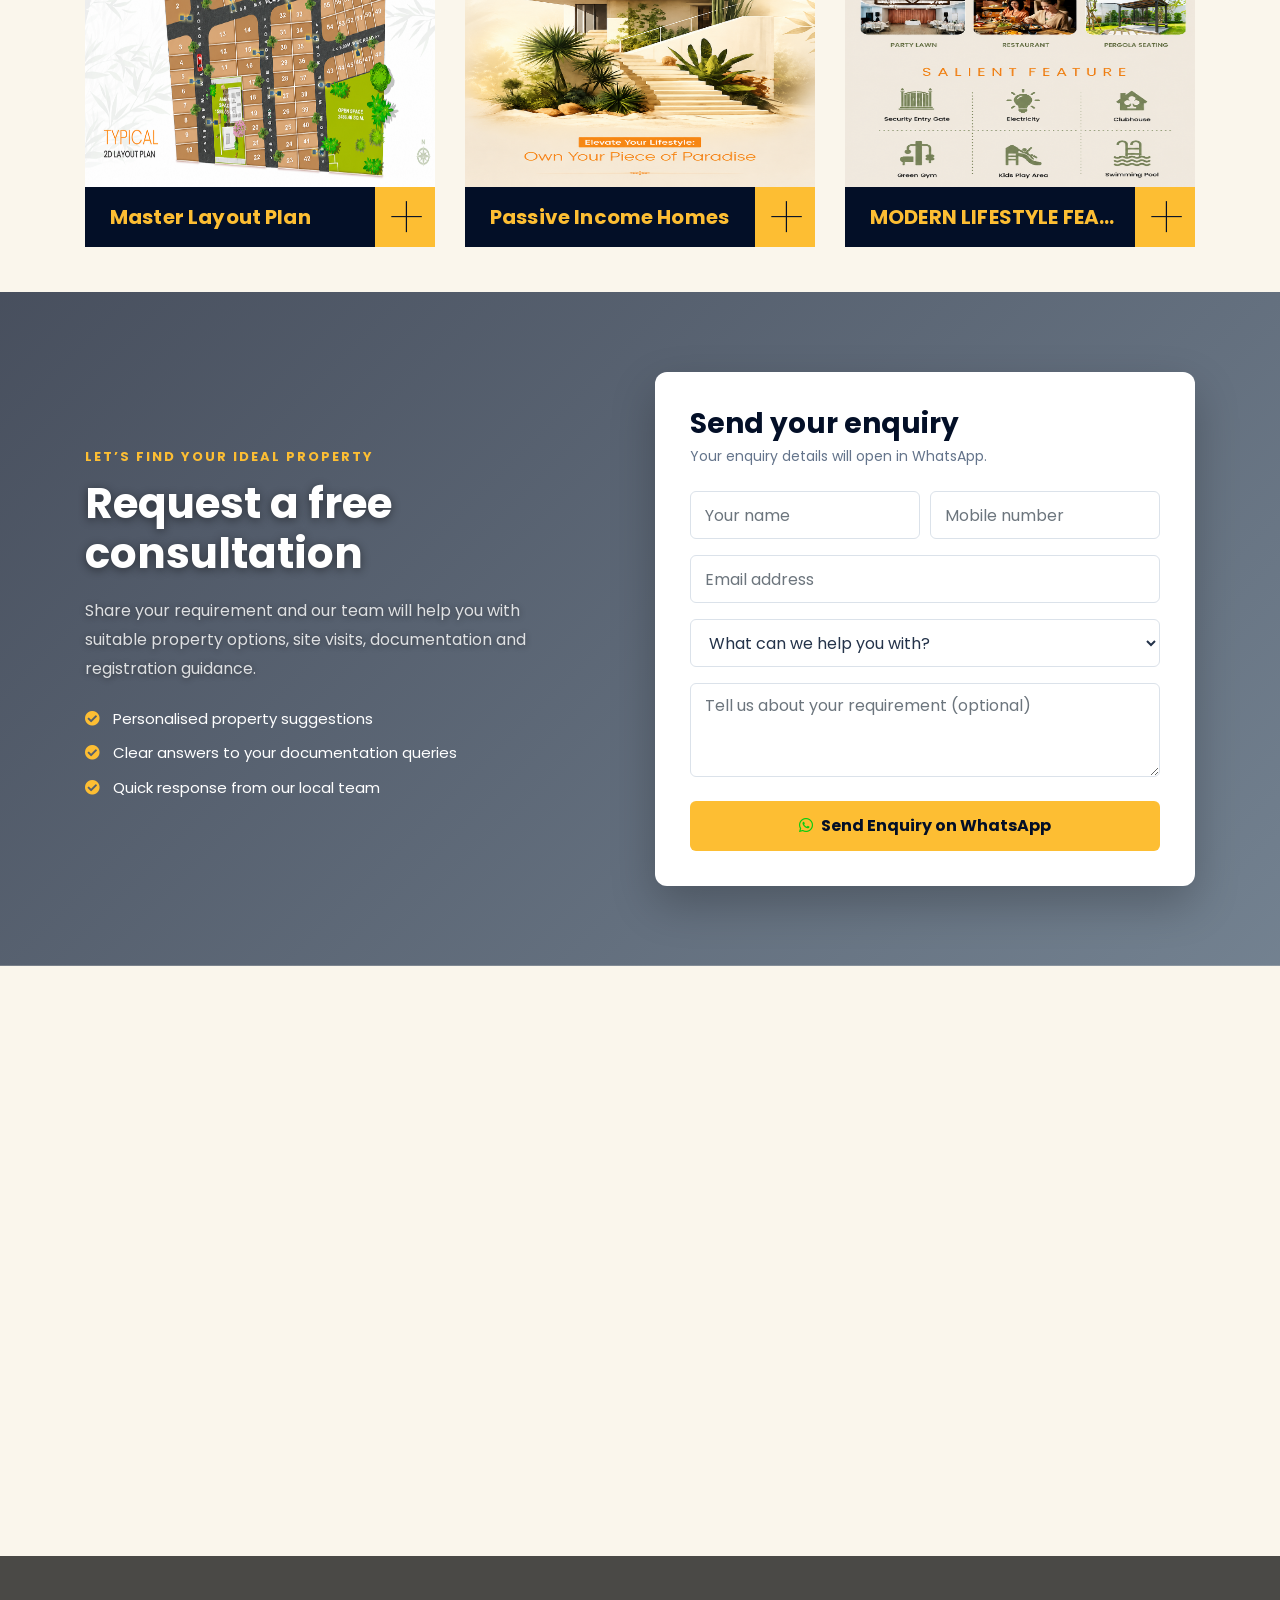
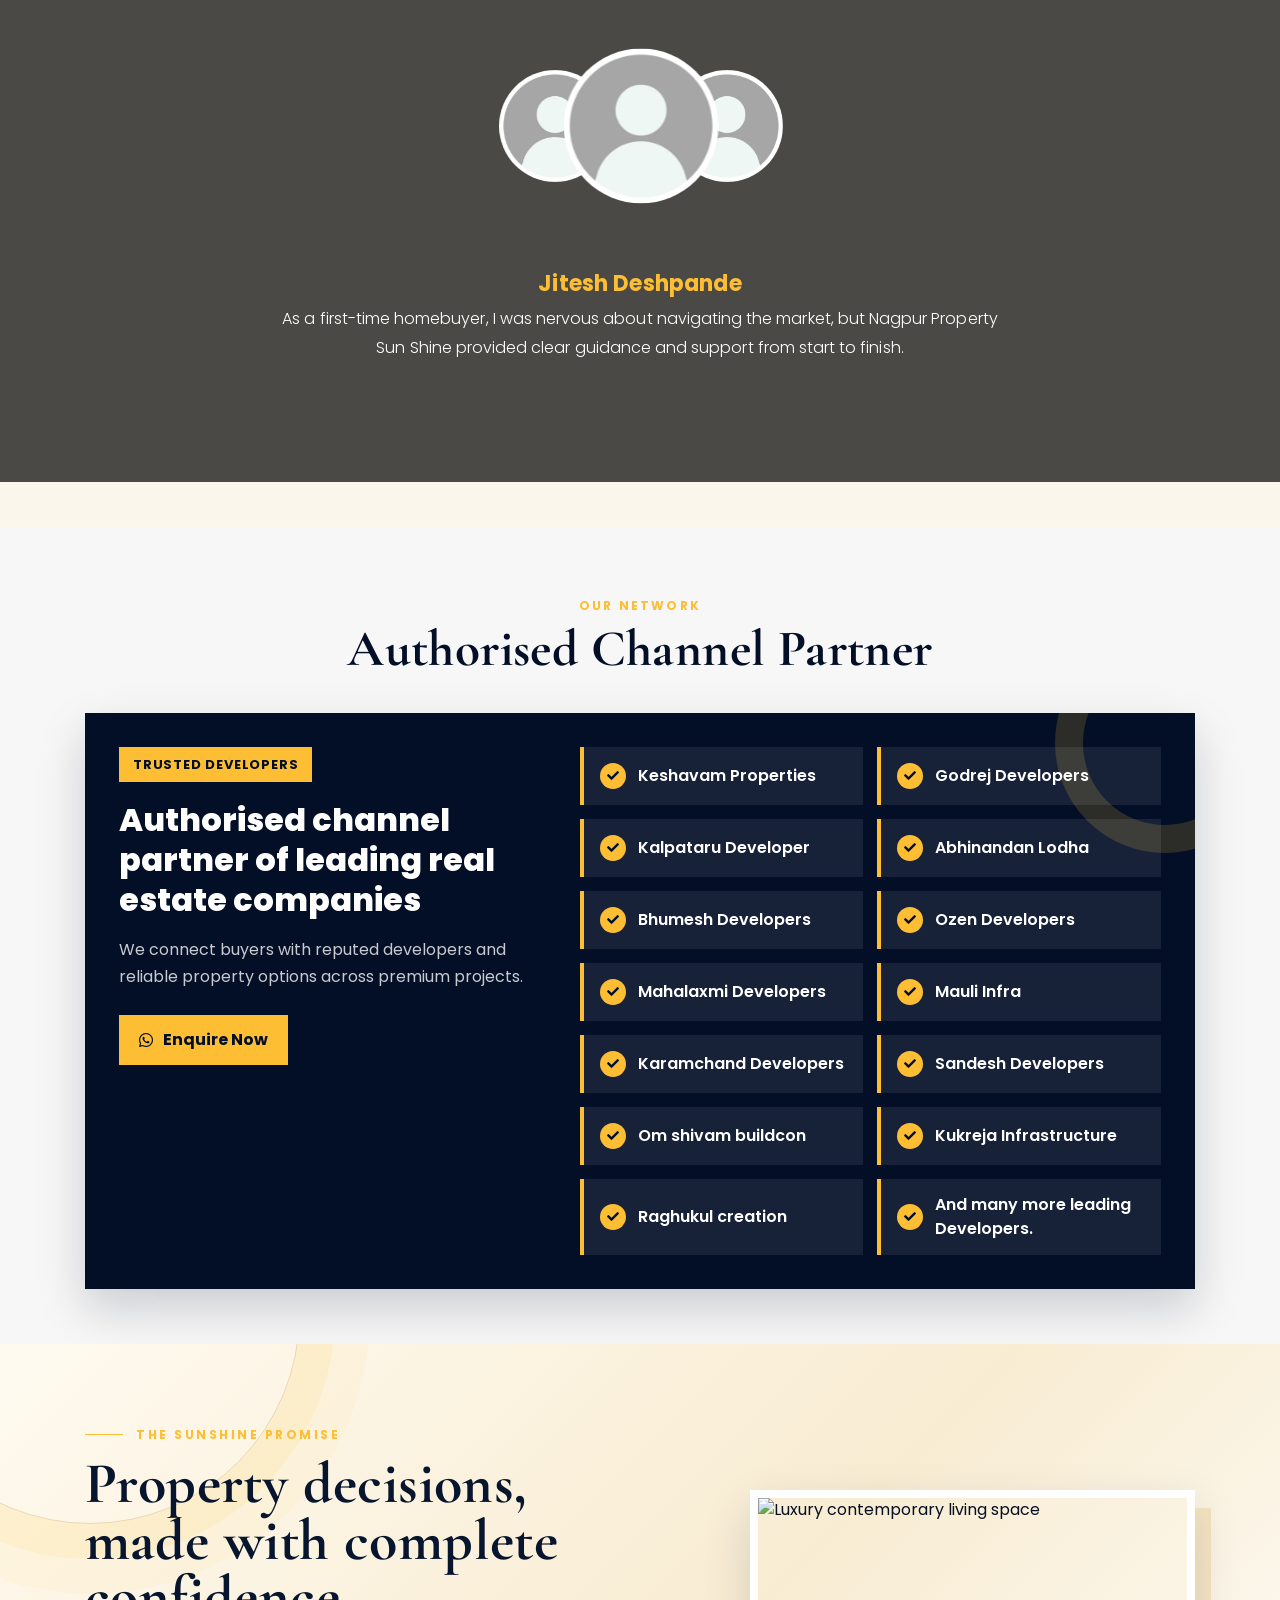
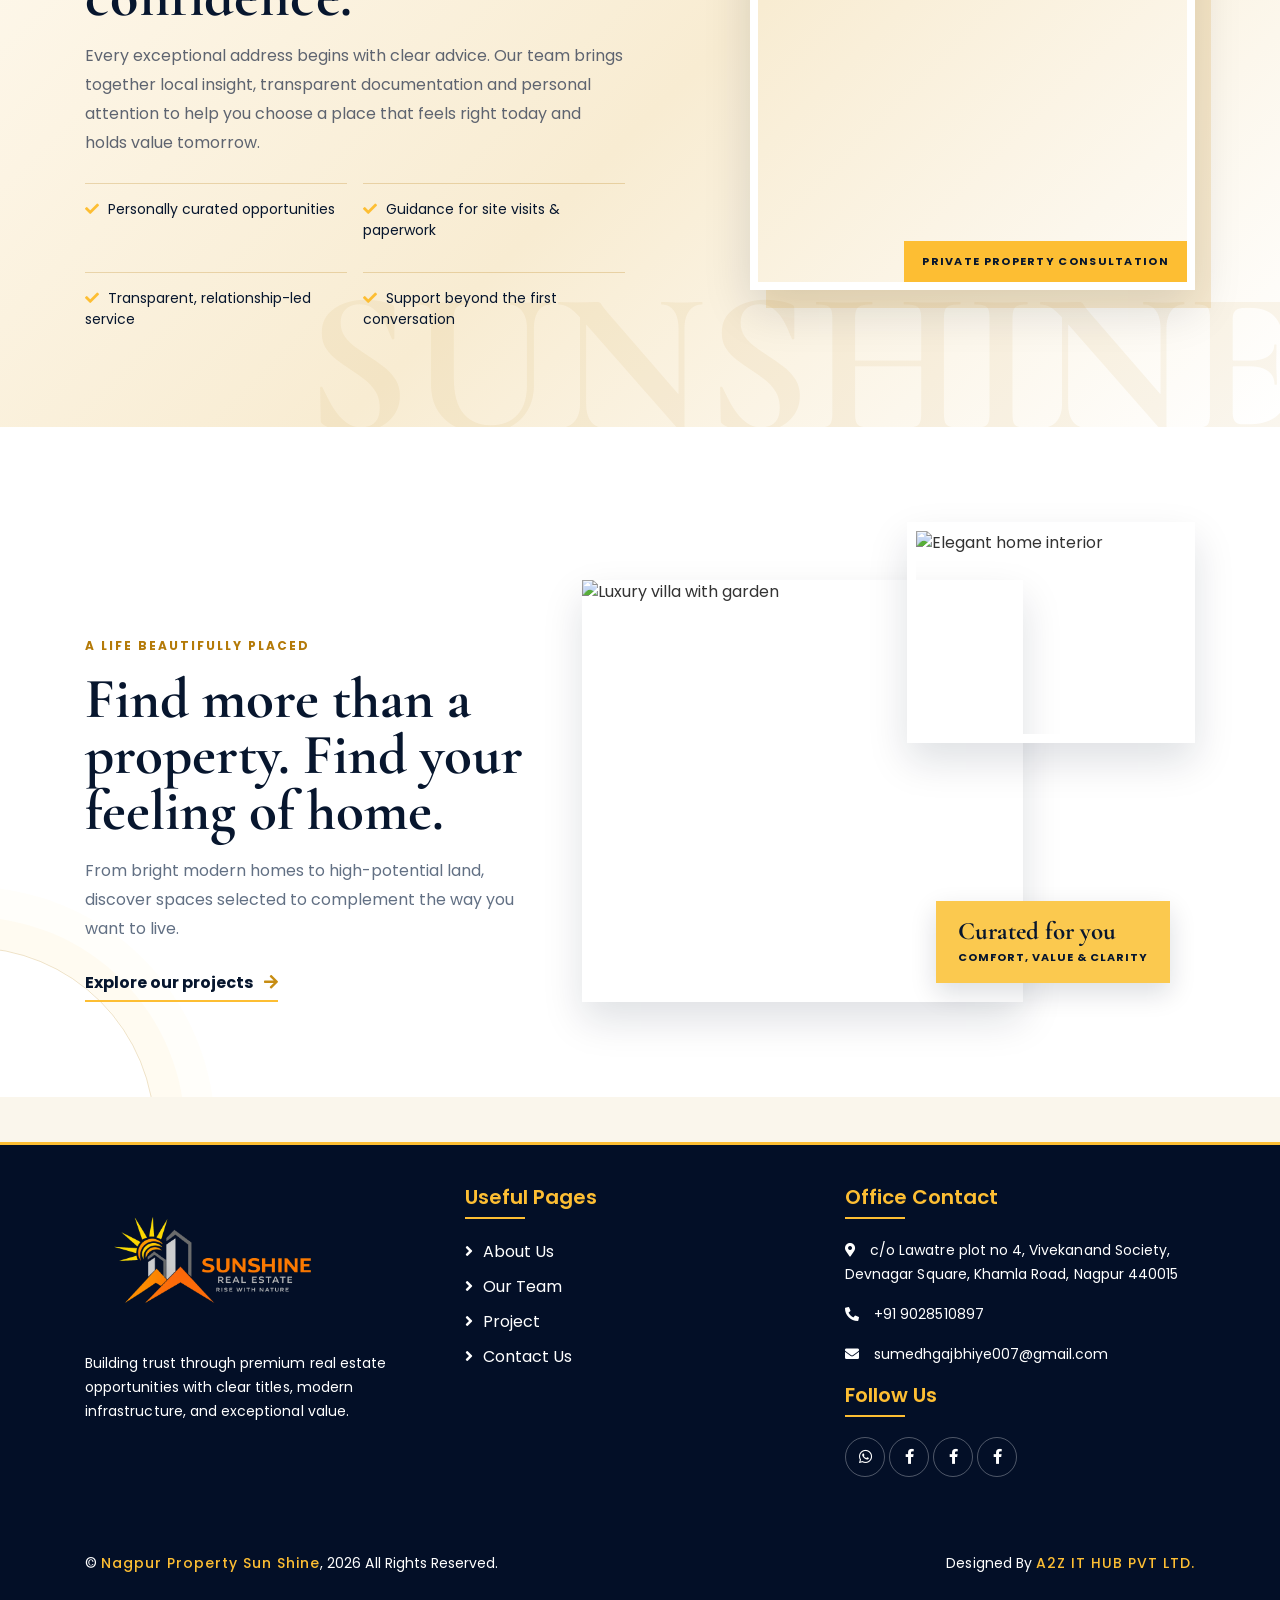
==== commit 33a5beb1: "Update index.html" ====
--- a/index.html
+++ b/index.html
@@ -2,26 +2,26 @@
 <html lang="en">
     <head>
         <meta charset="utf-8">
-        <title>SUNSHINE REAL ESTATE | Nagpur</title>
+        <title>Nagpur Property Sun Shine | Nagpur</title>
         <meta content="width=device-width, initial-scale=1.0" name="viewport">
     
         <!-- SEO Meta Tags -->
-        <meta name="description" content="SUNSHINE REAL ESTATE, led by Sumedh Vasantrao Gajbhiye, serves Nagpur from c/o Lawatre plot no 4 Vivekanand Society Devnagar Square Khamla Road, offering trusted real estate guidance and property solutions.">
-        <meta name="keywords" content="SUNSHINE REAL ESTATE, Sumedh Vasantrao Gajbhiye, real estate Nagpur, plots Nagpur, villas Nagpur, second homes, commercial property, Khamla Road, Devnagar Square">
+        <meta name="description" content="Nagpur Property Sun Shine, led by Sumedh Vasantrao Gajbhiye, serves Nagpur from c/o Lawatre plot no 4 Vivekanand Society Devnagar Square Khamla Road, offering trusted real estate guidance and property solutions.">
+        <meta name="keywords" content="Nagpur Property Sun Shine, Sumedh Vasantrao Gajbhiye, real estate Nagpur, plots Nagpur, villas Nagpur, second homes, commercial property, Khamla Road, Devnagar Square">
         <meta name="author" content="SUMEDH VASANTRAO GAJBHIYE">
         <meta name="robots" content="index, follow">
     
         <!-- Open Graph Meta Tags -->           
-        <meta property="og:title" content="SUNSHINE REAL ESTATE | Nagpur">
-        <meta property="og:description" content="Trusted real estate services in Nagpur from SUNSHINE REAL ESTATE, led by Sumedh Vasantrao Gajbhiye.">
+        <meta property="og:title" content="Nagpur Property Sun Shine | Nagpur">
+        <meta property="og:description" content="Trusted real estate services in Nagpur from Nagpur Property Sun Shine, led by Sumedh Vasantrao Gajbhiye.">
         <meta property="og:image" content="https://akshay9075.github.io/SUNSHINE_REAL-ESTATE/image/logong2.png"> <!-- Replace with your actual hosted logo/image URL -->
         <meta property="og:url" content="https://akshay9075.github.io/SUNSHINE_REAL-ESTATE/"> <!-- Replace with your actual website URL -->
         <meta property="og:type" content="website">
     
         <!-- Twitter Meta Tags -->
         <meta name="twitter:card" content="summary_large_image">
-        <meta name="twitter:title" content="SUNSHINE REAL ESTATE | Nagpur">
-        <meta name="twitter:description" content="Trusted Nagpur real estate guidance by SUNSHINE REAL ESTATE, Sumedh Vasantrao Gajbhiye.">
+        <meta name="twitter:title" content="Nagpur Property Sun Shine | Nagpur">
+        <meta name="twitter:description" content="Trusted Nagpur real estate guidance by Nagpur Property Sun Shine, Sumedh Vasantrao Gajbhiye.">
         <meta name="twitter:image" content="https://akshay9075.github.io/SUNSHINE_REAL-ESTATE/image/logong2.png"> <!-- Replace with your actual hosted logo/image URL -->
     
         <!-- Favicon -->
@@ -104,7 +104,7 @@
                         <!-- Logo with brand -->
                         <a href="index.html" class="navbar-brand d-flex align-items-center">
                             <img src="image/logong4.png" alt="Logo" style="height: 90px; margin-right: 10px;">
-                            <!-- <span>SUNSHINE REAL ESTATE</span> -->
+                            <!-- <span>Nagpur Property Sun Shine</span> -->
                         </a>
             
                         <button type="button" class="navbar-toggler" data-toggle="collapse" data-target="#navbarCollapse">
@@ -194,12 +194,12 @@
                                 <div class="card wow fadeInLeft" data-wow-delay="0.1s">
                                     <div class="card-header">
                                         <a class="card-link collapsed" data-toggle="collapse" href="#collapseOne">
-                                            What is SUNSHINE REAL ESTATE?
+                                            What is Nagpur Property Sun Shine?
                                         </a>
                                     </div>
                                     <div id="collapseOne" class="collapse" data-parent="#accordion-1">
                                         <div class="card-body">
-                                            Sunshine real estate is a trusted Nagpur real estate company having 15 years of real estate experience with more than 1000 satisfacted customers, we provide 20 percent Guaranteed returns for Investors and end user's, we deal in Residential and Commercial properties </div>
+                                            Nagpur Property Sun Shine is a trusted Nagpur real estate company having 15 years of real estate experience with more than 1000 satisfacted customers, we provide 20 percent Guaranteed returns for Investors and end user's, we deal in Residential and Commercial properties </div>
                                     </div>
                                 </div>
                                 <div class="card wow fadeInLeft" data-wow-delay="0.2s">
@@ -335,7 +335,7 @@
                                 </div>
                                 <div class="property-video-card__caption">
                                     <!-- <span>Video 01</span> -->
-                                    <h3>Welcome to Sunshine Real Estate</h3>
+                                    <h3>Welcome to </h3>
                                 </div>
                             </article>
                         </div>
@@ -456,10 +456,10 @@
                         <!-- Content Column -->
                         <div class="col-lg-6 col-md-6">
                             <div class="about-content wow fadeInRight" data-wow-delay="0.3s">
-                                <h3 class="section-subtitle">Welcome to SUNSHINE REAL ESTATE</h3>
+                                <h3 class="section-subtitle">Welcome to </h3>
                                 <h2 class="section-title">A Journey Of Two Decades</h2>
                                 <div class="about-text">
-                                    <p>SUNSHINE REAL ESTATE focuses on trusted property solutions in Nagpur, helping buyers connect with plots, homes, and investment opportunities backed by local guidance and clear communication.</p>
+                                    <p> focuses on trusted property solutions in Nagpur, helping buyers connect with plots, homes, and investment opportunities backed by local guidance and clear communication.</p>
                                     
                                     <p>Our customers appreciate our personalized service, transparent process, and commitment to complete satisfaction.</p>
                                     
@@ -910,23 +910,23 @@
                             <div class="testimonial-slider">
                                 <div class="slider-item">
                                     <h3>Manoj Patil</h3>
-                                    <p>SUNSHINE REAL ESTATE helped us find the right property with clarity and support at every step, from selection to paperwork. The experience was smooth and reassuring throughout. </p>
+                                    <p>Nagpur Property Sun Shine helped us find the right property with clarity and support at every step, from selection to paperwork. The experience was smooth and reassuring throughout. </p>
                                 </div>
                                 <div class="slider-item">
                                     <h3>Jitesh Deshpande</h3>
-                                    <p>As a first-time homebuyer, I was nervous about navigating the market, but SUNSHINE REAL ESTATE provided clear guidance and support from start to finish. </p>
+                                    <p>As a first-time homebuyer, I was nervous about navigating the market, but Nagpur Property Sun Shine provided clear guidance and support from start to finish. </p>
                                 </div>
                                 <div class="slider-item">
                                     <h3>Manisha Tayade</h3>
-                                    <p>We were impressed by the personalized attention we received from SUNSHINE REAL ESTATE. The team understood our needs and presented options that matched our vision perfectly. </p>
+                                    <p>We were impressed by the personalized attention we received from Nagpur Property Sun Shine. The team understood our needs and presented options that matched our vision perfectly. </p>
                                 </div>
                                 <div class="slider-item">
                                     <h3>Lokesh Mhatre</h3>
-                                    <p>SUNSHINE REAL ESTATE delivered on their promises, with proactive communication and efficient handling of paperwork making the buying process easy. </p>
+                                    <p>Nagpur Property Sun Shine delivered on their promises, with proactive communication and efficient handling of paperwork making the buying process easy. </p>
                                 </div>
                                 <div class="slider-item">
                                     <h3>Karan Shetty</h3>
-                                    <p>Moving was a major decision, but SUNSHINE REAL ESTATE became a trusted ally and made the experience comfortable. I’ll recommend them to my friends. </p>
+                                    <p>Moving was a major decision, but Nagpur Property Sun Shine became a trusted ally and made the experience comfortable. I’ll recommend them to my friends. </p>
                                 </div>
                                 <div class="slider-item">
                                     <h3>Jatin Kumar</h3>
@@ -991,12 +991,12 @@
                                 <div class="card wow fadeInLeft" data-wow-delay="0.1s">
                                     <div class="card-header">
                                         <a class="card-link collapsed" data-toggle="collapse" href="#collapseOne">
-                                            What is SUNSHINE REAL ESTATE?
+                                            What is Nagpur Property Sun Shine?
                                         </a>
                                     </div>
                                     <div id="collapseOne" class="collapse" data-parent="#accordion-1">
                                         <div class="card-body">
-                                            Sunshine real estate is a trusted Nagpur real estate company having 15 years of real estate experience with more than 1000 satisfacted customers, we provide 20 percent Guaranteed returns for Investets and end user's, we deal in residence and commercial properties </div>
+                                            Nagpur Property Sun Shine is a trusted Nagpur real estate company having 15 years of real estate experience with more than 1000 satisfacted customers, we provide 20 percent Guaranteed returns for Investets and end user's, we deal in residence and commercial properties </div>
                                     </div>
                                 </div>
                                 <div class="card wow fadeInLeft" data-wow-delay="0.2s">
@@ -1180,7 +1180,7 @@
                 <div class="container copyright">
                     <div class="row">
                         <div class="col-md-6">
-                            <p>&copy; <a href="https://www.facebook.com/share/18cRThPquo/">SUNSHINE REAL ESTATE</a>, 2026 All Rights Reserved.</p>
+                            <p>&copy; <a href="https://www.facebook.com/share/18cRThPquo/">Nagpur Property Sun Shine</a>, 2026 All Rights Reserved.</p>
                         </div>
                         <div class="col-md-6">
                             <p>Designed By <a  href="https://a2zithub.org/" target="_blank">A2Z IT HUB PVT LTD.</a></p>
--- a/css/style.css
+++ b/css/style.css
@@ -1535,6 +1535,35 @@
 .property-type-feature__link i { margin-left: 7px; transition: transform .25s ease; }
 .property-type-feature__link:hover i { transform: translateX(5px); }
 
+/*********************************/
+/**** Mountain Hills CSS *********/
+/*********************************/
+.mountain-hills { position: relative; overflow: hidden; padding: 88px 0; color: #fff; background: linear-gradient(135deg, #09241e 0%, #123a2e 52%, #0a211a 100%); }
+.mountain-hills::before { position: absolute; inset: 0; content: ''; opacity: .10; background: url('https://images.unsplash.com/photo-1464822759023-fed622ff2c3b?auto=format&fit=crop&w=1800&q=80') center/cover; }
+.mountain-hills .container { position: relative; z-index: 1; }
+.mountain-hills__heading { max-width: 800px; margin: 0 auto 42px; }
+.mountain-hills__heading > span, .mountain-hills__eyebrow, .mountain-hills__card > span, .mountain-hills__closing span { display: block; color: #f6cf72; font-size: 11px; font-weight: 700; letter-spacing: 2.3px; text-transform: uppercase; }
+.mountain-hills__heading h2 { margin: 10px 0 13px; color: #fff; font-family: 'Cormorant Garamond', Georgia, serif; font-size: clamp(39px, 5.4vw, 64px); font-weight: 700; line-height: .96; }
+.mountain-hills__heading h2 em { color: #f6cf72; font-style: normal; }
+.mountain-hills__heading p { margin: 0; color: rgba(255,255,255,.76); font-size: 16px; }
+.mountain-hills__hero { display: grid; grid-template-columns: 1.08fr .92fr; overflow: hidden; background: rgba(4, 22, 17, .54); border: 1px solid rgba(246, 207, 114, .32); box-shadow: 0 22px 50px rgba(0,0,0,.24); }
+.mountain-hills__video { position: relative; align-self: center; height: 390px; background: #06140f; }
+.mountain-hills__video video { display: block; width: 100%; height: 100%; object-fit: cover; }
+.mountain-hills__video::after { position: absolute; inset: 0; content: ''; pointer-events: none; background: linear-gradient(0deg, rgba(2,13,9,.46), transparent 48%); }
+.mountain-hills__video-tag { position: absolute; z-index: 2; top: 50%; left: 50%; display: flex; width: 76px; height: 76px; align-items: center; justify-content: center; padding: 0; color: #123a2e; background: #f6cf72; border: 2px solid rgba(255,255,255,.86); border-radius: 50%; box-shadow: 0 8px 24px rgba(0,0,0,.30); cursor: pointer; transform: translate(-50%, -50%); transition: opacity .25s ease, transform .25s ease, background .25s ease; }
+.mountain-hills__video-tag:hover { background: #fff0be; transform: translate(-50%, -50%) scale(1.08); }
+.mountain-hills__video-tag i { margin-left: 3px; font-size: 23px; }
+.mountain-hills__video.is-playing .mountain-hills__video-tag { visibility: hidden; opacity: 0; }
+.mountain-hills__intro { display: flex; flex-direction: column; justify-content: center; padding: 48px 42px; }
+.mountain-hills__intro h3 { margin: 10px 0 16px; color: #fff; font-family: 'Cormorant Garamond', Georgia, serif; font-size: clamp(34px, 3.7vw, 48px); font-weight: 700; line-height: 1; }
+.mountain-hills__intro > p { margin: 0; color: rgba(255,255,255,.77); font-size: 15px; line-height: 1.8; }
+.mountain-hills__stats { display: grid; grid-template-columns: repeat(3, 1fr); gap: 1px; margin: 27px 0 26px; background: rgba(246,207,114,.30); }
+.mountain-hills__stats div { padding: 13px 9px; background: rgba(255,255,255,.06); }
+.mountain-hills__stats strong { display: block; color: #f6cf72; font-size: 18px; line-height: 1.15; }.mountain-hills__stats span { display: block; margin-top: 5px; color: rgba(255,255,255,.72); font-size: 10px; line-height: 1.3; }
+.mountain-hills__actions { display: flex; flex-wrap: wrap; align-items: center; gap: 16px; }.mountain-hills__button { padding: 13px 18px; color: #102b22; background: #f6cf72; font-size: 12px; font-weight: 700; letter-spacing: .4px; text-transform: uppercase; }.mountain-hills__button:hover { color: #102b22; background: #fff0be; }.mountain-hills__button i { margin-right: 7px; }.mountain-hills__whatsapp { color: #fff; font-size: 12px; font-weight: 700; }.mountain-hills__whatsapp:hover { color: #f6cf72; }.mountain-hills__whatsapp i { margin-right: 6px; color: #5ae28a; font-size: 17px; vertical-align: -1px; }
+.mountain-hills__details { margin-top: 26px; }.mountain-hills__card { height: 100%; min-height: 255px; padding: 30px 28px; background: rgba(255,255,255,.07); border: 1px solid rgba(255,255,255,.13); }.mountain-hills__card > i { display: inline-flex; width: 40px; height: 40px; align-items: center; justify-content: center; margin-bottom: 18px; color: #0e3025; background: #f6cf72; border-radius: 50%; }.mountain-hills__card > span { margin-bottom: 8px; }.mountain-hills__card h3 { margin: 0 0 11px; color: #fff; font-family: 'Cormorant Garamond', Georgia, serif; font-size: 29px; font-weight: 700; }.mountain-hills__card p, .mountain-hills__card li { color: rgba(255,255,255,.75); font-size: 14px; line-height: 1.7; }.mountain-hills__card p { margin: 0 0 12px; }.mountain-hills__card small { color: #f6cf72; font-size: 12px; }.mountain-hills__card ul { margin: 0; padding-left: 18px; }.mountain-hills__card li { margin-bottom: 5px; }
+.mountain-hills__closing { display: flex; align-items: center; justify-content: space-between; gap: 30px; margin-top: 26px; padding: 28px 32px; background: #f6cf72; color: #102b22; }.mountain-hills__closing span { color: #745b1f; }.mountain-hills__closing h3 { margin: 7px 0 0; font-family: 'Cormorant Garamond', Georgia, serif; font-size: clamp(26px, 3vw, 35px); font-weight: 700; }.mountain-hills__closing a { flex: 0 0 auto; color: #102b22; border-bottom: 2px solid rgba(16,43,34,.45); font-size: 12px; font-weight: 700; letter-spacing: .7px; text-transform: uppercase; }.mountain-hills__closing a i { margin-left: 7px; }
+
 @media (max-width: 767.98px) {
     .property-videos { padding: 60px 0; }
     .property-videos__heading { margin-bottom: 30px; }
@@ -1551,6 +1580,18 @@
     .property-type-feature__image { height: 270px; }
     .property-type-feature__image img { height: 270px; }
     .property-type-feature__content { padding: 34px 26px; }
+    .mountain-hills { padding: 62px 0; }
+    .mountain-hills__heading { margin-bottom: 30px; }
+    .mountain-hills__heading p { font-size: 14px; }
+    .mountain-hills__hero { display: block; }
+    .mountain-hills__video, .mountain-hills__video video { height: 235px; min-height: 0; }
+    .mountain-hills__intro { padding: 34px 26px; }
+    .mountain-hills__stats { gap: 1px; }
+    .mountain-hills__stats strong { font-size: 15px; }
+    .mountain-hills__actions { gap: 14px; }
+    .mountain-hills__card { min-height: 0; }
+    .mountain-hills__closing { display: block; padding: 26px; }
+    .mountain-hills__closing a { display: inline-block; margin-top: 20px; }
 }
 
 @media (min-width: 768px) and (max-width: 991.98px) {
